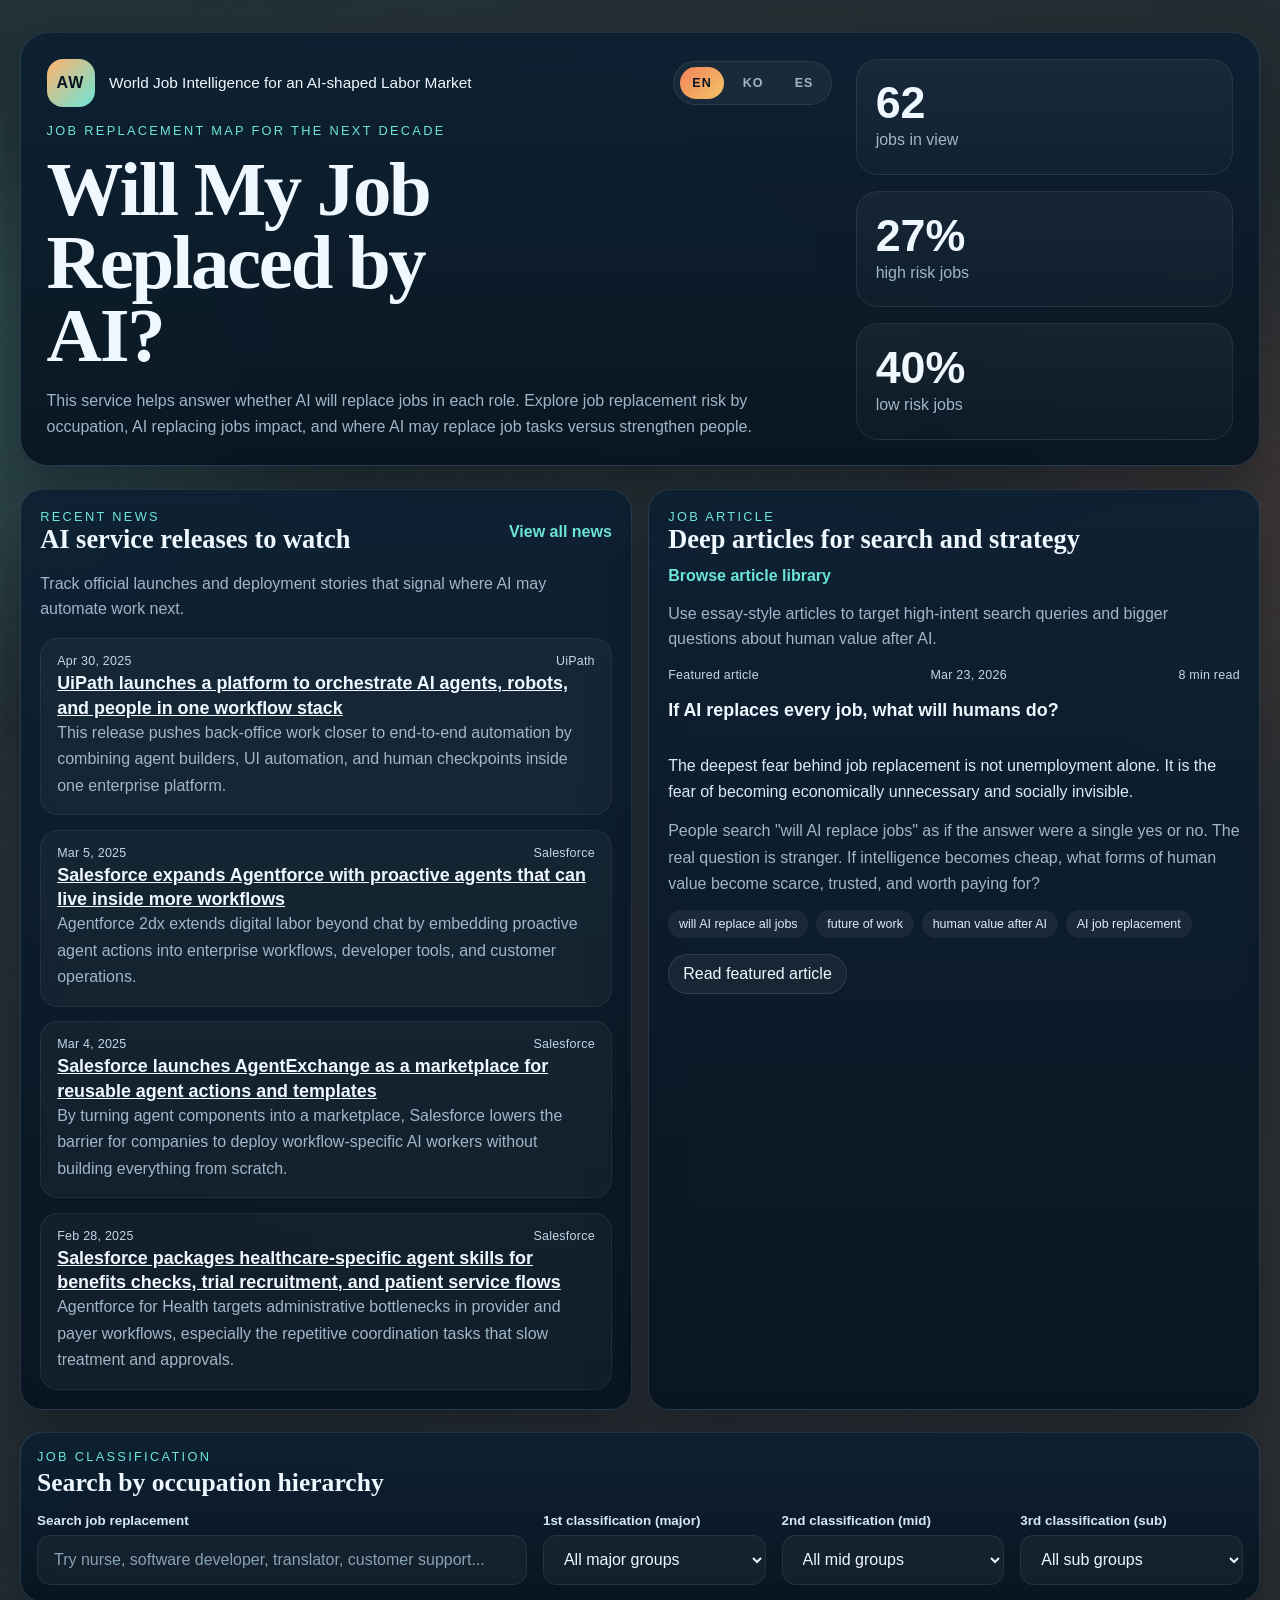
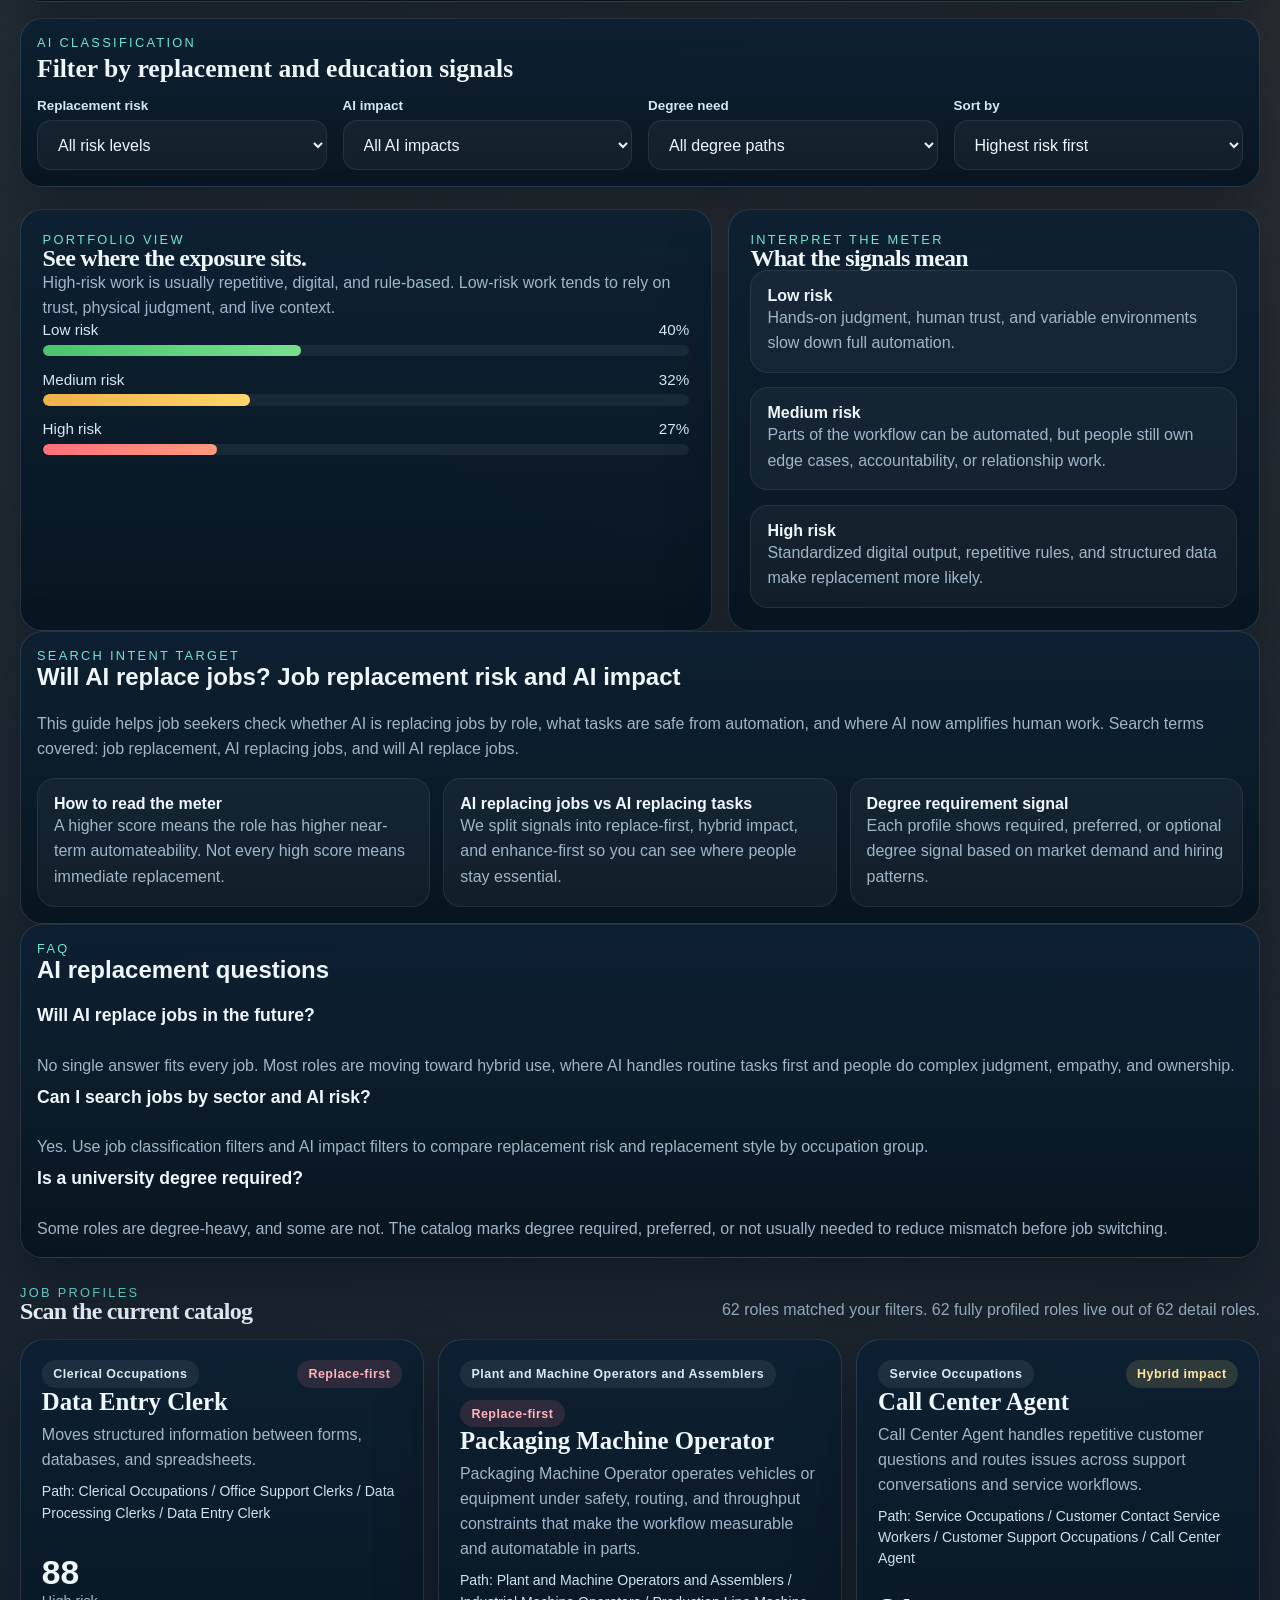
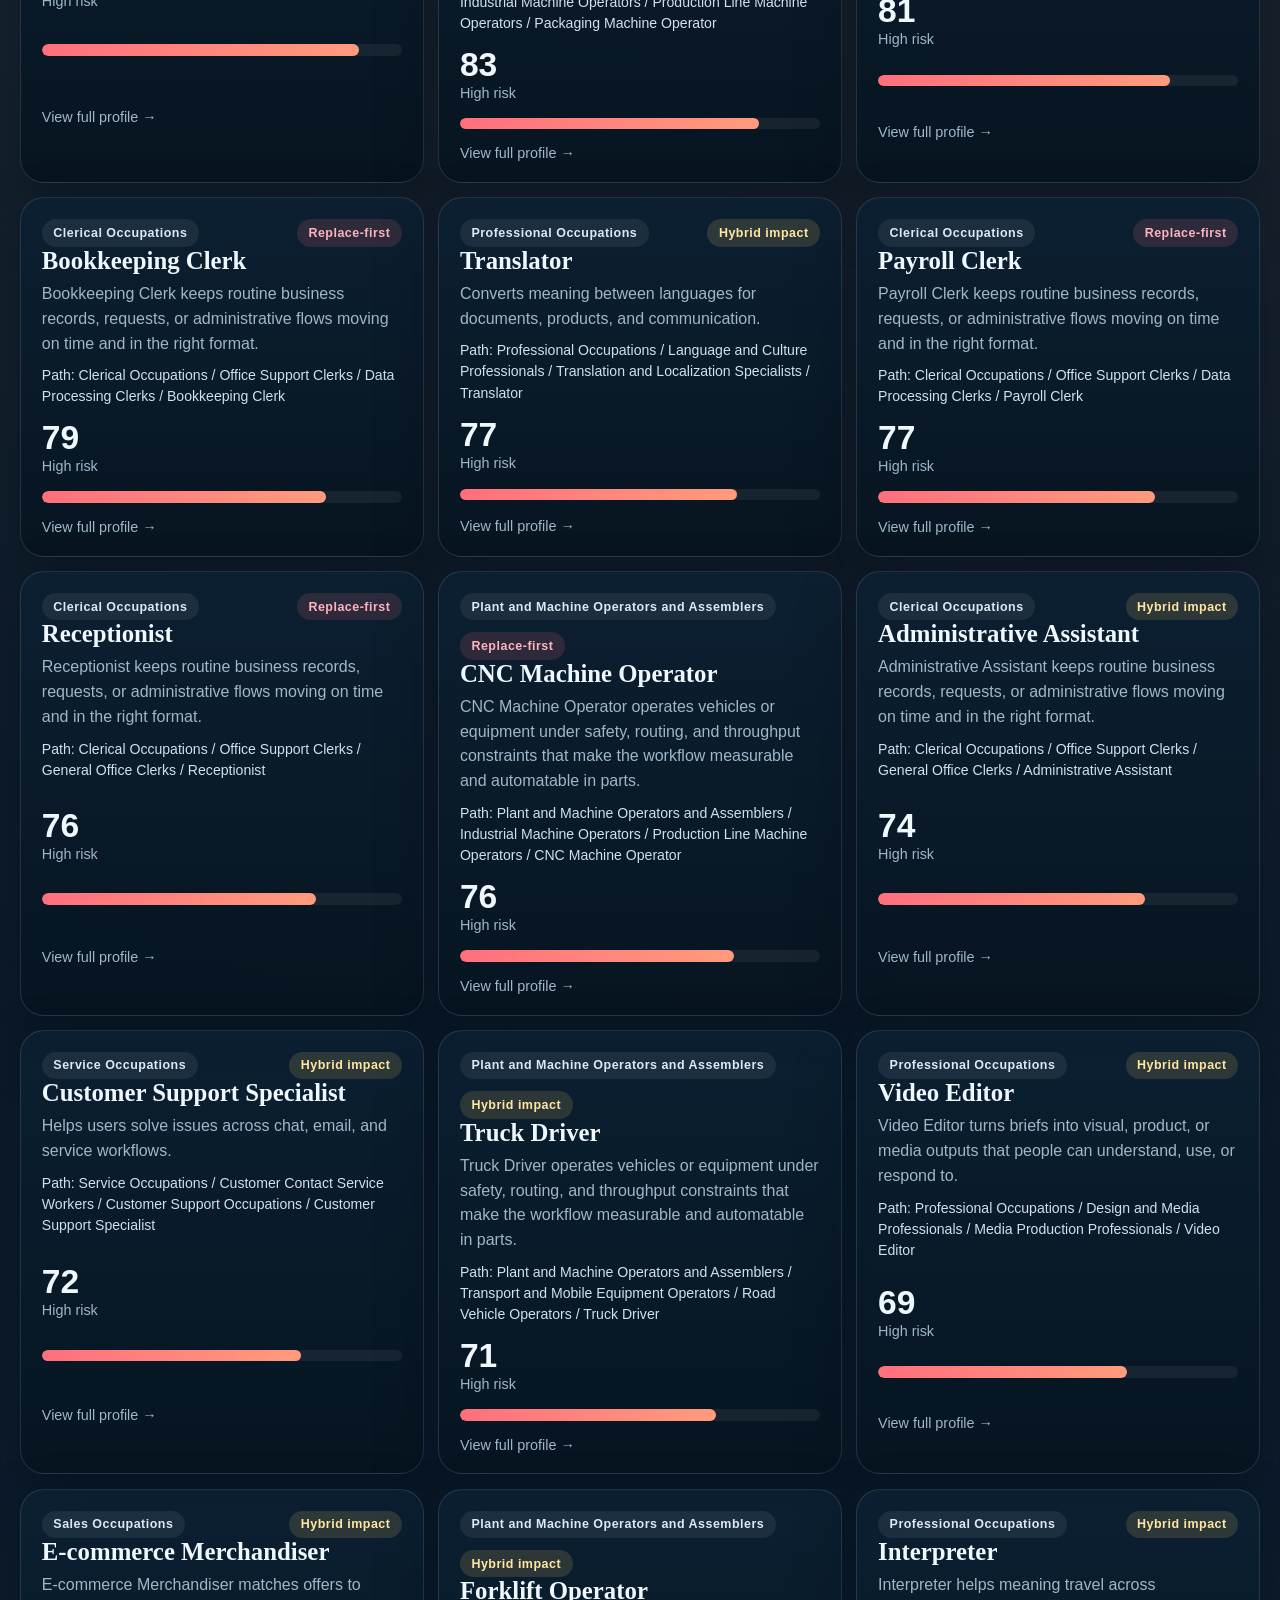
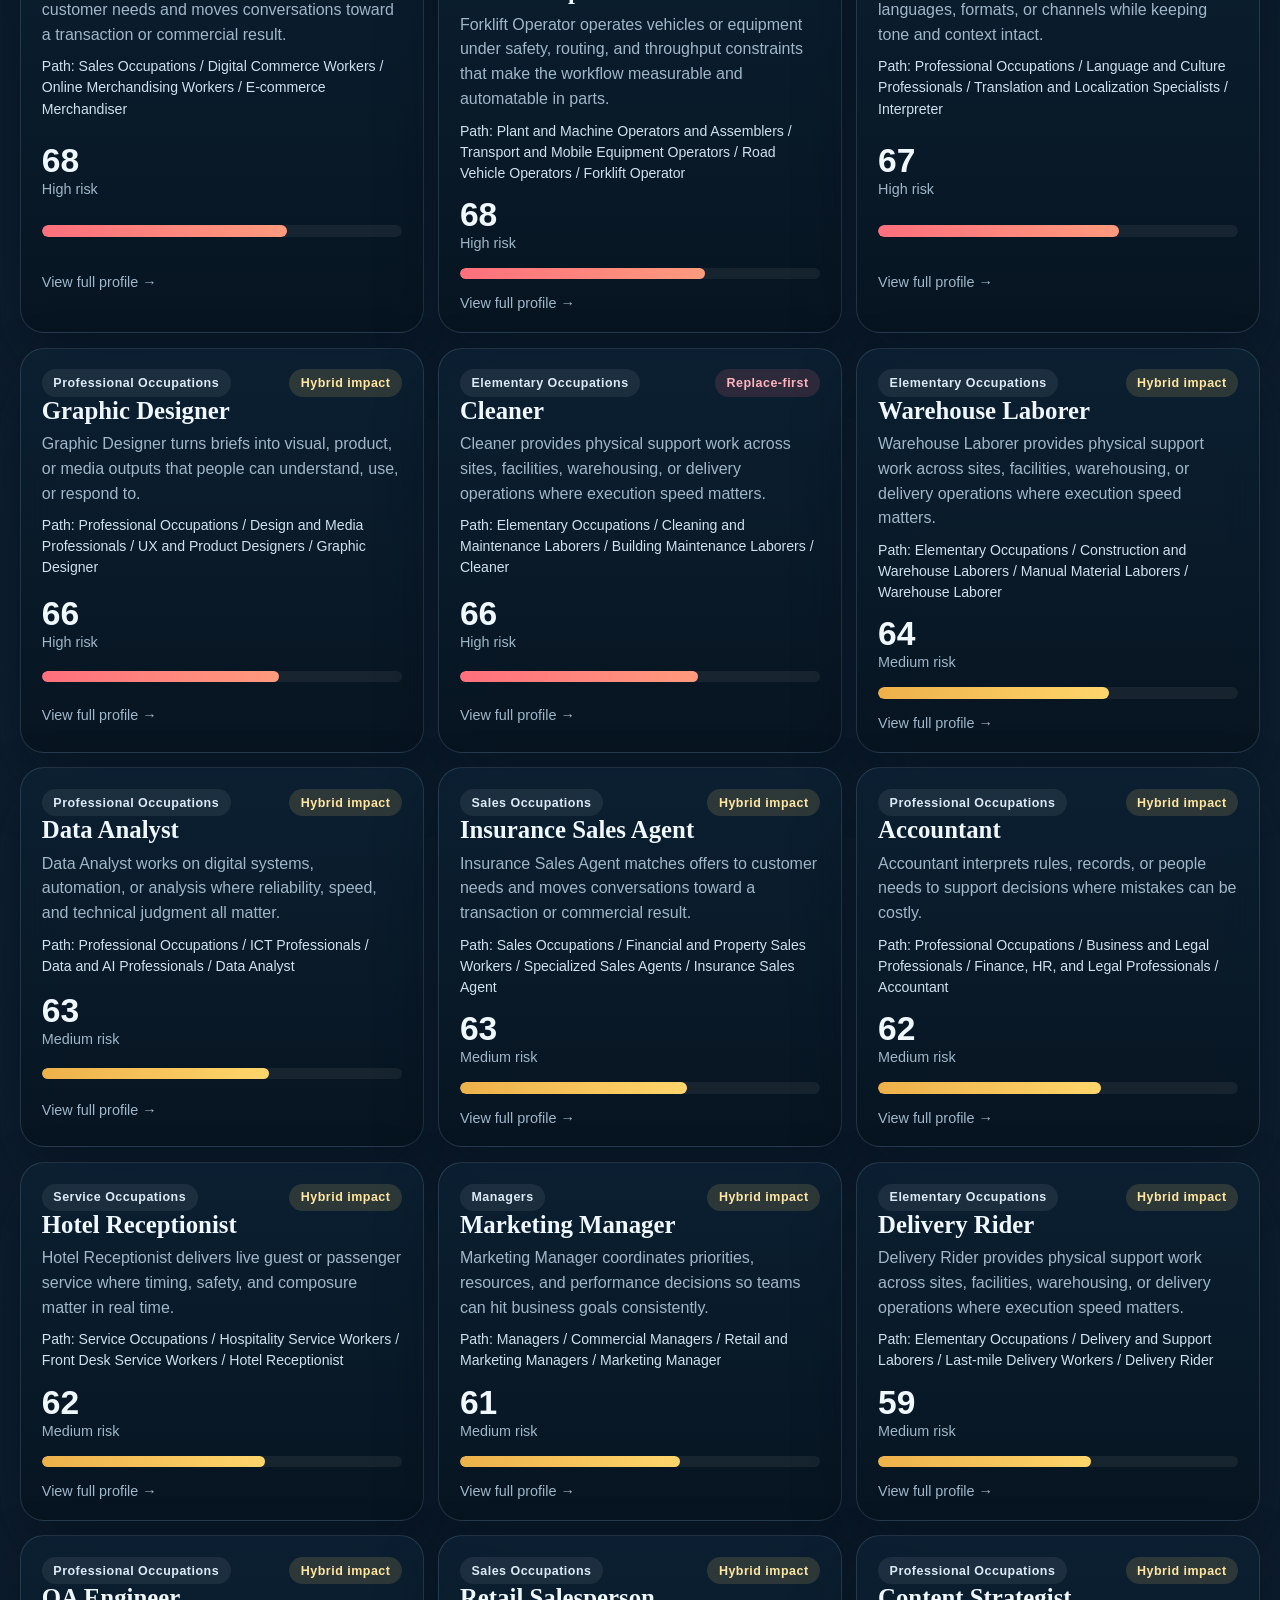
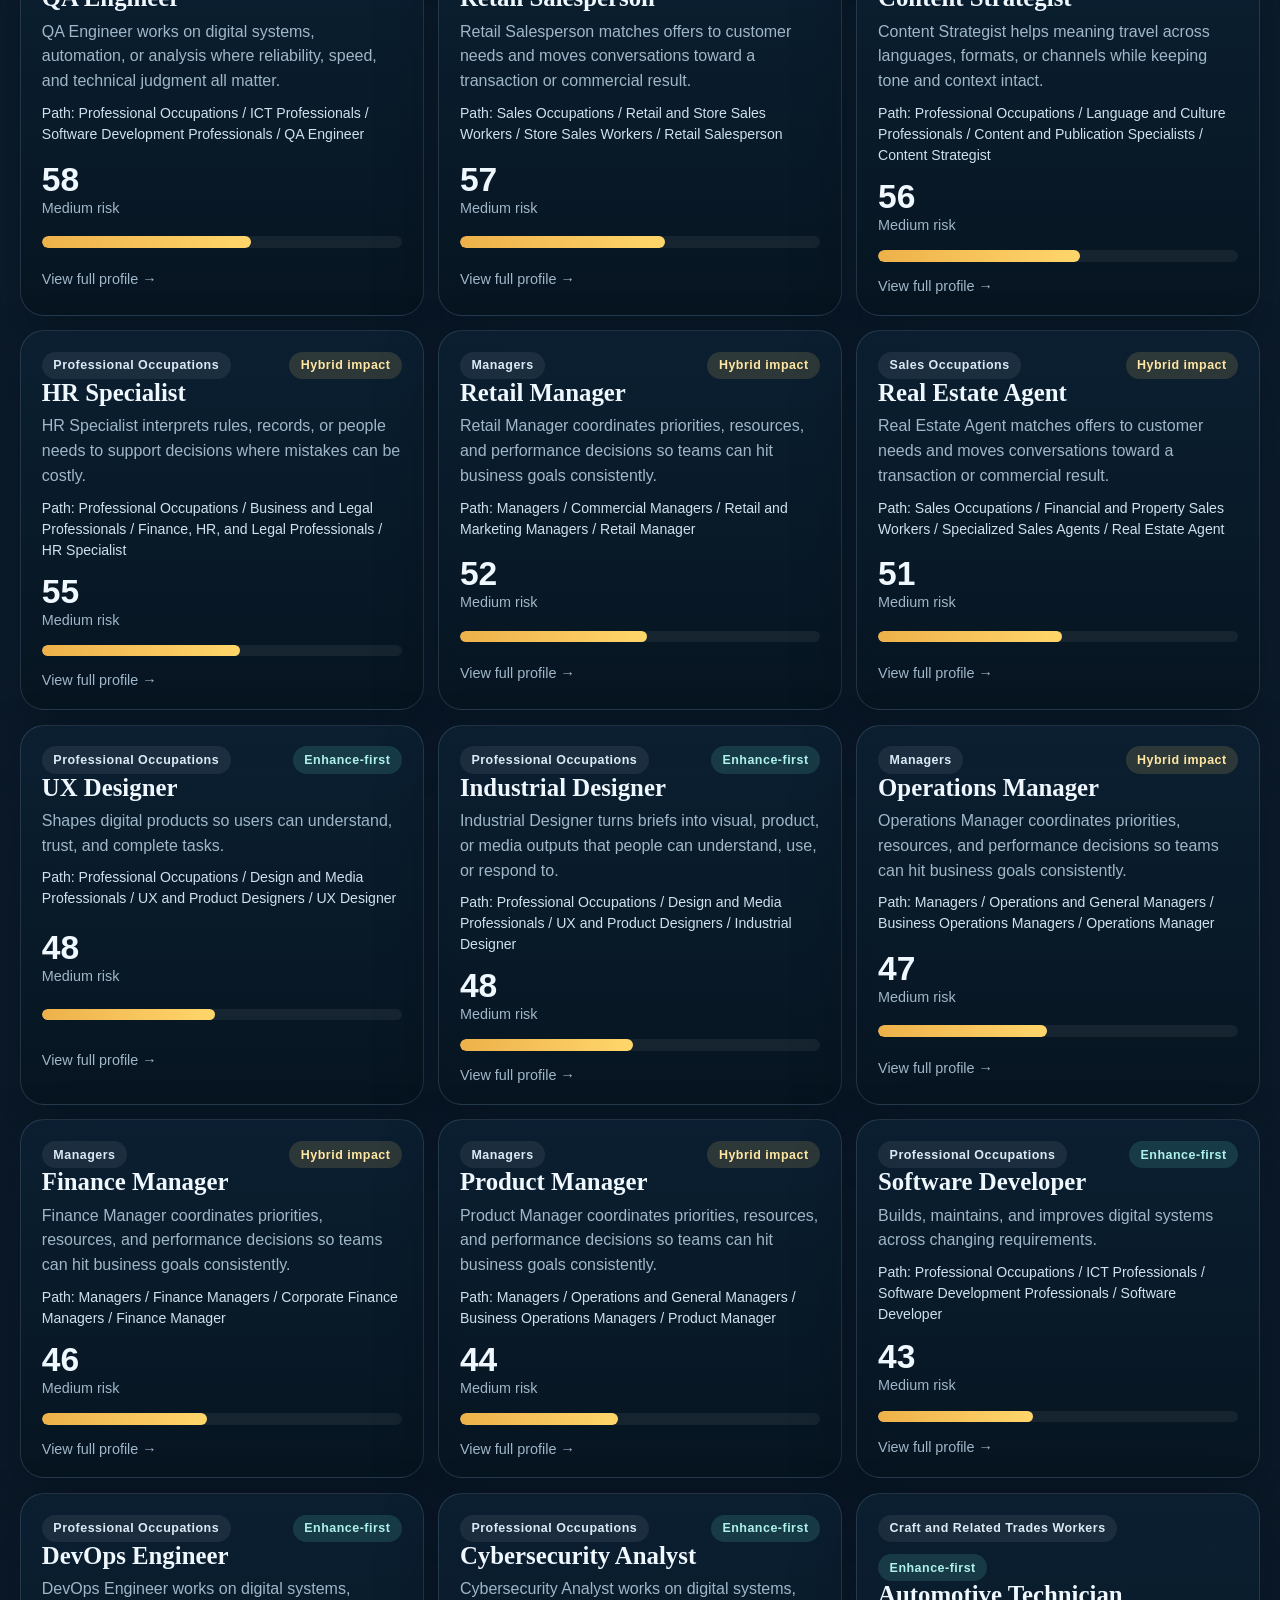
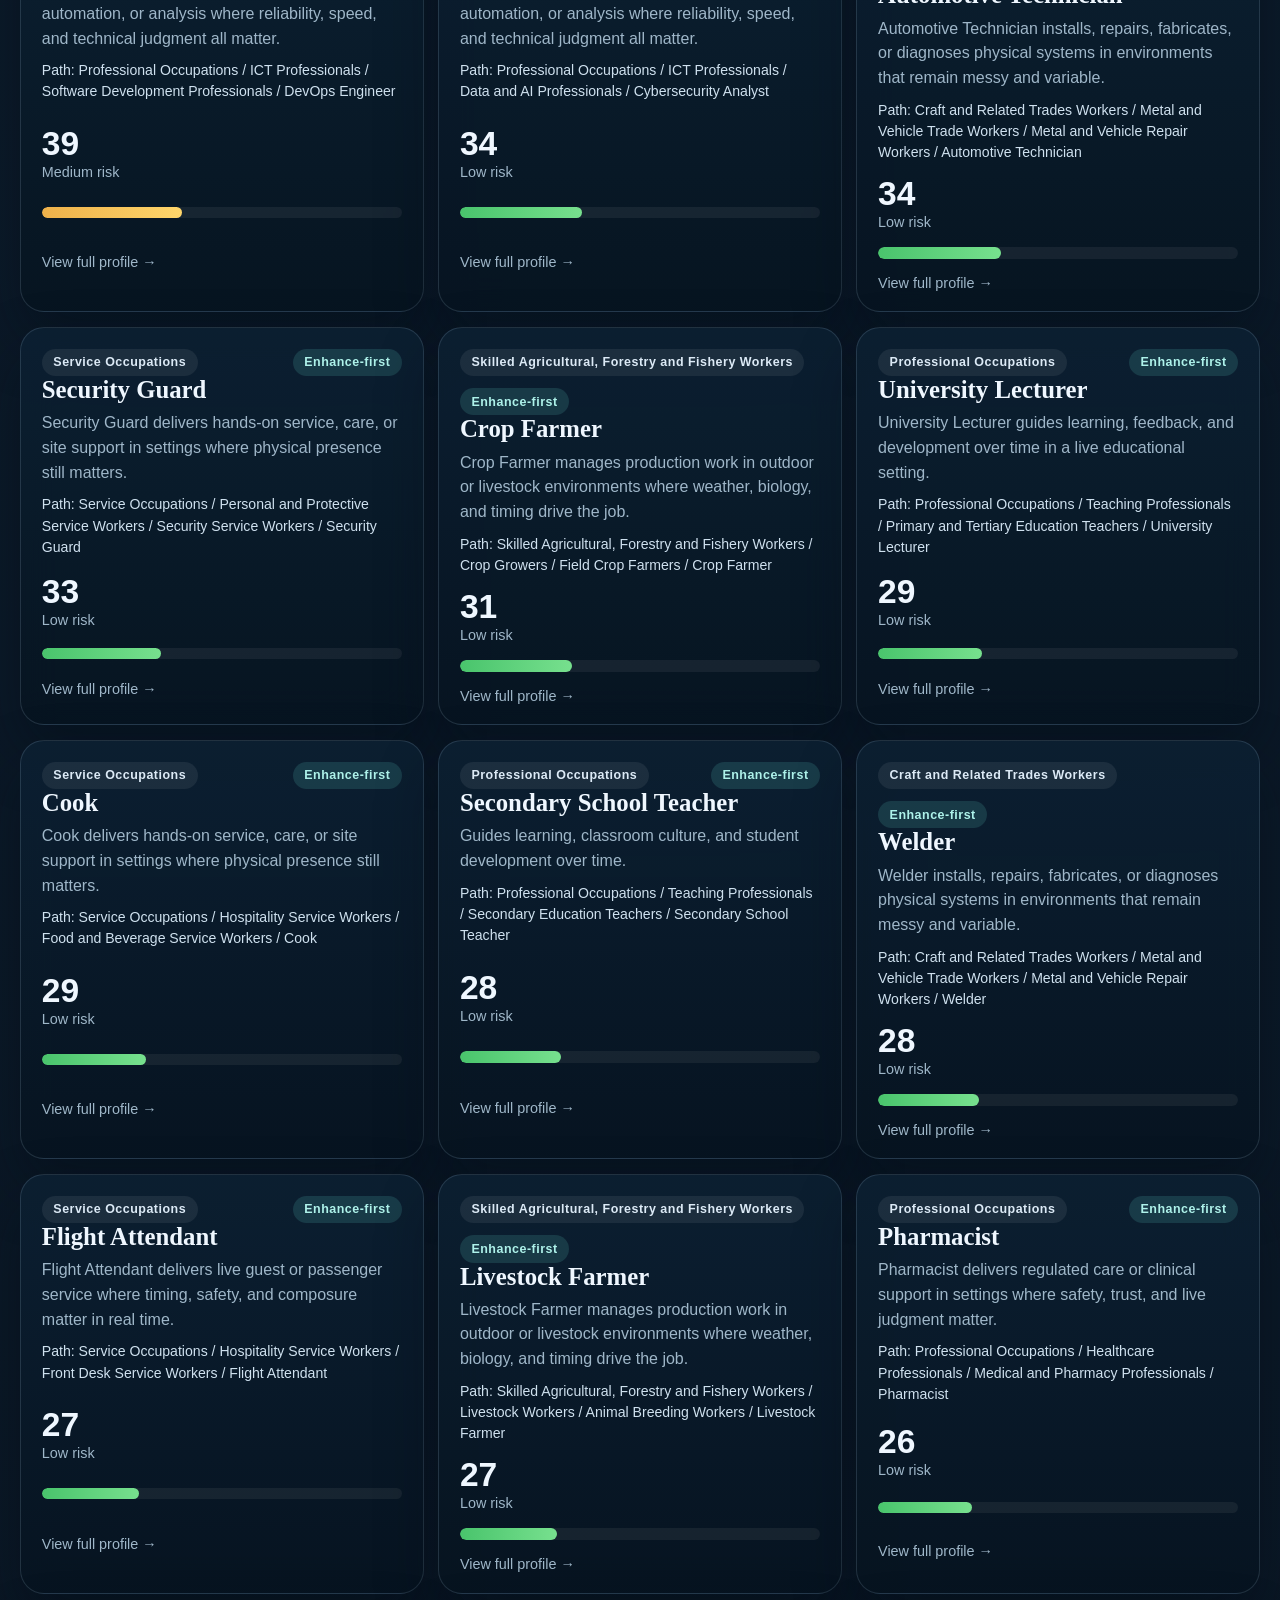
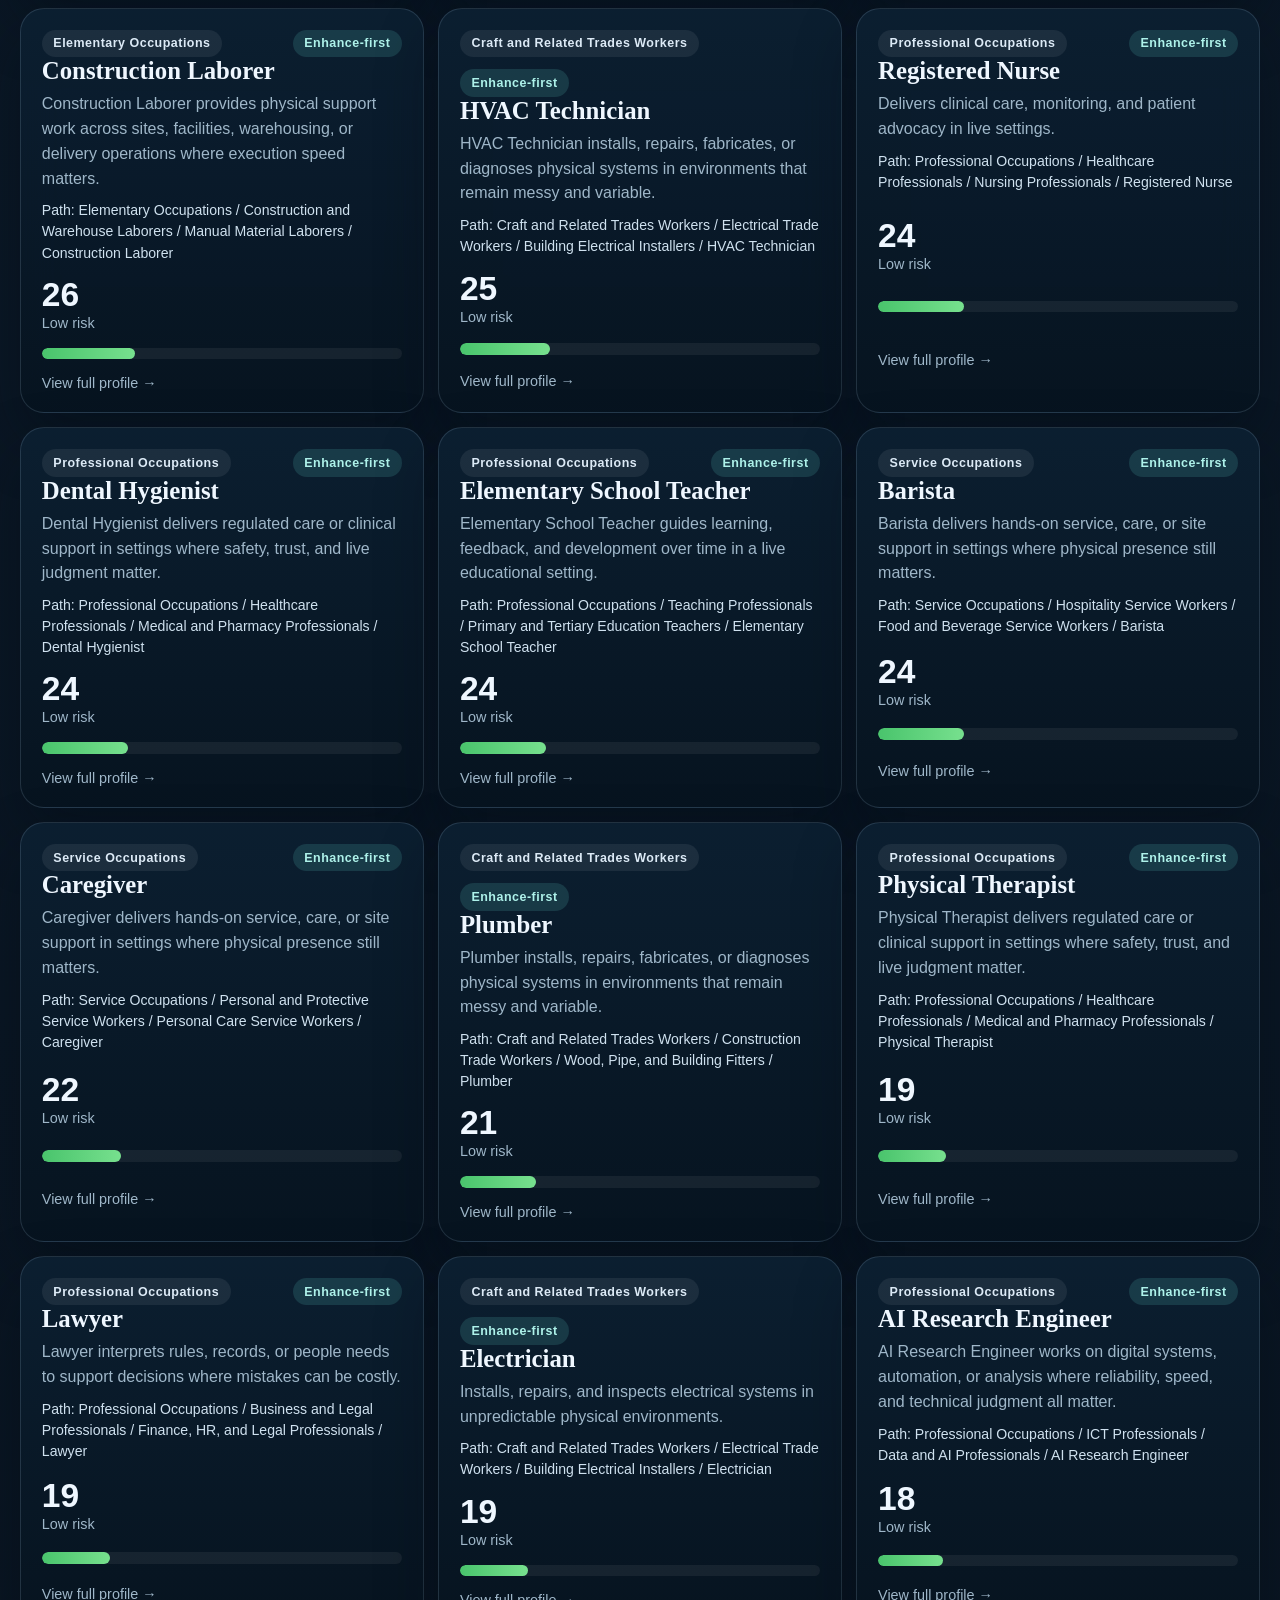
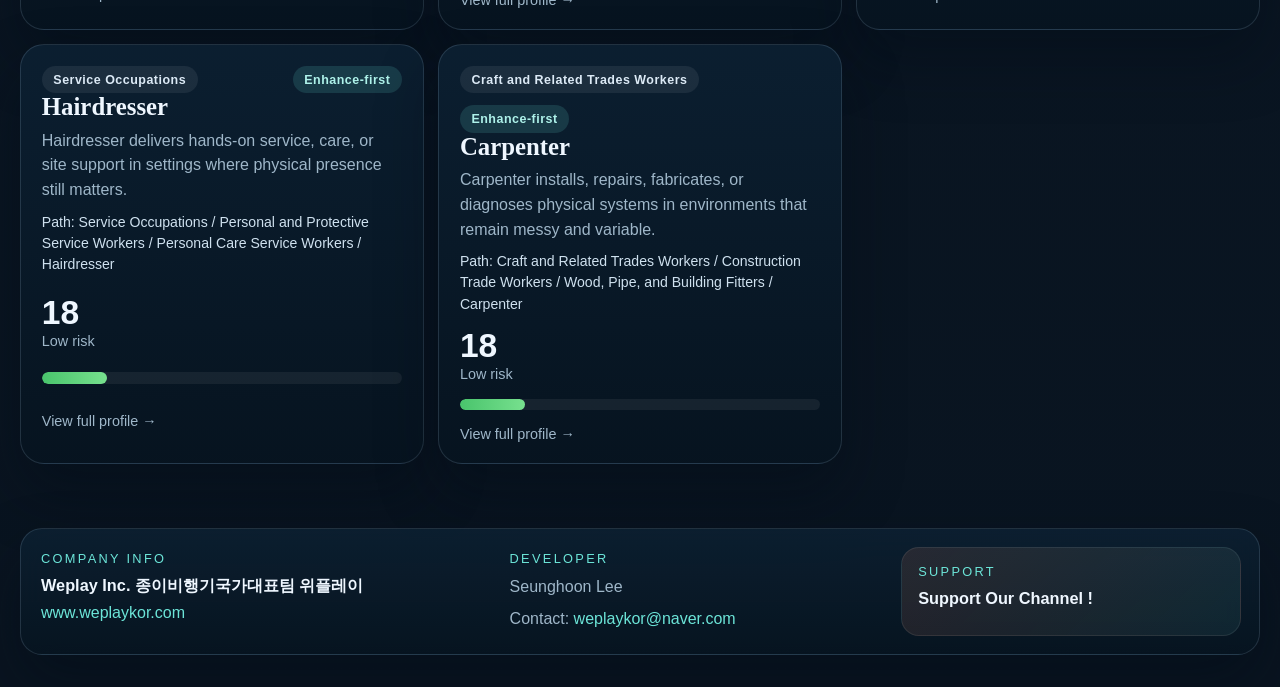
==== index.html @ 62cbd692 "Remove KSCO wording from site and data" ====
<!DOCTYPE html>
<html lang="en">
<head>
  <meta charset="UTF-8">
  <meta name="viewport" content="width=device-width, initial-scale=1.0">
  <title>Will AI Replace Jobs? Job Replacement Risk | Will My Job Replaced by AI?</title>
  <meta name="description" content="Explore AI replacement risk by job and see whether AI will replace jobs across industries. Compare replacement risk, AI impact, degree need, core skills, learning paths, and current AI replacement tools.">
  <meta name="keywords" content="job replacement, AI replacing jobs, will ai replace jobs, AI replacing job roles, AI job risk, future of work">
  <meta name="robots" content="index,follow,max-image-preview:large,max-snippet:-1,max-video-preview:-1">
  <meta name="googlebot" content="index,follow,max-image-preview:large,max-snippet:-1,max-video-preview:-1">
  <meta name="theme-color" content="#081421">
  <link rel="canonical" href="https://www.willmyjobreplacedbyai.com/">
  <meta property="og:type" content="website">
  <meta property="og:title" content="Will AI Replace Jobs? Job Replacement Risk | Will My Job Replaced by AI?">
  <meta property="og:description" content="Explore AI replacement risk by job and see whether AI will replace jobs across industries. Compare replacement risk, AI impact, degree need, core skills, learning paths, and current AI replacement tools.">
  <meta property="og:url" content="https://www.willmyjobreplacedbyai.com/">
  <meta property="og:site_name" content="Will My Job Replaced by AI?">
  <meta property="og:image" content="https://www.willmyjobreplacedbyai.com/og-image.svg">
  <meta property="og:image:alt" content="Will My Job Replaced by AI? job risk website preview">
  <link rel="alternate" hreflang="en" href="https://www.willmyjobreplacedbyai.com/">
  <link rel="alternate" hreflang="ko" href="https://www.willmyjobreplacedbyai.com/">
  <link rel="alternate" hreflang="es" href="https://www.willmyjobreplacedbyai.com/">
  <link rel="alternate" hreflang="x-default" href="https://www.willmyjobreplacedbyai.com/">
  <meta name="twitter:card" content="summary_large_image">
  <meta name="twitter:title" content="Will AI Replace Jobs? Job Replacement Risk | Will My Job Replaced by AI?">
  <meta name="twitter:description" content="Explore AI replacement risk by job and see whether AI will replace jobs across industries. Compare replacement risk, AI impact, degree need, core skills, learning paths, and current AI replacement tools.">
  <meta name="twitter:image" content="https://www.willmyjobreplacedbyai.com/og-image.svg">
  <script type="application/ld+json">
    {
      "@context": "https://schema.org",
      "@graph": [
        {
          "@type": "WebSite",
          "@id": "https://www.willmyjobreplacedbyai.com/#website",
          "url": "https://www.willmyjobreplacedbyai.com/",
          "name": "Will My Job Replaced by AI?",
          "alternateName": "World Job Intelligence for an AI-shaped Labor Market",
          "description": "Explore AI replacement risk for jobs worldwide. Compare replacement risk, AI impact, degree need, core skills, learning paths, and current AI replacement tools.",
          "inLanguage": ["en", "ko", "es"]
        },
        {
          "@type": "CollectionPage",
          "@id": "https://www.willmyjobreplacedbyai.com/#collection",
          "url": "https://www.willmyjobreplacedbyai.com/",
          "name": "AI job replacement risk catalog",
          "description": "A multilingual job intelligence website for checking AI replacement risk by job and whether AI is replacing jobs in a role now or in the near future.",
          "isPartOf": {
            "@id": "https://www.willmyjobreplacedbyai.com/#website"
          },
          "inLanguage": ["en", "ko", "es"]
        },
        {
          "@type": "WebPage",
          "@id": "https://www.willmyjobreplacedbyai.com/#webpage",
          "url": "https://www.willmyjobreplacedbyai.com/",
          "name": "Will My Job Replaced by AI?",
          "description": "Explore AI replacement risk and why AI could replace jobs or amplify workers.",
          "inLanguage": ["en", "ko", "es"],
          "potentialAction": {
            "@type": "SearchAction",
            "target": "https://www.willmyjobreplacedbyai.com/?search={search_term_string}",
            "query-input": "required name=search_term_string"
          }
        },
        {
          "@type": "FAQPage",
          "@id": "https://www.willmyjobreplacedbyai.com/#faq",
          "mainEntity": [
            {
              "@type": "Question",
              "name": "Will AI replace jobs in my occupation?",
              "acceptedAnswer": {
                "@type": "Answer",
                "text": "The site classifies occupations by AI replacement risk and AI impact so you can see which roles are mostly replaceable, hybrid, or enhanced first."
              }
            },
            {
              "@type": "Question",
              "name": "How is AI replacing jobs by occupation?",
              "acceptedAnswer": {
                "@type": "Answer",
                "text": "Each role is scored from 0 to 100 using practical tasks, risk bands, and evidence so users can identify where AI can automate today and where humans remain essential."
              }
            }
          ]
        }
      ]
    }
  </script>
  <link rel="stylesheet" href="styles.css?v=2026-03-23-3">
</head>
<body>
  <div class="ambient ambient-left"></div>
  <div class="ambient ambient-right"></div>

  <main class="page-shell">
    <header class="hero">
      <div class="hero-copy">
        <div class="topbar">
          <div class="brand-block">
            <span class="brand-mark">AW</span>
            <div>
              <p class="brand-subtitle" id="brandSubtitle">World Job Intelligence for an AI-shaped Labor Market</p>
            </div>
          </div>

          <div class="language-switch" id="languageSwitch" aria-label="Language selector">
            <button class="lang-button" data-lang="en" type="button">EN</button>
            <button class="lang-button" data-lang="ko" type="button">KO</button>
            <button class="lang-button" data-lang="es" type="button">ES</button>
          </div>
        </div>

        <p class="eyebrow" id="heroEyebrow">Career map for the next decade</p>
        <h1 id="heroTitle">Will My Job Replaced by AI?</h1>
        <p class="hero-lead" id="heroLead">This service provides multi-layer job intelligence to measure the risk of future jobs. It consists of risk meter, core skills, learning paths, etc to measure whether AI is more likely to automate the work or make the worker stronger in the future.</p>
      </div>

      <aside class="hero-panel">
        <div class="stat-card">
          <p class="stat-value" id="statJobsValue">08</p>
          <p class="stat-label" id="statJobsLabel">jobs in view</p>
        </div>
        <div class="stat-card">
          <p class="stat-value" id="statRiskValue">38%</p>
          <p class="stat-label" id="statRiskLabel">high risk jobs</p>
        </div>
        <div class="stat-card">
          <p class="stat-value" id="statLowRiskValue">38%</p>
          <p class="stat-label" id="statLowRiskLabel">low risk jobs</p>
        </div>
      </aside>
    </header>

    <section class="editorial-grid">
      <article class="editorial-card">
        <div class="editorial-card-header">
          <div>
            <p class="section-kicker" id="newsKicker">Recent News</p>
            <h2 id="newsTitle">AI service releases to watch</h2>
          </div>
          <a class="editorial-link" id="newsMoreLink" href="news.html">View all news</a>
        </div>
        <p class="section-copy" id="newsLead">Track official launches and deployment stories that signal where AI may automate work next.</p>
        <div class="news-preview-list" id="newsPreviewList">
          <p class="editorial-empty">News tracker is loading.</p>
        </div>
      </article>

      <article class="editorial-card article-card">
        <div class="editorial-card-header">
          <div>
            <p class="section-kicker" id="articleKicker">Job Article</p>
            <h2 id="articleTitle">Deep articles for search and strategy</h2>
          </div>
          <a class="editorial-link" id="articleMoreLink" href="articles.html">Browse article library</a>
        </div>
        <p class="section-copy" id="articleLead">Use essay-style articles to target high-intent search queries and bigger questions about human value after AI.</p>
        <div id="articlePreview">
          <p class="editorial-empty">Article library is loading.</p>
        </div>
        <div class="section-actions">
          <a class="editorial-button" id="articleReadLink" href="articles.html">Read featured article</a>
        </div>
      </article>
    </section>

    <section class="filter-stack">
      <article class="filter-card">
        <div class="filter-header">
          <p class="section-kicker" id="jobFilterKicker">Job Classification</p>
          <h2 id="jobFilterTitle">Search by occupation hierarchy</h2>
        </div>

        <div class="control-panel job-control-panel">
          <div class="field search-field">
            <label for="searchInput" id="searchLabel"></label>
            <input id="searchInput" type="search">
          </div>
          <div class="field">
            <label for="majorSelect" id="majorLabel"></label>
            <select id="majorSelect"></select>
          </div>
          <div class="field">
            <label for="midSelect" id="midLabel"></label>
            <select id="midSelect"></select>
          </div>
          <div class="field">
            <label for="subSelect" id="subLabel"></label>
            <select id="subSelect"></select>
          </div>
        </div>
      </article>

      <article class="filter-card">
        <div class="filter-header">
          <p class="section-kicker" id="aiFilterKicker">AI Classification</p>
          <h2 id="aiFilterTitle">Filter by replacement and education signals</h2>
        </div>

        <div class="control-panel ai-control-panel">
          <div class="field">
            <label for="riskSelect" id="riskLabel"></label>
            <select id="riskSelect"></select>
          </div>
          <div class="field">
            <label for="roleSelect" id="roleLabel"></label>
            <select id="roleSelect"></select>
          </div>
          <div class="field">
            <label for="degreeSelect" id="degreeLabel"></label>
            <select id="degreeSelect"></select>
          </div>
          <div class="field">
            <label for="sortSelect" id="sortLabel"></label>
            <select id="sortSelect"></select>
          </div>
        </div>
      </article>
    </section>

    <section class="insight-grid">
      <article class="insight-card">
        <p class="section-kicker" id="insightKicker">Portfolio view</p>
        <h2 id="insightTitle">See where the exposure sits.</h2>
        <p class="section-copy" id="insightLead">High-risk work is usually repetitive, digital, and rule-based. Low-risk work tends to rely on trust, physical judgment, and live context.</p>
        <div class="risk-bars" id="riskBars"></div>
      </article>

      <article class="insight-card guide-card">
        <p class="section-kicker" id="guideKicker">Interpret the meter</p>
        <h2 id="guideTitle">What the signals mean</h2>
        <div class="guide-list" id="guideList"></div>
      </article>
    </section>

    <section class="filter-card seo-card">
      <p class="section-kicker">Search intent target</p>
      <h2>Will AI replace jobs? Job replacement risk and AI impact</h2>
      <p class="section-copy">This guide helps job seekers check whether AI is replacing jobs by role, what tasks are safe from automation, and where AI now amplifies human work. Search terms covered: job replacement, AI replacing jobs, and will AI replace jobs.</p>
      <div class="seo-grid">
        <article class="guide-item">
          <strong>How to read the meter</strong>
          <p class="detail-copy">A higher score means the role has higher near-term automateability. Not every high score means immediate replacement.</p>
        </article>
        <article class="guide-item">
          <strong>AI replacing jobs vs AI replacing tasks</strong>
          <p class="detail-copy">We split signals into replace-first, hybrid impact, and enhance-first so you can see where people stay essential.</p>
        </article>
        <article class="guide-item">
          <strong>Degree requirement signal</strong>
          <p class="detail-copy">Each profile shows required, preferred, or optional degree signal based on market demand and hiring patterns.</p>
        </article>
      </div>
    </section>

    <section class="filter-card seo-card">
      <p class="section-kicker">FAQ</p>
      <h2>AI replacement questions</h2>
      <div class="faq-list">
        <h3>Will AI replace jobs in the future?</h3>
        <p class="section-copy">No single answer fits every job. Most roles are moving toward hybrid use, where AI handles routine tasks first and people do complex judgment, empathy, and ownership.</p>
        <h3>Can I search jobs by sector and AI risk?</h3>
        <p class="section-copy">Yes. Use job classification filters and AI impact filters to compare replacement risk and replacement style by occupation group.</p>
        <h3>Is a university degree required?</h3>
        <p class="section-copy">Some roles are degree-heavy, and some are not. The catalog marks degree required, preferred, or not usually needed to reduce mismatch before job switching.</p>
      </div>
    </section>

    <section class="results-block">
      <div class="results-meta">
        <div>
          <p class="section-kicker" id="resultsKicker">Job profiles</p>
          <h2 id="resultsTitle">Scan the current catalog</h2>
        </div>
        <p class="results-copy" id="resultsSummary">8 roles matched your filters.</p>
      </div>

      <div class="job-grid" id="jobGrid">
        <article class="job-card">
          <div class="detail-copy">
            <h3 class="job-title">Featured roles</h3>
            <p class="job-summary">Explore AI replacement risk for data entry clerk, customer support specialist, registered nurse, electrician, UX designer, software developer, secondary school teacher, and translator.</p>
          </div>
        </article>
      </div>
    </section>

  </main>

  <footer class="site-footer">
    <div class="footer-shell">
      <section class="footer-block">
        <p class="section-kicker">Company info</p>
        <p class="footer-title">Weplay Inc. 종이비행기국가대표팀 위플레이</p>
        <a class="footer-link" href="https://www.weplaykor.com" target="_blank" rel="noreferrer noopener">www.weplaykor.com</a>
      </section>

      <section class="footer-block">
        <p class="section-kicker">Developer</p>
        <p class="footer-copy">Seunghoon Lee</p>
        <p class="footer-copy">Contact: <a class="footer-link" href="mailto:weplaykor@naver.com">weplaykor@naver.com</a></p>
      </section>

      <section class="footer-block footer-highlight">
        <p class="section-kicker">Support</p>
        <p class="footer-title">Support Our Channel !</p>
      </section>
    </div>
  </footer>

  <div class="job-modal-overlay" id="jobModal" aria-hidden="true" role="dialog" aria-labelledby="jobModalTitle">
    <div class="job-modal-panel" role="document">
      <div class="job-modal-header">
        <h2 id="jobModalTitle"></h2>
        <button class="job-modal-close" id="jobModalClose" type="button" aria-label="Close job details">✕</button>
      </div>
      <div class="job-modal-body" id="jobModalBody"></div>
    </div>
  </div>

  <script src="app.js?v=2026-03-23-3"></script>
</body>
</html>
---- styles.css ----
:root {
  --bg: #081421;
  --bg-soft: #12263b;
  --panel: rgba(7, 24, 37, 0.8);
  --panel-strong: rgba(10, 30, 48, 0.92);
  --line: rgba(171, 205, 230, 0.16);
  --text: #eff7ff;
  --muted: #9fb7c9;
  --accent: #ff875c;
  --accent-soft: rgba(255, 135, 92, 0.18);
  --teal: #6ce5d8;
  --yellow: #ffd66b;
  --red: #ff6f7d;
  --green: #77e08e;
  --shadow: 0 28px 60px rgba(1, 11, 20, 0.38);
  --radius-xl: 28px;
  --radius-lg: 22px;
  --radius-md: 16px;
  --max-width: 1240px;
}

* {
  box-sizing: border-box;
}

html {
  scroll-behavior: smooth;
}

body {
  margin: 0;
  min-height: 100vh;
  font-family: "Avenir Next", "Segoe UI", "Helvetica Neue", sans-serif;
  background:
    radial-gradient(circle at top left, rgba(108, 229, 216, 0.12), transparent 35%),
    radial-gradient(circle at 90% 10%, rgba(255, 135, 92, 0.14), transparent 30%),
    linear-gradient(180deg, #07111c 0%, #0d1e2f 46%, #091420 100%);
  color: var(--text);
  overflow-x: hidden;
}

body.no-scroll {
  overflow: hidden;
}

body::before {
  content: "";
  position: fixed;
  inset: 0;
  background-image:
    linear-gradient(rgba(255, 255, 255, 0.025) 1px, transparent 1px),
    linear-gradient(90deg, rgba(255, 255, 255, 0.025) 1px, transparent 1px);
  background-size: 42px 42px;
  mask-image: linear-gradient(180deg, transparent 0%, rgba(0, 0, 0, 0.8) 12%, rgba(0, 0, 0, 0.85) 100%);
  pointer-events: none;
}

.ambient {
  position: fixed;
  width: 28rem;
  height: 28rem;
  border-radius: 999px;
  filter: blur(80px);
  opacity: 0.28;
  pointer-events: none;
}

.ambient-left {
  top: 10rem;
  left: -12rem;
  background: rgba(108, 229, 216, 0.42);
}

.ambient-right {
  top: 18rem;
  right: -12rem;
  background: rgba(255, 135, 92, 0.32);
}

.page-shell {
  position: relative;
  width: min(var(--max-width), calc(100% - 2rem));
  margin: 0 auto;
  padding: 2rem 0 4rem;
}

.site-footer {
  width: min(var(--max-width), calc(100% - 2rem));
  margin: 0 auto 2rem;
}

.footer-shell {
  display: grid;
  grid-template-columns: 1.2fr 1fr 0.9fr;
  gap: 1rem;
  padding: 1.15rem;
  border-radius: var(--radius-lg);
  backdrop-filter: blur(18px);
  background: linear-gradient(180deg, rgba(12, 32, 50, 0.88) 0%, rgba(7, 20, 32, 0.9) 100%);
  border: 1px solid var(--line);
  box-shadow: var(--shadow);
}

.footer-block {
  display: grid;
  gap: 0.45rem;
  align-content: start;
  padding: 0.25rem 0.1rem;
}

.footer-title,
.footer-copy {
  margin: 0;
}

.footer-title {
  font-size: 1.02rem;
  font-weight: 700;
  line-height: 1.45;
  color: var(--text);
}

.footer-copy {
  color: var(--muted);
  line-height: 1.6;
}

.footer-link {
  width: fit-content;
  color: var(--teal);
  text-decoration: none;
  text-underline-offset: 0.16rem;
}

.footer-link:hover {
  color: var(--text);
}

.footer-highlight {
  padding: 1rem;
  border-radius: 18px;
  background: linear-gradient(135deg, rgba(255, 135, 92, 0.12) 0%, rgba(108, 229, 216, 0.08) 100%);
  border: 1px solid rgba(255, 255, 255, 0.08);
}

.hero,
.filter-card,
.editorial-card,
.insight-card,
.subpage-hero,
.article-toc-card,
.news-feed-item,
.article-longform,
.job-card {
  backdrop-filter: blur(18px);
  background: linear-gradient(180deg, rgba(12, 32, 50, 0.92) 0%, rgba(7, 20, 32, 0.92) 100%);
  border: 1px solid var(--line);
  box-shadow: var(--shadow);
}

.hero {
  display: grid;
  grid-template-columns: minmax(0, 1.5fr) minmax(260px, 0.72fr);
  gap: 1.5rem;
  padding: 1.6rem;
  border-radius: var(--radius-xl);
  animation: rise 0.7s ease both;
}

.hero-copy {
  display: flex;
  flex-direction: column;
  gap: 1rem;
}

.topbar {
  display: flex;
  justify-content: space-between;
  gap: 1rem;
  align-items: center;
}

.brand-block {
  display: flex;
  align-items: center;
  gap: 0.9rem;
}

.brand-mark {
  width: 3rem;
  height: 3rem;
  display: grid;
  place-items: center;
  border-radius: 1rem;
  color: #081421;
  font-weight: 800;
  letter-spacing: 0.08em;
  background: linear-gradient(135deg, #ffb26b 0%, #6ce5d8 100%);
}

.brand-label,
.brand-subtitle {
  margin: 0;
}

.brand-label {
  font-size: 0.78rem;
  letter-spacing: 0.16em;
  text-transform: uppercase;
  color: var(--muted);
}

.brand-subtitle {
  font-size: 0.96rem;
  color: var(--text);
}

.language-switch {
  display: inline-flex;
  gap: 0.35rem;
  padding: 0.32rem;
  border-radius: 999px;
  background: rgba(255, 255, 255, 0.05);
  border: 1px solid rgba(255, 255, 255, 0.08);
}

.lang-button {
  border: 0;
  border-radius: 999px;
  padding: 0.56rem 0.8rem;
  font: inherit;
  font-size: 0.78rem;
  font-weight: 700;
  letter-spacing: 0.08em;
  background: transparent;
  color: var(--muted);
  cursor: pointer;
  transition: all 0.2s ease;
}

.lang-button[aria-pressed="true"] {
  background: linear-gradient(135deg, rgba(255, 135, 92, 0.95) 0%, rgba(255, 205, 107, 0.95) 100%);
  color: #091420;
}

.eyebrow,
.section-kicker {
  margin: 0;
  font-size: 0.8rem;
  text-transform: uppercase;
  letter-spacing: 0.18em;
  color: var(--teal);
}

#heroTitle,
.insight-card h2,
#resultsTitle {
  margin: 0;
  font-family: "Iowan Old Style", "Palatino Linotype", "Book Antiqua", Georgia, serif;
  line-height: 0.95;
  letter-spacing: -0.03em;
}

#heroTitle {
  font-size: clamp(3.15rem, 6vw, 5.8rem);
  max-width: 11ch;
}

.hero-lead,
.section-copy,
.results-copy,
.disclaimer,
.detail-copy {
  margin: 0;
  color: var(--muted);
  line-height: 1.6;
}

.hero-notes {
  display: grid;
  gap: 0.8rem;
  max-width: 50rem;
}

.pill {
  display: inline-flex;
  align-items: center;
  width: fit-content;
  padding: 0.5rem 0.8rem;
  border-radius: 999px;
  background: var(--accent-soft);
  color: #ffc2af;
  font-size: 0.86rem;
  font-weight: 700;
}

.hero-panel {
  display: grid;
  gap: 1rem;
}

.stat-card {
  border-radius: var(--radius-lg);
  padding: 1.1rem 1.15rem;
  background: linear-gradient(180deg, rgba(255, 255, 255, 0.045) 0%, rgba(255, 255, 255, 0.02) 100%);
  border: 1px solid rgba(255, 255, 255, 0.08);
}

.stat-value {
  margin: 0;
  font-size: clamp(2rem, 4vw, 2.8rem);
  font-weight: 800;
}

.stat-label {
  margin: 0.2rem 0 0;
  color: var(--muted);
}

.filter-stack {
  margin-top: 1.4rem;
  display: grid;
  gap: 1rem;
}

.editorial-grid {
  margin-top: 1.4rem;
  display: grid;
  grid-template-columns: repeat(2, minmax(0, 1fr));
  gap: 1rem;
}

.editorial-card,
.subpage-hero,
.article-toc-card,
.news-feed-item,
.article-longform {
  padding: 1.2rem;
  border-radius: var(--radius-lg);
  animation: rise 0.85s ease both;
}

.editorial-card {
  display: grid;
  gap: 1rem;
  align-content: start;
}

.editorial-card-header,
.section-actions,
.news-feed-meta,
.news-preview-meta {
  display: flex;
  justify-content: space-between;
  gap: 0.75rem;
  flex-wrap: wrap;
  align-items: center;
}

.editorial-card h2,
.subpage-hero h1,
.article-toc-card h2,
.news-feed-item h2,
.article-longform h2 {
  margin: 0;
  font-size: 1.65rem;
  font-family: "Iowan Old Style", "Palatino Linotype", "Book Antiqua", Georgia, serif;
}

.editorial-link,
.editorial-button,
.news-source-link,
.back-link,
.toc-link,
.pagination-link {
  text-decoration: none;
}

.editorial-link,
.news-source-link,
.back-link {
  color: var(--teal);
  font-weight: 700;
  text-underline-offset: 0.16rem;
}

.editorial-button,
.pagination-link,
.toc-link {
  border: 1px solid rgba(255, 255, 255, 0.1);
  border-radius: 999px;
  padding: 0.62rem 0.88rem;
  background: rgba(255, 255, 255, 0.05);
  color: var(--text);
  transition: border-color 0.18s ease, transform 0.18s ease;
}

.editorial-button:hover,
.pagination-link:hover,
.toc-link:hover,
.editorial-link:hover,
.news-source-link:hover,
.back-link:hover {
  border-color: rgba(255, 255, 255, 0.24);
  color: var(--text);
}

.news-preview-list,
.news-feed,
.article-index,
.article-toc {
  display: grid;
  gap: 0.9rem;
}

.news-preview-item {
  padding: 0.95rem 1rem;
  border-radius: 18px;
  background: rgba(255, 255, 255, 0.035);
  border: 1px solid rgba(255, 255, 255, 0.07);
}

.news-preview-meta,
.news-feed-meta {
  color: #c3d8e7;
  font-size: 0.78rem;
  letter-spacing: 0.02em;
}

.news-preview-title,
.article-preview-title {
  color: var(--text);
  display: inline-block;
  margin-top: 0.2rem;
  font-size: 1.12rem;
  font-weight: 700;
  line-height: 1.35;
}

.news-preview-summary,
.article-preview-hook,
.article-preview-summary,
.editorial-empty,
.news-impact,
.subpage-summary,
.article-section p {
  margin: 0;
  color: var(--muted);
  line-height: 1.65;
}

.article-preview-card,
.article-longform-header {
  display: grid;
  gap: 0.8rem;
}

.article-preview-hook {
  color: #dbeaf6;
}

.keyword-list {
  display: flex;
  flex-wrap: wrap;
  gap: 0.5rem;
}

.keyword-chip,
.meta-pill {
  display: inline-flex;
  align-items: center;
  padding: 0.42rem 0.68rem;
  border-radius: 999px;
  font-size: 0.78rem;
  color: #dcecf9;
  background: rgba(255, 255, 255, 0.06);
}

.keyword-chip-strong {
  background: rgba(255, 135, 92, 0.16);
  color: #ffd0bd;
}

.subpage-hero {
  display: grid;
  gap: 0.85rem;
}

.news-feed {
  margin-top: 1.2rem;
}

.news-feed-item,
.article-longform {
  display: grid;
  gap: 0.9rem;
}

.article-toc-card {
  margin-top: 1.2rem;
  display: grid;
  gap: 1rem;
}

.article-toc {
  grid-template-columns: repeat(auto-fit, minmax(240px, 1fr));
}

.toc-link {
  display: flex;
  justify-content: space-between;
  gap: 0.75rem;
  align-items: center;
}

.article-index {
  margin-top: 1.2rem;
}

.article-section {
  display: grid;
  gap: 0.8rem;
}

.article-section h3 {
  margin: 0;
  font-size: 1.08rem;
  color: var(--text);
}

.pagination {
  margin-top: 1.1rem;
  display: flex;
  flex-wrap: wrap;
  gap: 0.55rem;
}

.pagination-link.is-active {
  background: linear-gradient(135deg, rgba(255, 135, 92, 0.95) 0%, rgba(255, 205, 107, 0.95) 100%);
  color: #091420;
  border-color: transparent;
}

.filter-card {
  padding: 1rem;
  border-radius: var(--radius-lg);
  animation: rise 0.85s ease both;
}

.filter-header {
  display: grid;
  gap: 0.25rem;
  margin-bottom: 0.9rem;
}

.filter-header h2 {
  margin: 0;
  font-size: 1.6rem;
  font-family: "Iowan Old Style", "Palatino Linotype", "Book Antiqua", Georgia, serif;
}

.seo-card h2,
.seo-card h3,
.faq-list h3 {
  margin-top: 0;
}

.seo-grid {
  margin-top: 1rem;
  display: grid;
  gap: 0.8rem;
  grid-template-columns: repeat(auto-fit, minmax(220px, 1fr));
}

.faq-list {
  margin-top: 1rem;
  display: grid;
  gap: 0.4rem;
}

.faq-list h3 {
  font-size: 1.1rem;
  line-height: 1.45;
}

.control-panel {
  display: grid;
  gap: 1rem;
}

.job-control-panel {
  grid-template-columns: minmax(0, 2.2fr) repeat(3, minmax(0, 1fr));
}

.ai-control-panel {
  grid-template-columns: repeat(4, minmax(0, 1fr));
}

.field {
  display: grid;
  gap: 0.45rem;
}

.field label {
  font-size: 0.84rem;
  font-weight: 700;
  color: #d6e7f5;
}

input,
select {
  width: 100%;
  border: 1px solid rgba(255, 255, 255, 0.08);
  border-radius: 14px;
  padding: 0.9rem 1rem;
  font: inherit;
  color: var(--text);
  background: rgba(255, 255, 255, 0.04);
}

input::placeholder {
  color: #89a2b4;
}

input:focus,
select:focus,
.lang-button:focus {
  outline: 2px solid rgba(108, 229, 216, 0.55);
  outline-offset: 2px;
}

.insight-grid {
  margin-top: 1.4rem;
  display: grid;
  grid-template-columns: minmax(0, 1.3fr) minmax(0, 1fr);
  gap: 1rem;
}

.insight-card {
  border-radius: var(--radius-lg);
  padding: 1.35rem;
  animation: rise 1s ease both;
}

.risk-bars,
.guide-list,
.job-grid {
  display: grid;
  gap: 0.9rem;
}

.risk-row {
  display: grid;
  gap: 0.42rem;
}

.risk-row-header {
  display: flex;
  justify-content: space-between;
  gap: 1rem;
  color: #d6e7f5;
  font-size: 0.95rem;
}

.risk-row-track,
.meter-track {
  height: 0.72rem;
  border-radius: 999px;
  overflow: hidden;
  background: rgba(255, 255, 255, 0.06);
}

.risk-row-fill,
.meter-fill {
  height: 100%;
  border-radius: inherit;
}

.risk-row-fill.low,
.meter-fill.low {
  background: linear-gradient(90deg, #49c46c 0%, #77e08e 100%);
}

.risk-row-fill.medium,
.meter-fill.medium {
  background: linear-gradient(90deg, #eeb14a 0%, #ffd66b 100%);
}

.risk-row-fill.high,
.meter-fill.high {
  background: linear-gradient(90deg, #ff6f7d 0%, #ff9b7d 100%);
}

.guide-card {
  align-content: start;
}

.guide-item {
  padding: 1rem;
  border-radius: 18px;
  background: rgba(255, 255, 255, 0.04);
  border: 1px solid rgba(255, 255, 255, 0.08);
}

.guide-item strong,
.detail-block h3 {
  color: var(--text);
}

.results-block {
  margin-top: 1.65rem;
}

.results-meta {
  display: flex;
  justify-content: space-between;
  gap: 1rem;
  align-items: end;
}

.job-grid {
  margin-top: 1rem;
  grid-template-columns: repeat(auto-fit, minmax(300px, 1fr));
}

.job-card {
  display: grid;
  gap: 1rem;
  padding: 1.3rem;
  border-radius: 24px;
  animation: rise 0.9s ease both;
  cursor: pointer;
  transition: transform 0.18s ease, border-color 0.18s ease;
}

.job-card:hover,
.job-card:focus-visible {
  transform: translateY(-2px);
  border-color: rgba(255, 255, 255, 0.24);
}

.job-open-label {
  margin: 0;
  font-size: 0.9rem;
  color: var(--muted);
}

.job-card-modal {
  margin: 0;
  cursor: default;
  animation: none;
  background: transparent;
  border: 0;
  box-shadow: none;
}

.job-modal-overlay {
  position: fixed;
  inset: 0;
  z-index: 30;
  display: none;
  align-items: center;
  justify-content: center;
  padding: 1rem;
  background: rgba(3, 10, 18, 0.72);
}

.job-modal-overlay.is-open {
  display: flex;
}

.job-modal-panel {
  width: min(980px, 100%);
  max-height: min(86vh, 960px);
  overflow: auto;
  border-radius: var(--radius-lg);
  border: 1px solid var(--line);
  background: linear-gradient(180deg, rgba(12, 32, 50, 0.98) 0%, rgba(7, 20, 32, 0.98) 100%);
  box-shadow: var(--shadow);
}

.job-modal-header {
  position: sticky;
  top: 0;
  z-index: 1;
  display: flex;
  justify-content: space-between;
  align-items: center;
  gap: 1rem;
  border-bottom: 1px solid rgba(255, 255, 255, 0.08);
  padding: 1rem 1.2rem;
  background: rgba(5, 17, 29, 0.95);
}

.job-modal-header h2 {
  margin: 0;
  font-size: 1.6rem;
  font-family: "Iowan Old Style", "Palatino Linotype", "Book Antiqua", Georgia, serif;
}

.job-modal-close {
  border: 1px solid rgba(255, 255, 255, 0.14);
  background: rgba(255, 255, 255, 0.06);
  color: #f6fcff;
  border-radius: 999px;
  width: 2rem;
  height: 2rem;
  line-height: 1;
  font-size: 1.2rem;
  cursor: pointer;
}

.job-modal-body {
  padding: 1rem 1.2rem 1.2rem;
}

.card-top,
.meta-row,
.card-tags,
.meter-meta,
.detail-lists {
  display: flex;
  gap: 0.75rem;
  justify-content: space-between;
  align-items: start;
  flex-wrap: wrap;
}

.job-title {
  margin: 0;
  font-size: 1.55rem;
  font-family: "Iowan Old Style", "Palatino Linotype", "Book Antiqua", Georgia, serif;
}

.job-summary {
  margin: 0.45rem 0 0;
  color: var(--muted);
  line-height: 1.55;
}

.classification-path {
  margin: 0.55rem 0 0;
  color: #cfe1ef;
  font-size: 0.88rem;
  line-height: 1.5;
}

.tag {
  display: inline-flex;
  width: fit-content;
  align-items: center;
  padding: 0.42rem 0.72rem;
  border-radius: 999px;
  font-size: 0.78rem;
  font-weight: 700;
  letter-spacing: 0.04em;
}

.tag.neutral {
  background: rgba(255, 255, 255, 0.07);
  color: #dceaf6;
}

.tag.replace {
  background: rgba(255, 111, 125, 0.14);
  color: #ffb3bd;
}

.tag.hybrid {
  background: rgba(255, 214, 107, 0.14);
  color: #ffe6a2;
}

.tag.enhance {
  background: rgba(108, 229, 216, 0.14);
  color: #aef2ea;
}

.risk-number {
  margin: 0;
  font-size: 2.1rem;
  font-weight: 800;
}

.meter-label {
  color: var(--muted);
  font-size: 0.9rem;
}

.detail-lists {
  align-items: stretch;
}

.detail-block {
  flex: 1 1 220px;
  padding: 0.95rem 1rem;
  border-radius: 18px;
  background: rgba(255, 255, 255, 0.035);
  border: 1px solid rgba(255, 255, 255, 0.07);
}

.detail-block h3 {
  margin: 0 0 0.75rem;
  font-size: 1rem;
}

.detail-block ul {
  margin: 0;
  padding-left: 1.1rem;
  color: var(--muted);
  display: grid;
  gap: 0.5rem;
}

.detail-copy {
  display: grid;
  gap: 0.72rem;
}

.detail-copy p {
  margin: 0;
}

.service-list {
  display: flex;
  flex-wrap: wrap;
  gap: 0.55rem;
}

.reference-list {
  display: grid;
  gap: 0.6rem;
}

.service-pill {
  padding: 0.45rem 0.68rem;
  border-radius: 999px;
  font-size: 0.8rem;
  color: #dcedfb;
  background: rgba(255, 255, 255, 0.06);
}

.service-link {
  color: #aef2ea;
  display: inline-flex;
  width: fit-content;
  text-decoration-color: rgba(174, 242, 234, 0.6);
  text-underline-offset: 0.16rem;
  word-break: break-word;
}

.service-link:hover {
  color: var(--text);
}

.service-link-none {
  color: var(--muted);
  text-decoration: none;
}

.empty-state {
  padding: 2rem;
  border-radius: 24px;
  text-align: center;
  background: rgba(255, 255, 255, 0.04);
  border: 1px dashed rgba(255, 255, 255, 0.12);
  color: var(--muted);
}

@keyframes rise {
  from {
    opacity: 0;
    transform: translateY(18px);
  }
  to {
    opacity: 1;
    transform: translateY(0);
  }
}

@media (max-width: 980px) {
  .hero,
  .editorial-grid,
  .footer-shell,
  .insight-grid,
  .job-control-panel,
  .ai-control-panel {
    grid-template-columns: 1fr;
  }

  .results-meta {
    align-items: start;
    flex-direction: column;
  }
}

@media (max-width: 720px) {
  .page-shell {
    width: min(calc(100% - 1rem), var(--max-width));
    padding-top: 0.75rem;
  }

  .hero,
  .editorial-card,
  .subpage-hero,
  .article-toc-card,
  .news-feed-item,
  .article-longform,
  .insight-card,
  .filter-card,
  .job-card {
    padding: 1rem;
  }

  .topbar {
    flex-direction: column;
    align-items: start;
  }

  #heroTitle {
    max-width: 100%;
    font-size: clamp(2.5rem, 14vw, 4rem);
  }
}
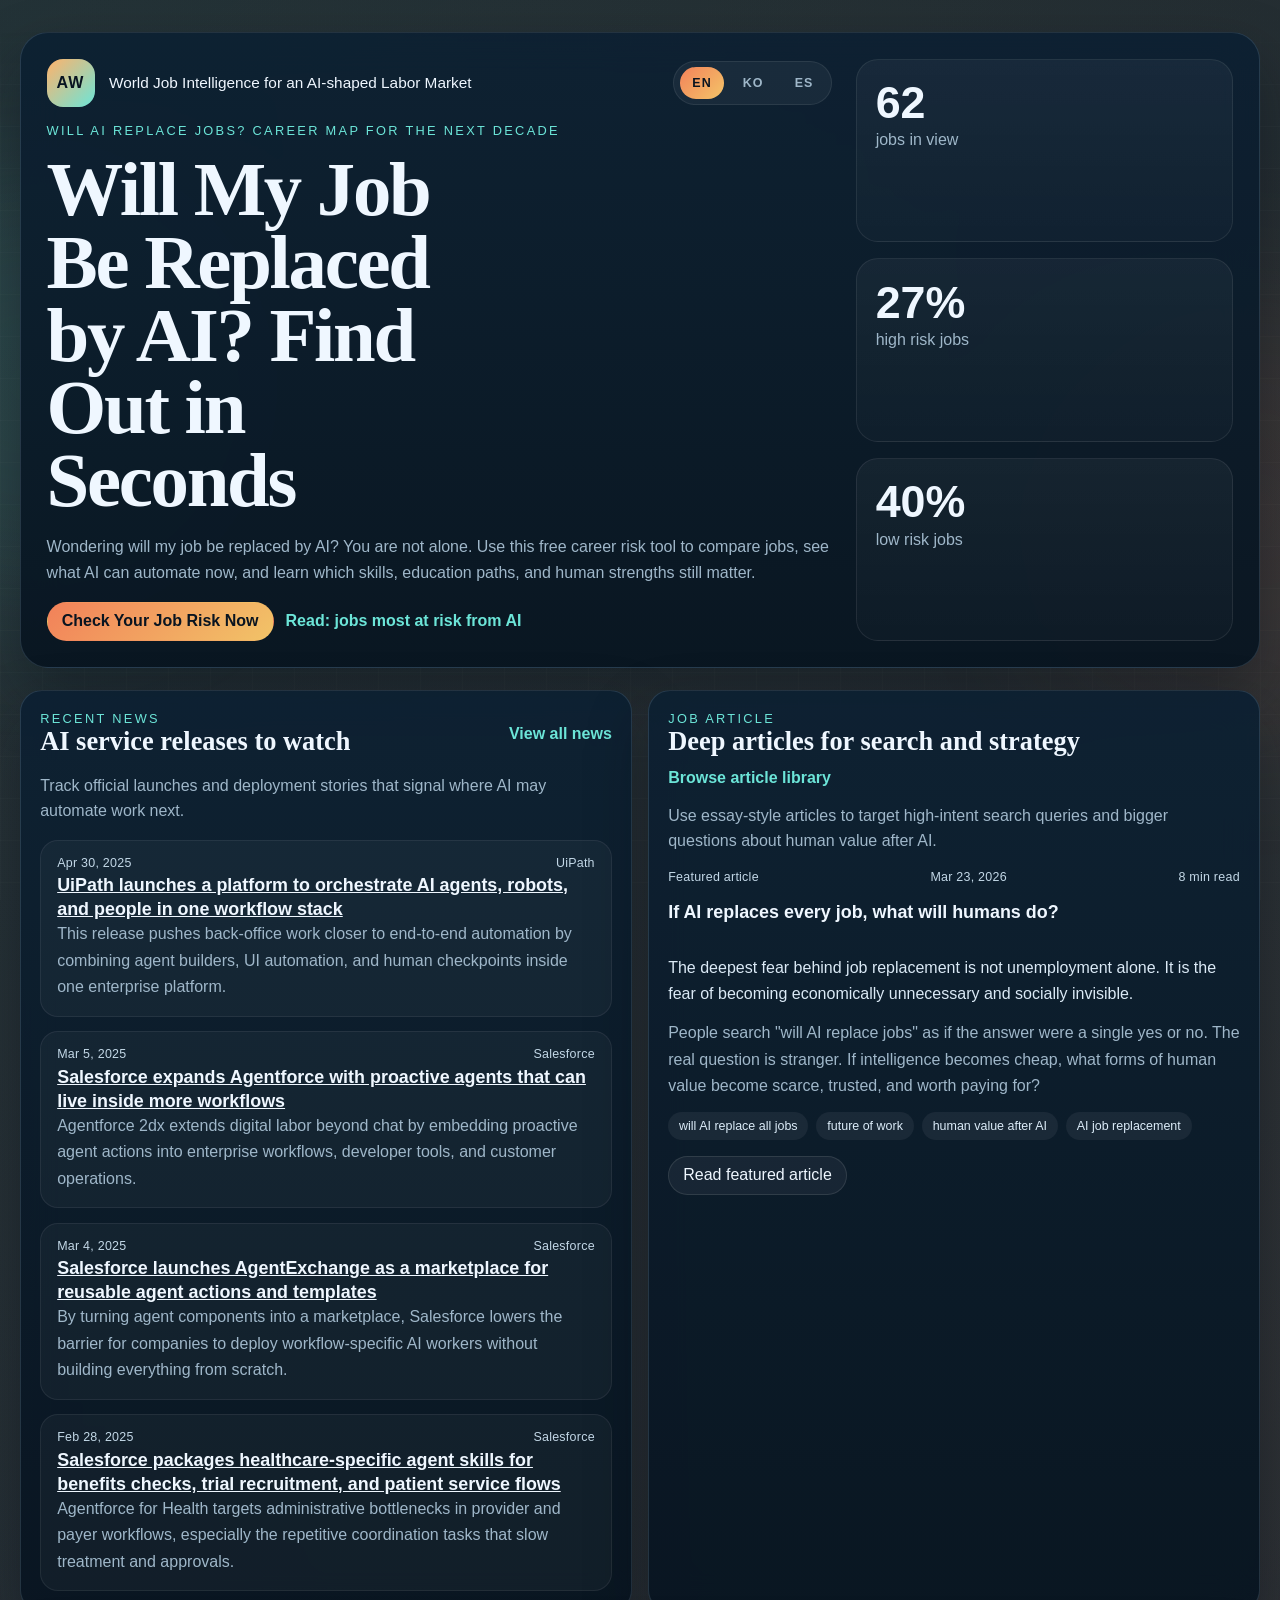
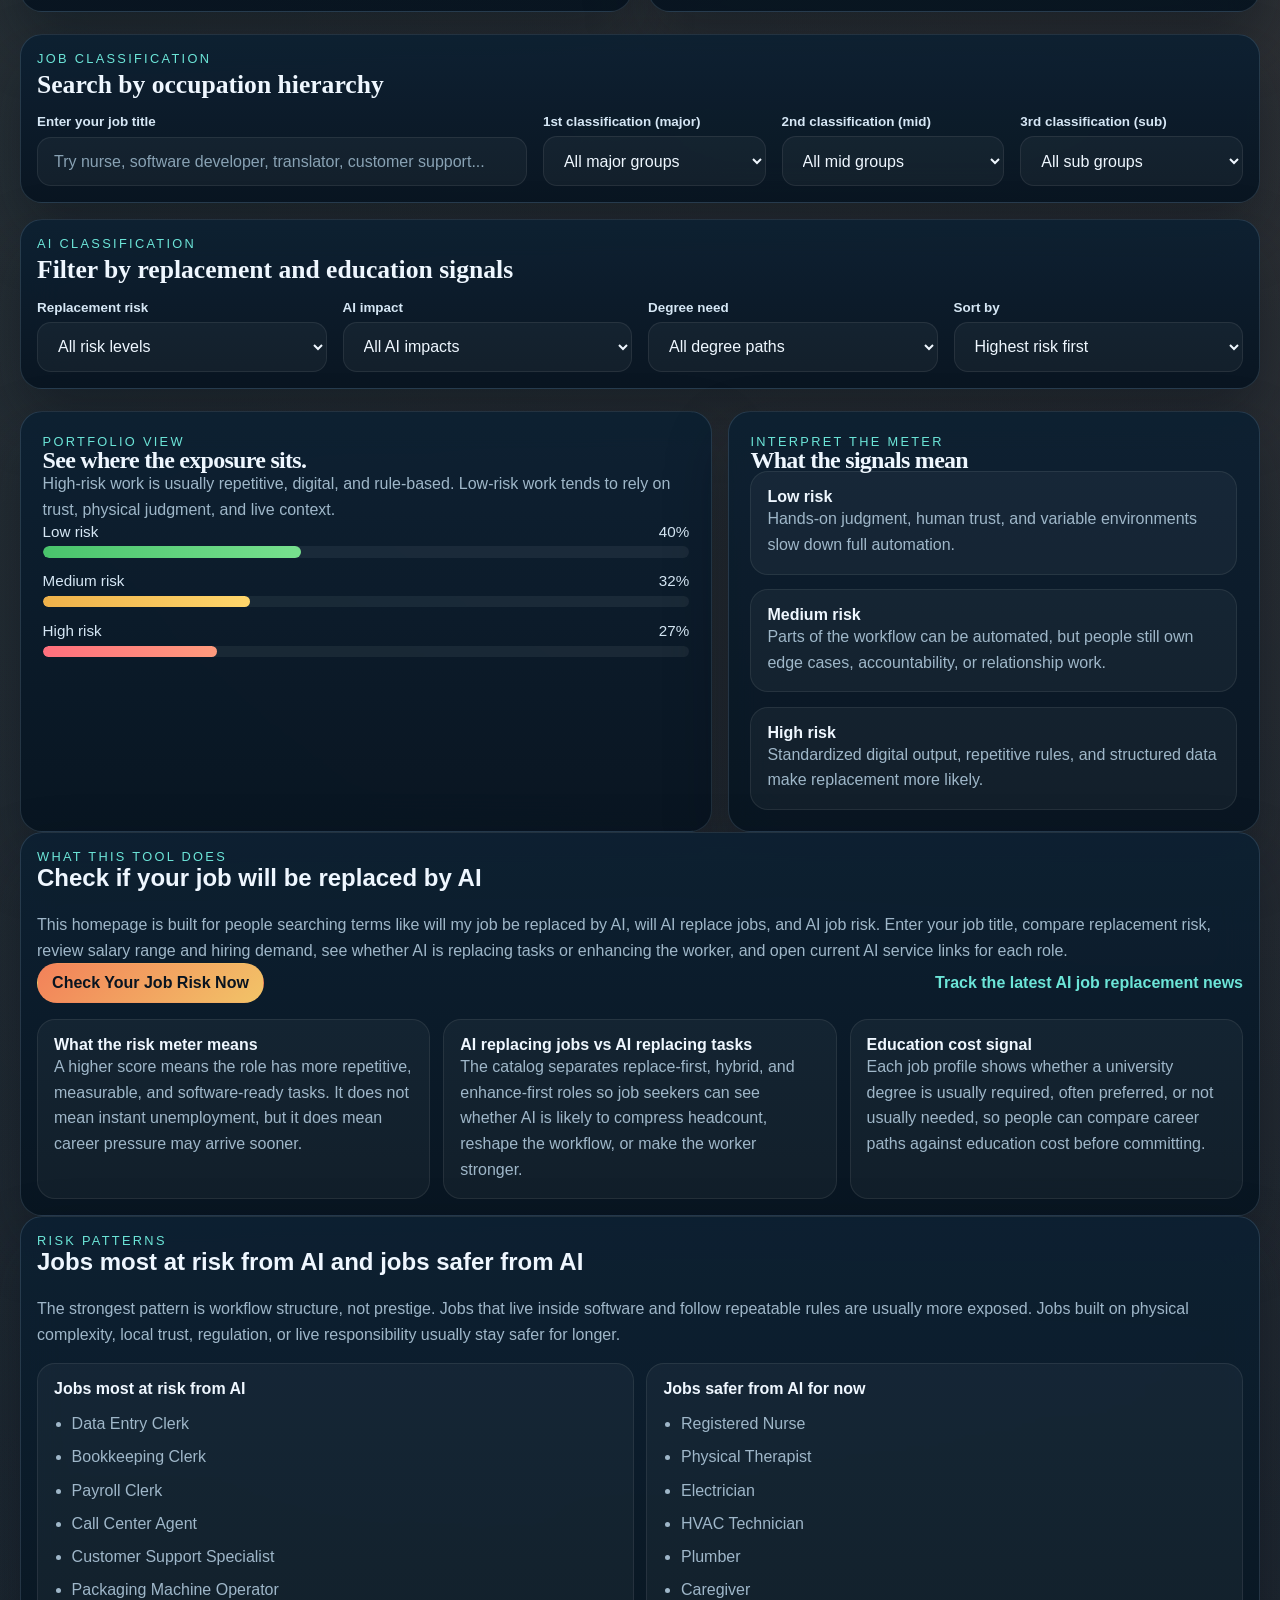
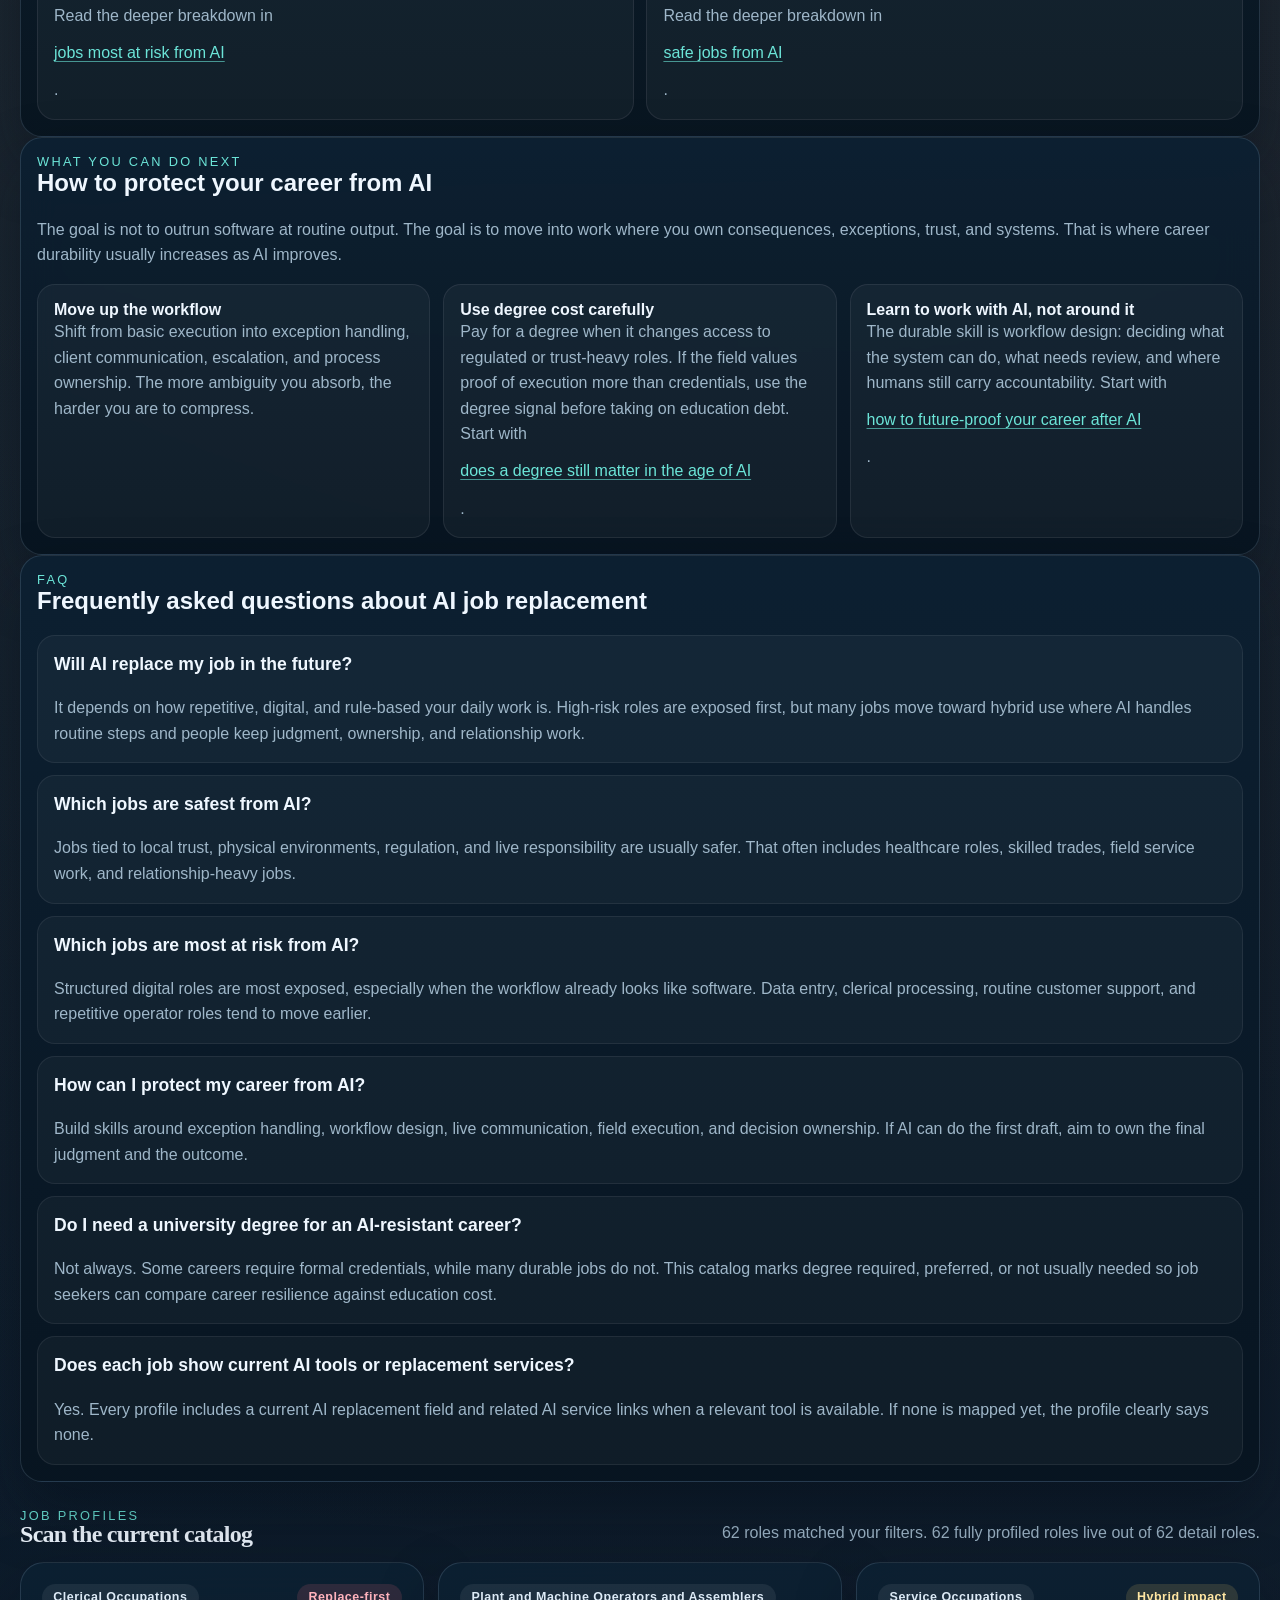
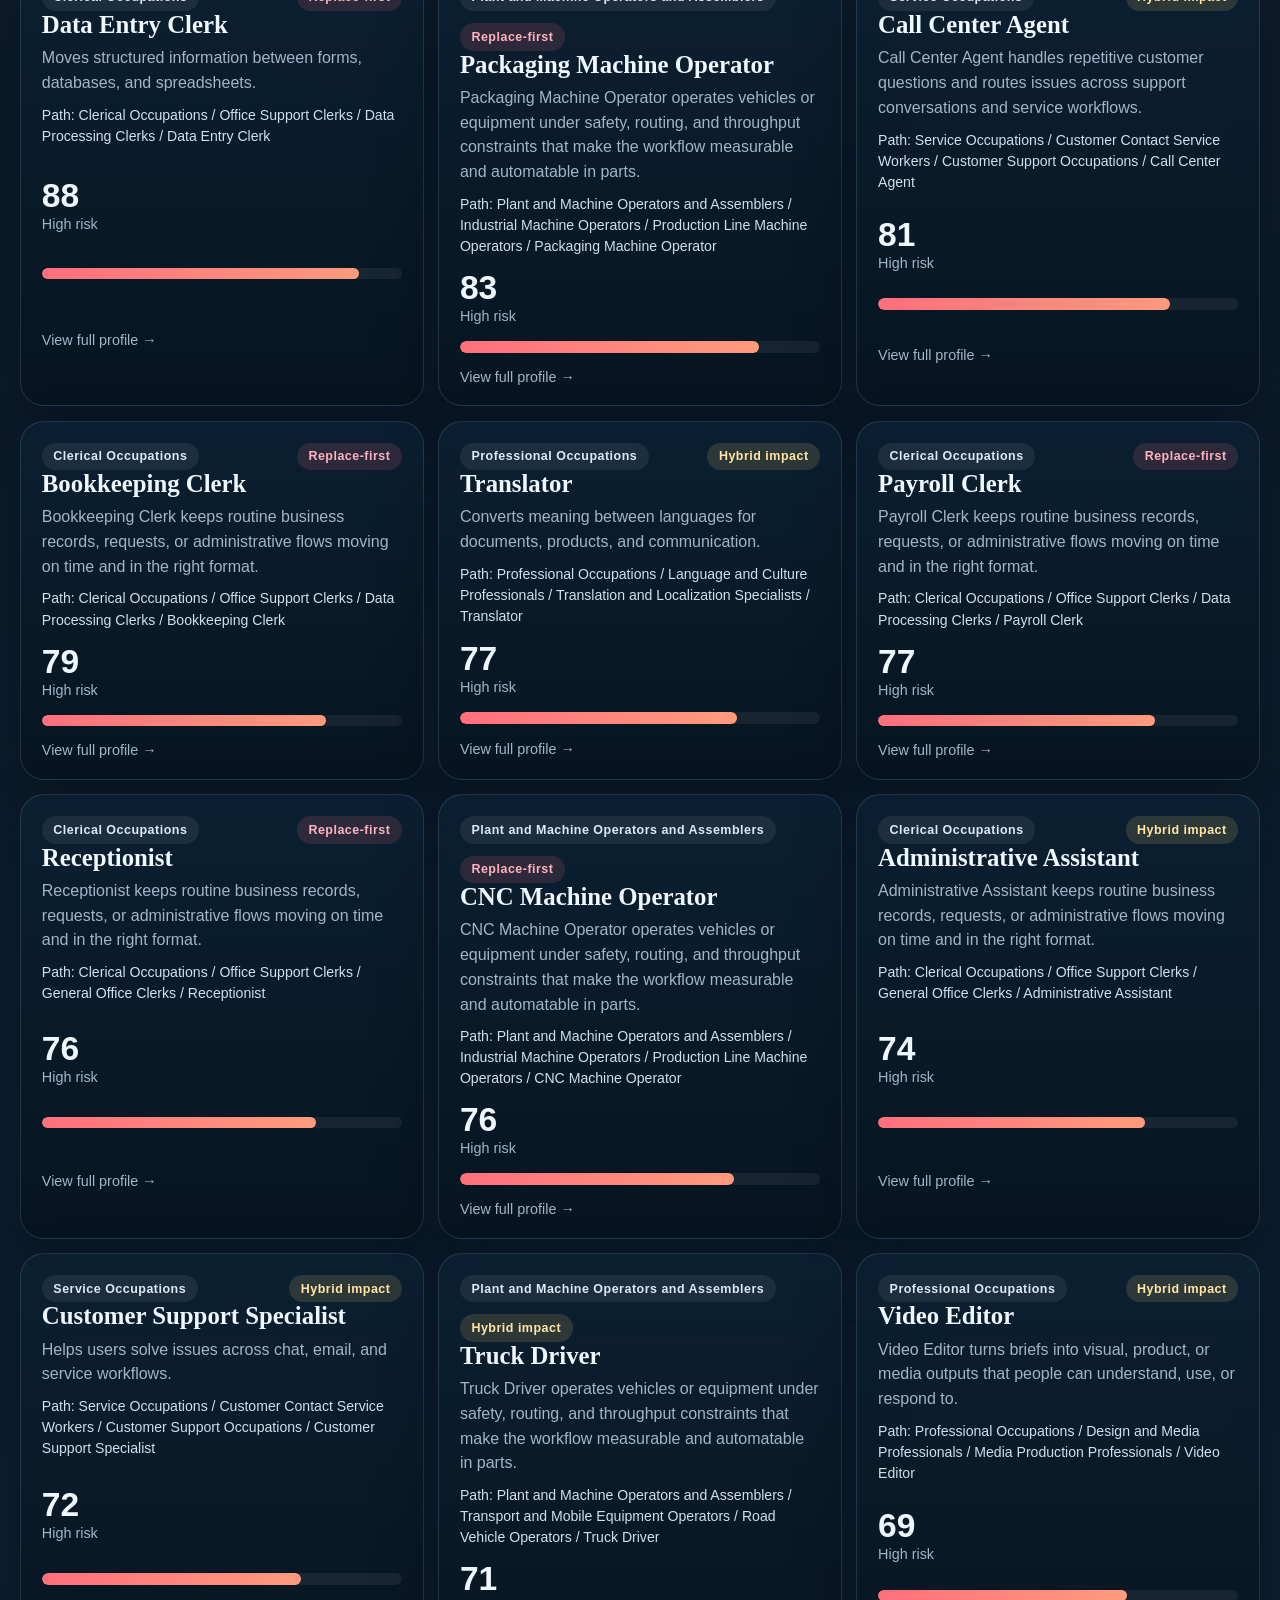
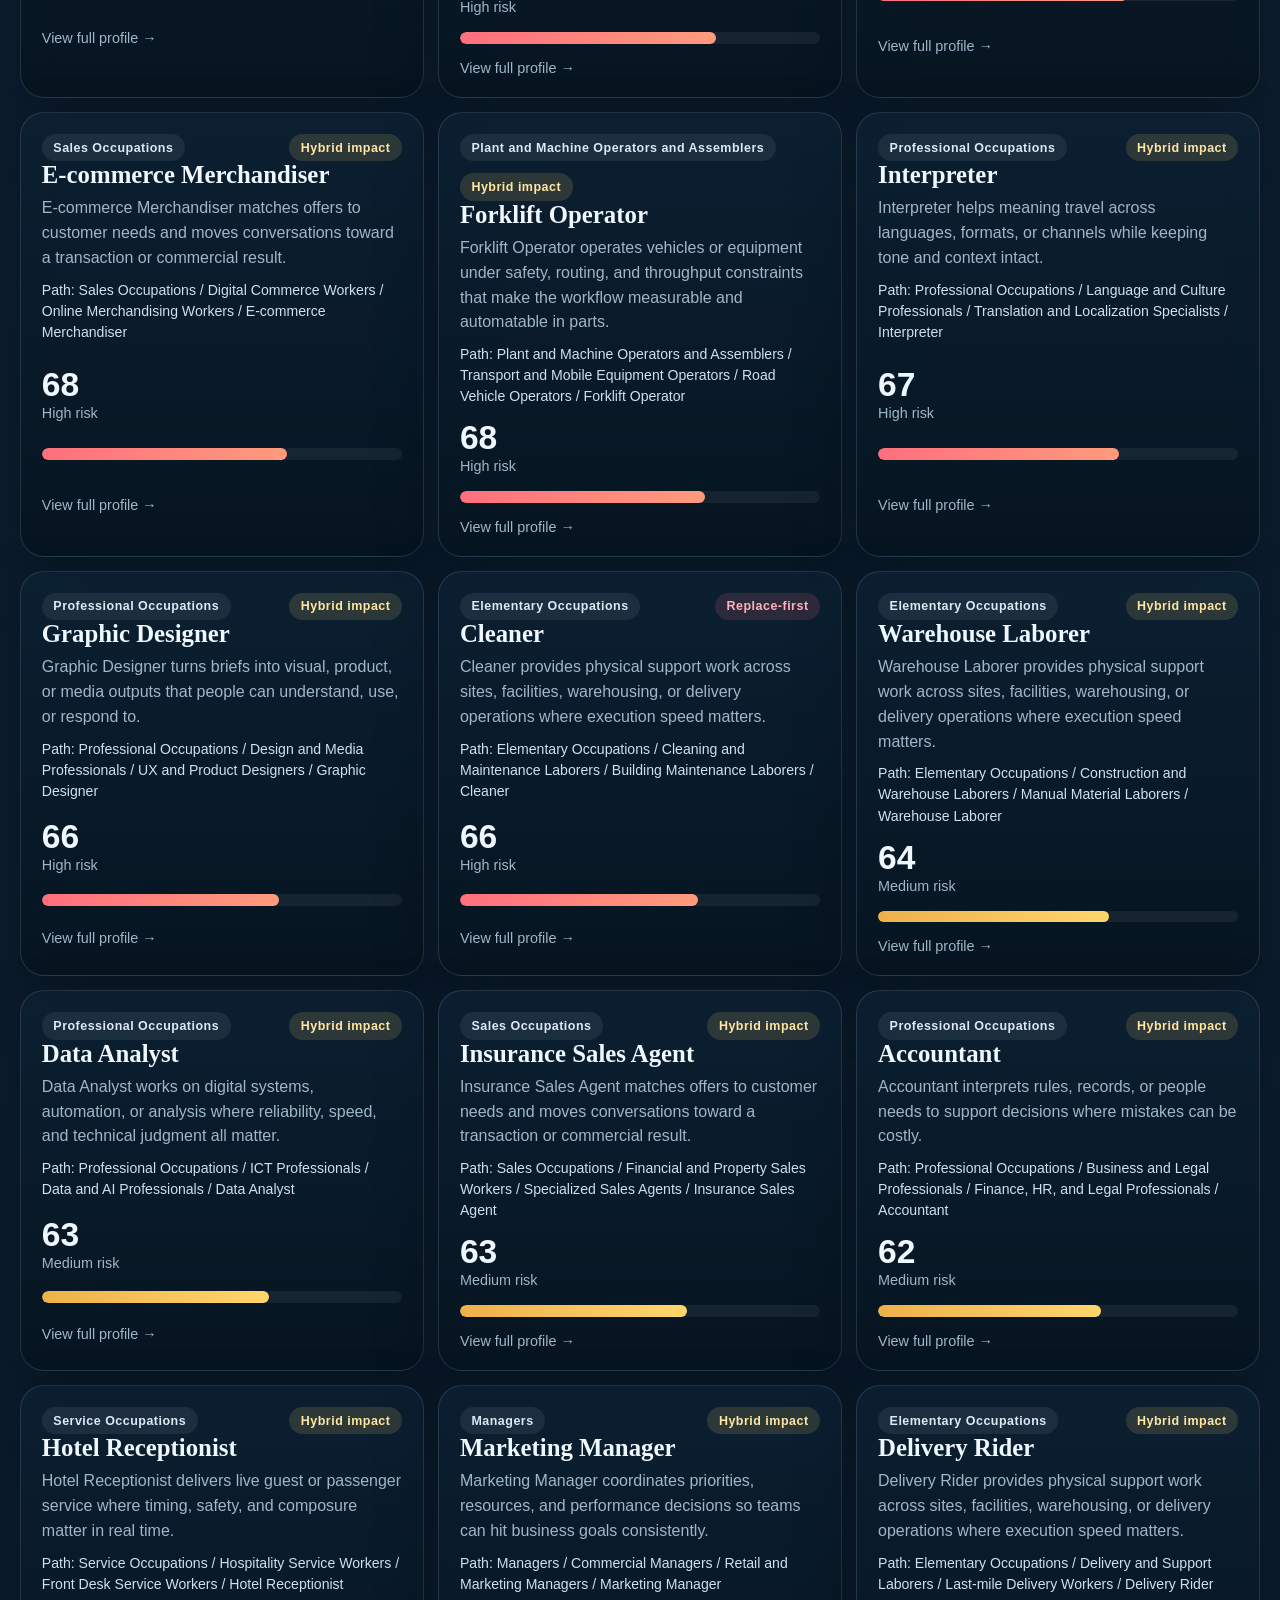
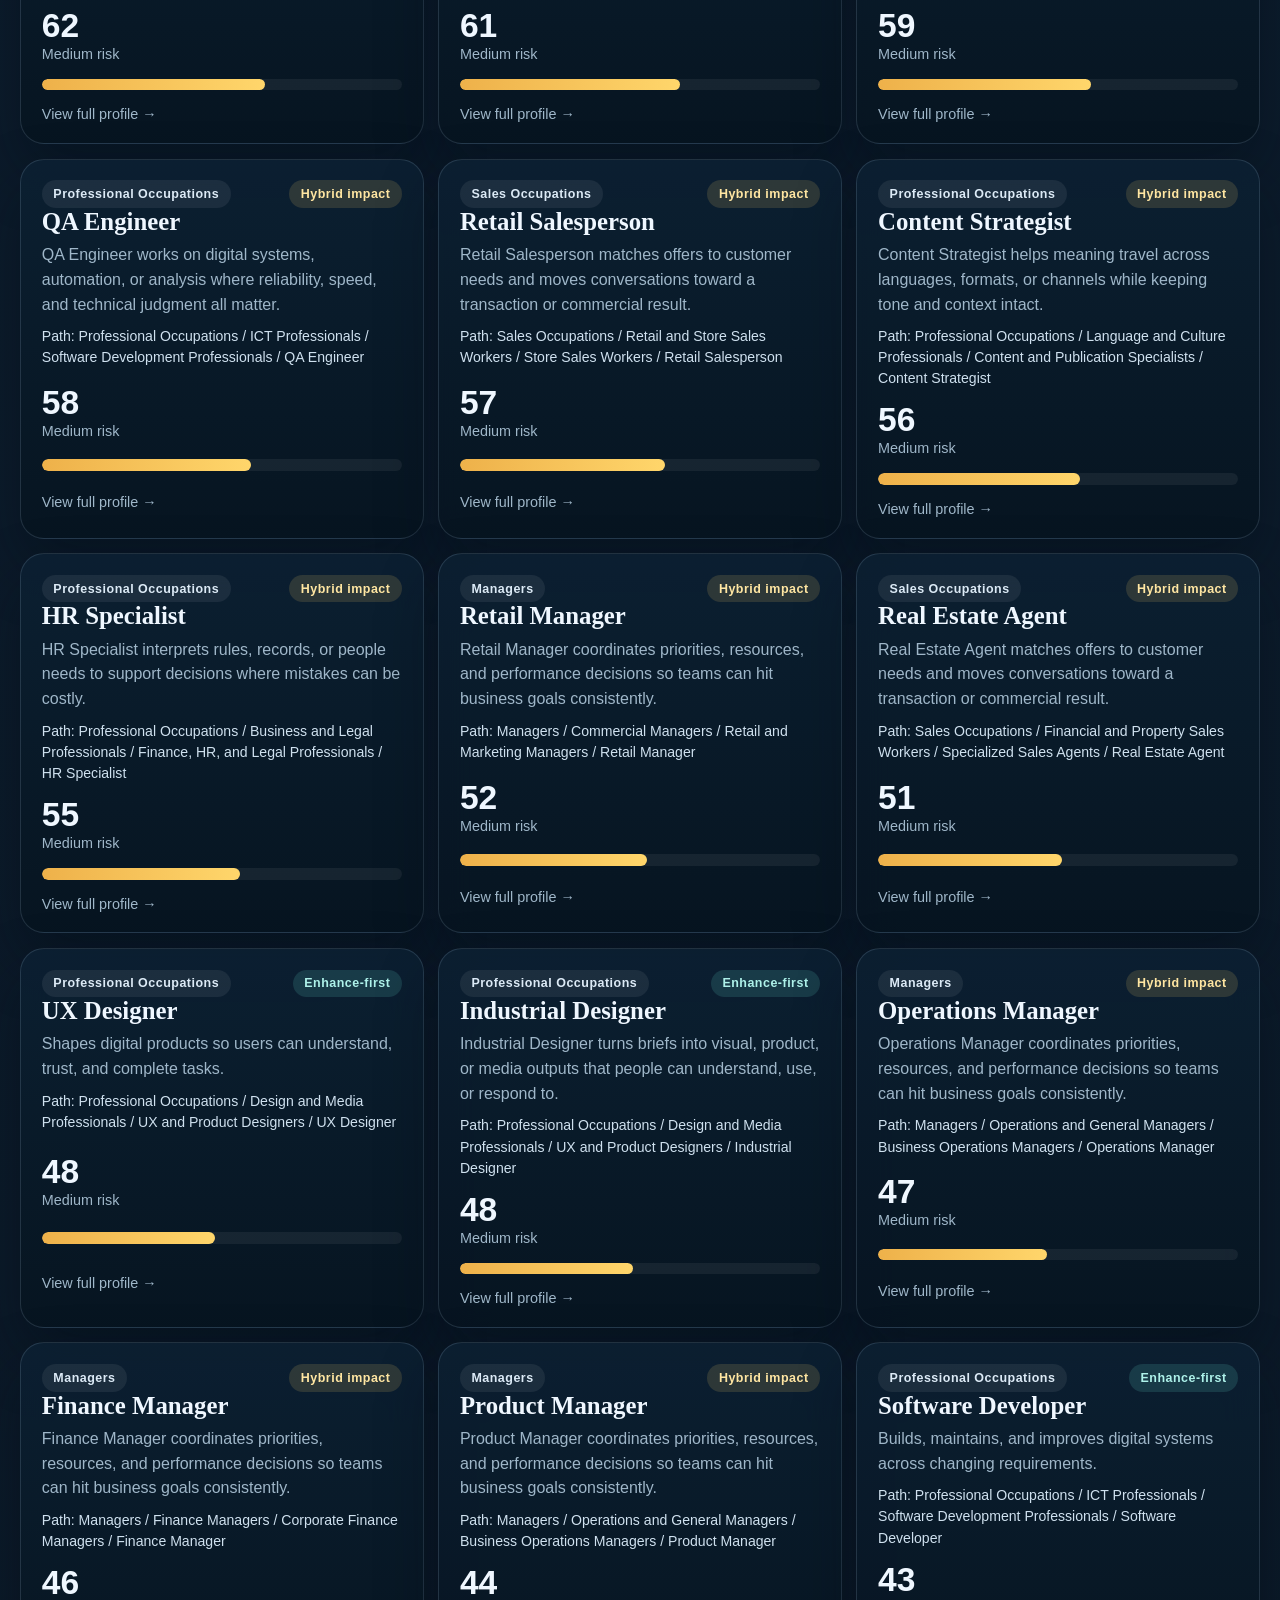
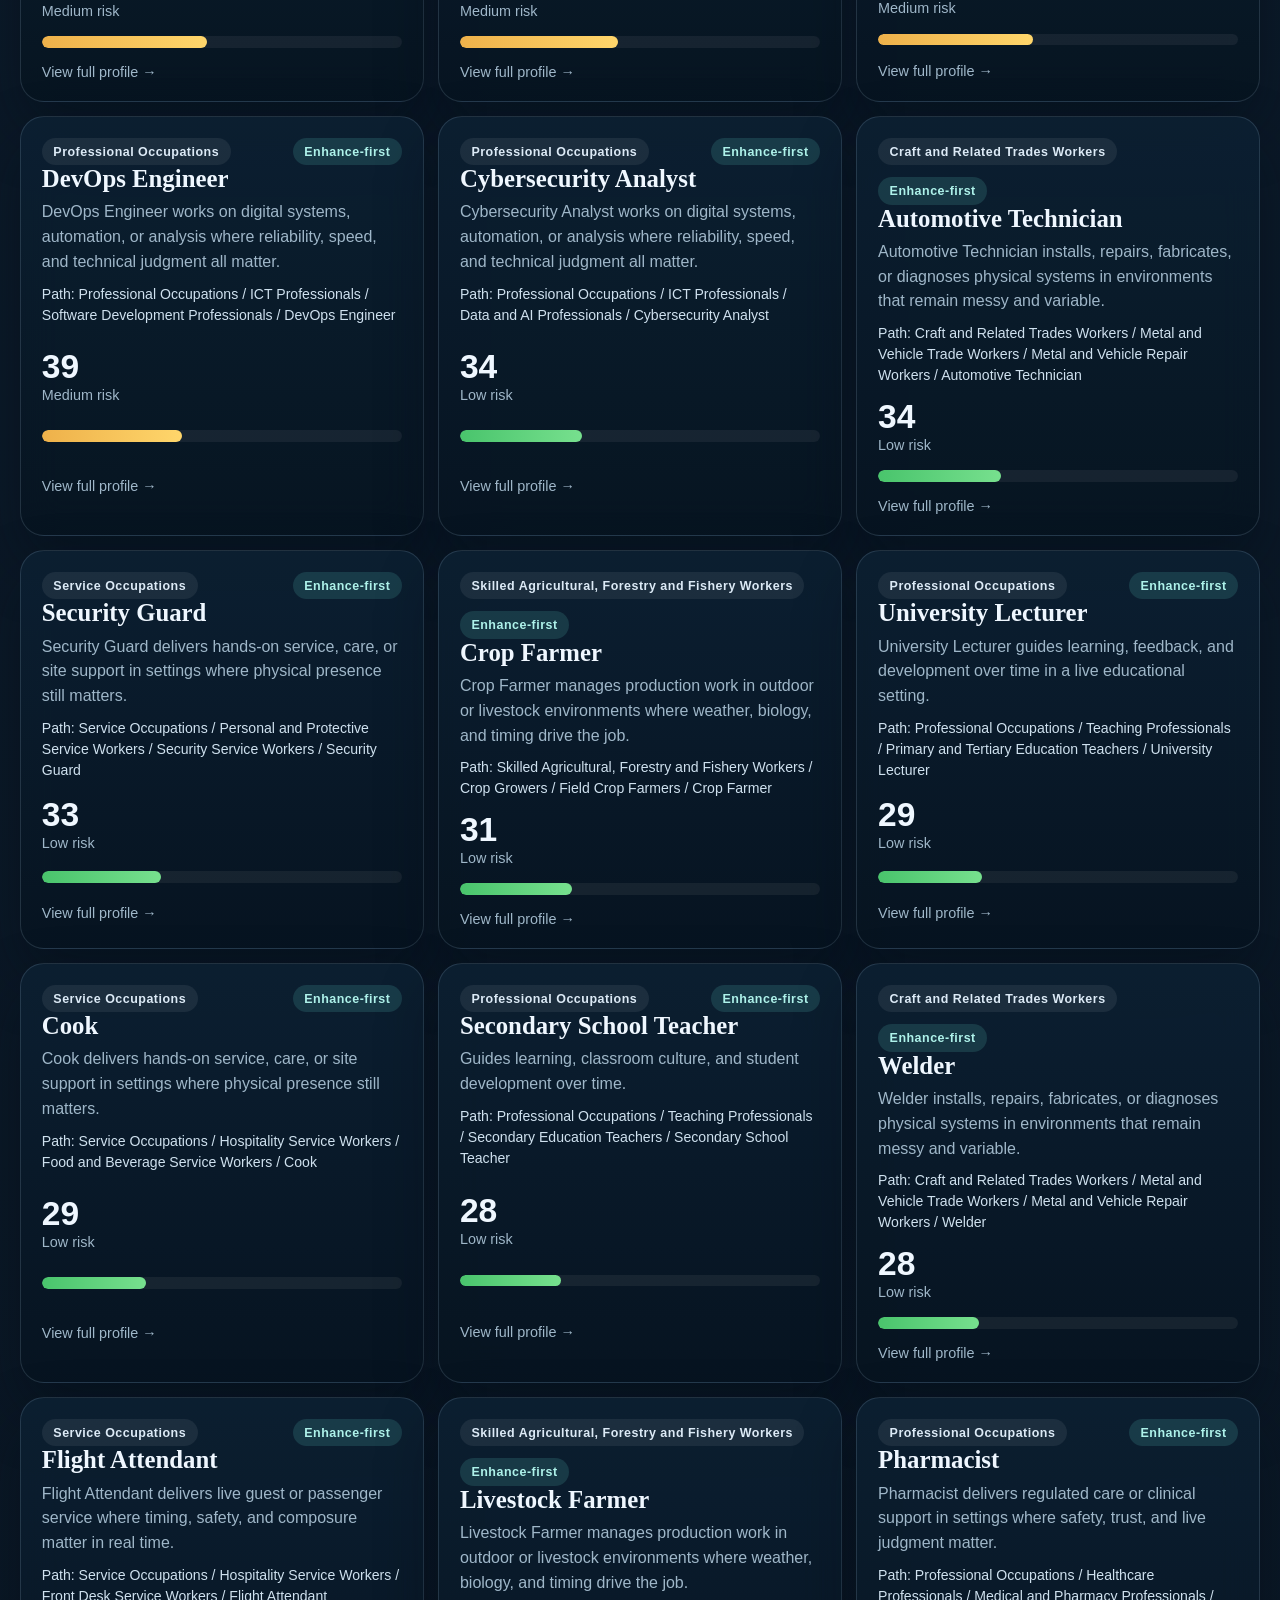
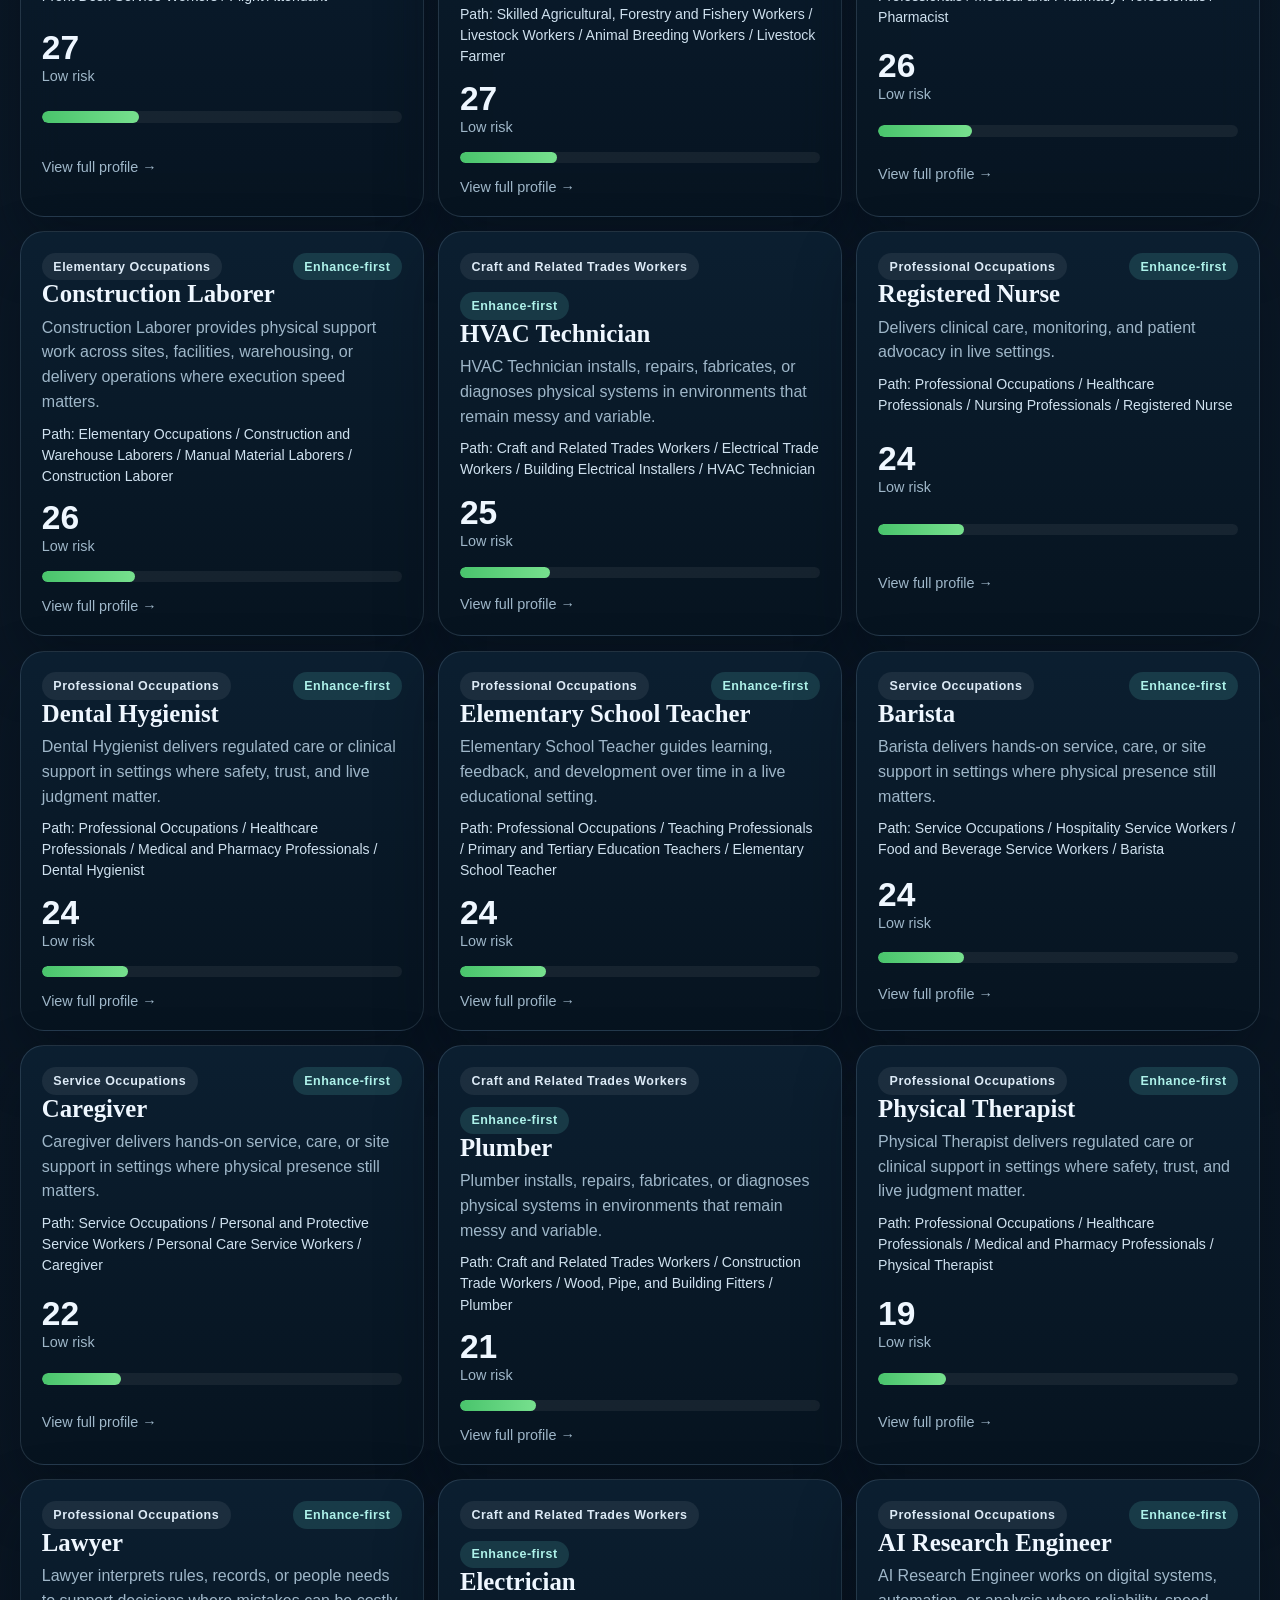
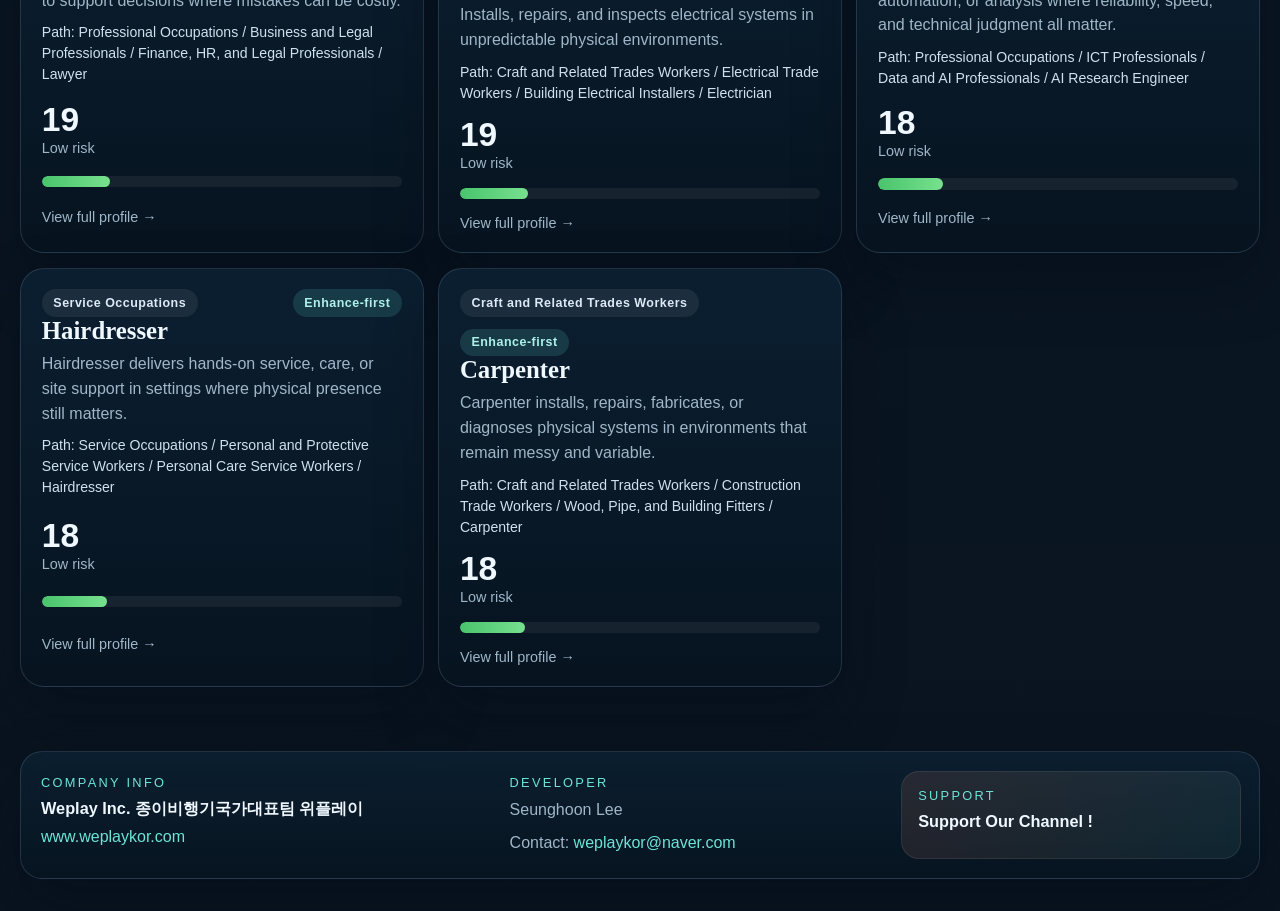
==== commit af40e042: "Improve homepage SEO content and metadata" ====
--- a/index.html
+++ b/index.html
@@ -3,47 +3,61 @@
 <head>
   <meta charset="UTF-8">
   <meta name="viewport" content="width=device-width, initial-scale=1.0">
-  <title>Will AI Replace Jobs? Job Replacement Risk | Will My Job Replaced by AI?</title>
-  <meta name="description" content="Explore AI replacement risk by job and see whether AI will replace jobs across industries. Compare replacement risk, AI impact, degree need, core skills, learning paths, and current AI replacement tools.">
-  <meta name="keywords" content="job replacement, AI replacing jobs, will ai replace jobs, AI replacing job roles, AI job risk, future of work">
+  <title>Will My Job Be Replaced by AI? Free Career Risk Tool</title>
+  <meta name="description" content="Find out if your job will be replaced by AI. Use our free career risk tool to compare job replacement risk, AI impact, degree need, salary range, hiring demand, and AI service links.">
+  <meta name="keywords" content="will my job be replaced by ai, will ai replace jobs, jobs most at risk from AI, safe jobs from AI, AI job risk, future of work">
   <meta name="robots" content="index,follow,max-image-preview:large,max-snippet:-1,max-video-preview:-1">
   <meta name="googlebot" content="index,follow,max-image-preview:large,max-snippet:-1,max-video-preview:-1">
   <meta name="theme-color" content="#081421">
   <link rel="canonical" href="https://www.willmyjobreplacedbyai.com/">
   <meta property="og:type" content="website">
-  <meta property="og:title" content="Will AI Replace Jobs? Job Replacement Risk | Will My Job Replaced by AI?">
-  <meta property="og:description" content="Explore AI replacement risk by job and see whether AI will replace jobs across industries. Compare replacement risk, AI impact, degree need, core skills, learning paths, and current AI replacement tools.">
+  <meta property="og:title" content="Will My Job Be Replaced by AI? Free Career Risk Tool">
+  <meta property="og:description" content="Find out if your job will be replaced by AI. Compare job risk, AI impact, degree need, salary range, hiring demand, and current AI service links.">
   <meta property="og:url" content="https://www.willmyjobreplacedbyai.com/">
-  <meta property="og:site_name" content="Will My Job Replaced by AI?">
+  <meta property="og:site_name" content="Will My Job Be Replaced by AI?">
   <meta property="og:image" content="https://www.willmyjobreplacedbyai.com/og-image.svg">
-  <meta property="og:image:alt" content="Will My Job Replaced by AI? job risk website preview">
+  <meta property="og:image:alt" content="Will My Job Be Replaced by AI? job risk website preview">
   <link rel="alternate" hreflang="en" href="https://www.willmyjobreplacedbyai.com/">
   <link rel="alternate" hreflang="ko" href="https://www.willmyjobreplacedbyai.com/">
   <link rel="alternate" hreflang="es" href="https://www.willmyjobreplacedbyai.com/">
   <link rel="alternate" hreflang="x-default" href="https://www.willmyjobreplacedbyai.com/">
   <meta name="twitter:card" content="summary_large_image">
-  <meta name="twitter:title" content="Will AI Replace Jobs? Job Replacement Risk | Will My Job Replaced by AI?">
-  <meta name="twitter:description" content="Explore AI replacement risk by job and see whether AI will replace jobs across industries. Compare replacement risk, AI impact, degree need, core skills, learning paths, and current AI replacement tools.">
+  <meta name="twitter:title" content="Will My Job Be Replaced by AI? Free Career Risk Tool">
+  <meta name="twitter:description" content="Find out if your job will be replaced by AI. Compare job risk, AI impact, degree need, salary range, hiring demand, and current AI service links.">
   <meta name="twitter:image" content="https://www.willmyjobreplacedbyai.com/og-image.svg">
   <script type="application/ld+json">
     {
       "@context": "https://schema.org",
       "@graph": [
         {
+          "@type": "Organization",
+          "@id": "https://www.willmyjobreplacedbyai.com/#organization",
+          "name": "Weplay Inc. 종이비행기국가대표팀 위플레이",
+          "url": "https://www.weplaykor.com",
+          "email": "mailto:weplaykor@naver.com",
+          "founder": {
+            "@type": "Person",
+            "name": "Seunghoon Lee"
+          }
+        },
+        {
           "@type": "WebSite",
           "@id": "https://www.willmyjobreplacedbyai.com/#website",
           "url": "https://www.willmyjobreplacedbyai.com/",
-          "name": "Will My Job Replaced by AI?",
-          "alternateName": "World Job Intelligence for an AI-shaped Labor Market",
-          "description": "Explore AI replacement risk for jobs worldwide. Compare replacement risk, AI impact, degree need, core skills, learning paths, and current AI replacement tools.",
+          "name": "Will My Job Be Replaced by AI?",
+          "alternateName": "Will My Job Replaced by AI?",
+          "description": "Find out if your job will be replaced by AI. Compare job replacement risk, AI impact, degree need, salary range, hiring demand, and current AI replacement tools.",
+          "publisher": {
+            "@id": "https://www.willmyjobreplacedbyai.com/#organization"
+          },
           "inLanguage": ["en", "ko", "es"]
         },
         {
           "@type": "CollectionPage",
           "@id": "https://www.willmyjobreplacedbyai.com/#collection",
           "url": "https://www.willmyjobreplacedbyai.com/",
-          "name": "AI job replacement risk catalog",
-          "description": "A multilingual job intelligence website for checking AI replacement risk by job and whether AI is replacing jobs in a role now or in the near future.",
+          "name": "Will My Job Be Replaced by AI? career risk catalog",
+          "description": "A multilingual career risk catalog for checking whether AI will replace jobs, which jobs are most at risk from AI, and which jobs are safer from AI for now.",
           "isPartOf": {
             "@id": "https://www.willmyjobreplacedbyai.com/#website"
           },
@@ -53,8 +67,8 @@
           "@type": "WebPage",
           "@id": "https://www.willmyjobreplacedbyai.com/#webpage",
           "url": "https://www.willmyjobreplacedbyai.com/",
-          "name": "Will My Job Replaced by AI?",
-          "description": "Explore AI replacement risk and why AI could replace jobs or amplify workers.",
+          "name": "Will My Job Be Replaced by AI? Find Out in Seconds",
+          "description": "Wondering whether AI will replace your job? Use this free tool to compare job replacement risk, safer careers, degree need, and AI service links.",
           "inLanguage": ["en", "ko", "es"],
           "potentialAction": {
             "@type": "SearchAction",
@@ -68,18 +82,58 @@
           "mainEntity": [
             {
               "@type": "Question",
-              "name": "Will AI replace jobs in my occupation?",
-              "acceptedAnswer": {
-                "@type": "Answer",
-                "text": "The site classifies occupations by AI replacement risk and AI impact so you can see which roles are mostly replaceable, hybrid, or enhanced first."
-              }
-            },
-            {
-              "@type": "Question",
-              "name": "How is AI replacing jobs by occupation?",
-              "acceptedAnswer": {
-                "@type": "Answer",
-                "text": "Each role is scored from 0 to 100 using practical tasks, risk bands, and evidence so users can identify where AI can automate today and where humans remain essential."
+              "name": "Will AI replace my job in the future?",
+              "acceptedAnswer": {
+                "@type": "Answer",
+                "text": "It depends on how repetitive, digital, and rule-based your daily workflow is. Roles with structured software tasks are exposed first, while jobs built on judgment, trust, physical work, or live context usually change more slowly."
+              }
+            },
+            {
+              "@type": "Question",
+              "name": "Which jobs are most at risk from AI?",
+              "acceptedAnswer": {
+                "@type": "Answer",
+                "text": "Jobs with repetitive digital steps are usually the most exposed, including data entry clerks, bookkeeping clerks, payroll clerks, call center agents, and customer support roles with standard workflows."
+              }
+            },
+            {
+              "@type": "Question",
+              "name": "Which jobs are safest from AI for now?",
+              "acceptedAnswer": {
+                "@type": "Answer",
+                "text": "Jobs tied to physical complexity, local trust, regulation, and live responsibility usually stay safer for longer. Examples include registered nurse, electrician, HVAC technician, plumber, and caregiver roles."
+              }
+            },
+            {
+              "@type": "Question",
+              "name": "How can I protect my career from AI?",
+              "acceptedAnswer": {
+                "@type": "Answer",
+                "text": "Move toward exception handling, client ownership, workflow design, field execution, and judgment-heavy work. Use AI as a tool, but avoid building your value around routine output that software can standardize."
+              }
+            },
+            {
+              "@type": "Question",
+              "name": "Do I need a university degree to get an AI-resistant job?",
+              "acceptedAnswer": {
+                "@type": "Answer",
+                "text": "Not always. Some durable careers require formal credentials, especially in healthcare, law, and regulated fields, while many resilient trade and operator roles can be reached without paying for a full university degree."
+              }
+            },
+            {
+              "@type": "Question",
+              "name": "Does this site show current AI services for each job?",
+              "acceptedAnswer": {
+                "@type": "Answer",
+                "text": "Yes. Each job profile includes a current AI replacement field and service links when a relevant AI tool exists. If no reliable service is mapped yet, the profile shows none."
+              }
+            },
+            {
+              "@type": "Question",
+              "name": "How accurate is the AI job replacement score?",
+              "acceptedAnswer": {
+                "@type": "Answer",
+                "text": "The score is a directional career signal, not a guarantee. It is most useful when combined with the task breakdown, AI impact label, human edge notes, and the market context shown on each profile."
               }
             }
           ]
@@ -87,7 +141,7 @@
       ]
     }
   </script>
-  <link rel="stylesheet" href="styles.css?v=2026-03-23-3">
+  <link rel="stylesheet" href="styles.css?v=2026-03-23-4">
 </head>
 <body>
   <div class="ambient ambient-left"></div>
@@ -111,9 +165,13 @@
           </div>
         </div>
 
-        <p class="eyebrow" id="heroEyebrow">Career map for the next decade</p>
-        <h1 id="heroTitle">Will My Job Replaced by AI?</h1>
-        <p class="hero-lead" id="heroLead">This service provides multi-layer job intelligence to measure the risk of future jobs. It consists of risk meter, core skills, learning paths, etc to measure whether AI is more likely to automate the work or make the worker stronger in the future.</p>
+        <p class="eyebrow" id="heroEyebrow">Will AI replace jobs? Career map for the next decade</p>
+        <h1 id="heroTitle">Will My Job Be Replaced by AI? Find Out in Seconds</h1>
+        <p class="hero-lead" id="heroLead">Wondering will my job be replaced by AI? You are not alone. Use this free career risk tool to compare jobs, see what AI can automate now, and learn which skills, education paths, and human strengths still matter.</p>
+        <div class="hero-actions">
+          <a class="editorial-button editorial-button-strong" id="heroPrimaryCta" href="#jobFilterTitle">Check Your Job Risk Now</a>
+          <a class="editorial-link" id="heroSecondaryLink" href="articles.html#jobs-most-exposed-to-ai-agents">Read: jobs most at risk from AI</a>
+        </div>
       </div>
 
       <aside class="hero-panel">
@@ -234,36 +292,110 @@
       </article>
     </section>
 
-    <section class="filter-card seo-card">
-      <p class="section-kicker">Search intent target</p>
-      <h2>Will AI replace jobs? Job replacement risk and AI impact</h2>
-      <p class="section-copy">This guide helps job seekers check whether AI is replacing jobs by role, what tasks are safe from automation, and where AI now amplifies human work. Search terms covered: job replacement, AI replacing jobs, and will AI replace jobs.</p>
+    <section class="filter-card seo-card" lang="en">
+      <p class="section-kicker">What this tool does</p>
+      <h2>Check if your job will be replaced by AI</h2>
+      <p class="section-copy">This homepage is built for people searching terms like will my job be replaced by AI, will AI replace jobs, and AI job risk. Enter your job title, compare replacement risk, review salary range and hiring demand, see whether AI is replacing tasks or enhancing the worker, and open current AI service links for each role.</p>
+      <div class="section-actions">
+        <a class="editorial-button editorial-button-strong" href="#jobFilterTitle">Check Your Job Risk Now</a>
+        <a class="editorial-link" href="news.html">Track the latest AI job replacement news</a>
+      </div>
       <div class="seo-grid">
         <article class="guide-item">
-          <strong>How to read the meter</strong>
-          <p class="detail-copy">A higher score means the role has higher near-term automateability. Not every high score means immediate replacement.</p>
+          <strong>What the risk meter means</strong>
+          <p class="detail-copy">A higher score means the role has more repetitive, measurable, and software-ready tasks. It does not mean instant unemployment, but it does mean career pressure may arrive sooner.</p>
         </article>
         <article class="guide-item">
           <strong>AI replacing jobs vs AI replacing tasks</strong>
-          <p class="detail-copy">We split signals into replace-first, hybrid impact, and enhance-first so you can see where people stay essential.</p>
-        </article>
-        <article class="guide-item">
-          <strong>Degree requirement signal</strong>
-          <p class="detail-copy">Each profile shows required, preferred, or optional degree signal based on market demand and hiring patterns.</p>
-        </article>
-      </div>
-    </section>
-
-    <section class="filter-card seo-card">
+          <p class="detail-copy">The catalog separates replace-first, hybrid, and enhance-first roles so job seekers can see whether AI is likely to compress headcount, reshape the workflow, or make the worker stronger.</p>
+        </article>
+        <article class="guide-item">
+          <strong>Education cost signal</strong>
+          <p class="detail-copy">Each job profile shows whether a university degree is usually required, often preferred, or not usually needed, so people can compare career paths against education cost before committing.</p>
+        </article>
+      </div>
+    </section>
+
+    <section class="filter-card seo-card" lang="en">
+      <p class="section-kicker">Risk patterns</p>
+      <h2>Jobs most at risk from AI and jobs safer from AI</h2>
+      <p class="section-copy">The strongest pattern is workflow structure, not prestige. Jobs that live inside software and follow repeatable rules are usually more exposed. Jobs built on physical complexity, local trust, regulation, or live responsibility usually stay safer for longer.</p>
+      <div class="seo-columns">
+        <article class="guide-item">
+          <strong>Jobs most at risk from AI</strong>
+          <ul class="seo-list">
+            <li>Data Entry Clerk</li>
+            <li>Bookkeeping Clerk</li>
+            <li>Payroll Clerk</li>
+            <li>Call Center Agent</li>
+            <li>Customer Support Specialist</li>
+            <li>Packaging Machine Operator</li>
+          </ul>
+          <p class="detail-copy">Read the deeper breakdown in <a class="seo-inline-link" href="articles.html#jobs-most-exposed-to-ai-agents">jobs most at risk from AI</a>.</p>
+        </article>
+        <article class="guide-item">
+          <strong>Jobs safer from AI for now</strong>
+          <ul class="seo-list">
+            <li>Registered Nurse</li>
+            <li>Physical Therapist</li>
+            <li>Electrician</li>
+            <li>HVAC Technician</li>
+            <li>Plumber</li>
+            <li>Caregiver</li>
+          </ul>
+          <p class="detail-copy">Read the deeper breakdown in <a class="seo-inline-link" href="articles.html#safest-jobs-from-ai-are-local-physical-and-relational">safe jobs from AI</a>.</p>
+        </article>
+      </div>
+    </section>
+
+    <section class="filter-card seo-card" lang="en">
+      <p class="section-kicker">What you can do next</p>
+      <h2>How to protect your career from AI</h2>
+      <p class="section-copy">The goal is not to outrun software at routine output. The goal is to move into work where you own consequences, exceptions, trust, and systems. That is where career durability usually increases as AI improves.</p>
+      <div class="seo-grid">
+        <article class="guide-item">
+          <strong>Move up the workflow</strong>
+          <p class="detail-copy">Shift from basic execution into exception handling, client communication, escalation, and process ownership. The more ambiguity you absorb, the harder you are to compress.</p>
+        </article>
+        <article class="guide-item">
+          <strong>Use degree cost carefully</strong>
+          <p class="detail-copy">Pay for a degree when it changes access to regulated or trust-heavy roles. If the field values proof of execution more than credentials, use the degree signal before taking on education debt. Start with <a class="seo-inline-link" href="articles.html#does-a-degree-still-matter-in-the-age-of-ai">does a degree still matter in the age of AI</a>.</p>
+        </article>
+        <article class="guide-item">
+          <strong>Learn to work with AI, not around it</strong>
+          <p class="detail-copy">The durable skill is workflow design: deciding what the system can do, what needs review, and where humans still carry accountability. Start with <a class="seo-inline-link" href="articles.html#when-ai-becomes-your-coworker-the-skill-is-workflow-design">how to future-proof your career after AI</a>.</p>
+        </article>
+      </div>
+    </section>
+
+    <section class="filter-card seo-card" lang="en">
       <p class="section-kicker">FAQ</p>
-      <h2>AI replacement questions</h2>
+      <h2>Frequently asked questions about AI job replacement</h2>
       <div class="faq-list">
-        <h3>Will AI replace jobs in the future?</h3>
-        <p class="section-copy">No single answer fits every job. Most roles are moving toward hybrid use, where AI handles routine tasks first and people do complex judgment, empathy, and ownership.</p>
-        <h3>Can I search jobs by sector and AI risk?</h3>
-        <p class="section-copy">Yes. Use job classification filters and AI impact filters to compare replacement risk and replacement style by occupation group.</p>
-        <h3>Is a university degree required?</h3>
-        <p class="section-copy">Some roles are degree-heavy, and some are not. The catalog marks degree required, preferred, or not usually needed to reduce mismatch before job switching.</p>
+        <article class="faq-item">
+          <h3>Will AI replace my job in the future?</h3>
+          <p class="section-copy">It depends on how repetitive, digital, and rule-based your daily work is. High-risk roles are exposed first, but many jobs move toward hybrid use where AI handles routine steps and people keep judgment, ownership, and relationship work.</p>
+        </article>
+        <article class="faq-item">
+          <h3>Which jobs are safest from AI?</h3>
+          <p class="section-copy">Jobs tied to local trust, physical environments, regulation, and live responsibility are usually safer. That often includes healthcare roles, skilled trades, field service work, and relationship-heavy jobs.</p>
+        </article>
+        <article class="faq-item">
+          <h3>Which jobs are most at risk from AI?</h3>
+          <p class="section-copy">Structured digital roles are most exposed, especially when the workflow already looks like software. Data entry, clerical processing, routine customer support, and repetitive operator roles tend to move earlier.</p>
+        </article>
+        <article class="faq-item">
+          <h3>How can I protect my career from AI?</h3>
+          <p class="section-copy">Build skills around exception handling, workflow design, live communication, field execution, and decision ownership. If AI can do the first draft, aim to own the final judgment and the outcome.</p>
+        </article>
+        <article class="faq-item">
+          <h3>Do I need a university degree for an AI-resistant career?</h3>
+          <p class="section-copy">Not always. Some careers require formal credentials, while many durable jobs do not. This catalog marks degree required, preferred, or not usually needed so job seekers can compare career resilience against education cost.</p>
+        </article>
+        <article class="faq-item">
+          <h3>Does each job show current AI tools or replacement services?</h3>
+          <p class="section-copy">Yes. Every profile includes a current AI replacement field and related AI service links when a relevant tool is available. If none is mapped yet, the profile clearly says none.</p>
+        </article>
       </div>
     </section>
 
@@ -319,6 +451,6 @@
     </div>
   </div>
 
-  <script src="app.js?v=2026-03-23-3"></script>
+  <script src="app.js?v=2026-03-23-4"></script>
 </body>
 </html>
--- a/styles.css
+++ b/styles.css
@@ -276,6 +276,13 @@
   line-height: 1.6;
 }
 
+.hero-actions {
+  display: flex;
+  gap: 0.75rem;
+  flex-wrap: wrap;
+  align-items: center;
+}
+
 .hero-notes {
   display: grid;
   gap: 0.8rem;
@@ -395,6 +402,18 @@
   transition: border-color 0.18s ease, transform 0.18s ease;
 }
 
+.editorial-button-strong {
+  border-color: transparent;
+  background: linear-gradient(135deg, rgba(255, 135, 92, 0.95) 0%, rgba(255, 205, 107, 0.95) 100%);
+  color: #091420;
+  font-weight: 800;
+}
+
+.editorial-button-strong:hover {
+  color: #091420;
+  border-color: transparent;
+}
+
 .editorial-button:hover,
 .pagination-link:hover,
 .toc-link:hover,
@@ -572,10 +591,43 @@
   grid-template-columns: repeat(auto-fit, minmax(220px, 1fr));
 }
 
+.seo-columns {
+  margin-top: 1rem;
+  display: grid;
+  gap: 0.8rem;
+  grid-template-columns: repeat(auto-fit, minmax(280px, 1fr));
+}
+
+.seo-list {
+  margin: 0.8rem 0 0;
+  padding-left: 1.1rem;
+  color: var(--muted);
+  display: grid;
+  gap: 0.48rem;
+  line-height: 1.6;
+}
+
+.seo-inline-link {
+  color: var(--teal);
+  text-decoration-color: rgba(108, 229, 216, 0.6);
+  text-underline-offset: 0.16rem;
+}
+
+.seo-inline-link:hover {
+  color: var(--text);
+}
+
 .faq-list {
   margin-top: 1rem;
   display: grid;
-  gap: 0.4rem;
+  gap: 0.75rem;
+}
+
+.faq-item {
+  padding: 1rem;
+  border-radius: 18px;
+  background: rgba(255, 255, 255, 0.035);
+  border: 1px solid rgba(255, 255, 255, 0.07);
 }
 
 .faq-list h3 {
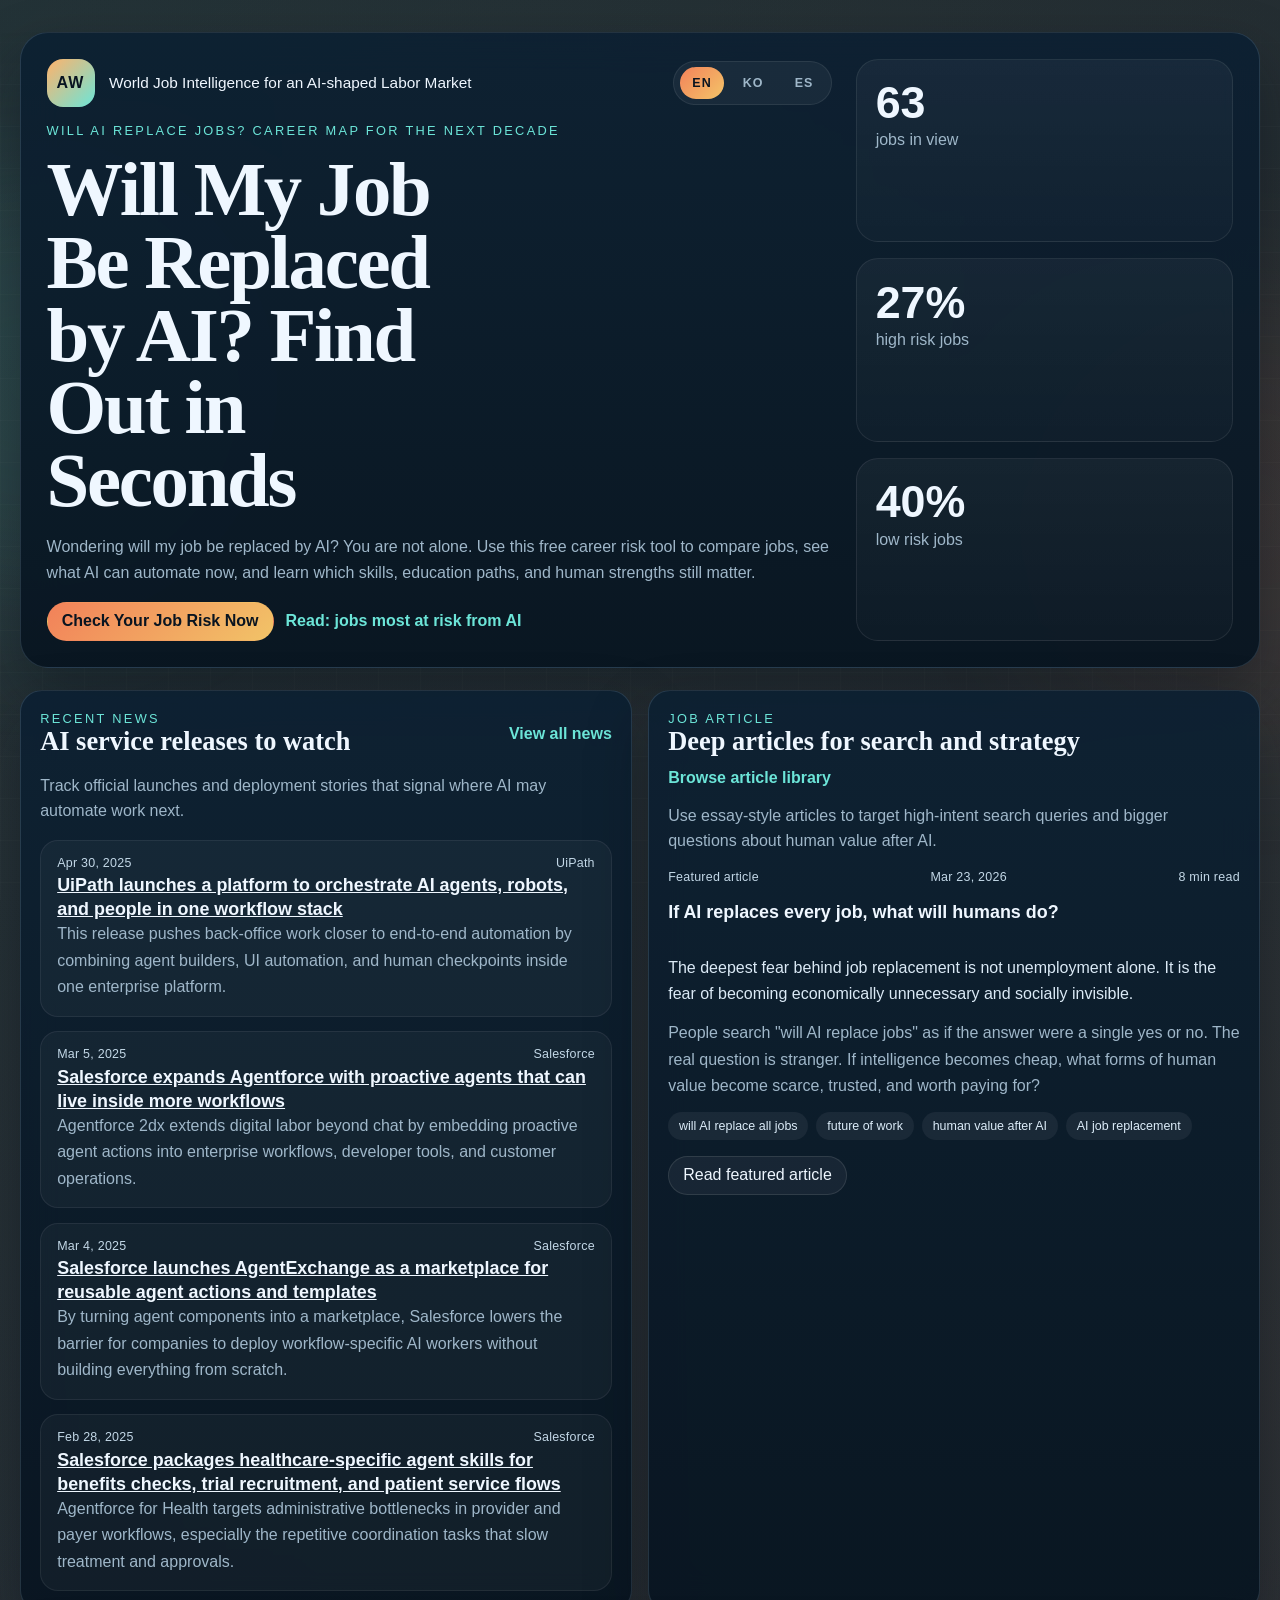
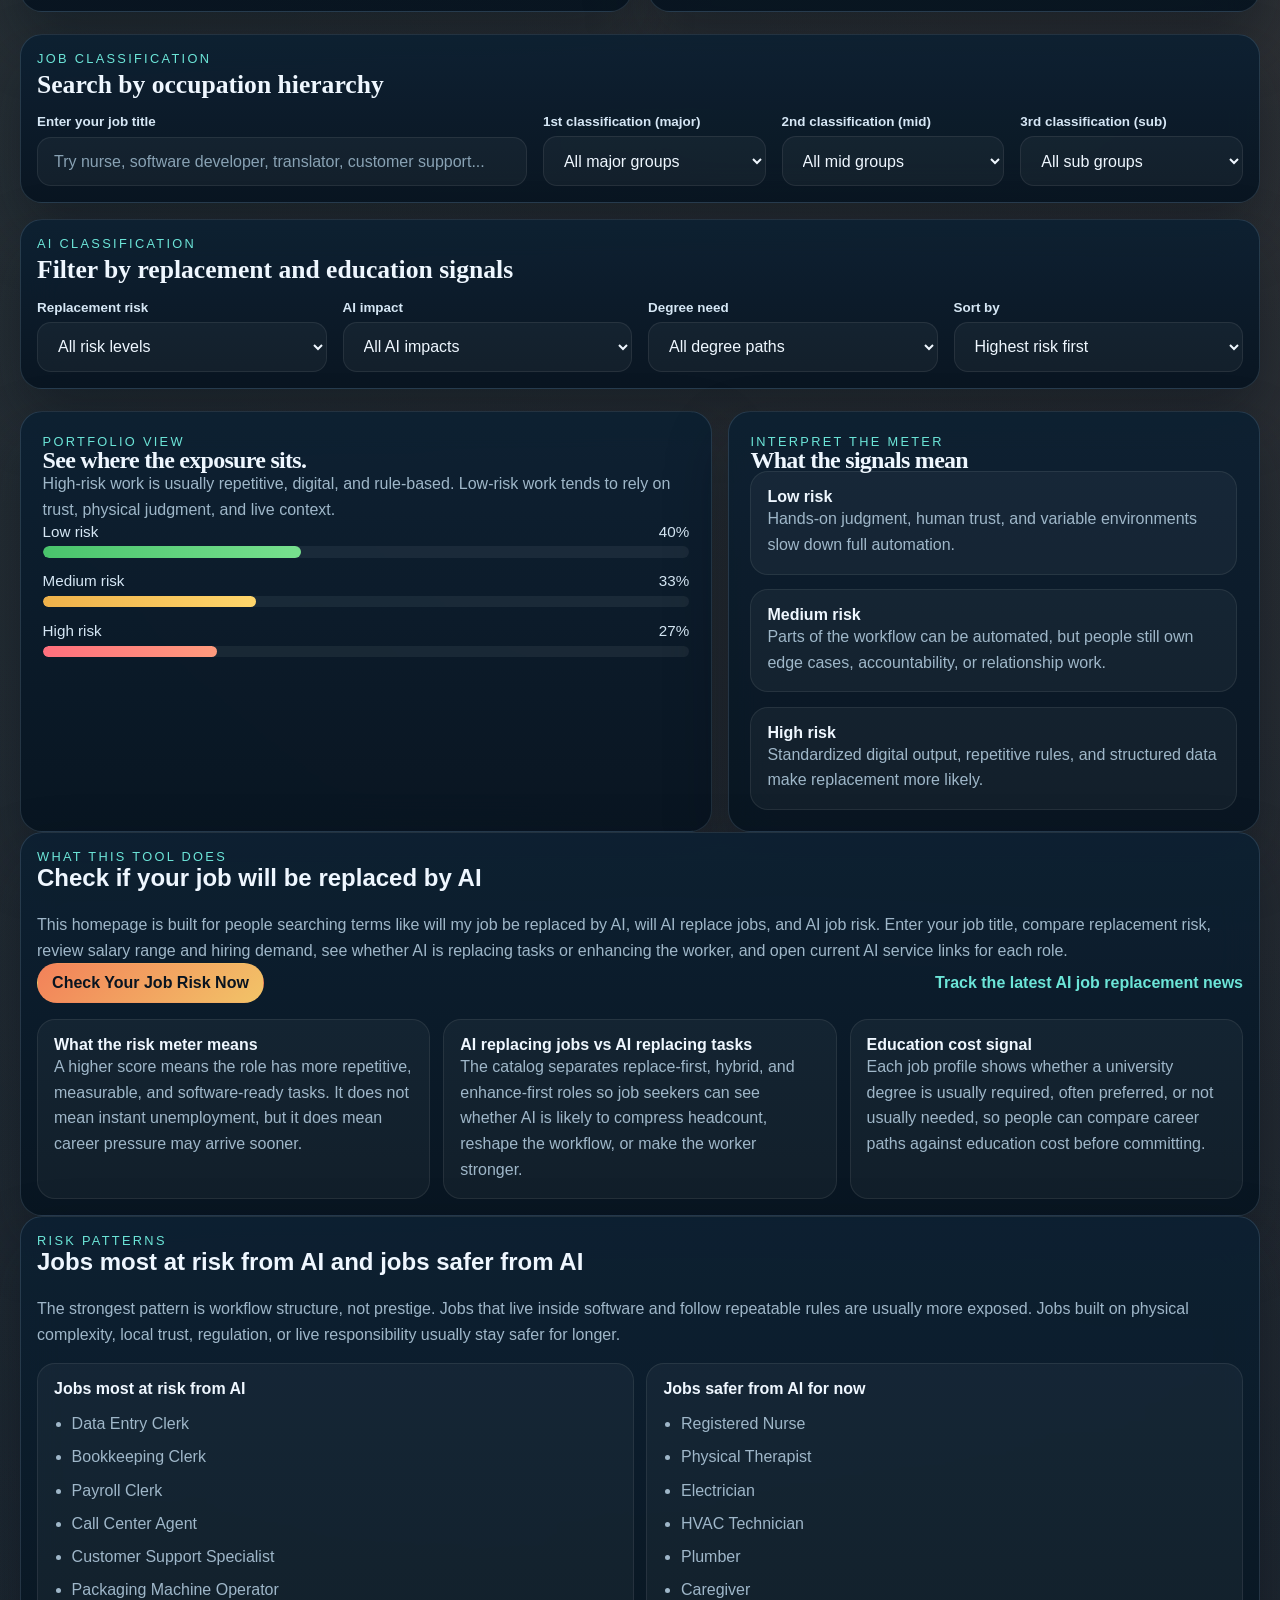
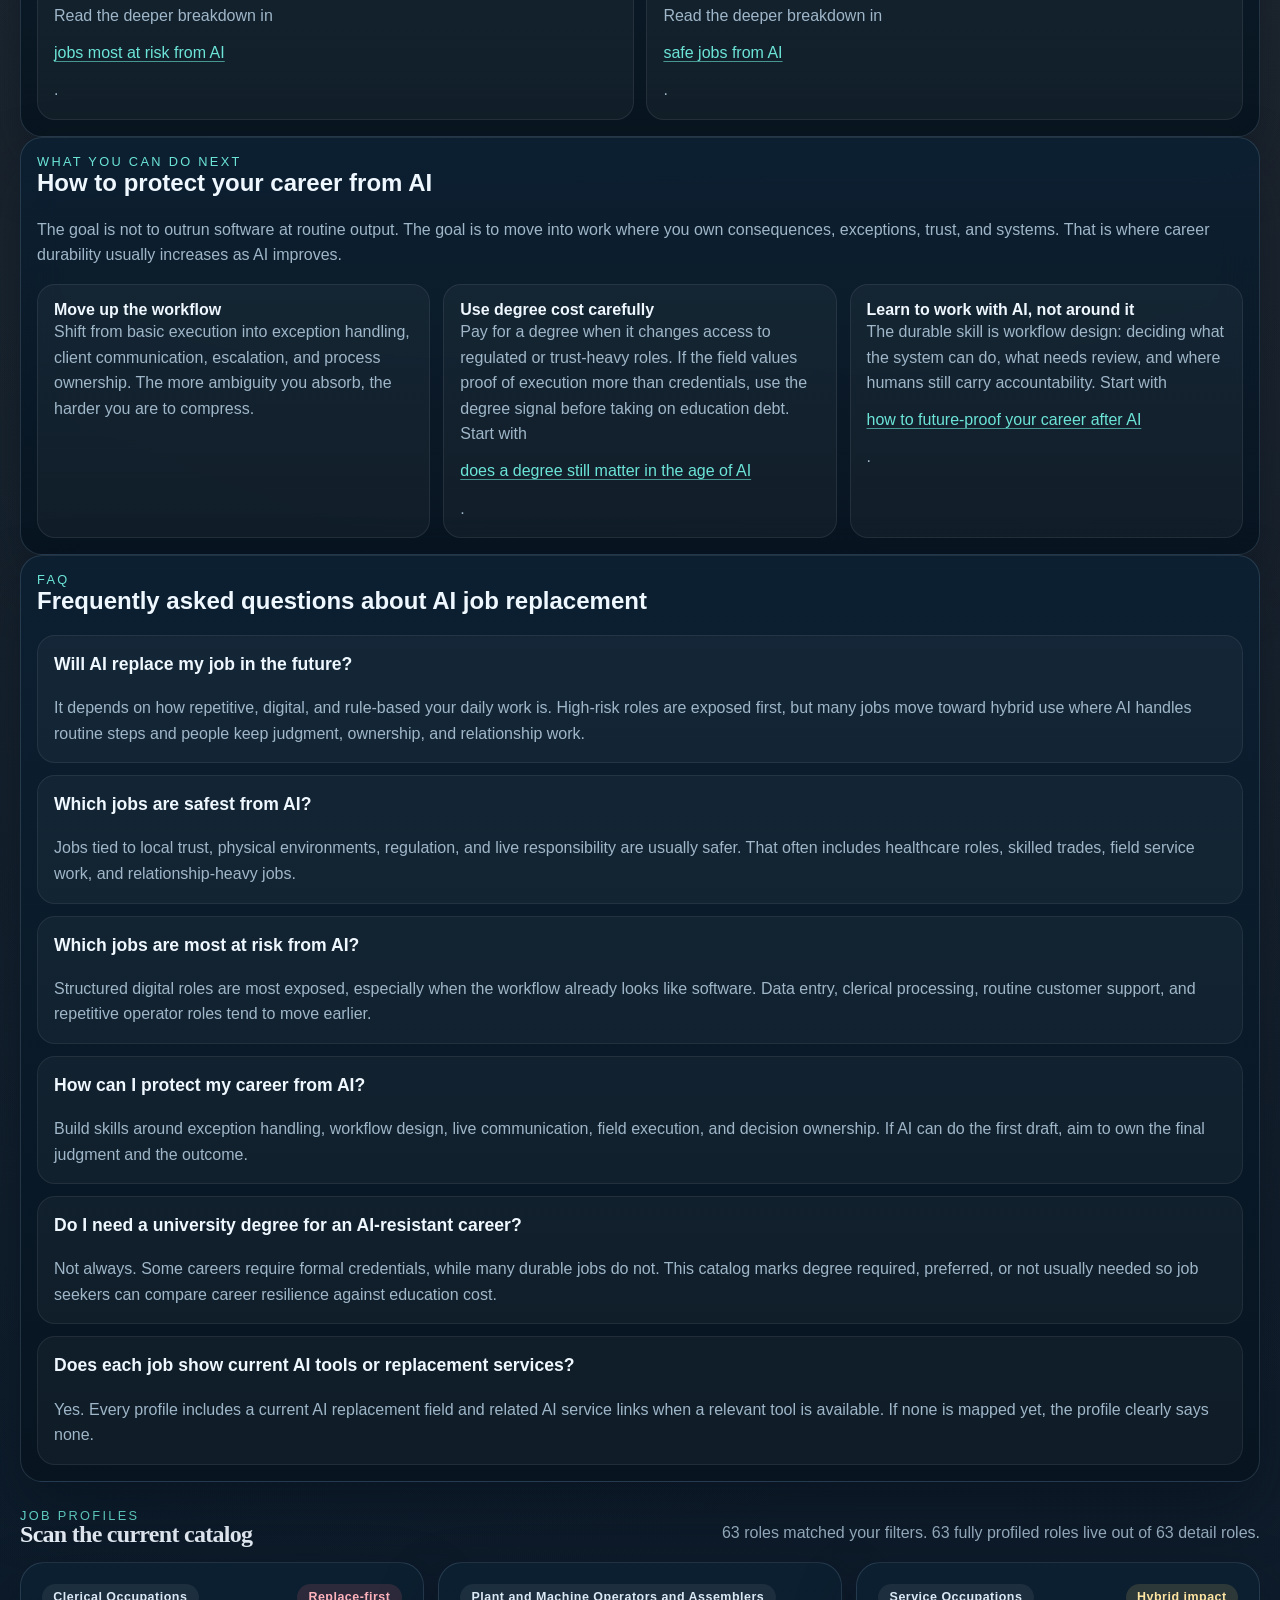
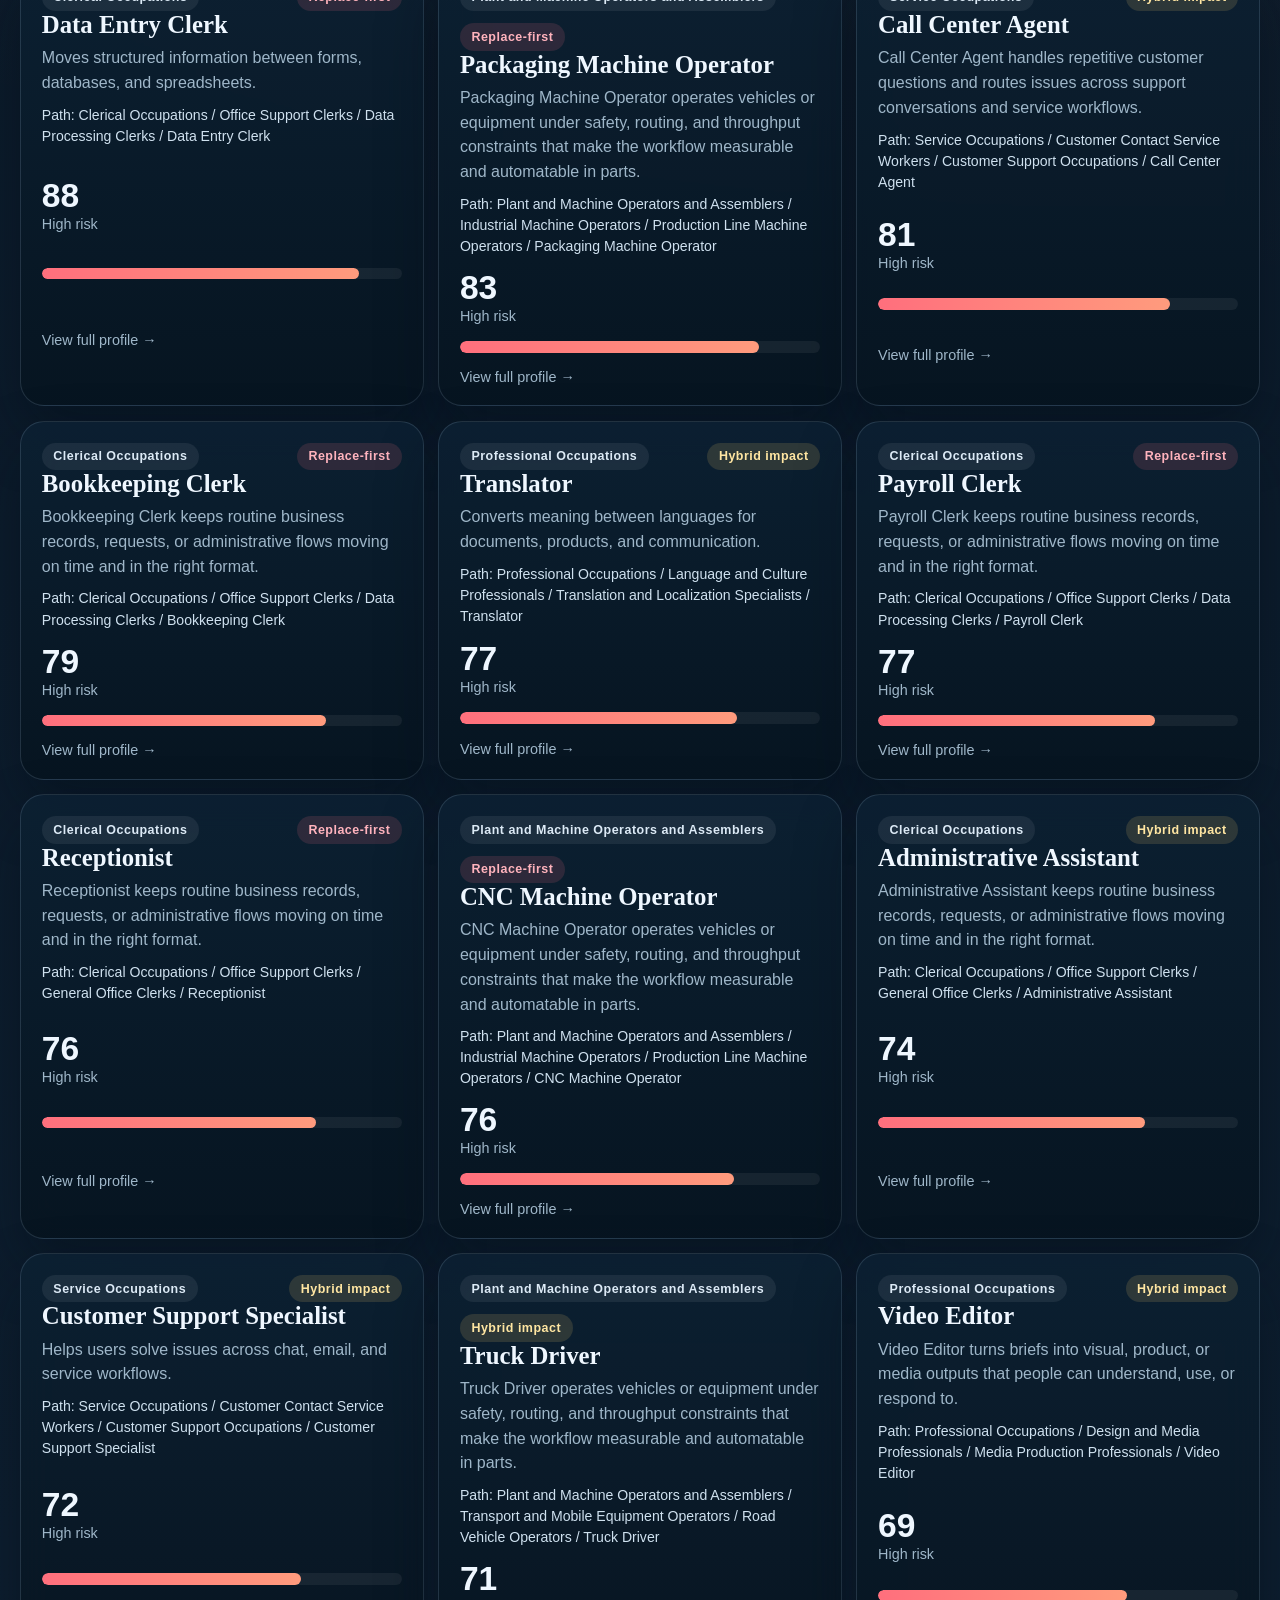
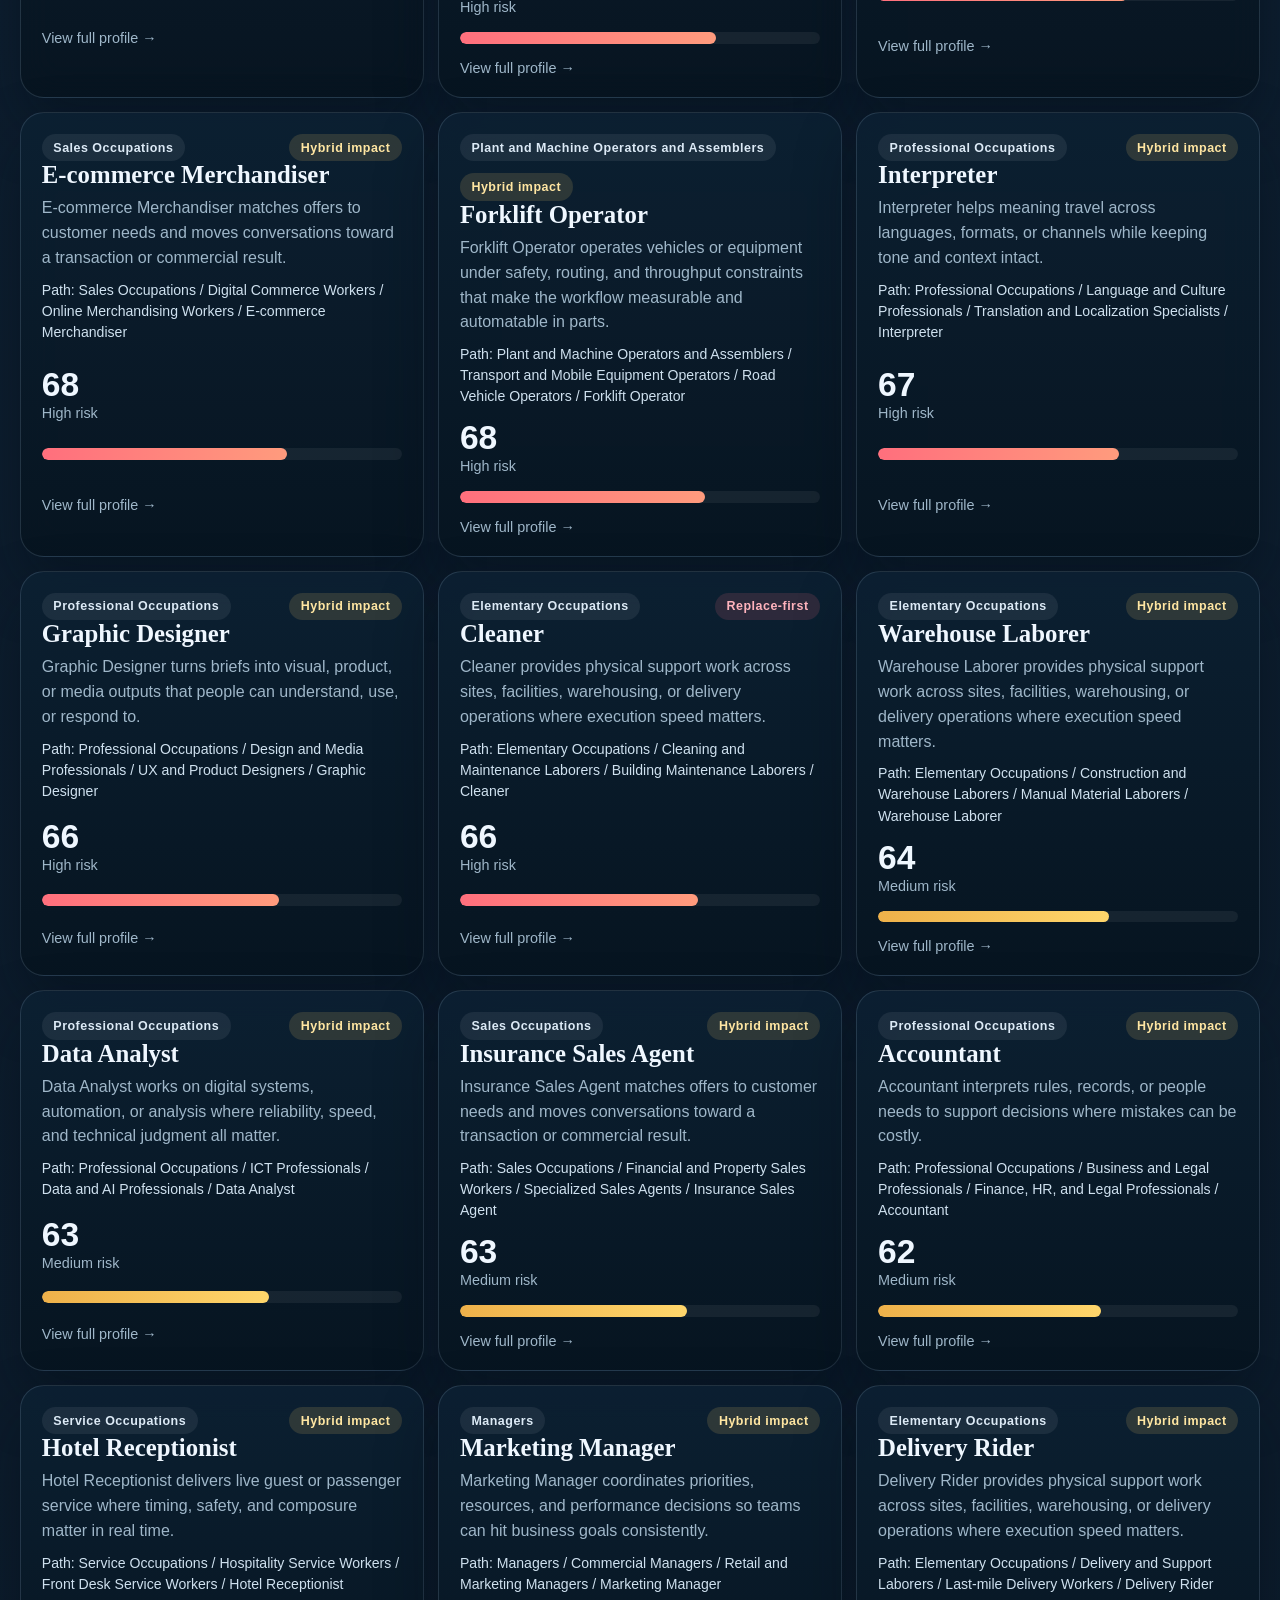
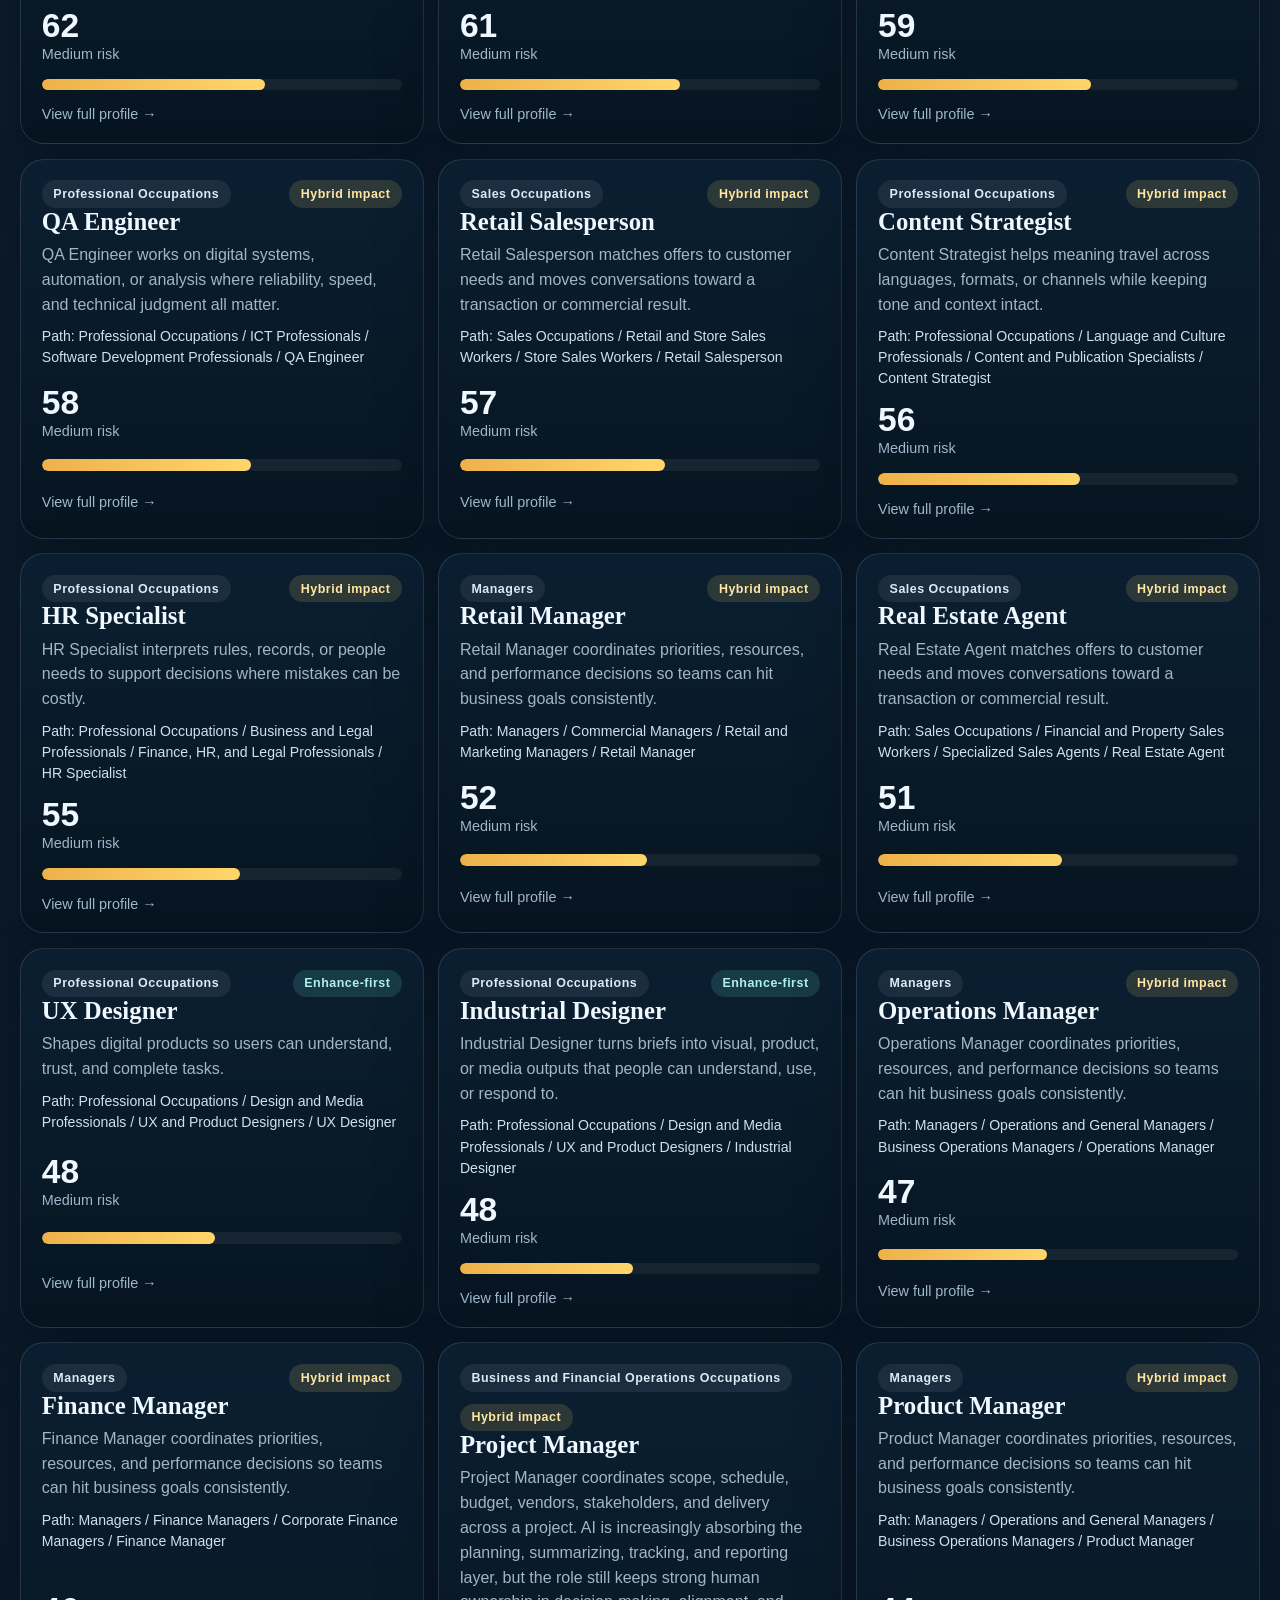
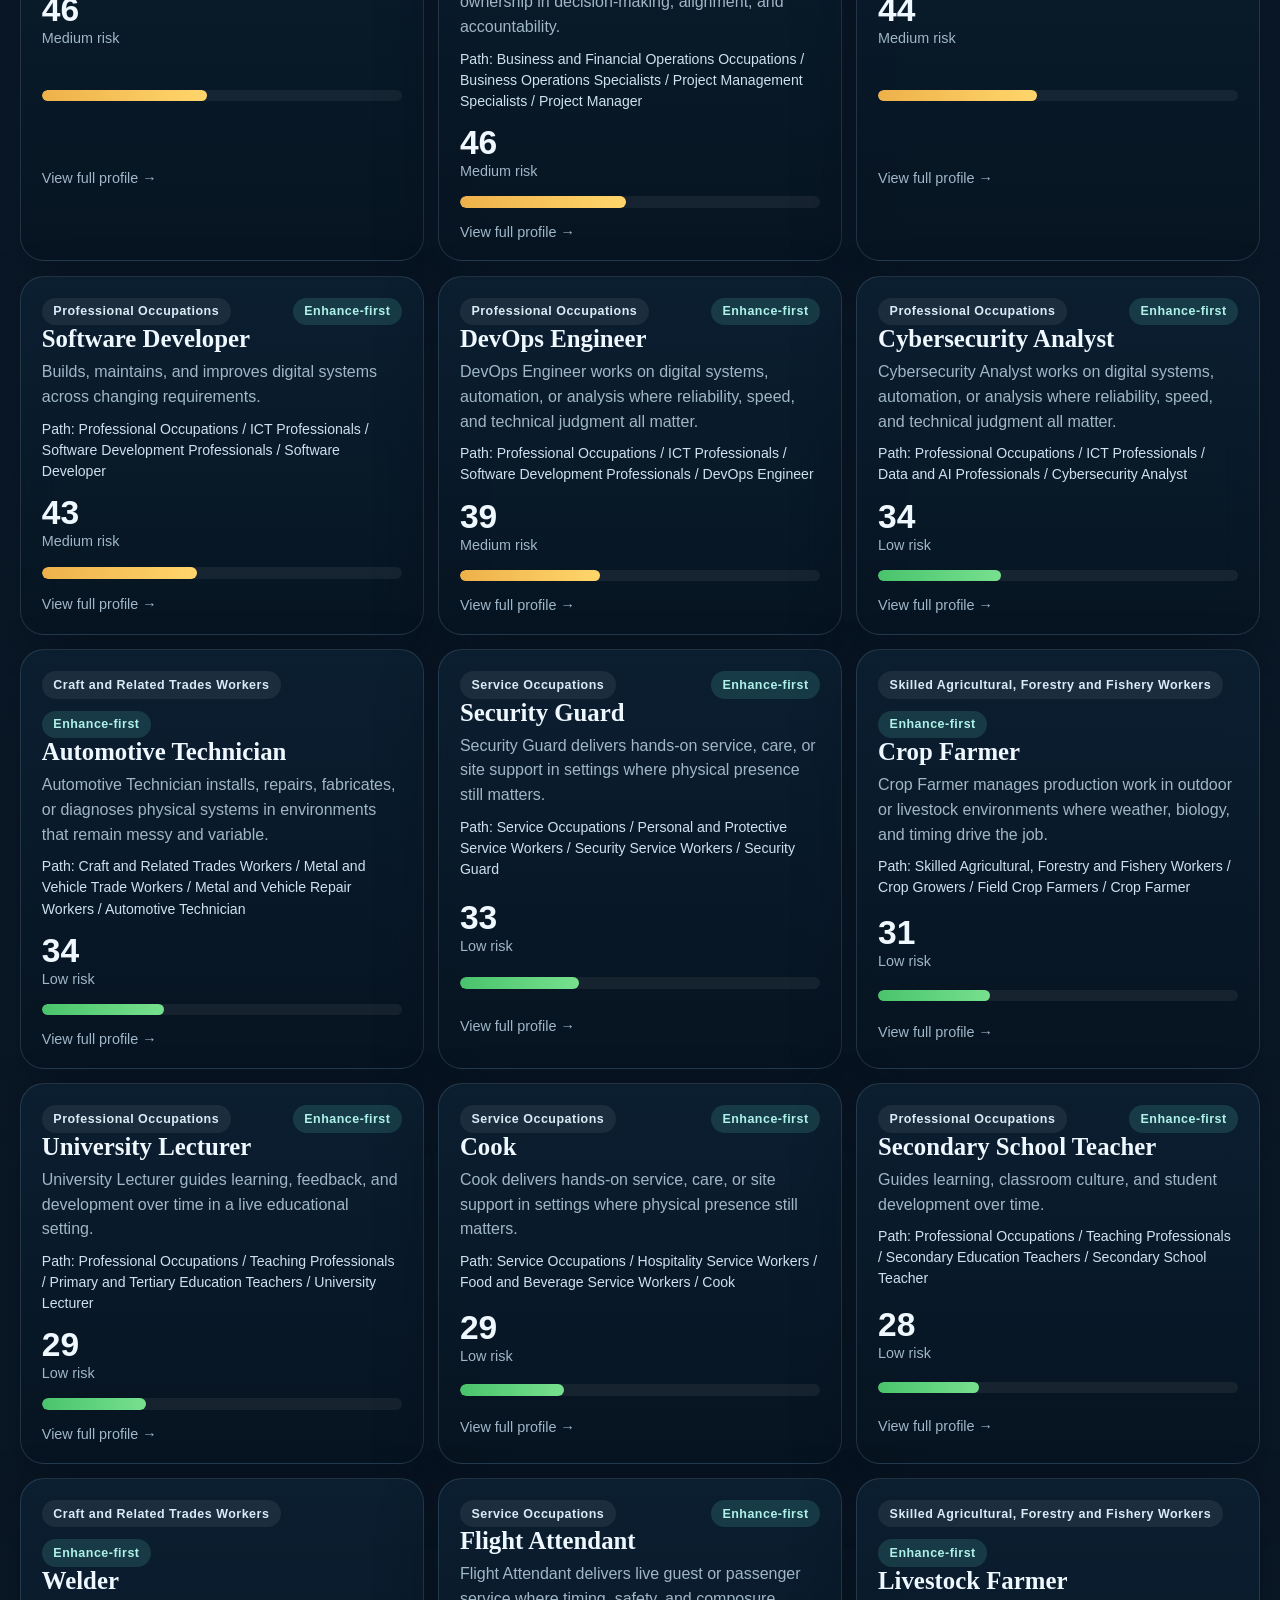
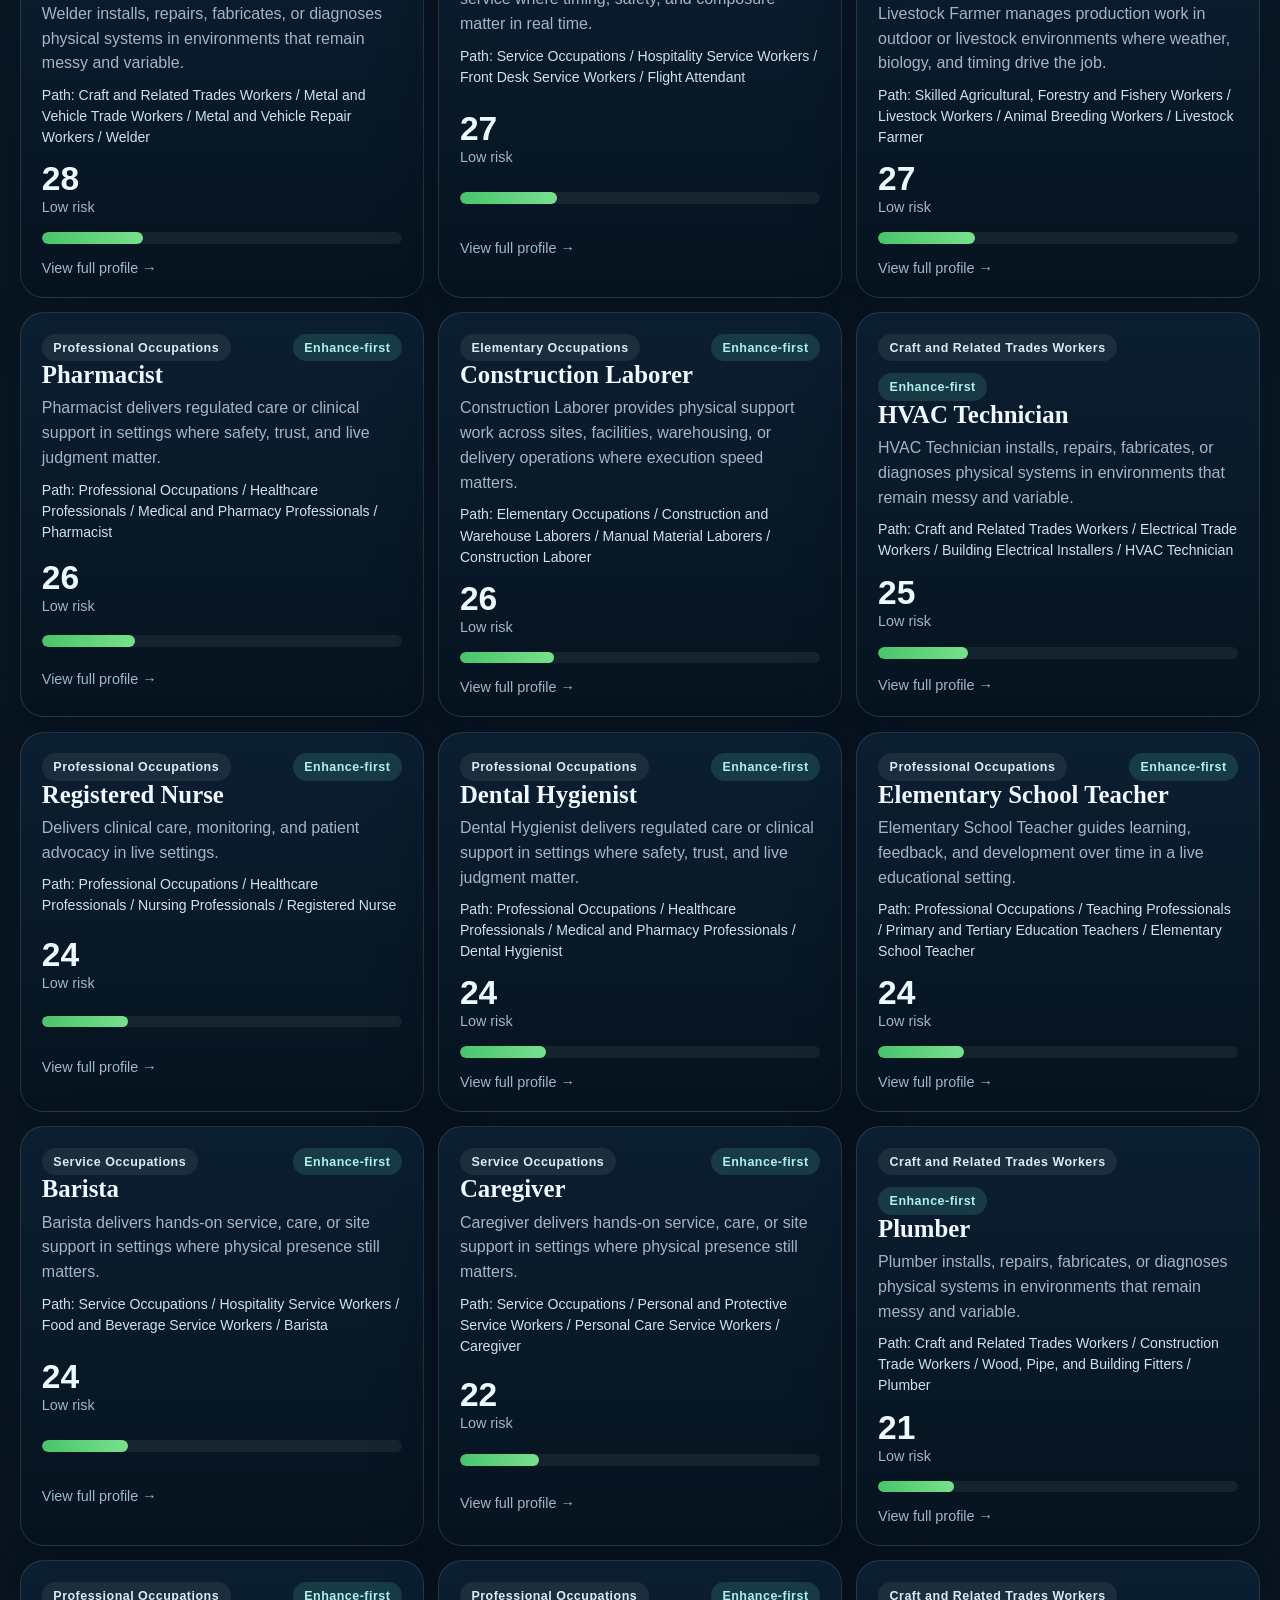
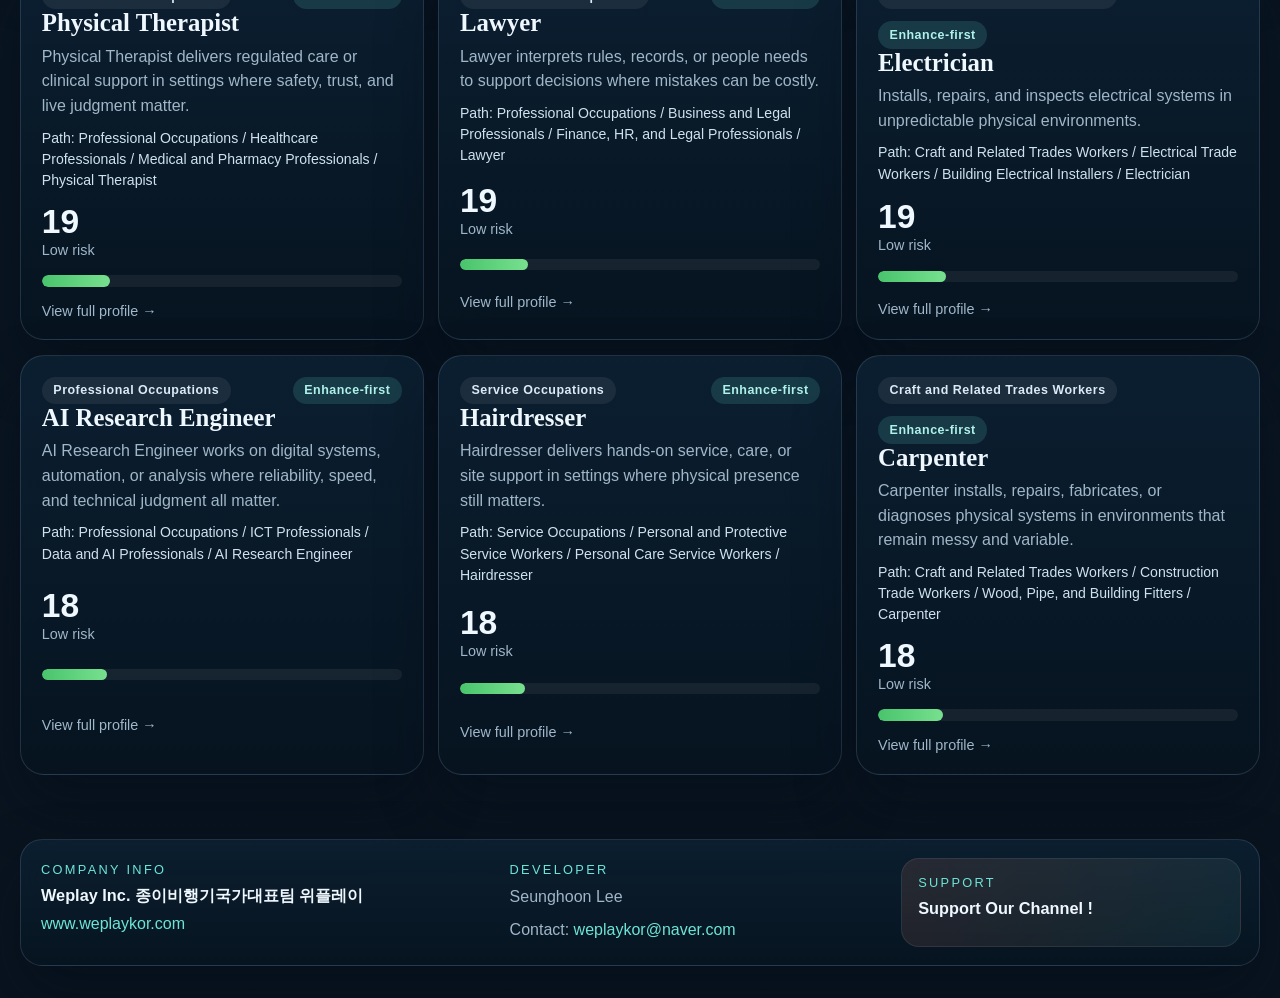
==== commit 4a97969c: "Add Project Manager occupation and taxonomy node" ====
--- a/index.html
+++ b/index.html
@@ -451,6 +451,6 @@
     </div>
   </div>
 
-  <script src="app.js?v=2026-03-23-4"></script>
+  <script src="app.js?v=2026-03-23-5"></script>
 </body>
 </html>
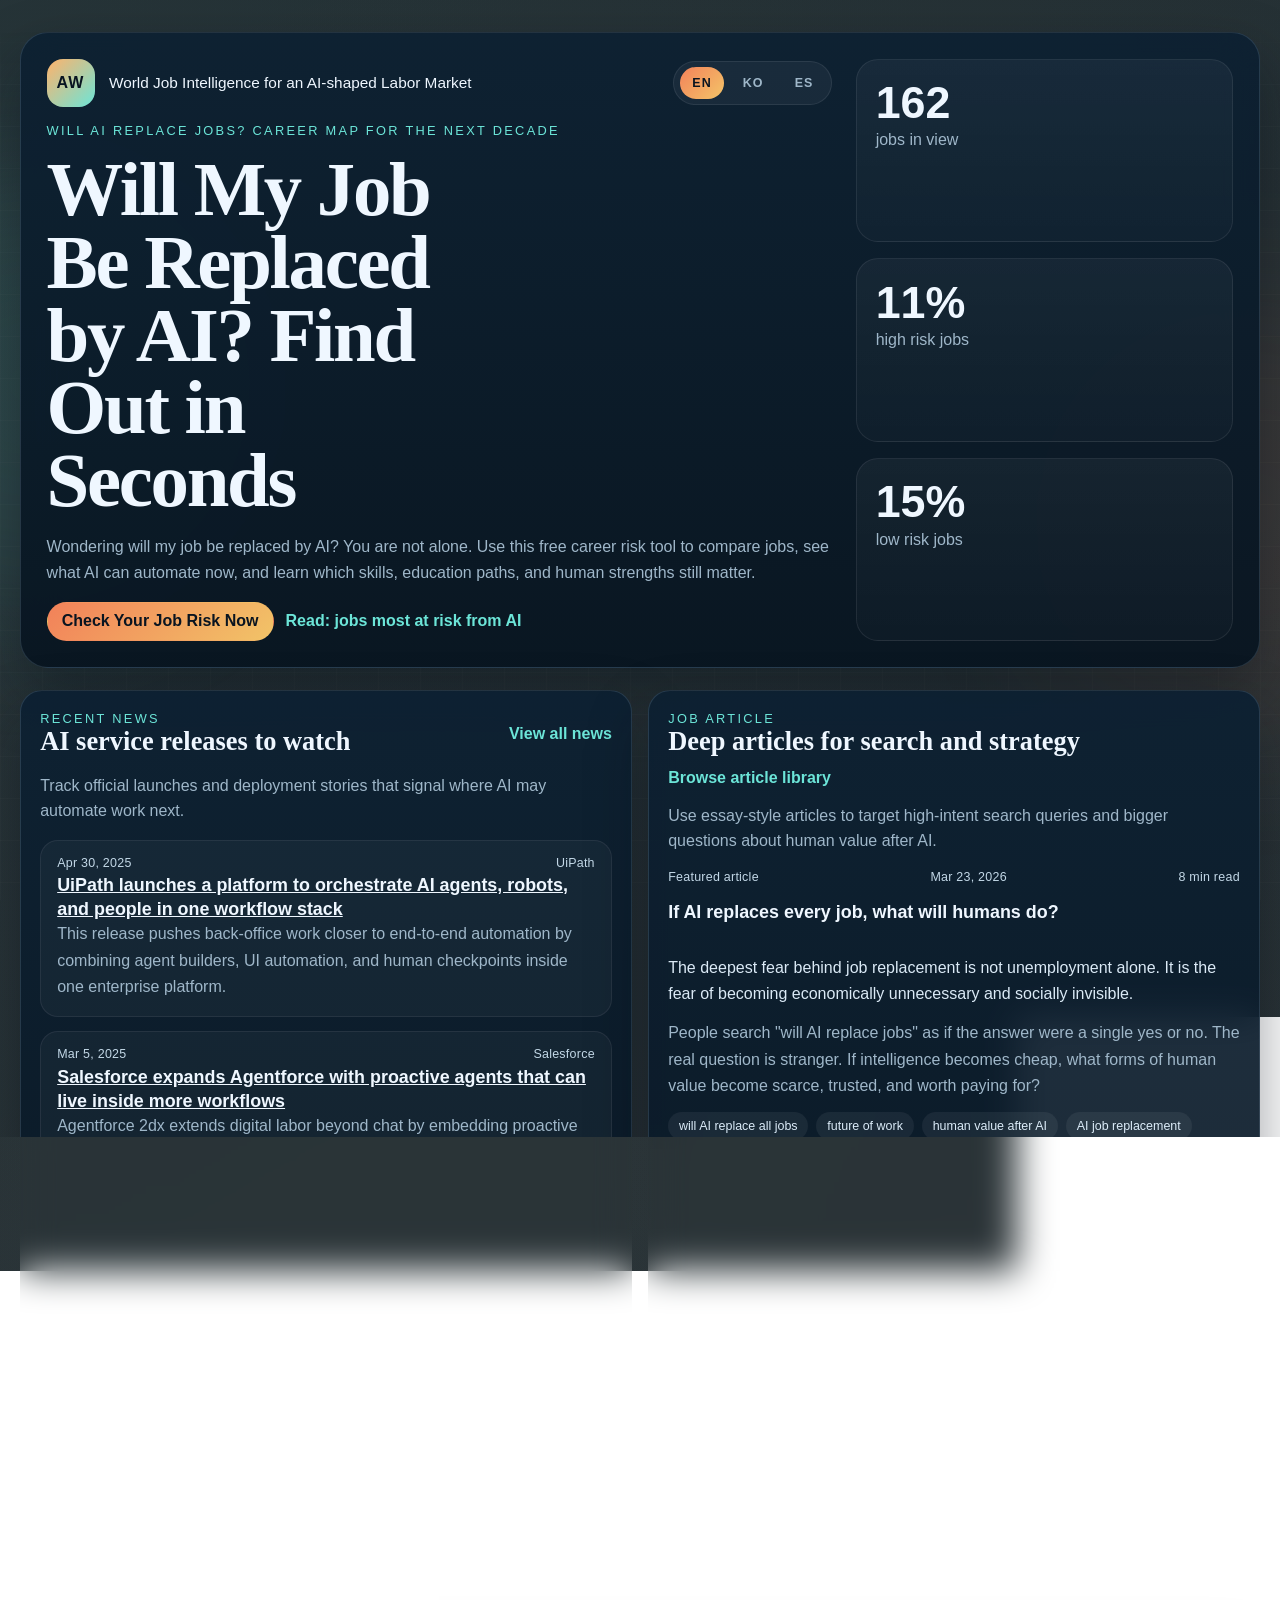
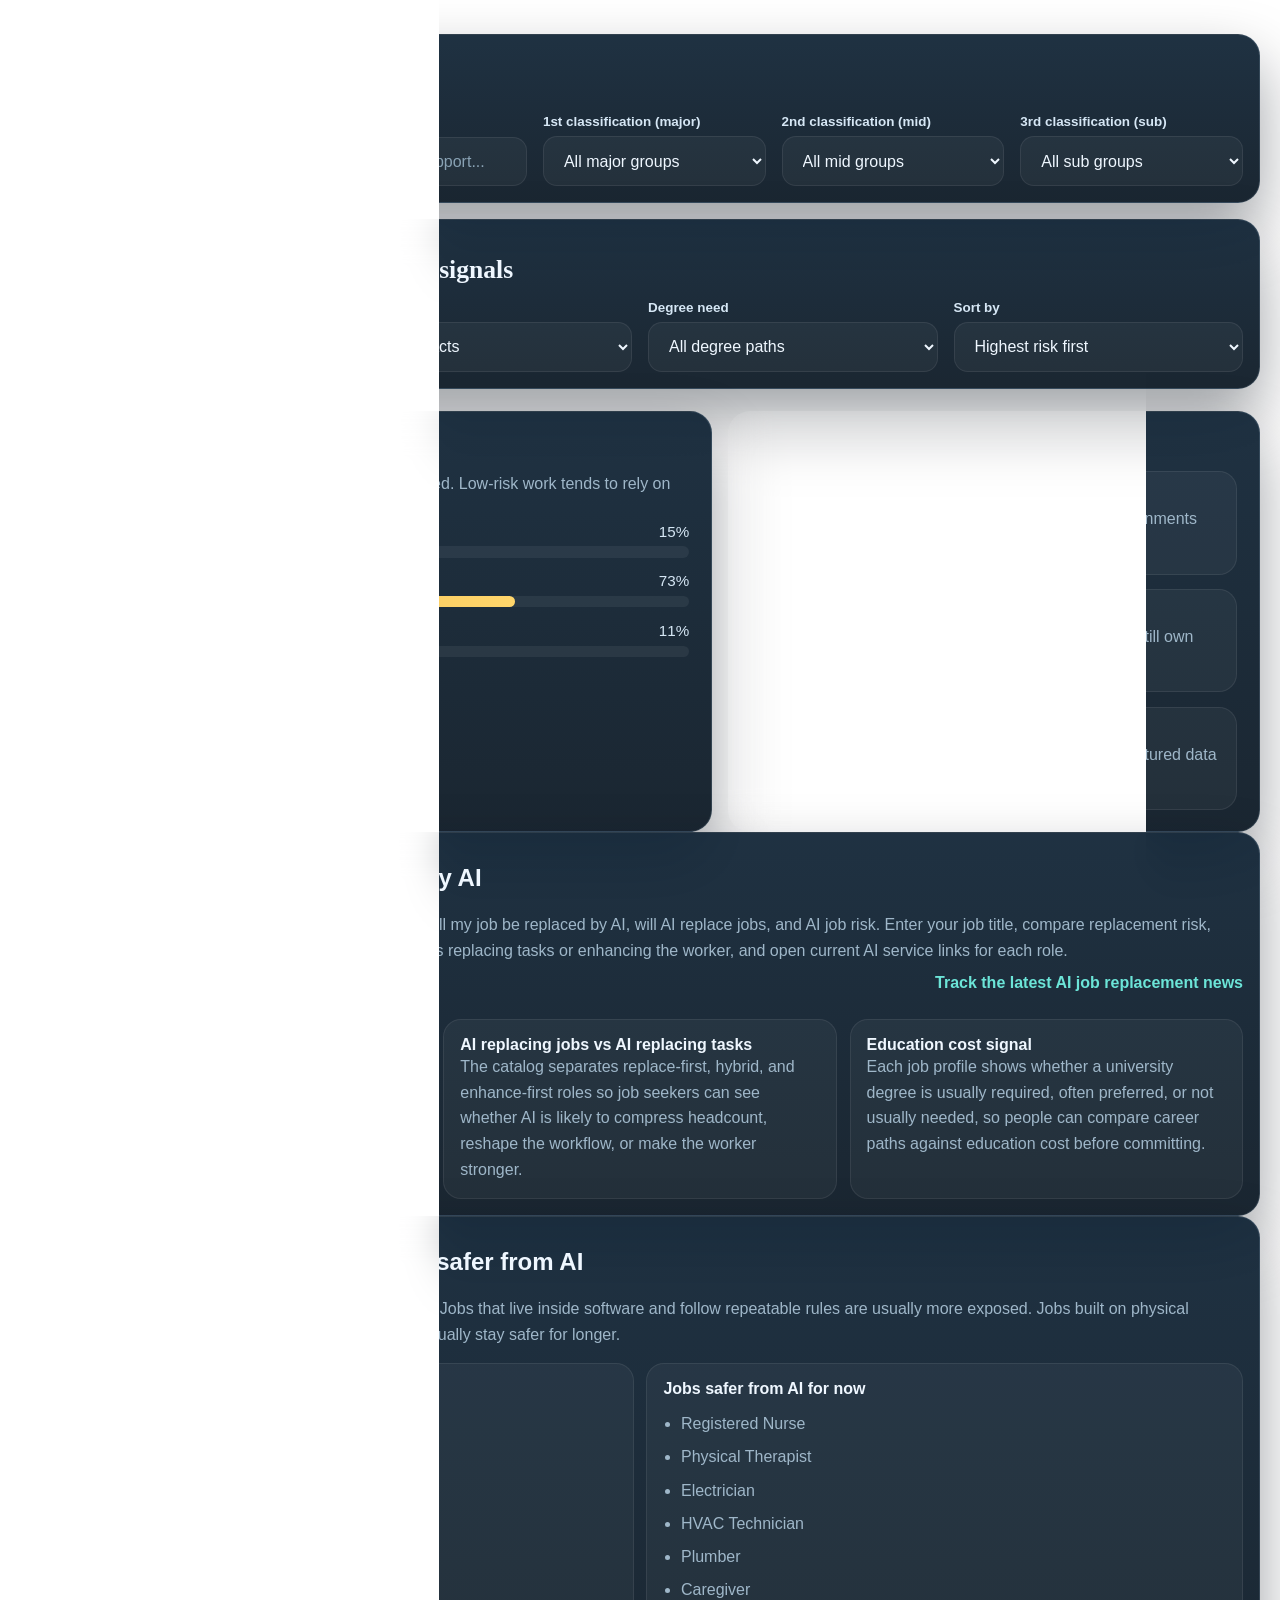
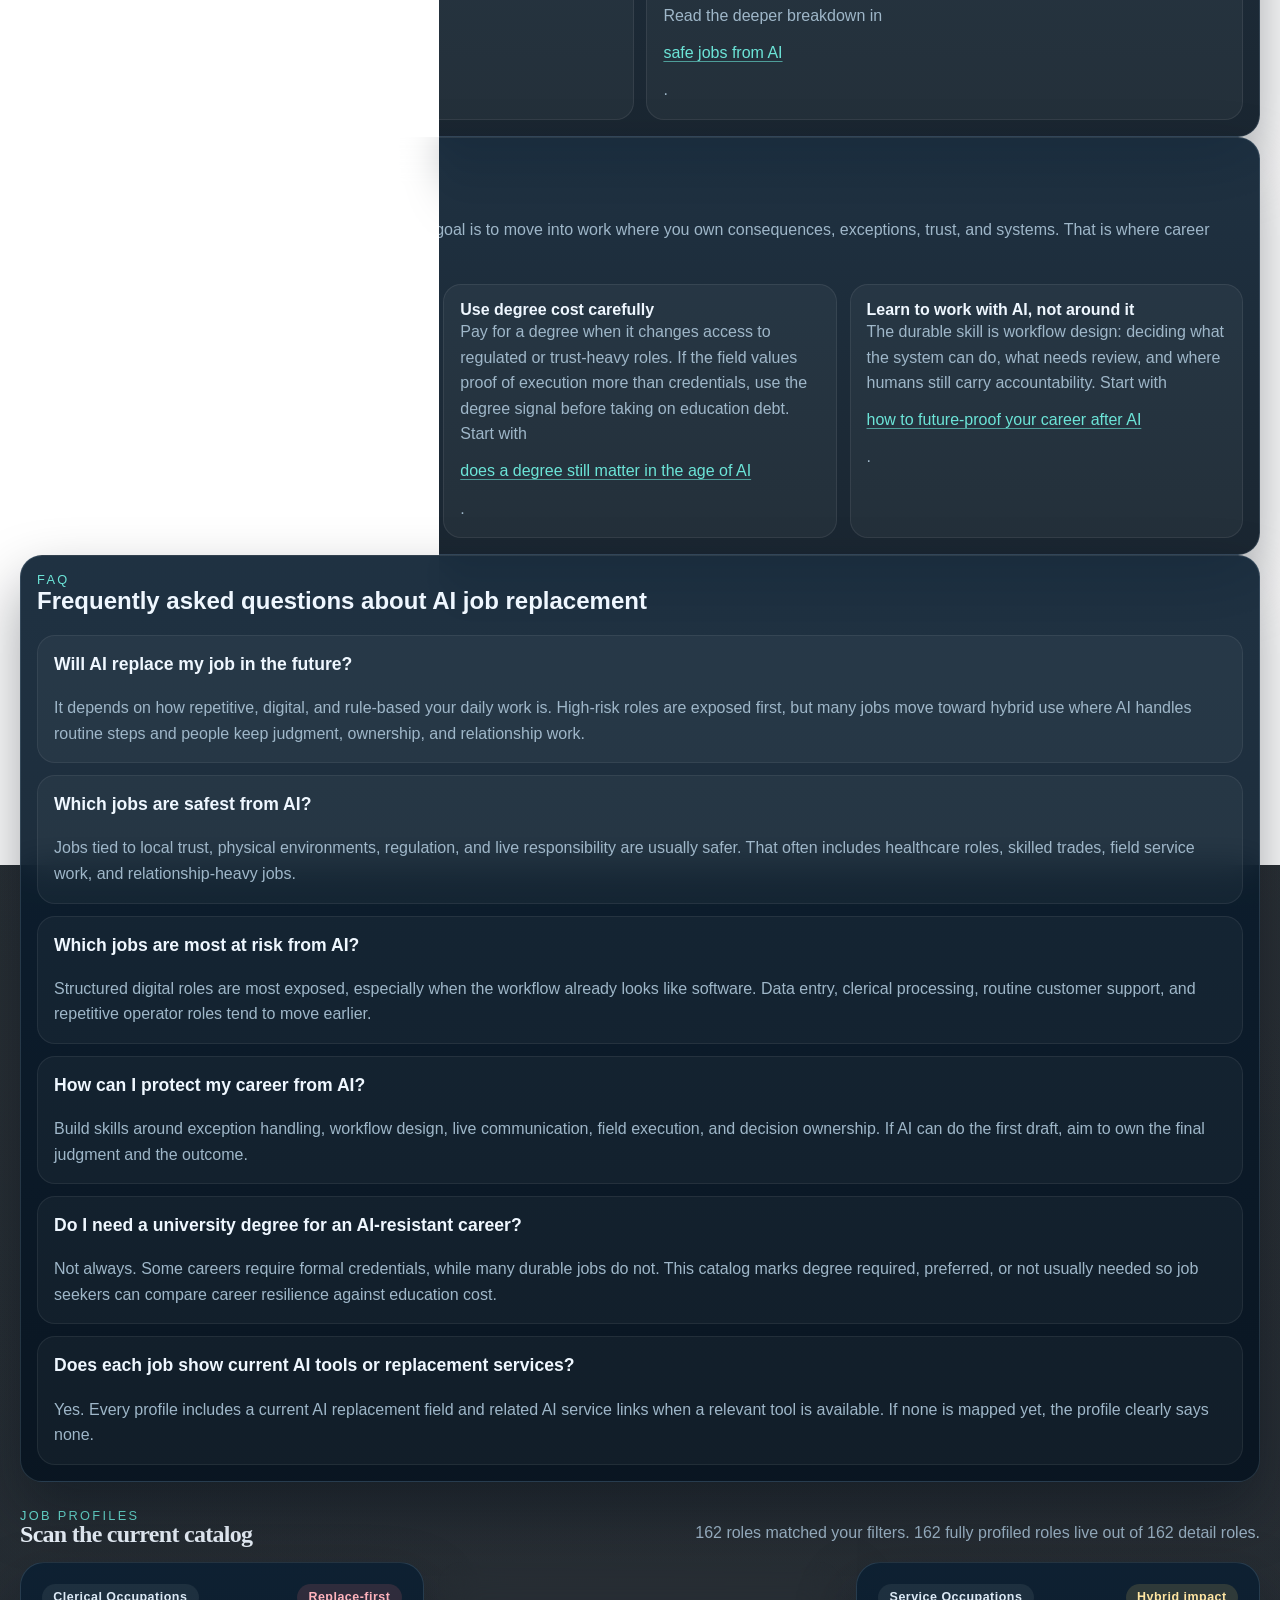
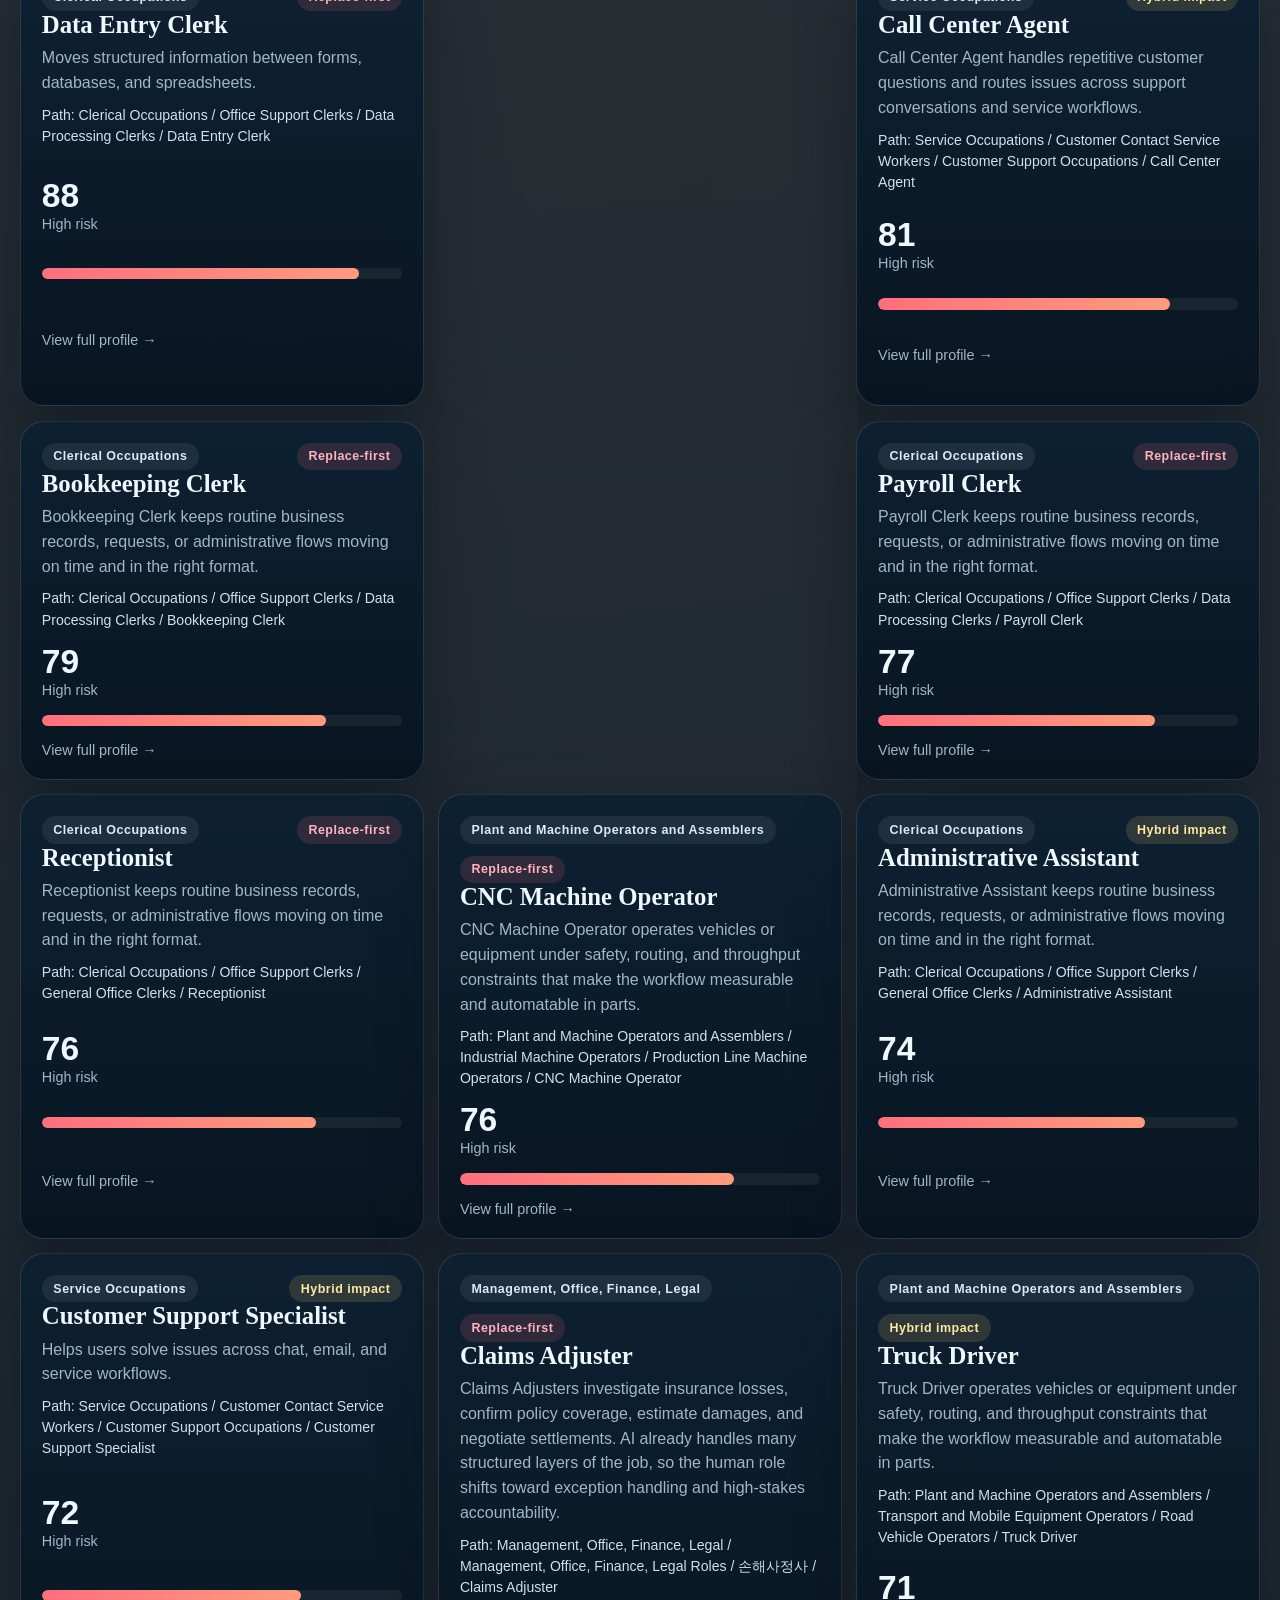
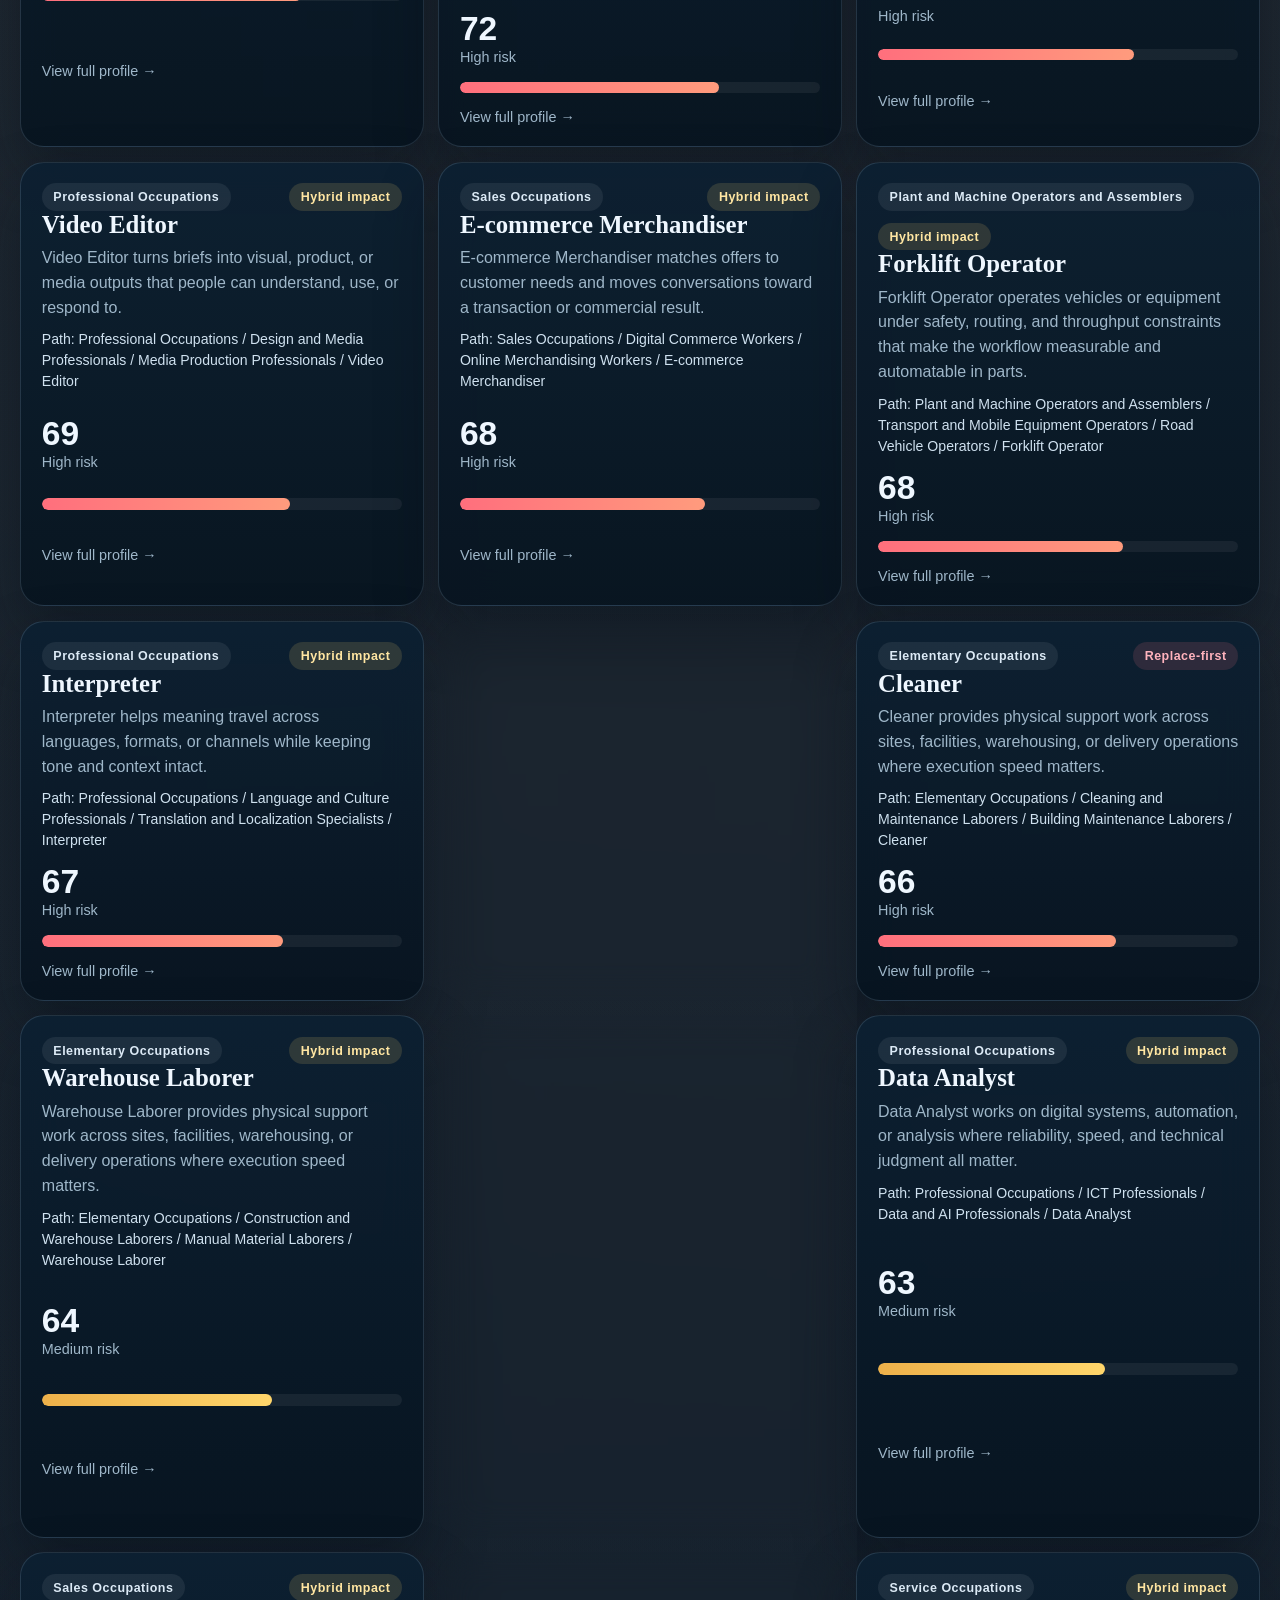
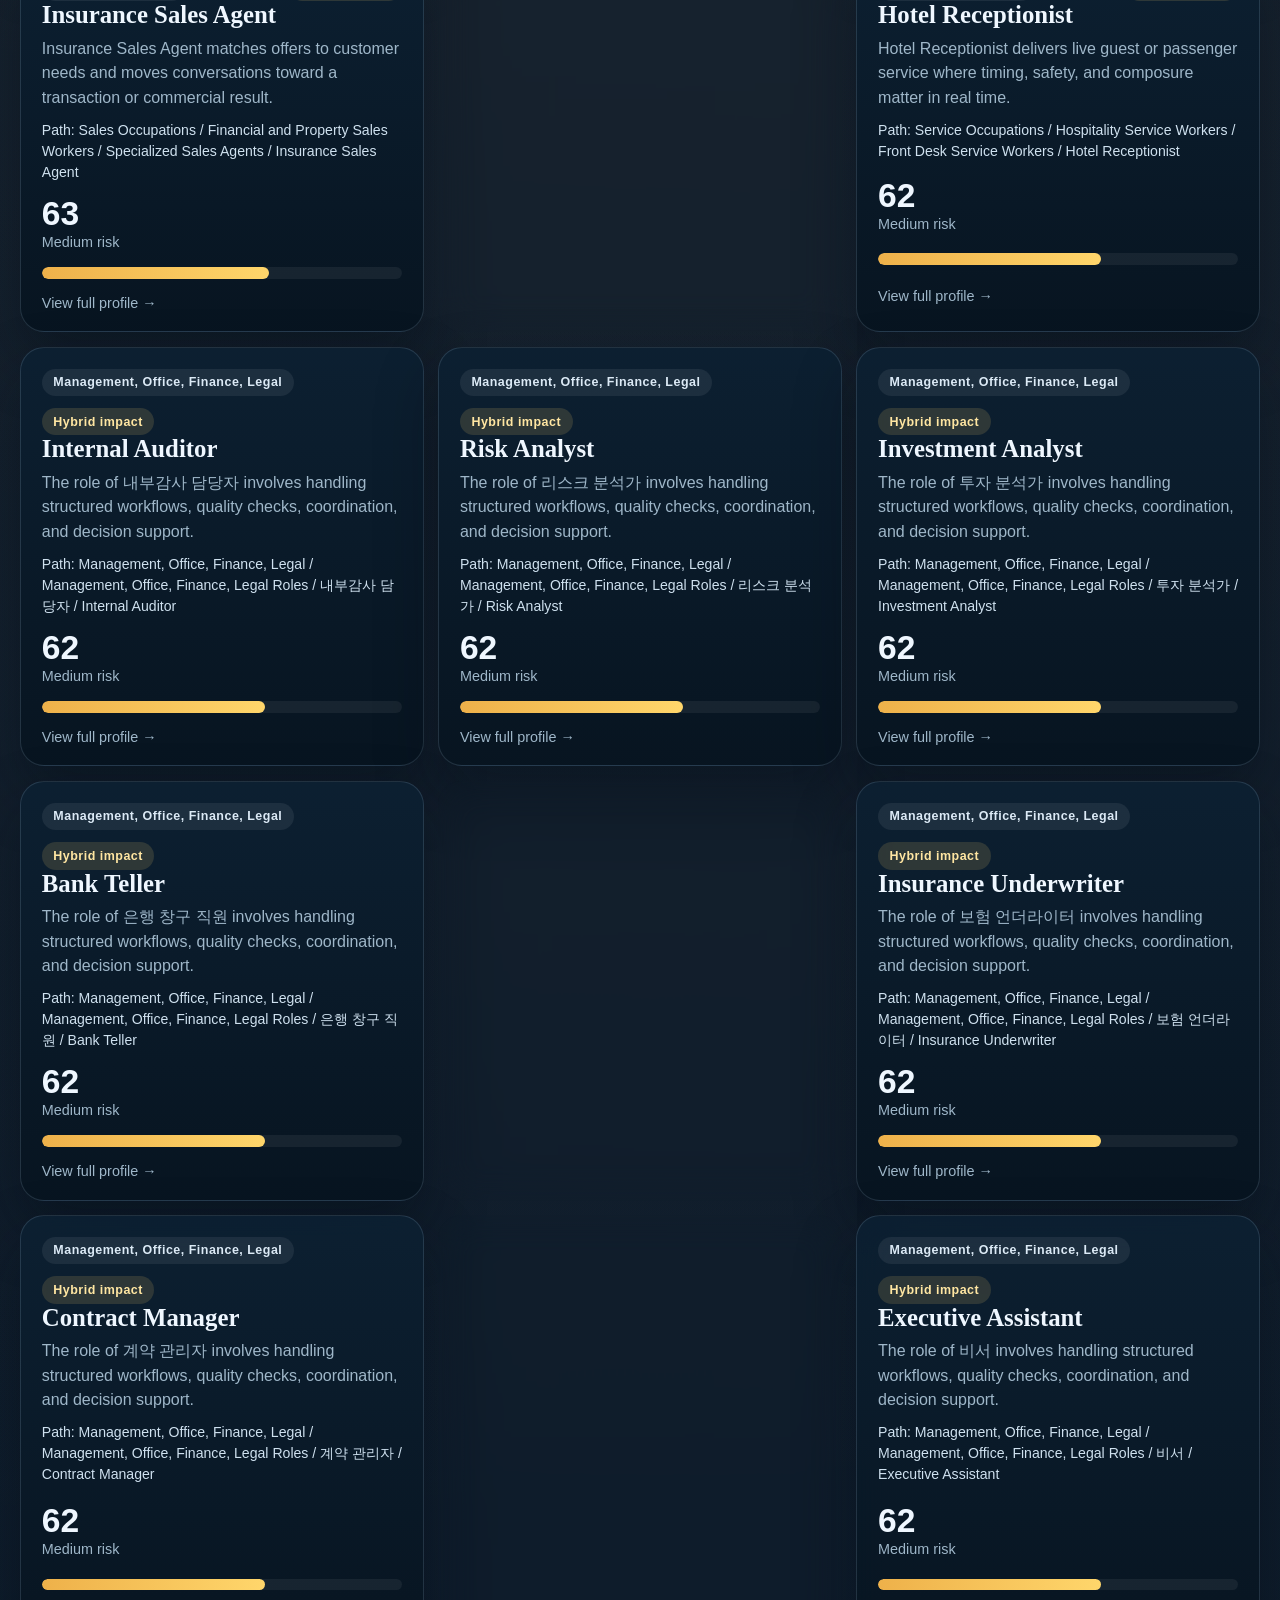
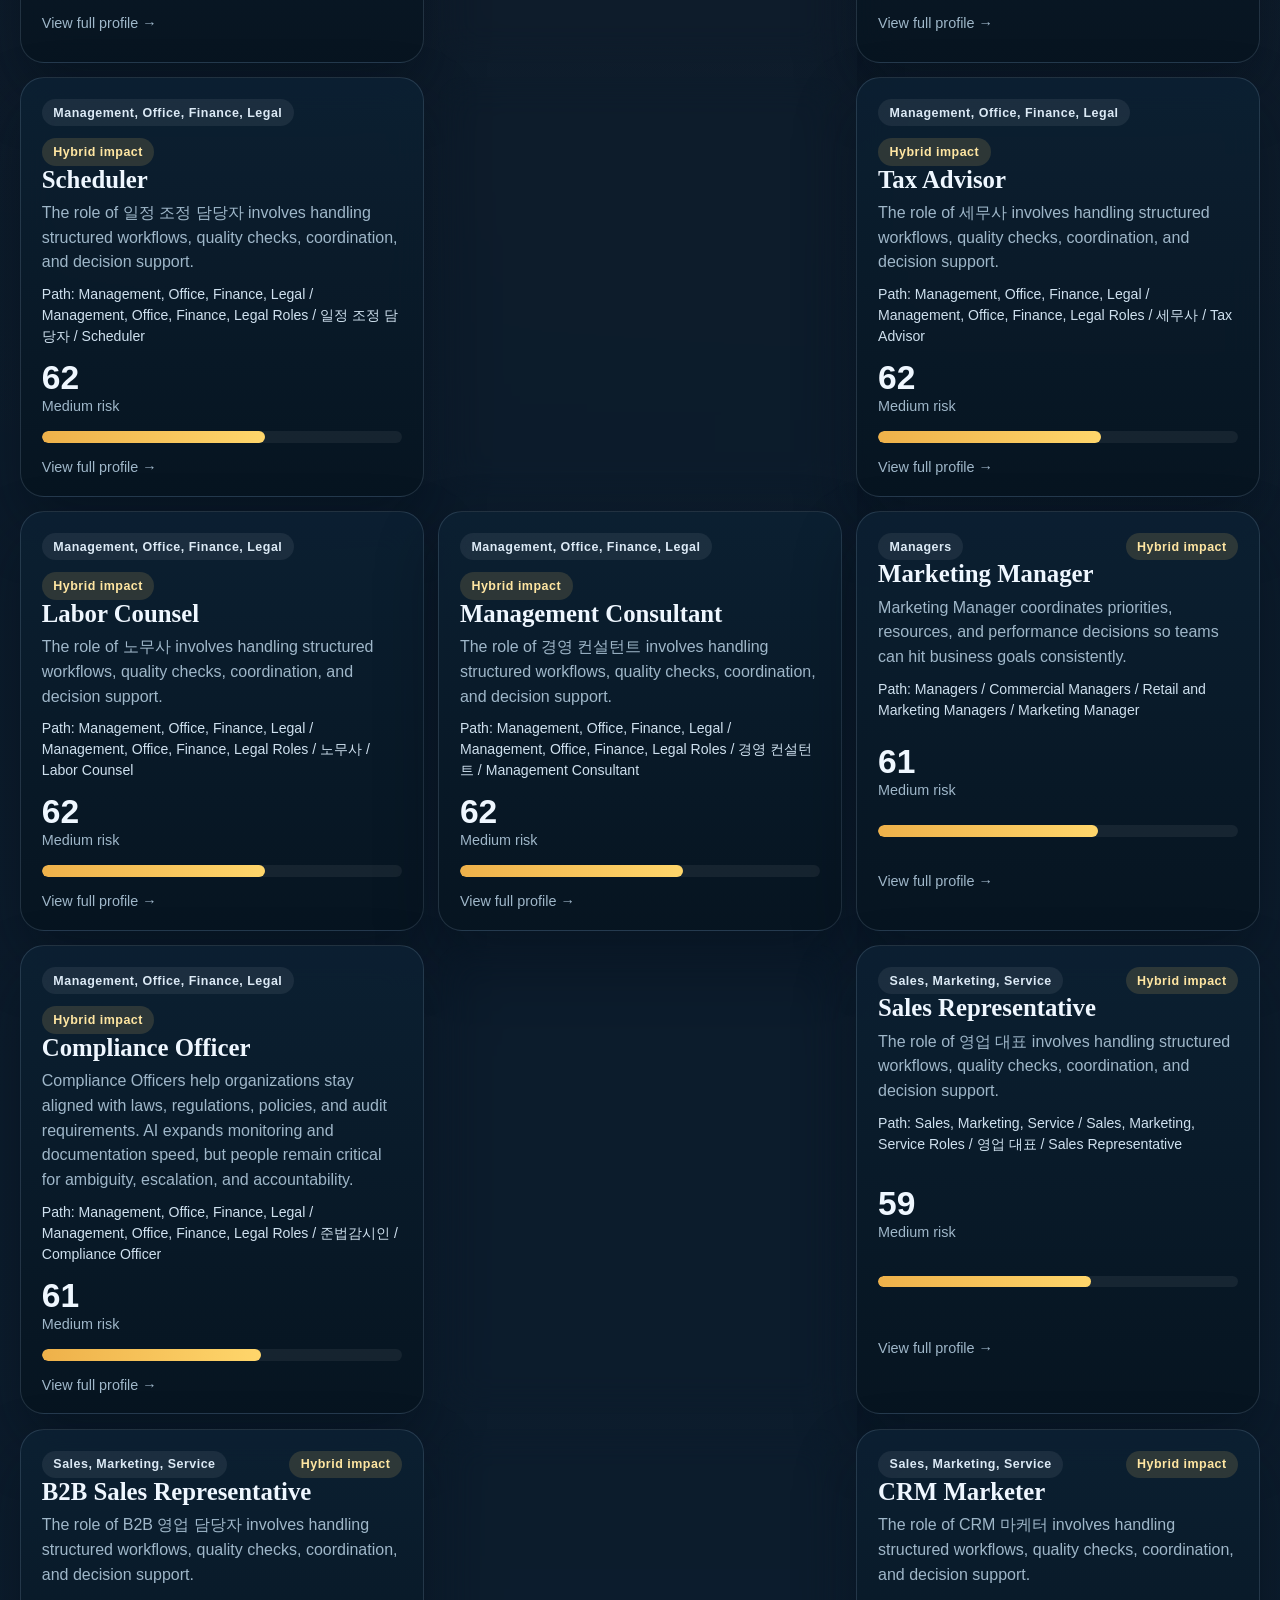
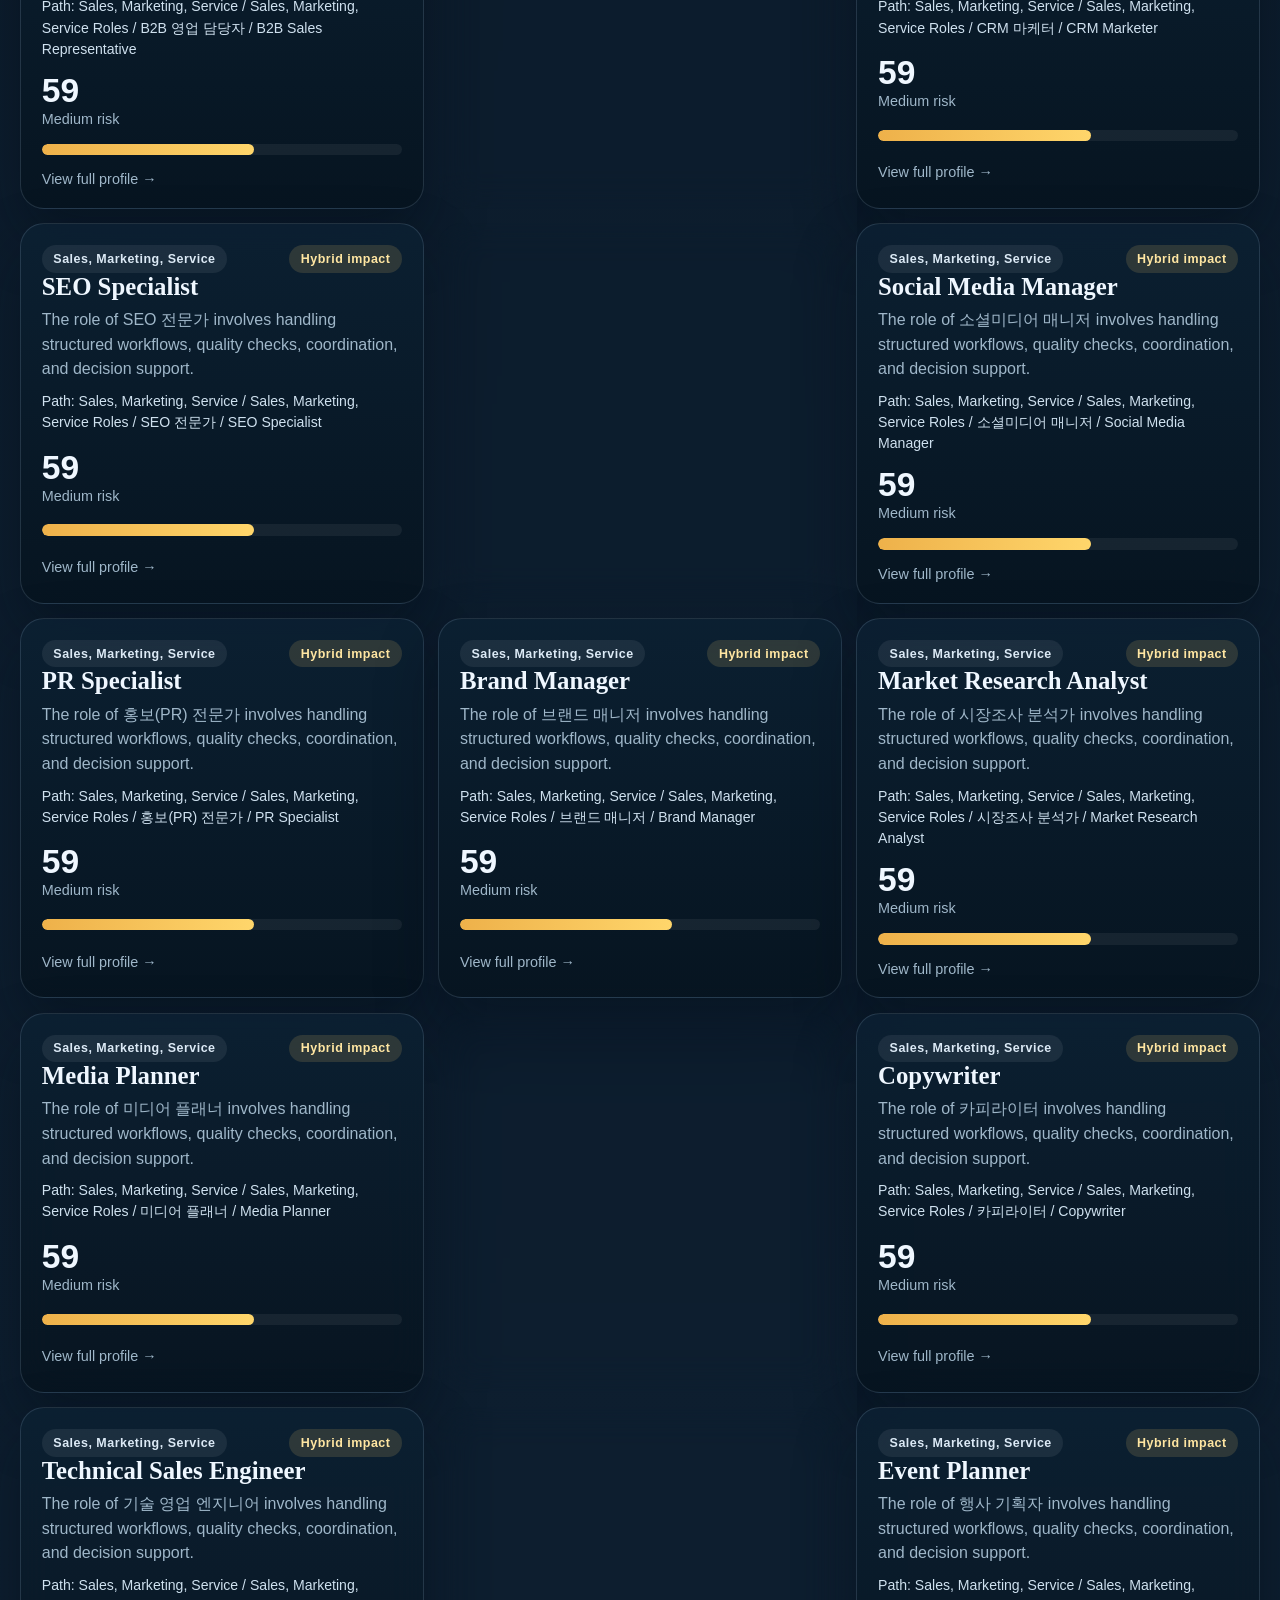
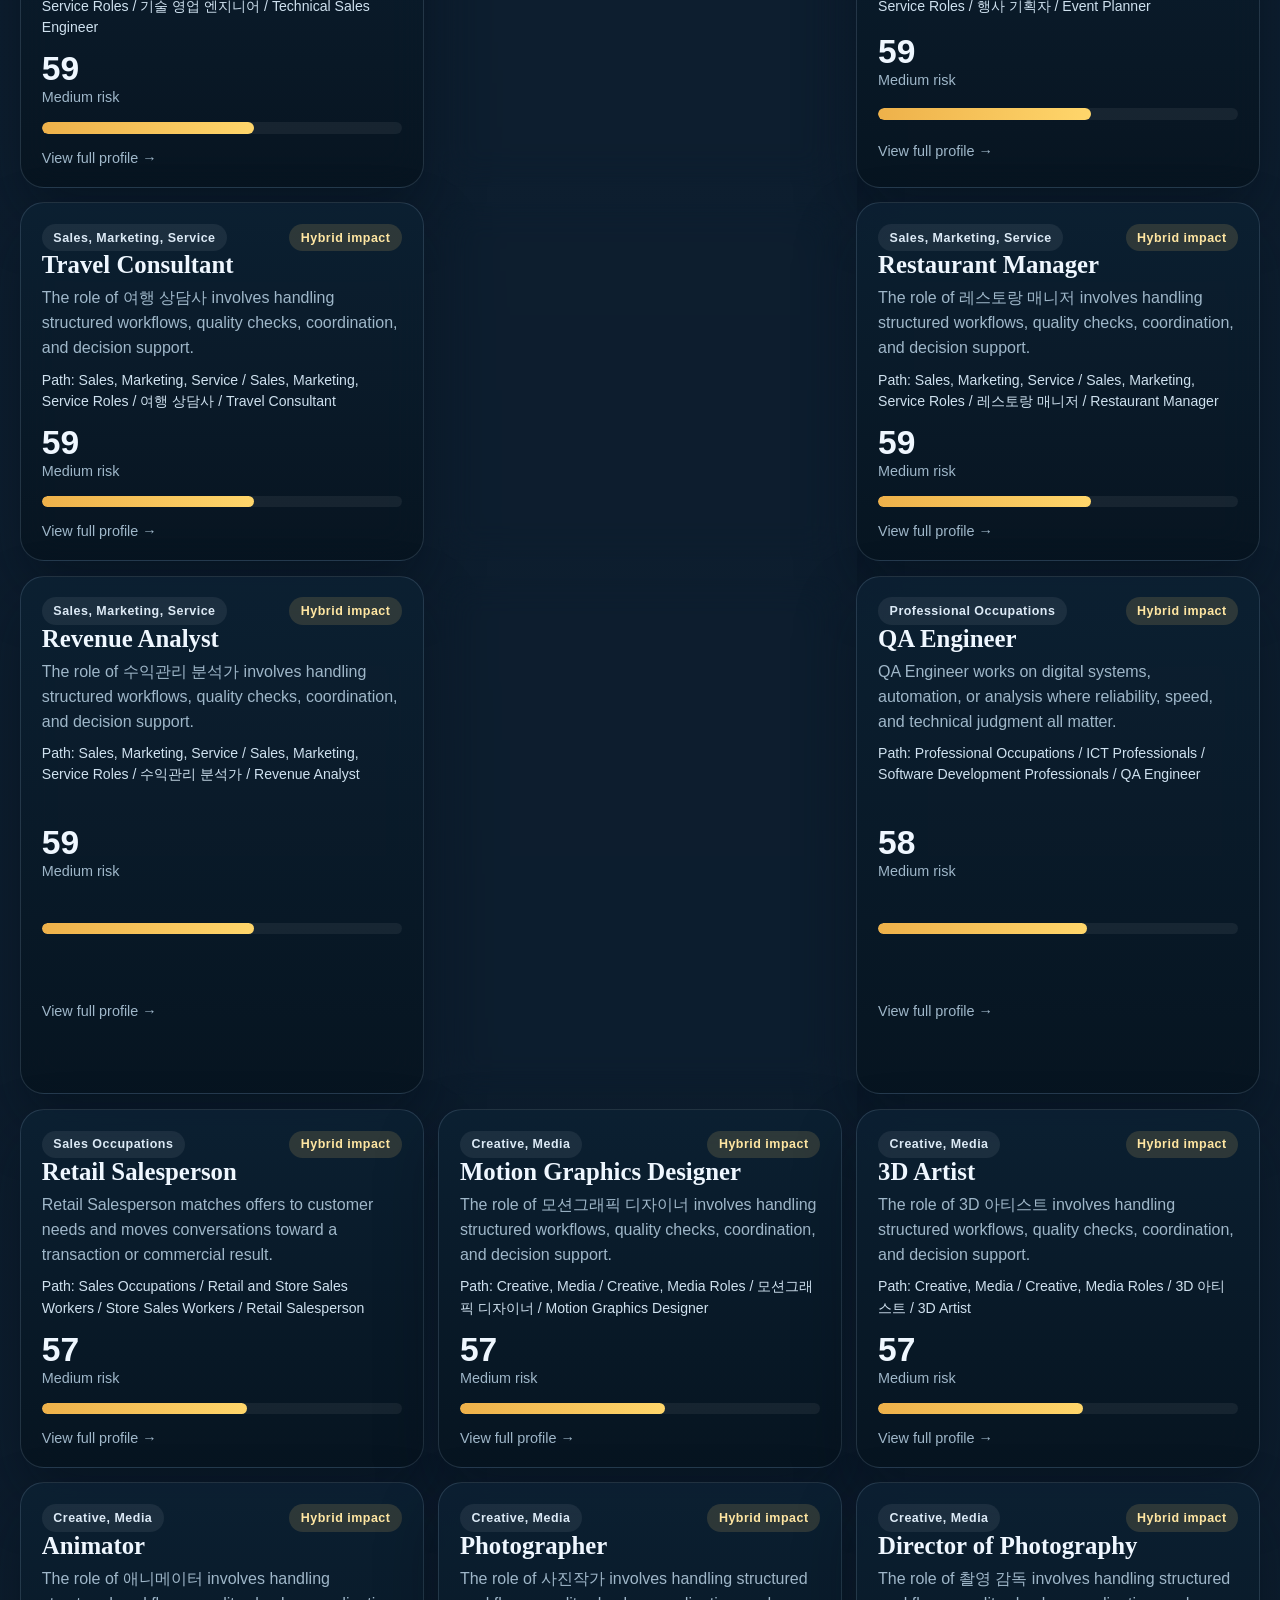
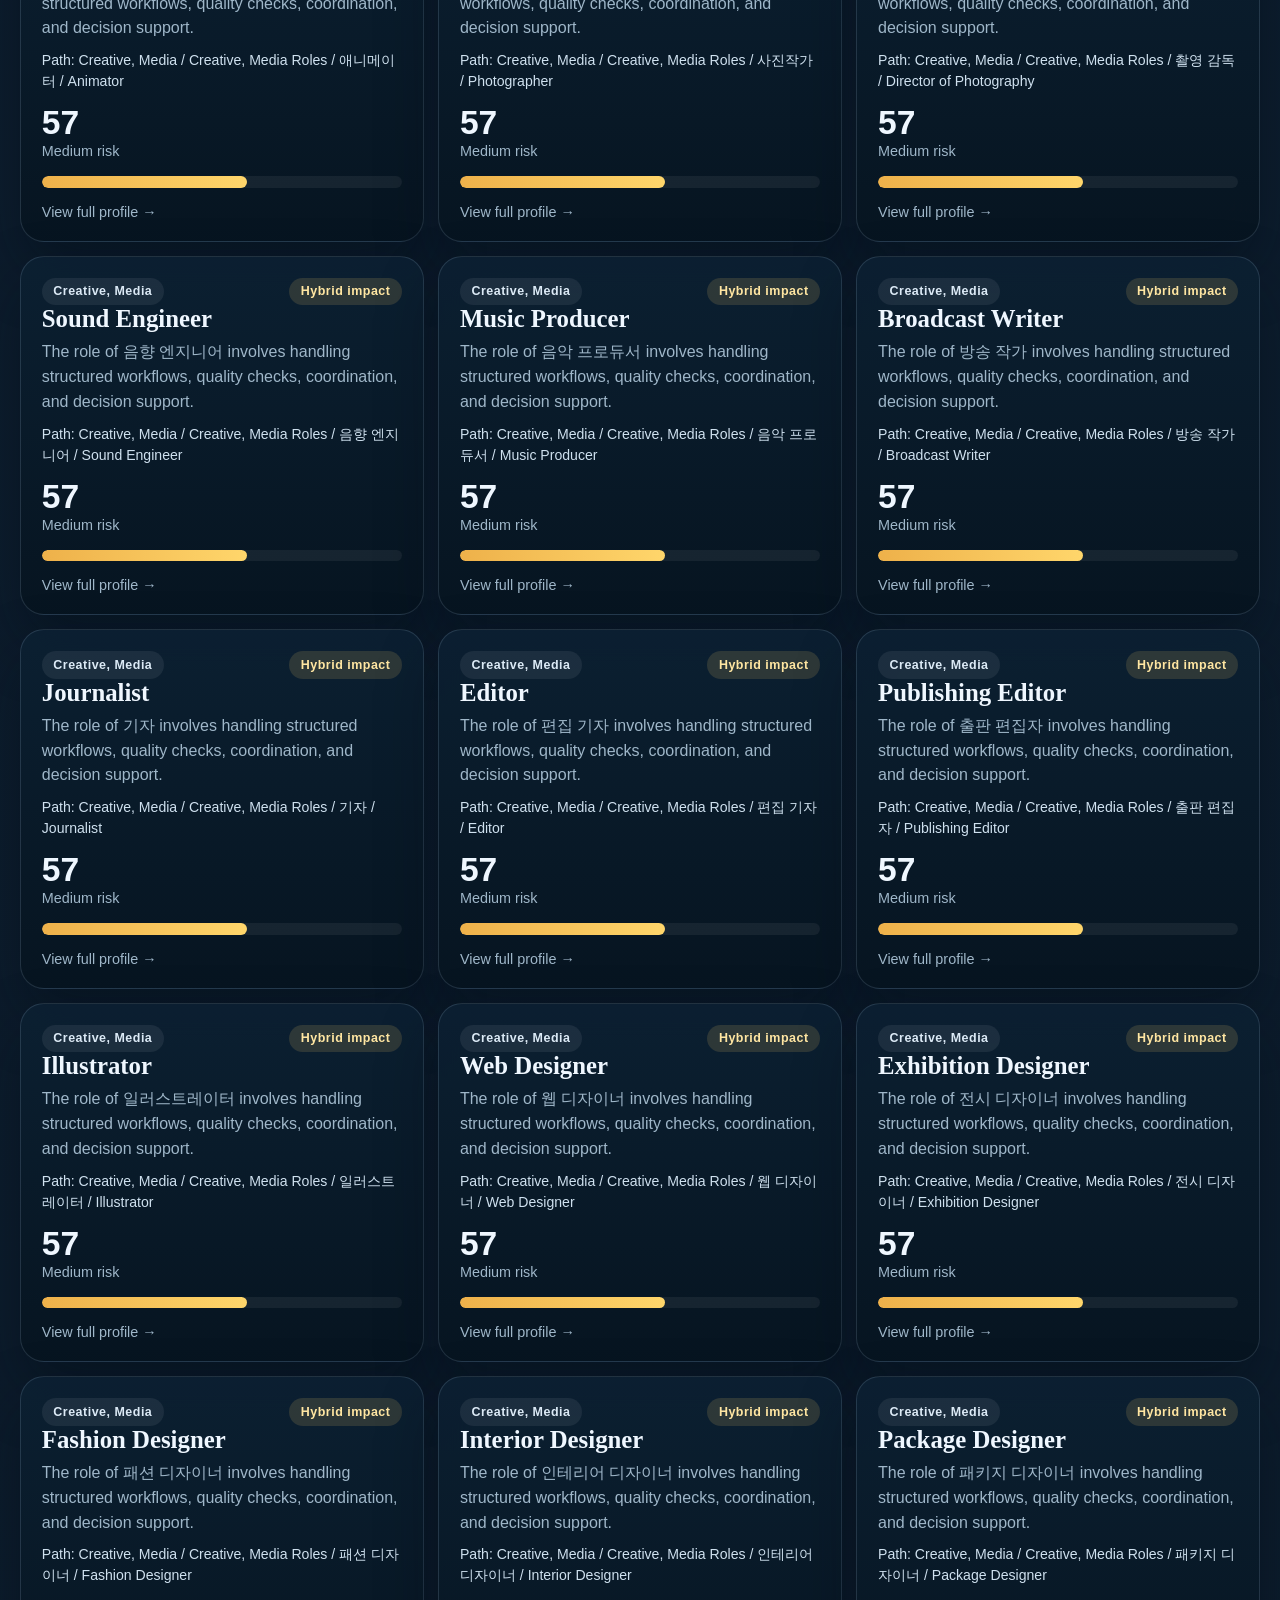
==== commit 8a21c8bc: "Add multilingual job titles and bump asset cache versions" ====
--- a/index.html
+++ b/index.html
@@ -141,7 +141,7 @@
       ]
     }
   </script>
-  <link rel="stylesheet" href="styles.css?v=2026-03-23-4">
+  <link rel="stylesheet" href="styles.css?v=2026-03-23-5">
 </head>
 <body>
   <div class="ambient ambient-left"></div>
@@ -451,6 +451,6 @@
     </div>
   </div>
 
-  <script src="app.js?v=2026-03-23-5"></script>
+  <script src="app.js?v=2026-03-23-6"></script>
 </body>
 </html>
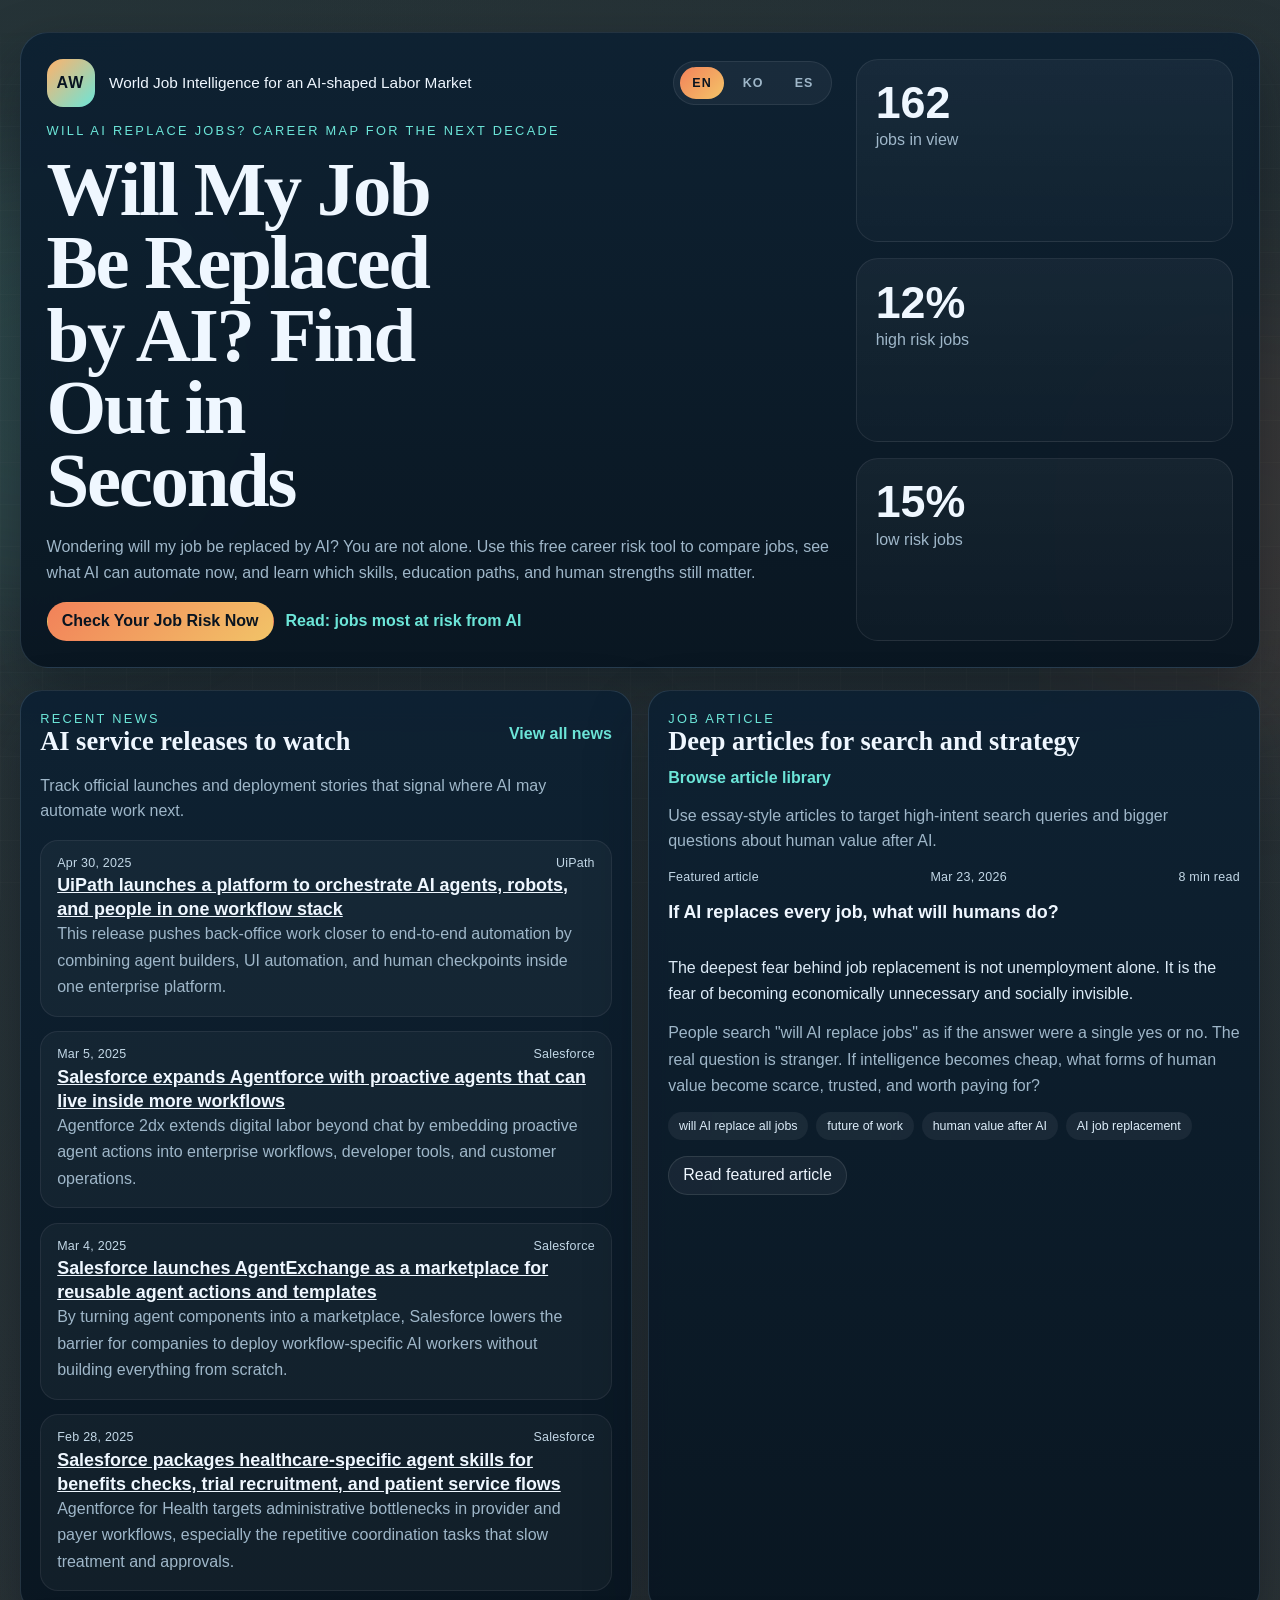
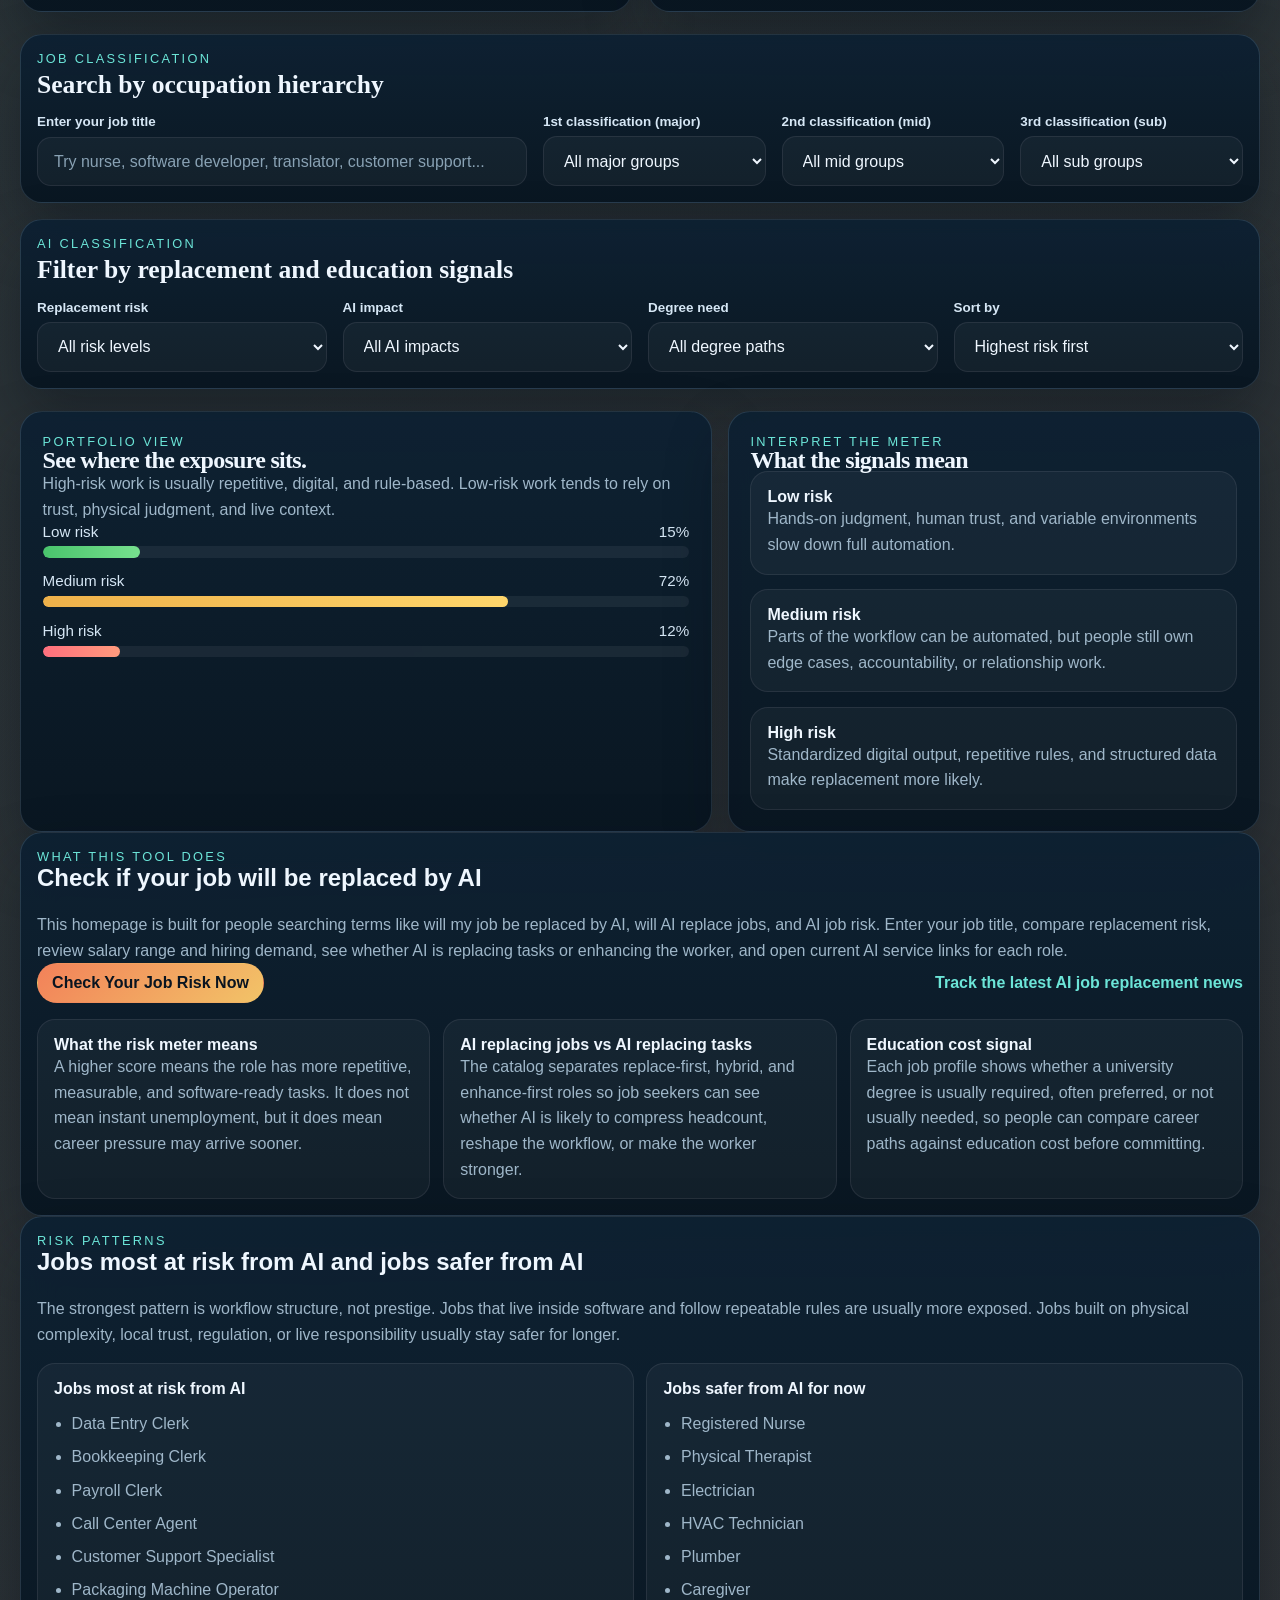
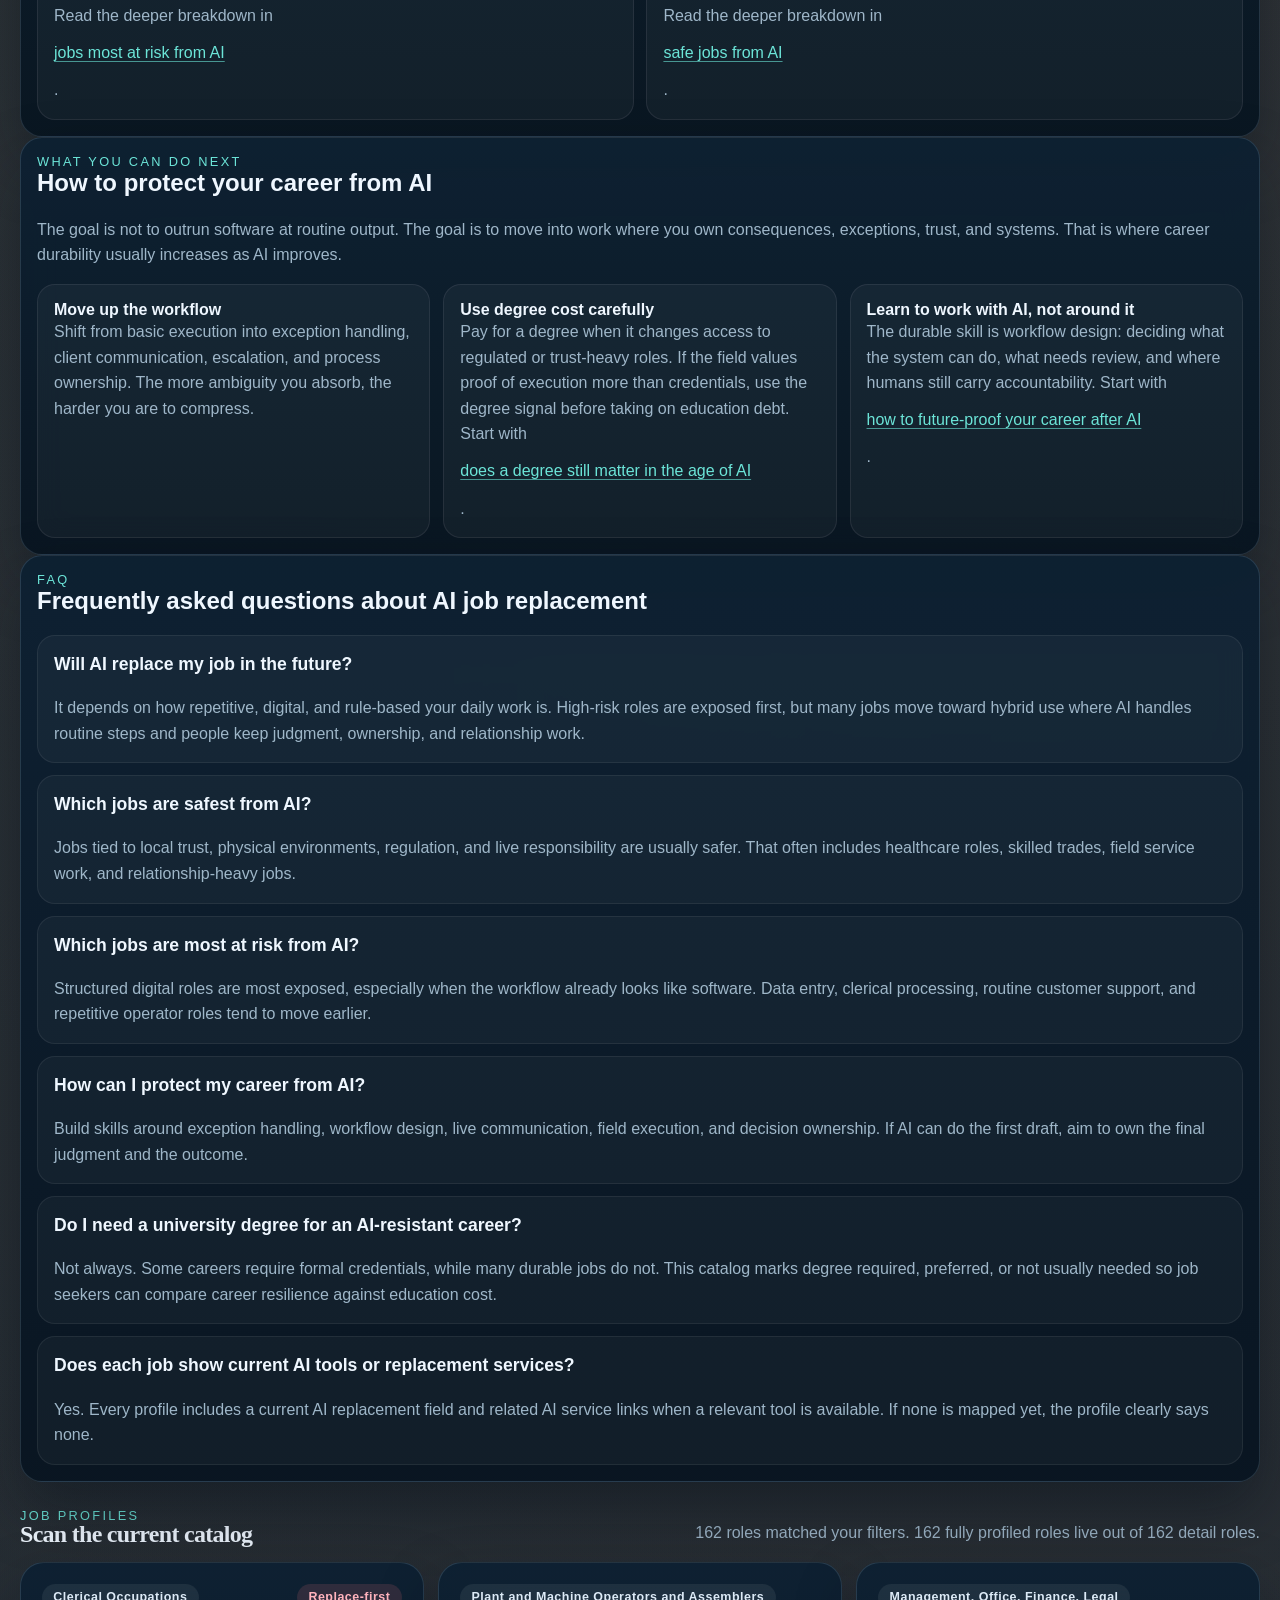
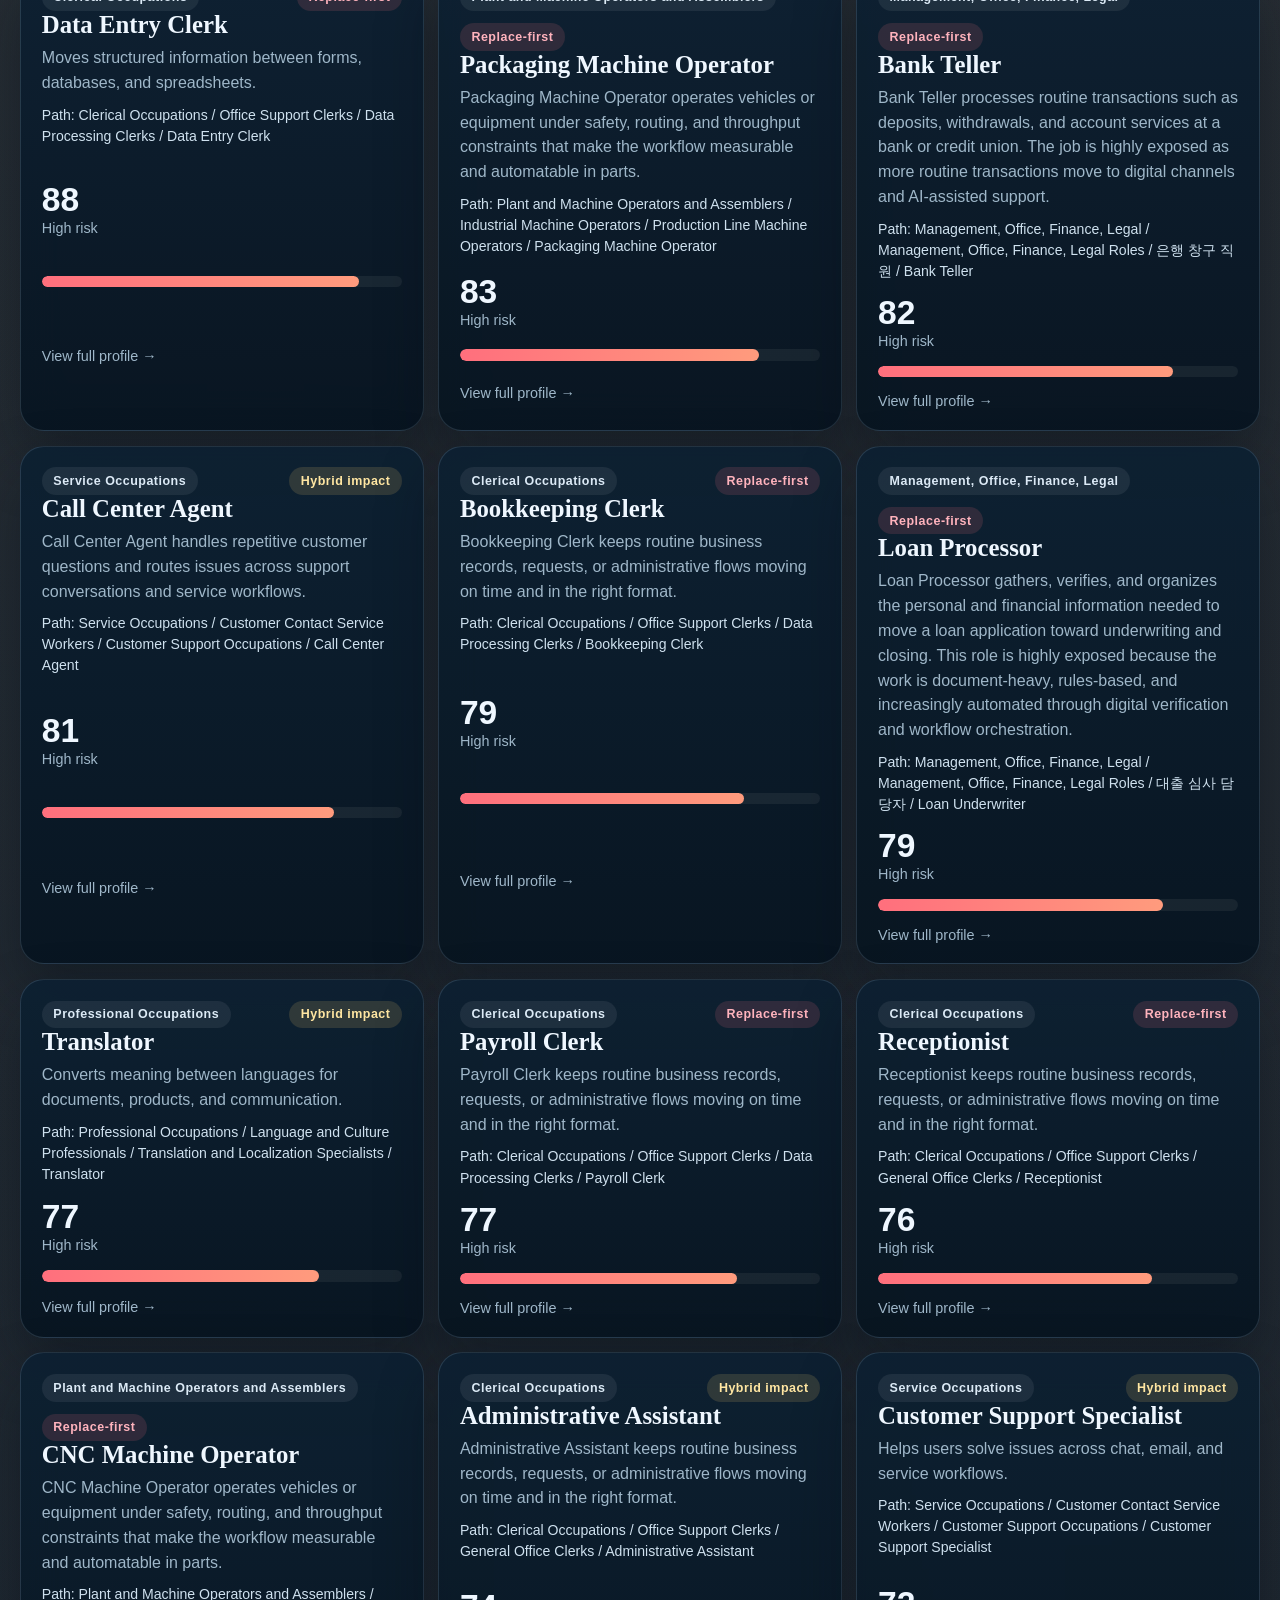
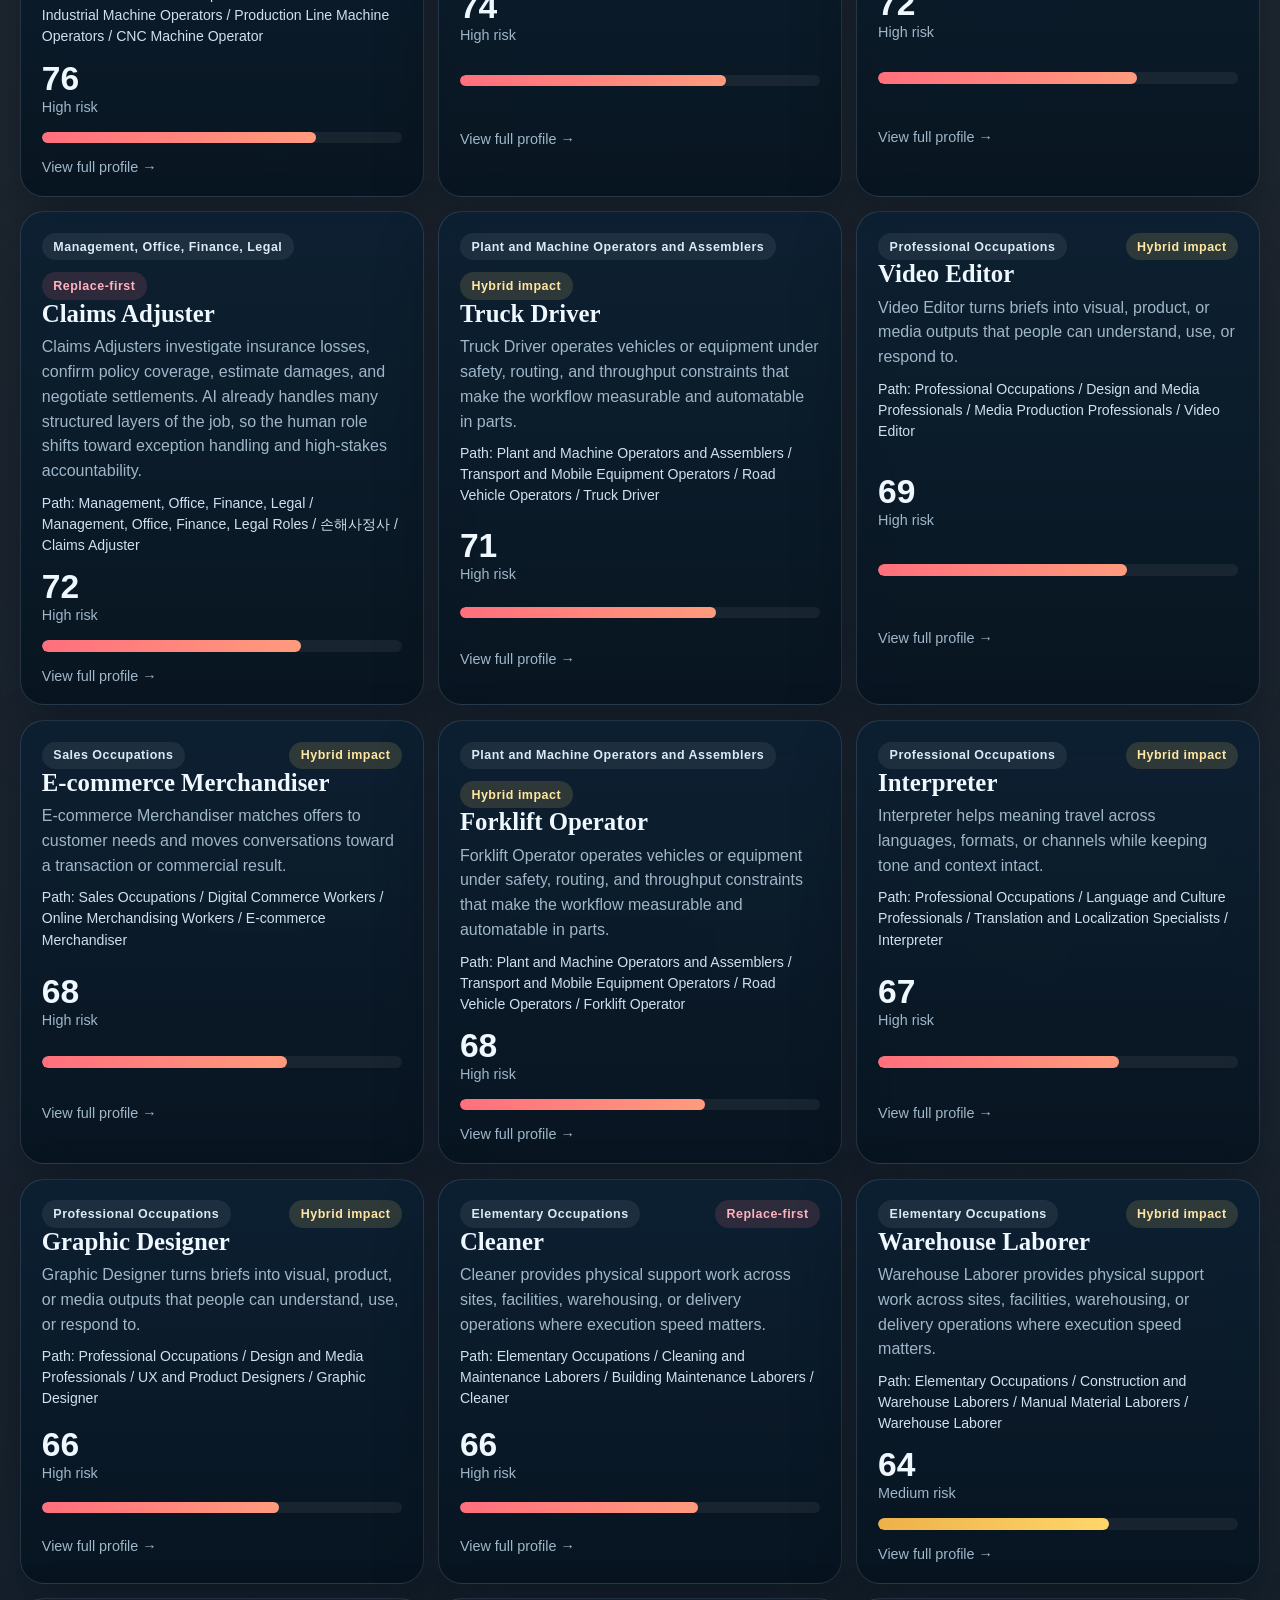
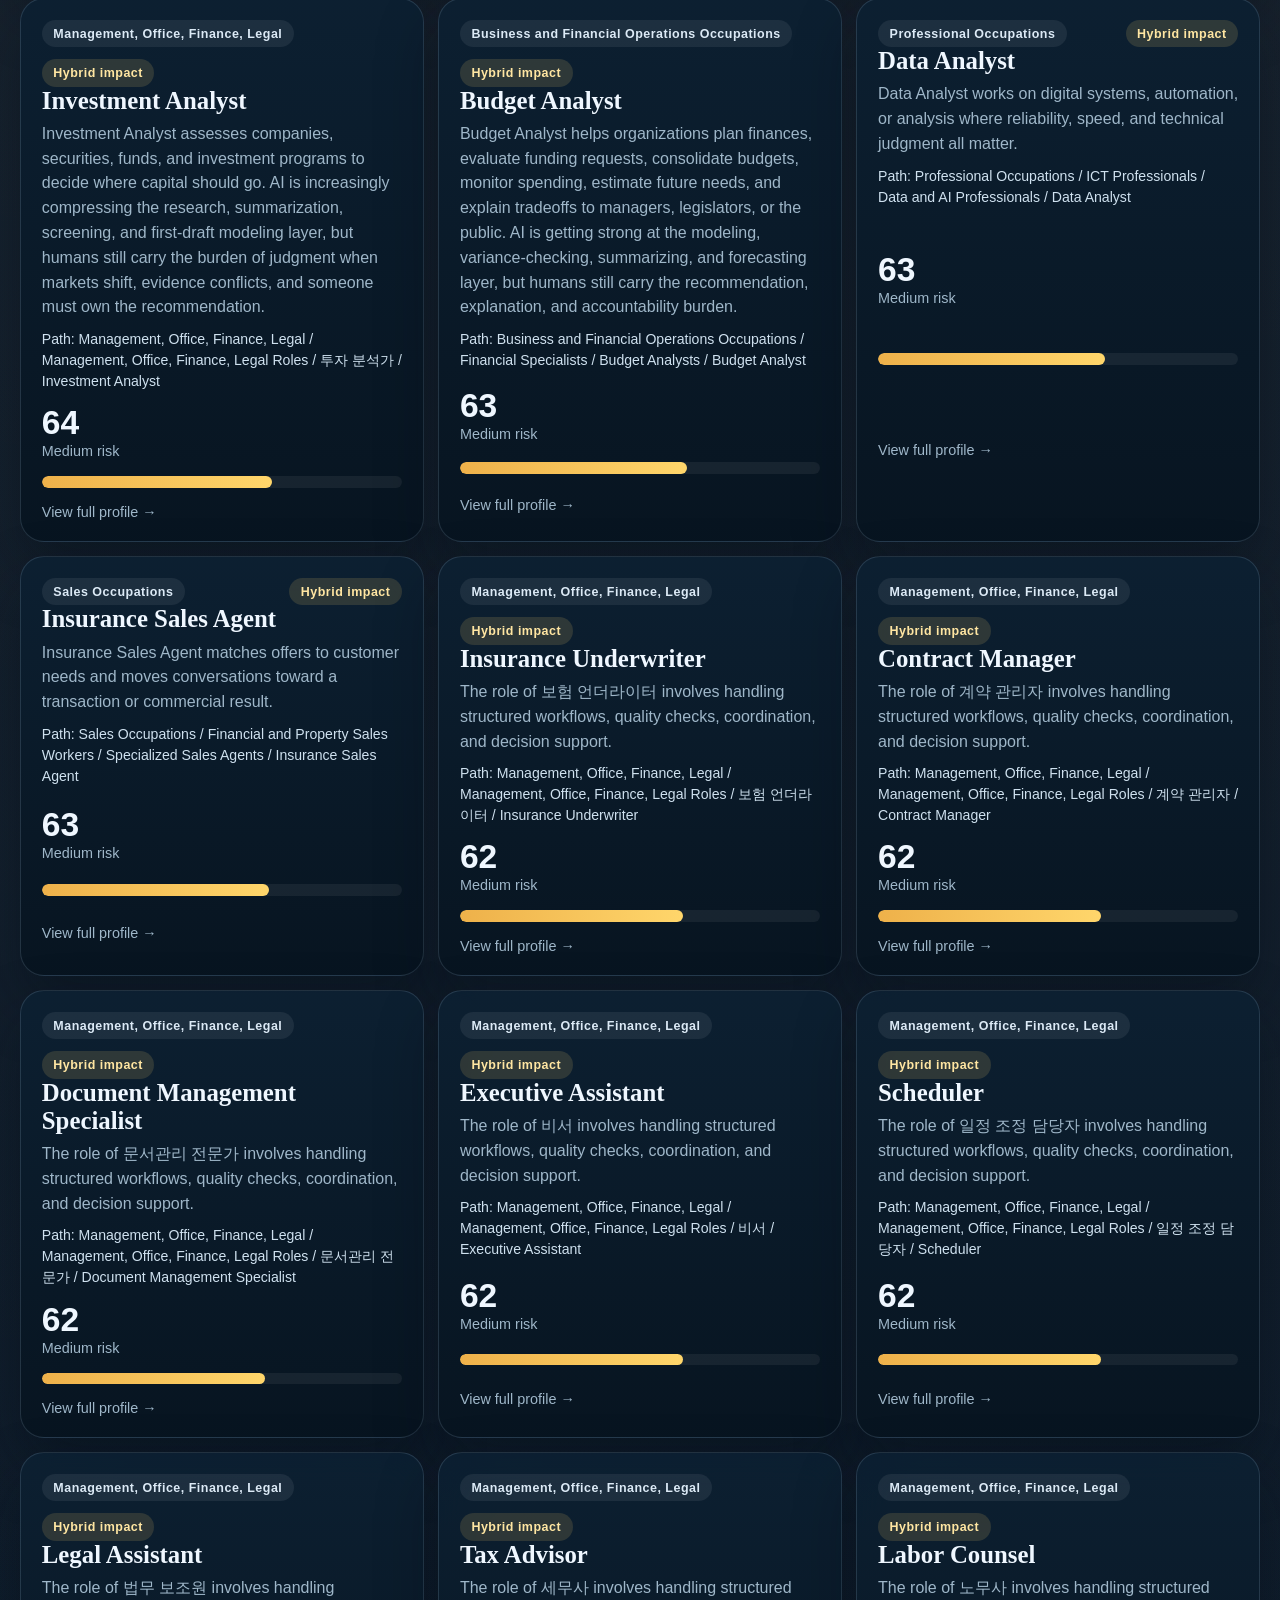
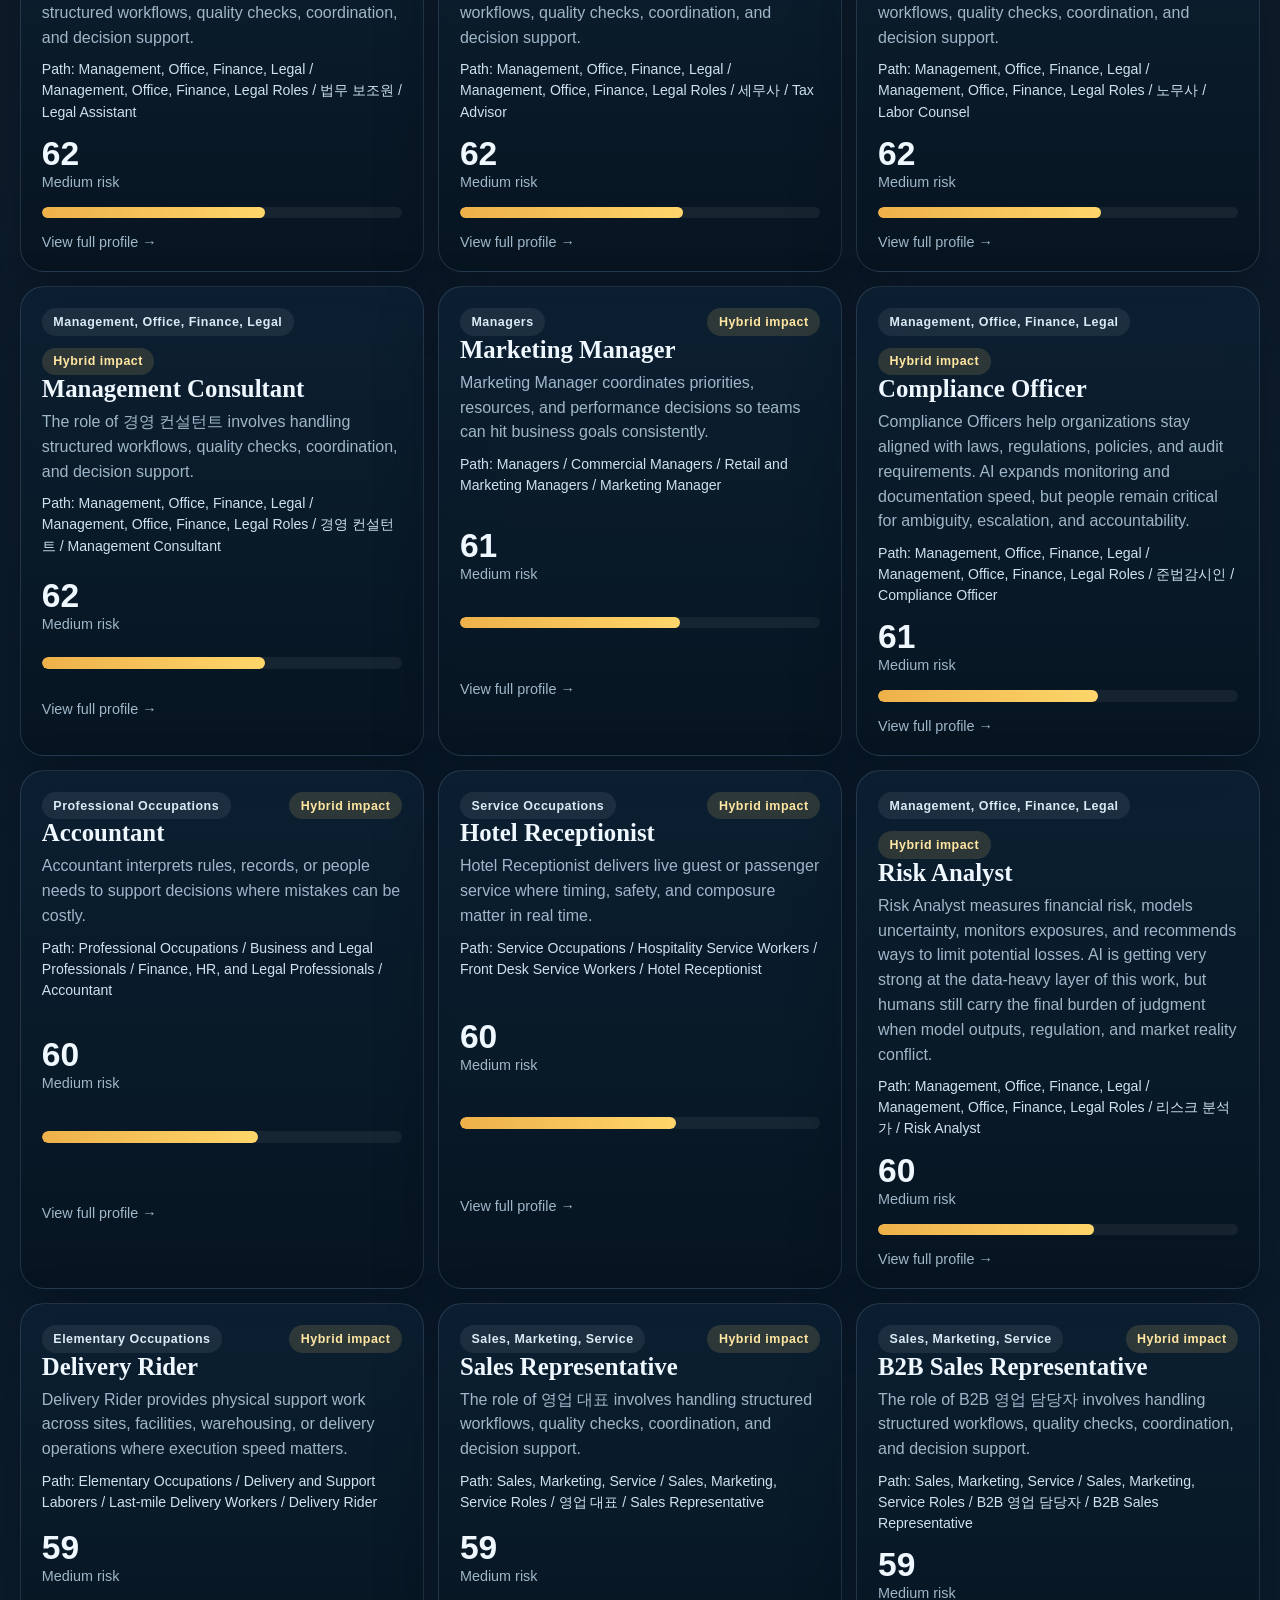
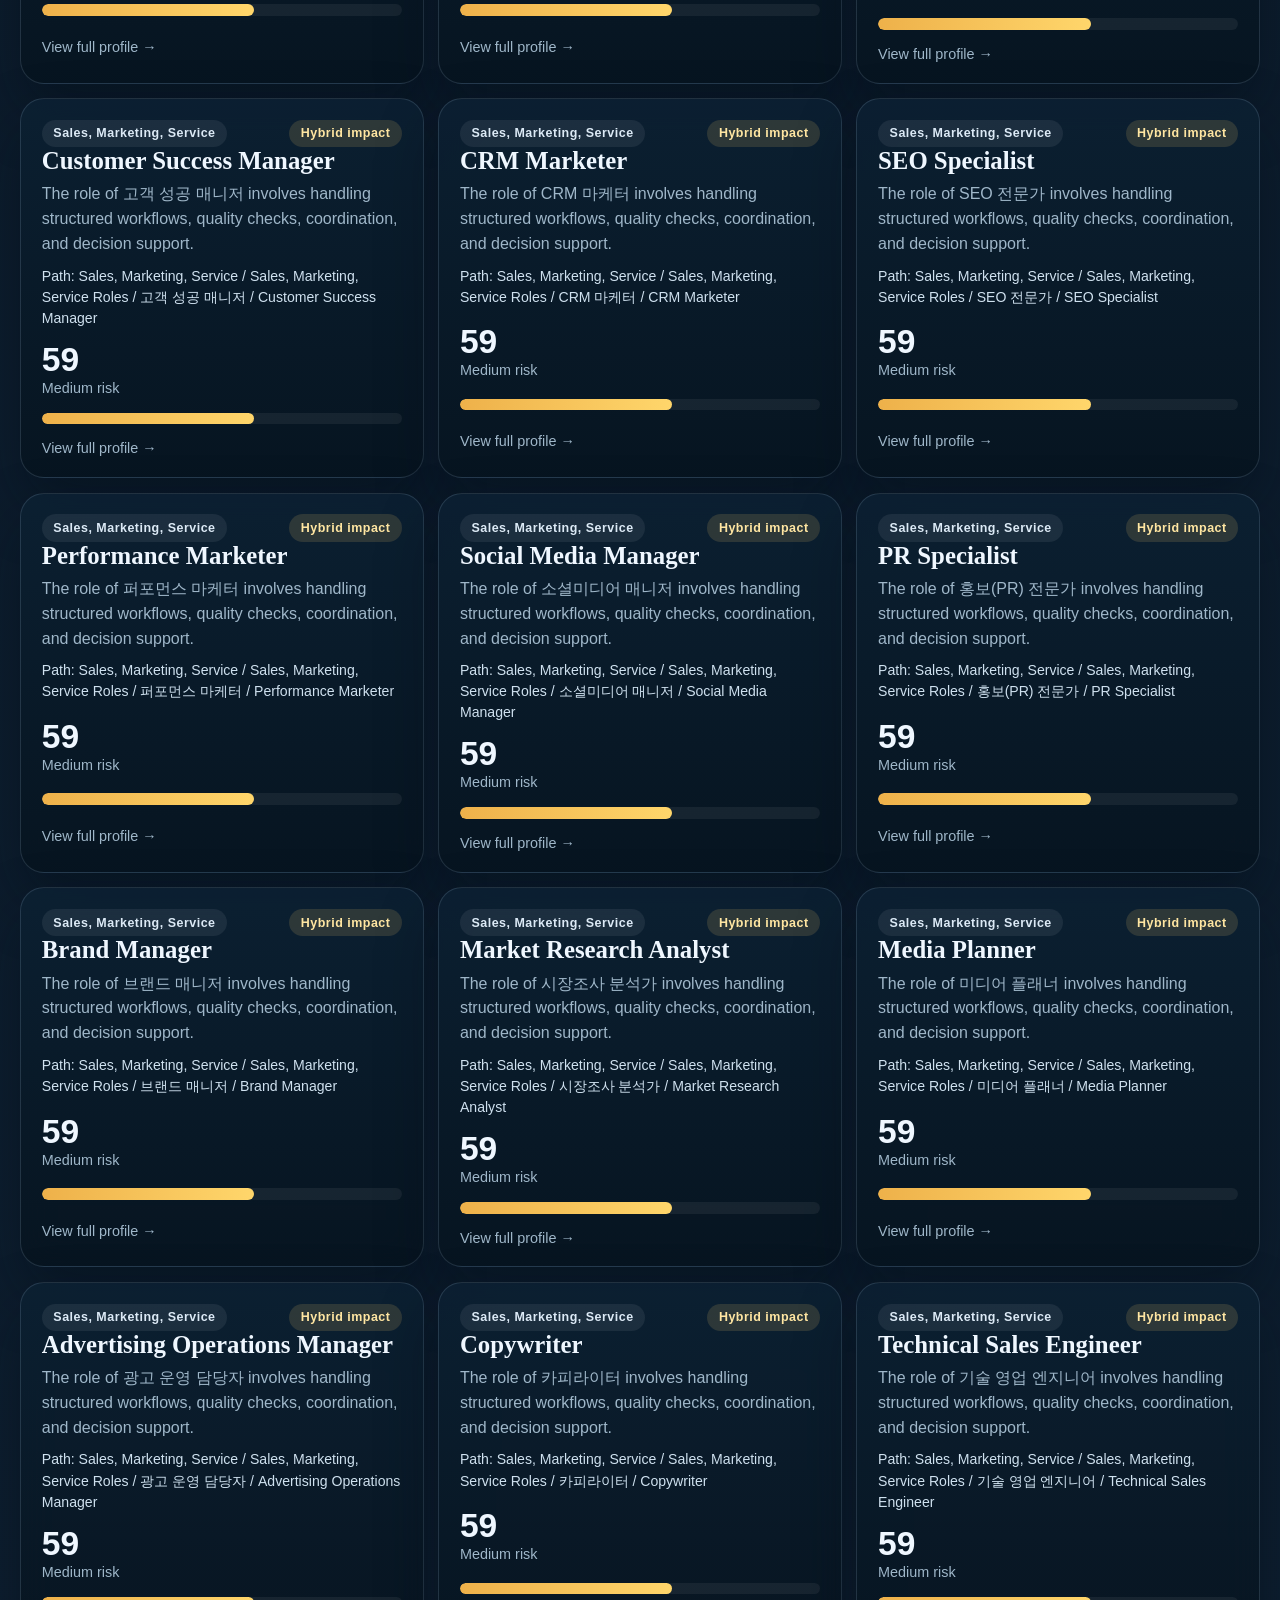
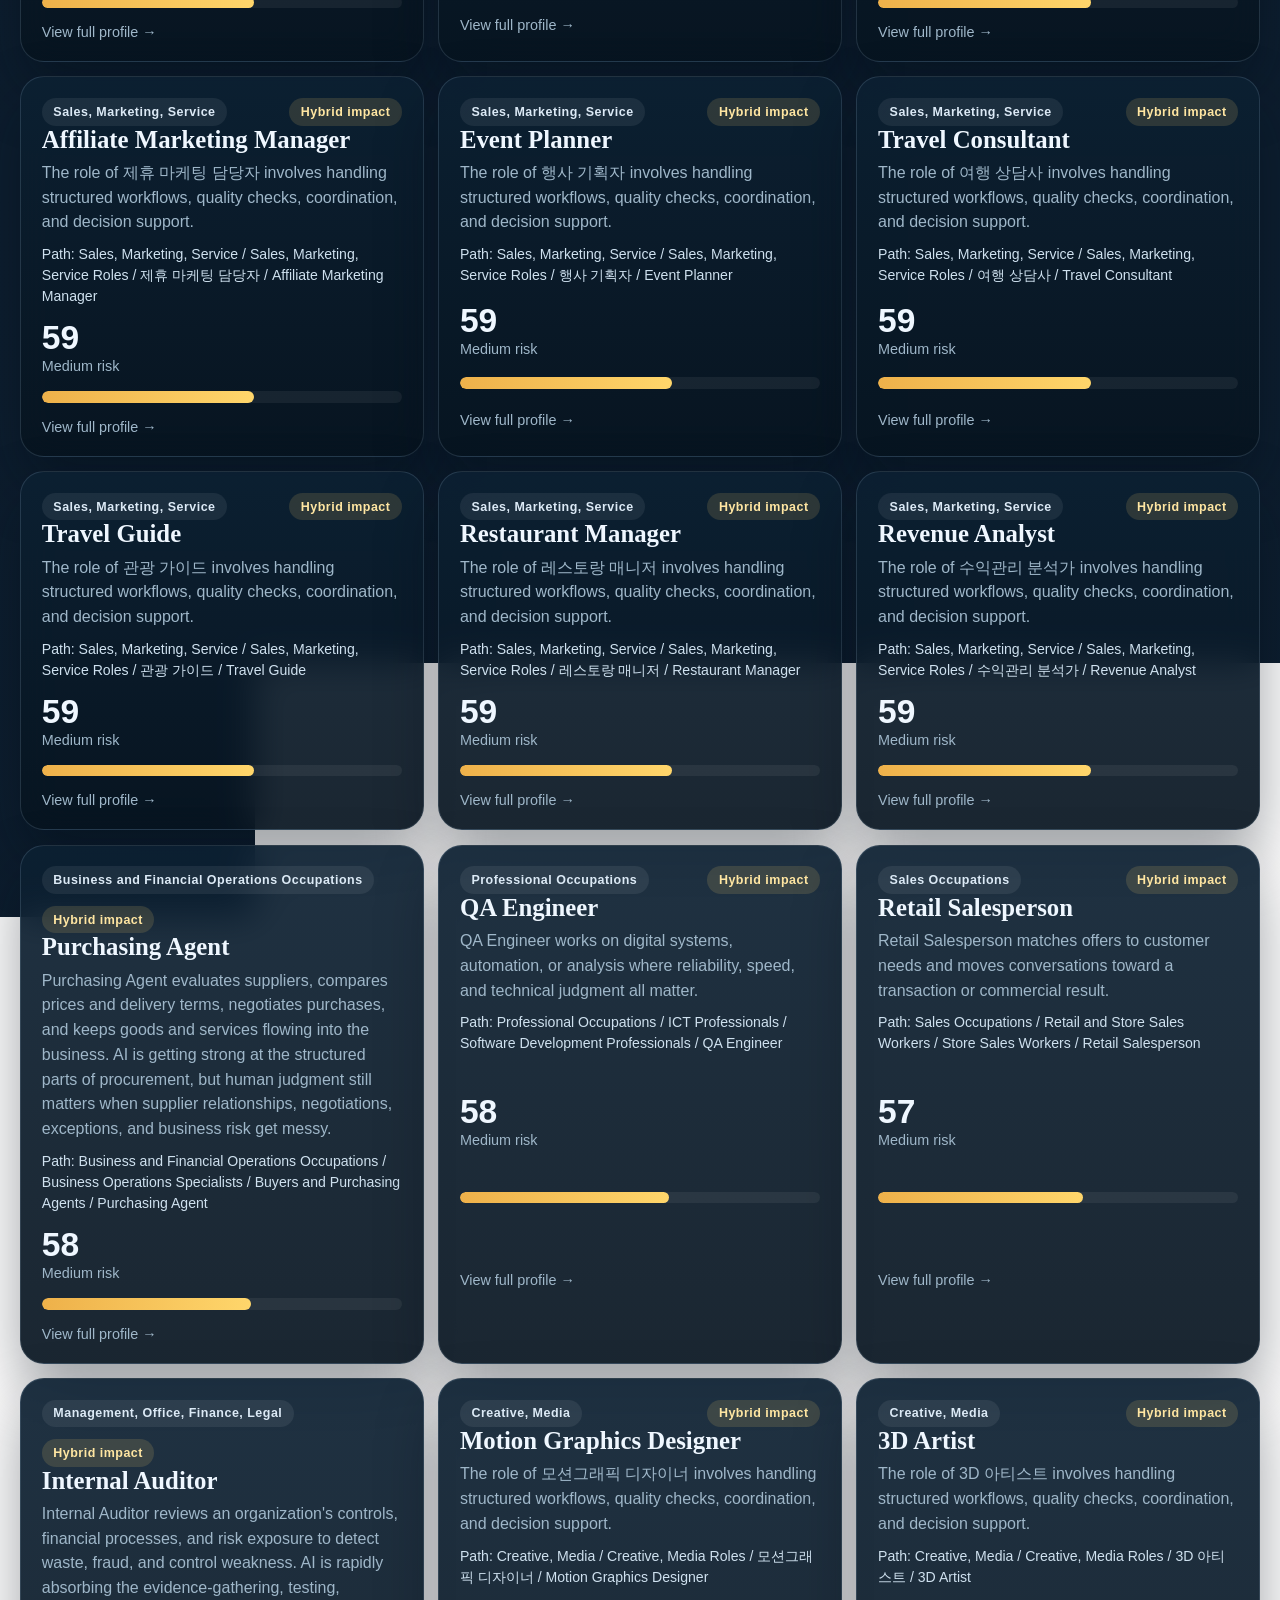
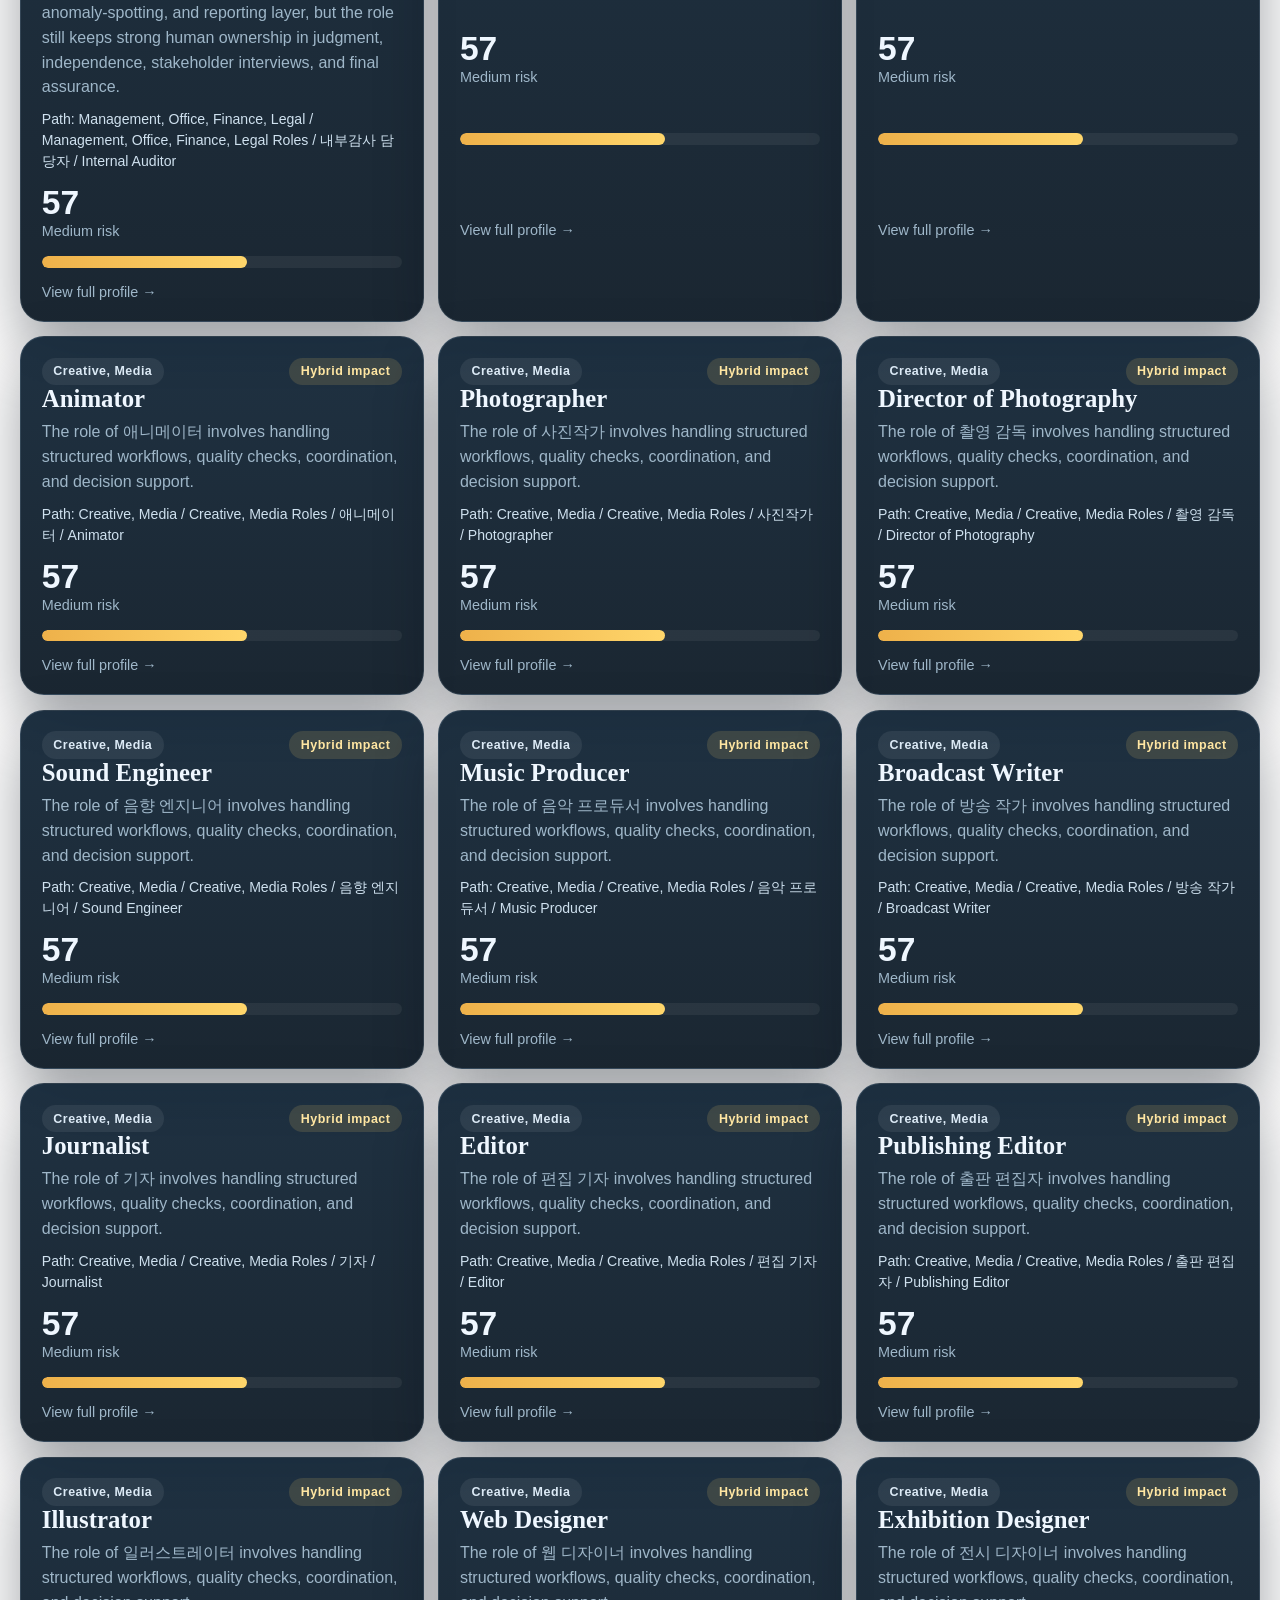
==== commit 8cfbb210: "Localize visitor counter labels" ====
--- a/index.html
+++ b/index.html
@@ -438,6 +438,12 @@
         <p class="section-kicker">Support</p>
         <p class="footer-title">Support Our Channel !</p>
       </section>
+
+      <section class="footer-block">
+        <p class="section-kicker">Visitors</p>
+        <p class="footer-copy"><span id="todayVisitorsLabel">Today</span>: <strong id="todayVisitors">-</strong></p>
+        <p class="footer-copy"><span id="totalVisitorsLabel">Total</span>: <strong id="totalVisitors">-</strong></p>
+      </section>
     </div>
   </footer>
 
@@ -451,6 +457,6 @@
     </div>
   </div>
 
-  <script src="app.js?v=2026-03-23-6"></script>
+  <script src="app.js?v=2026-03-23-9"></script>
 </body>
 </html>
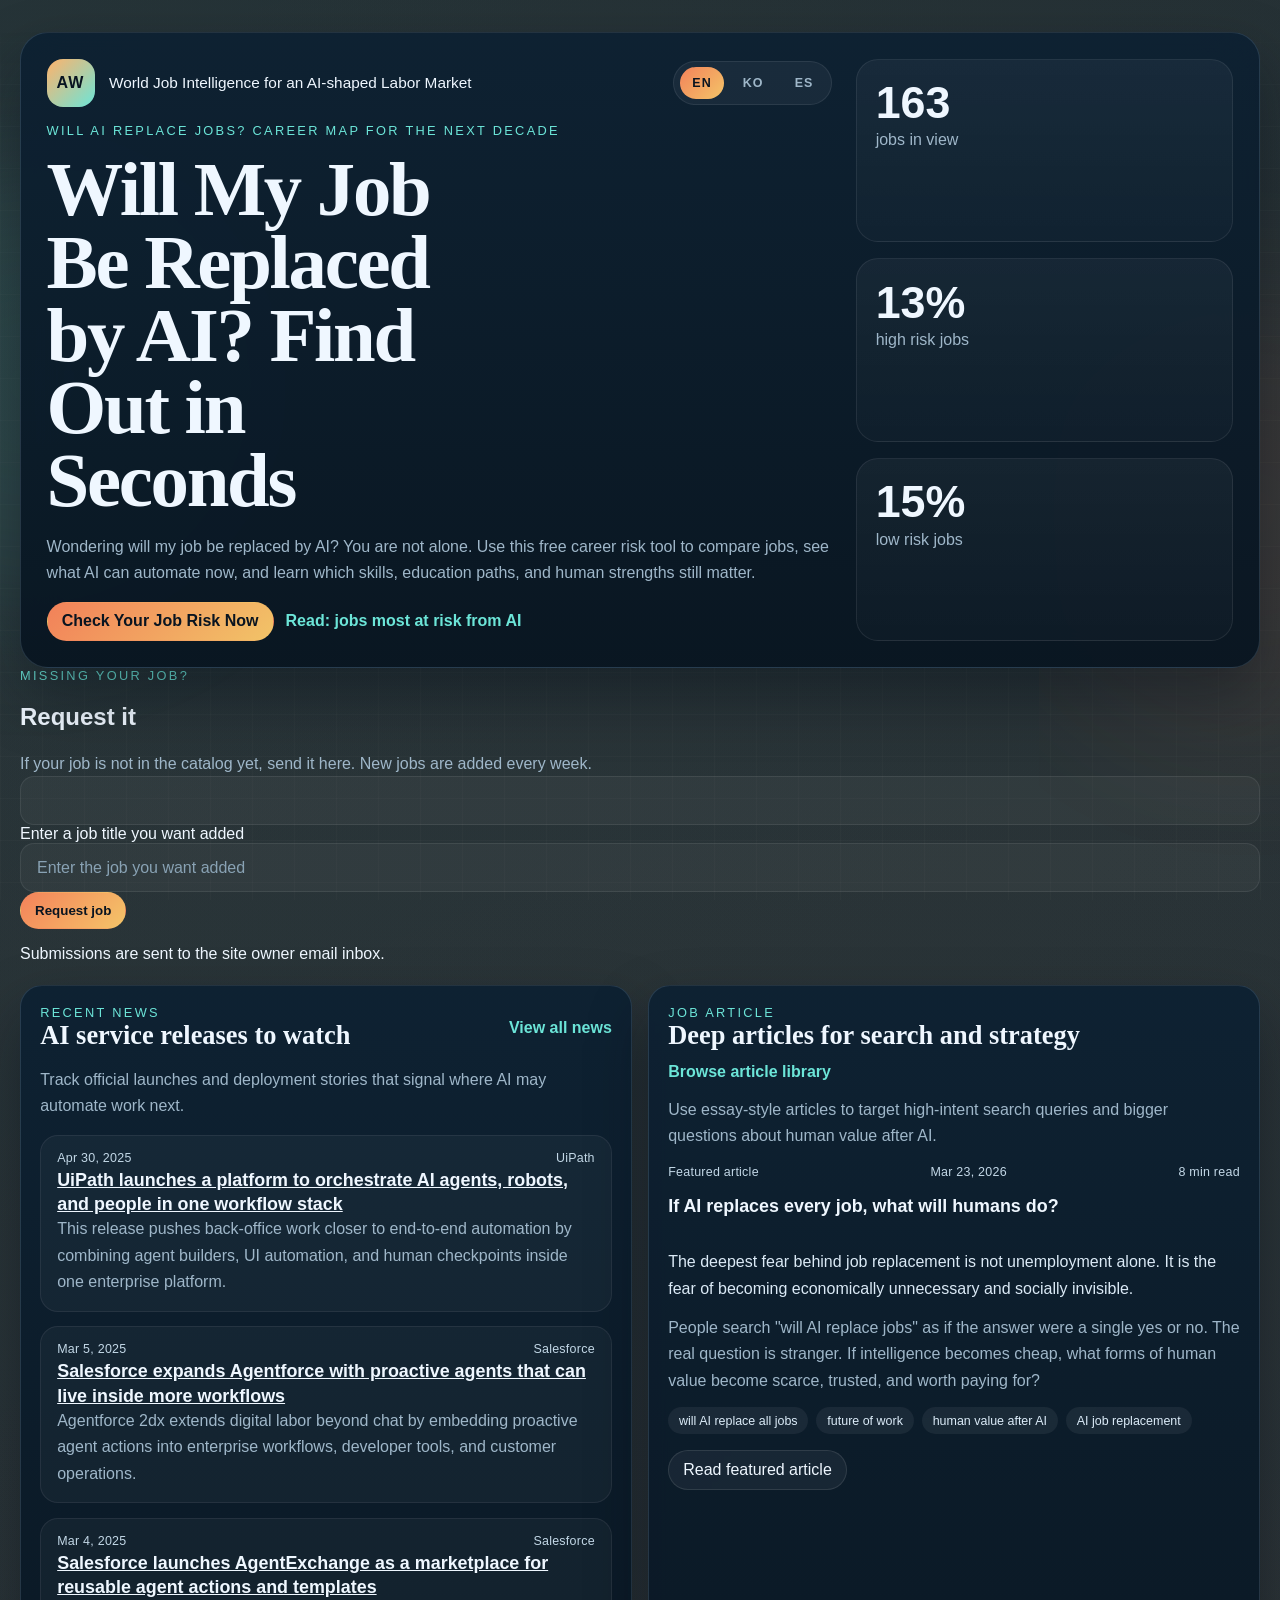
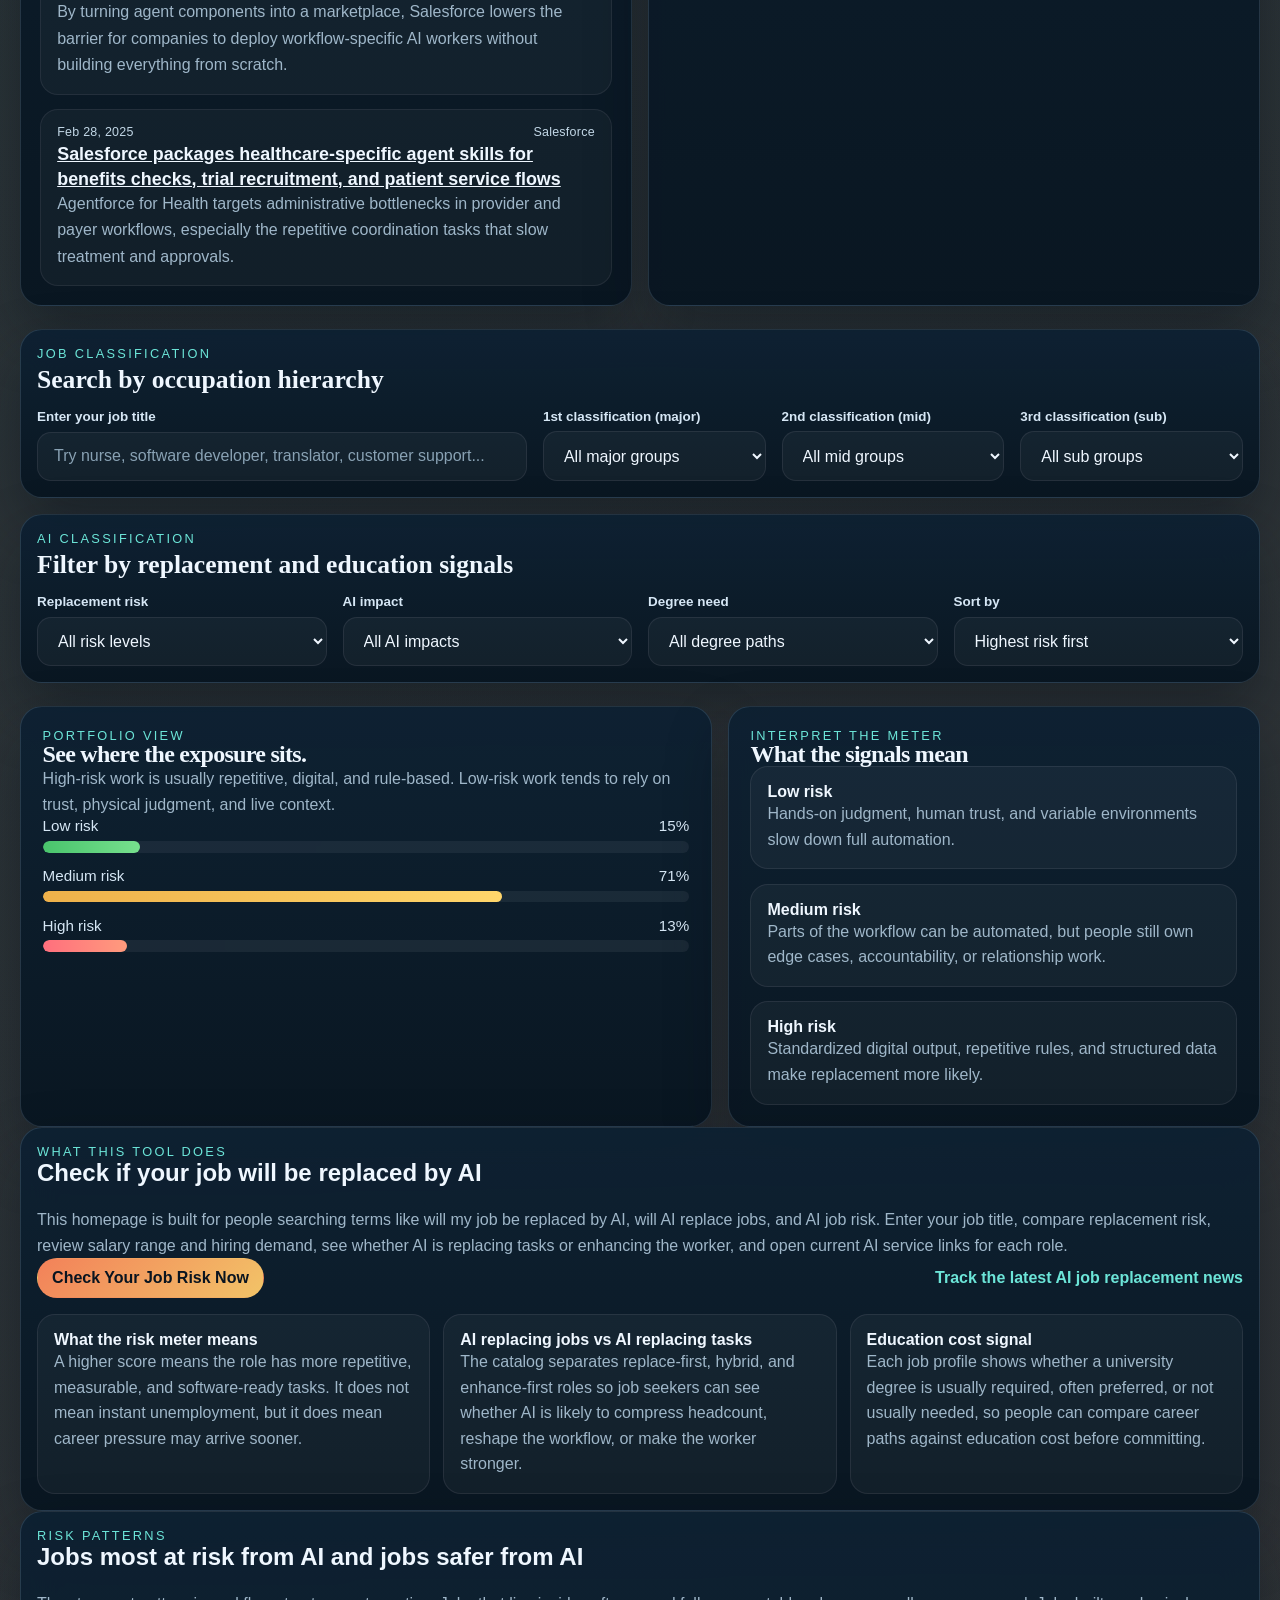
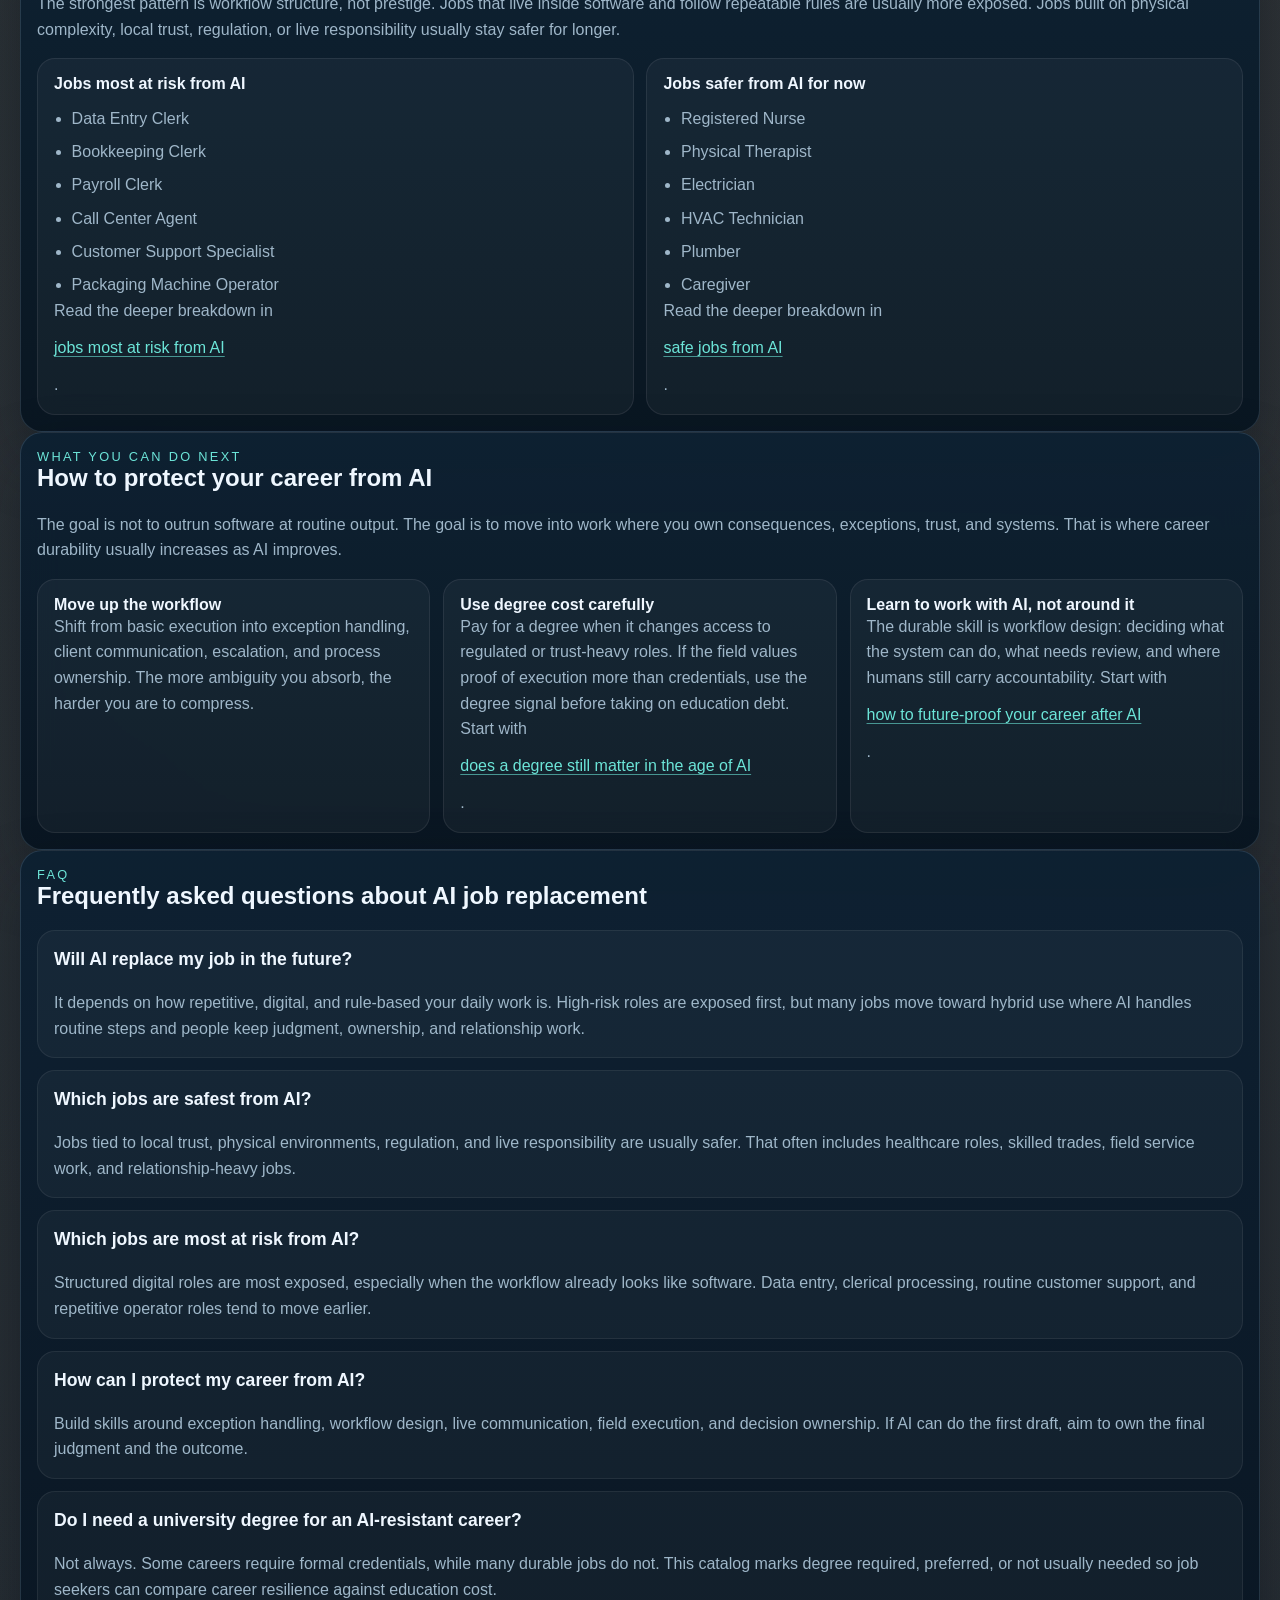
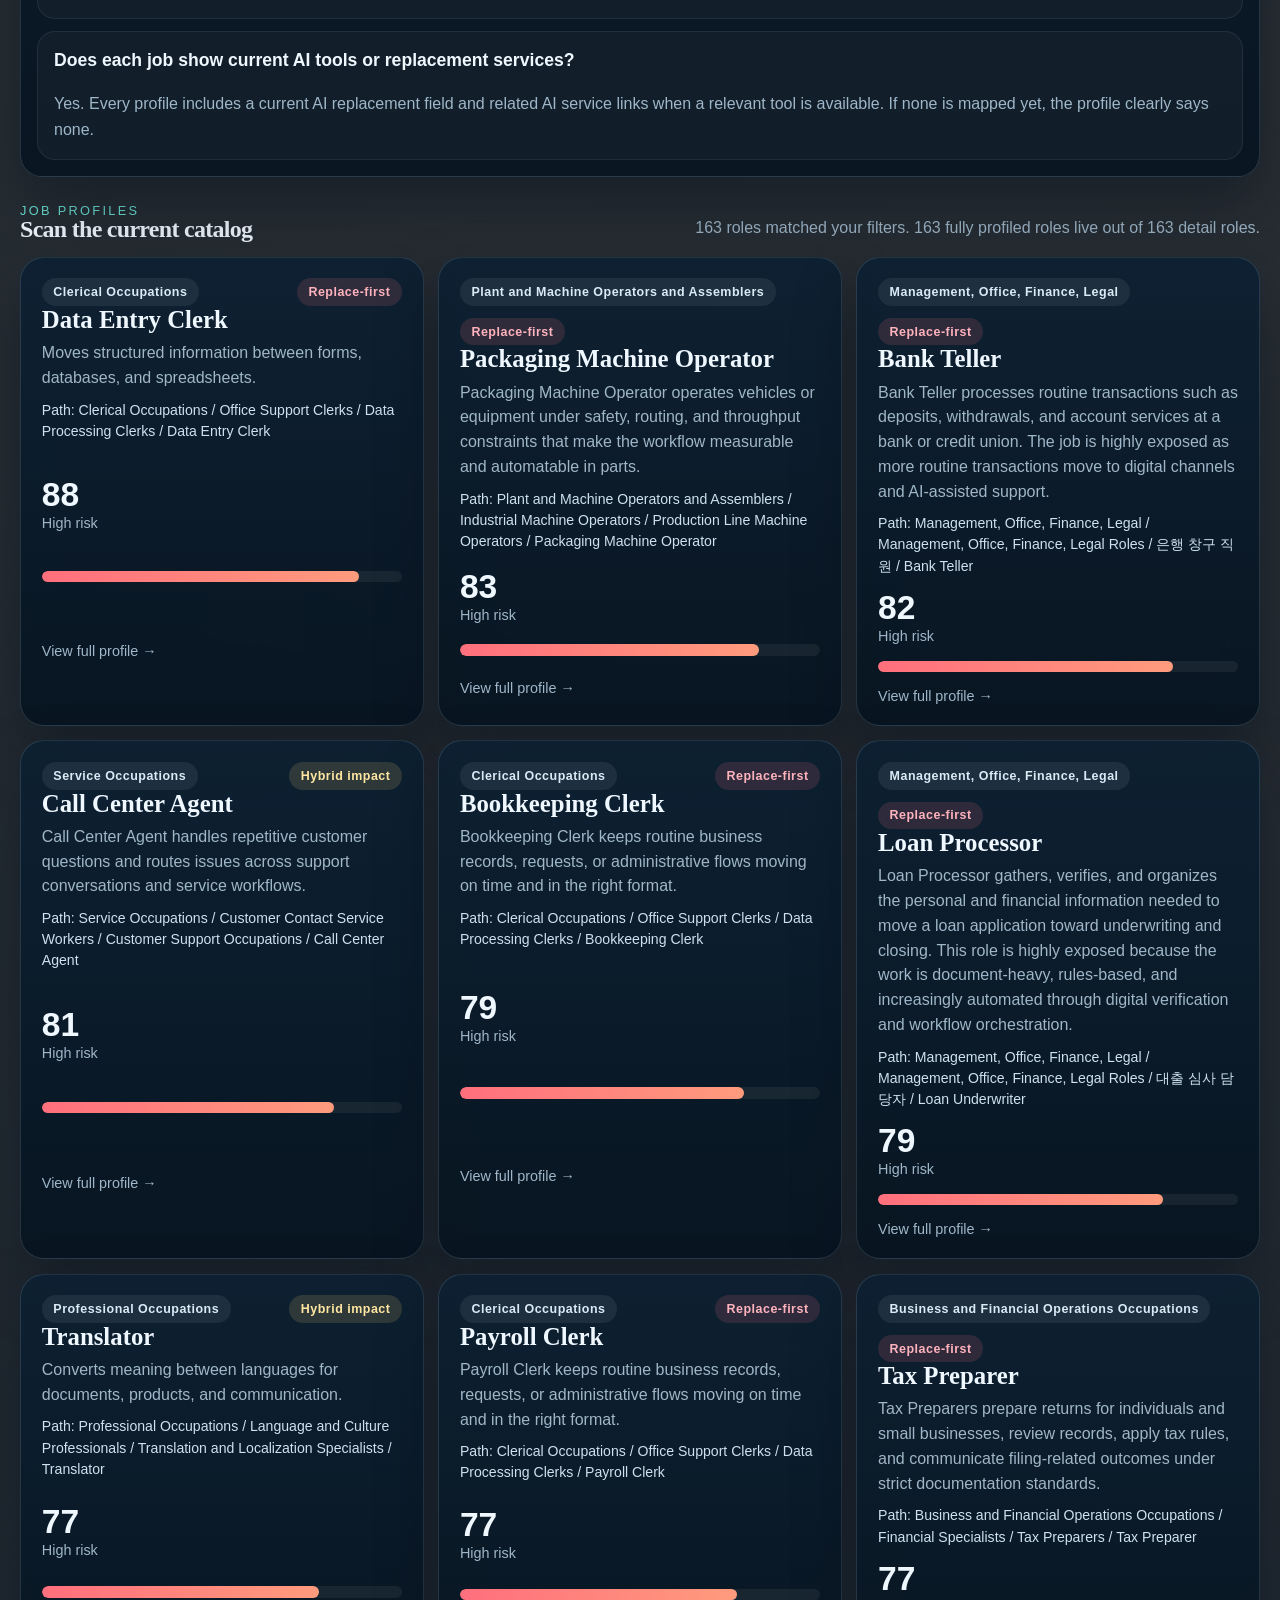
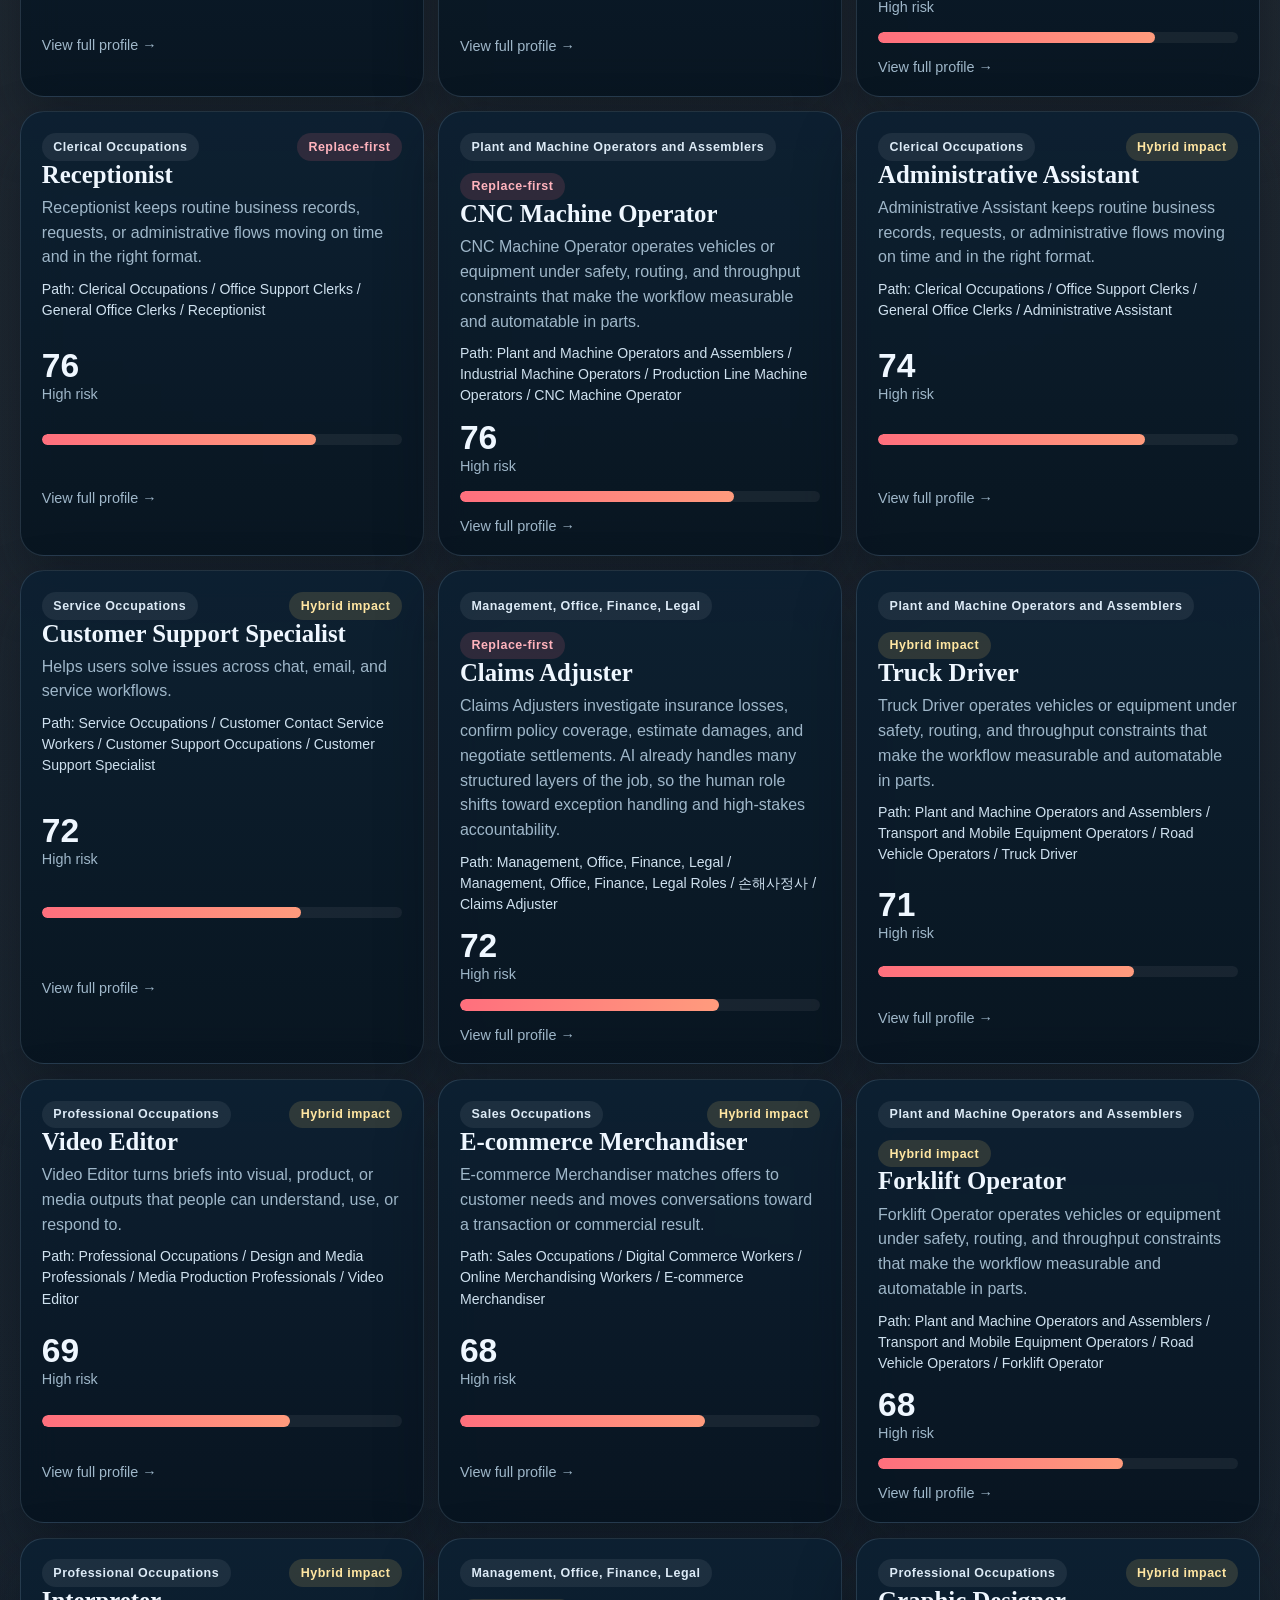
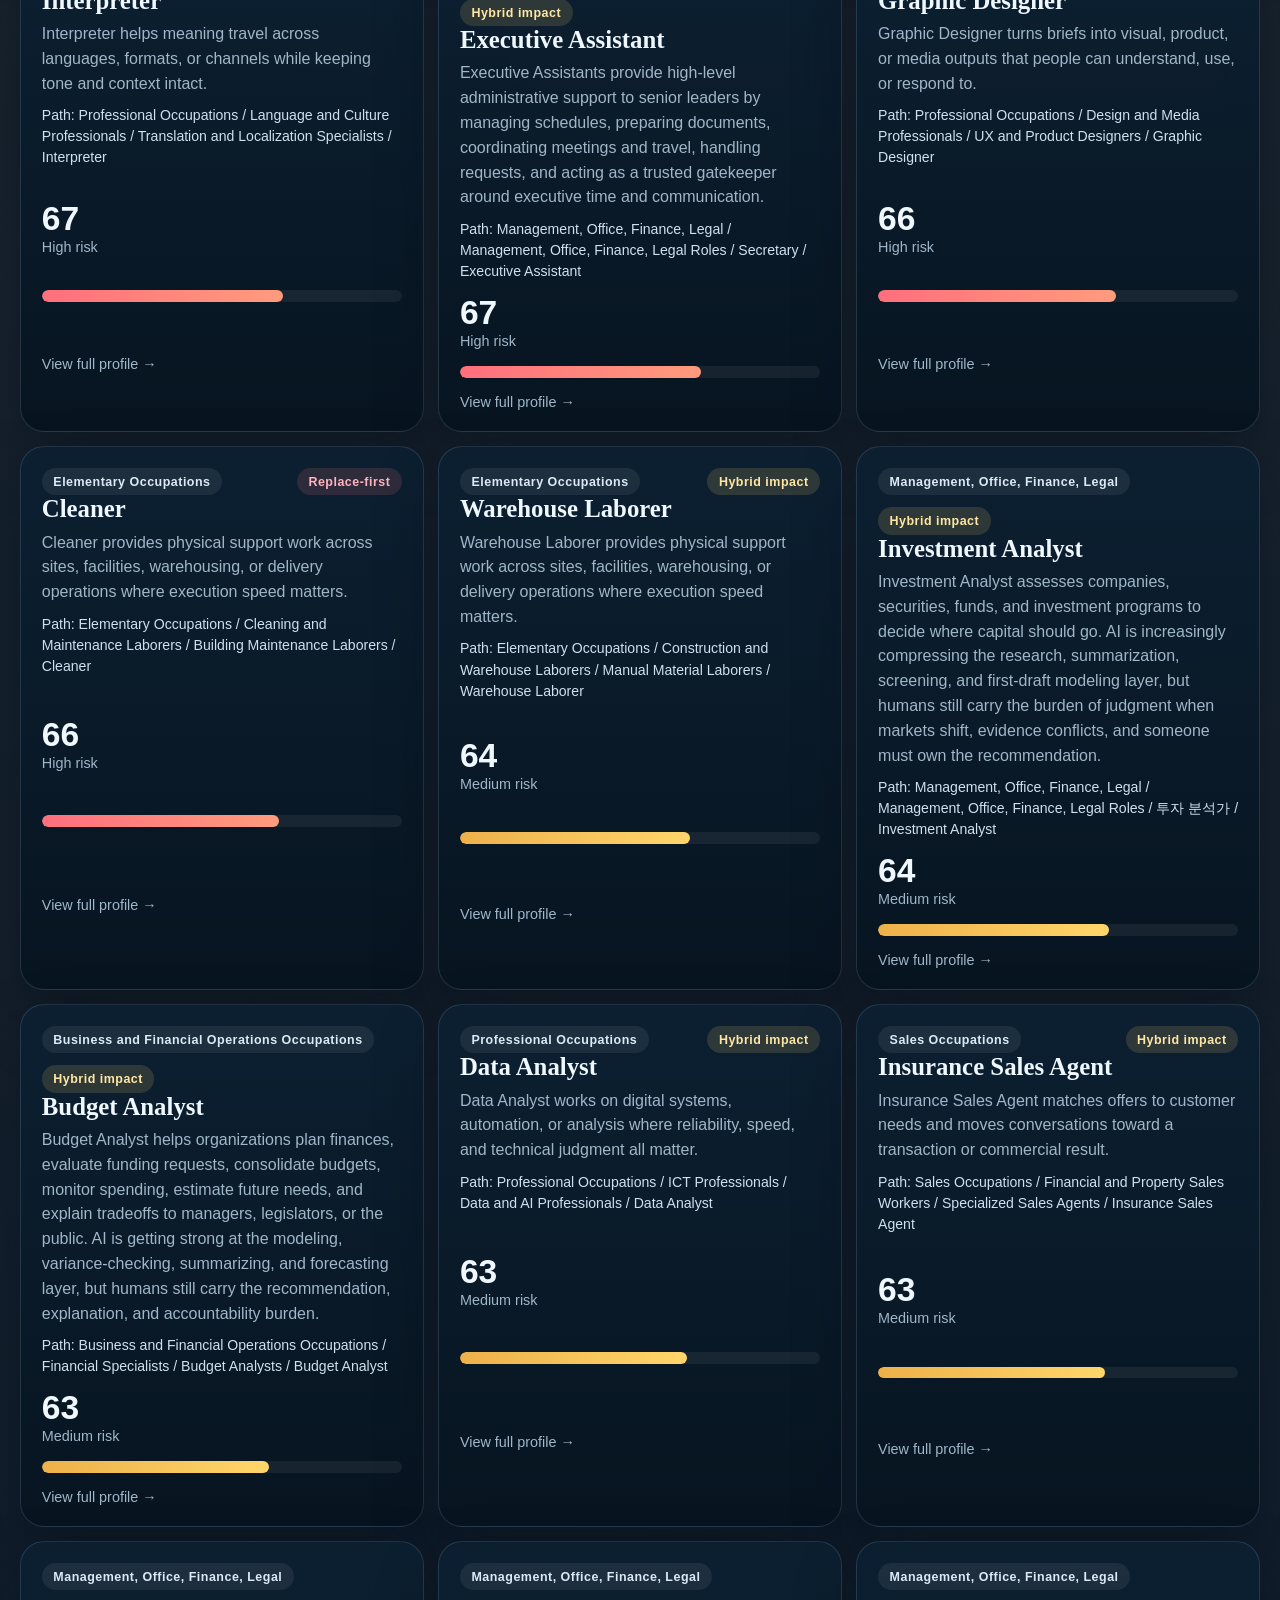
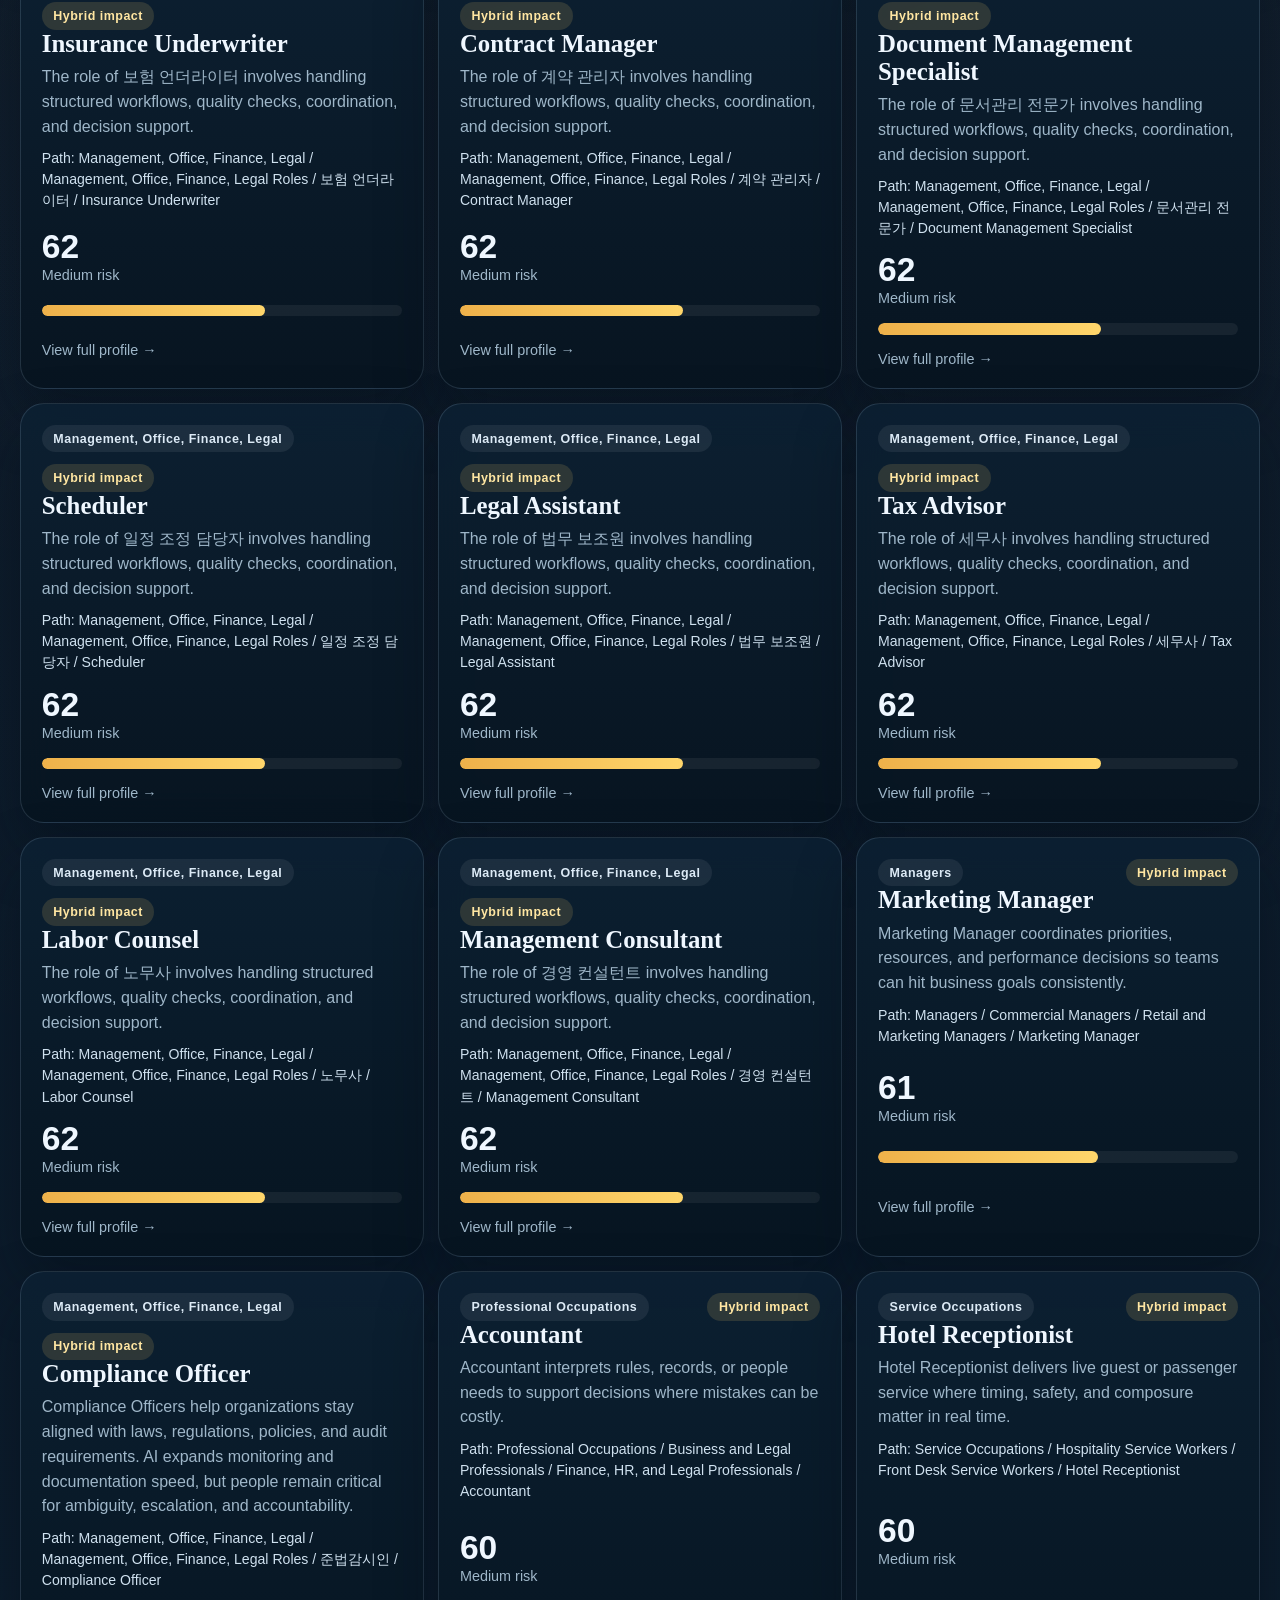
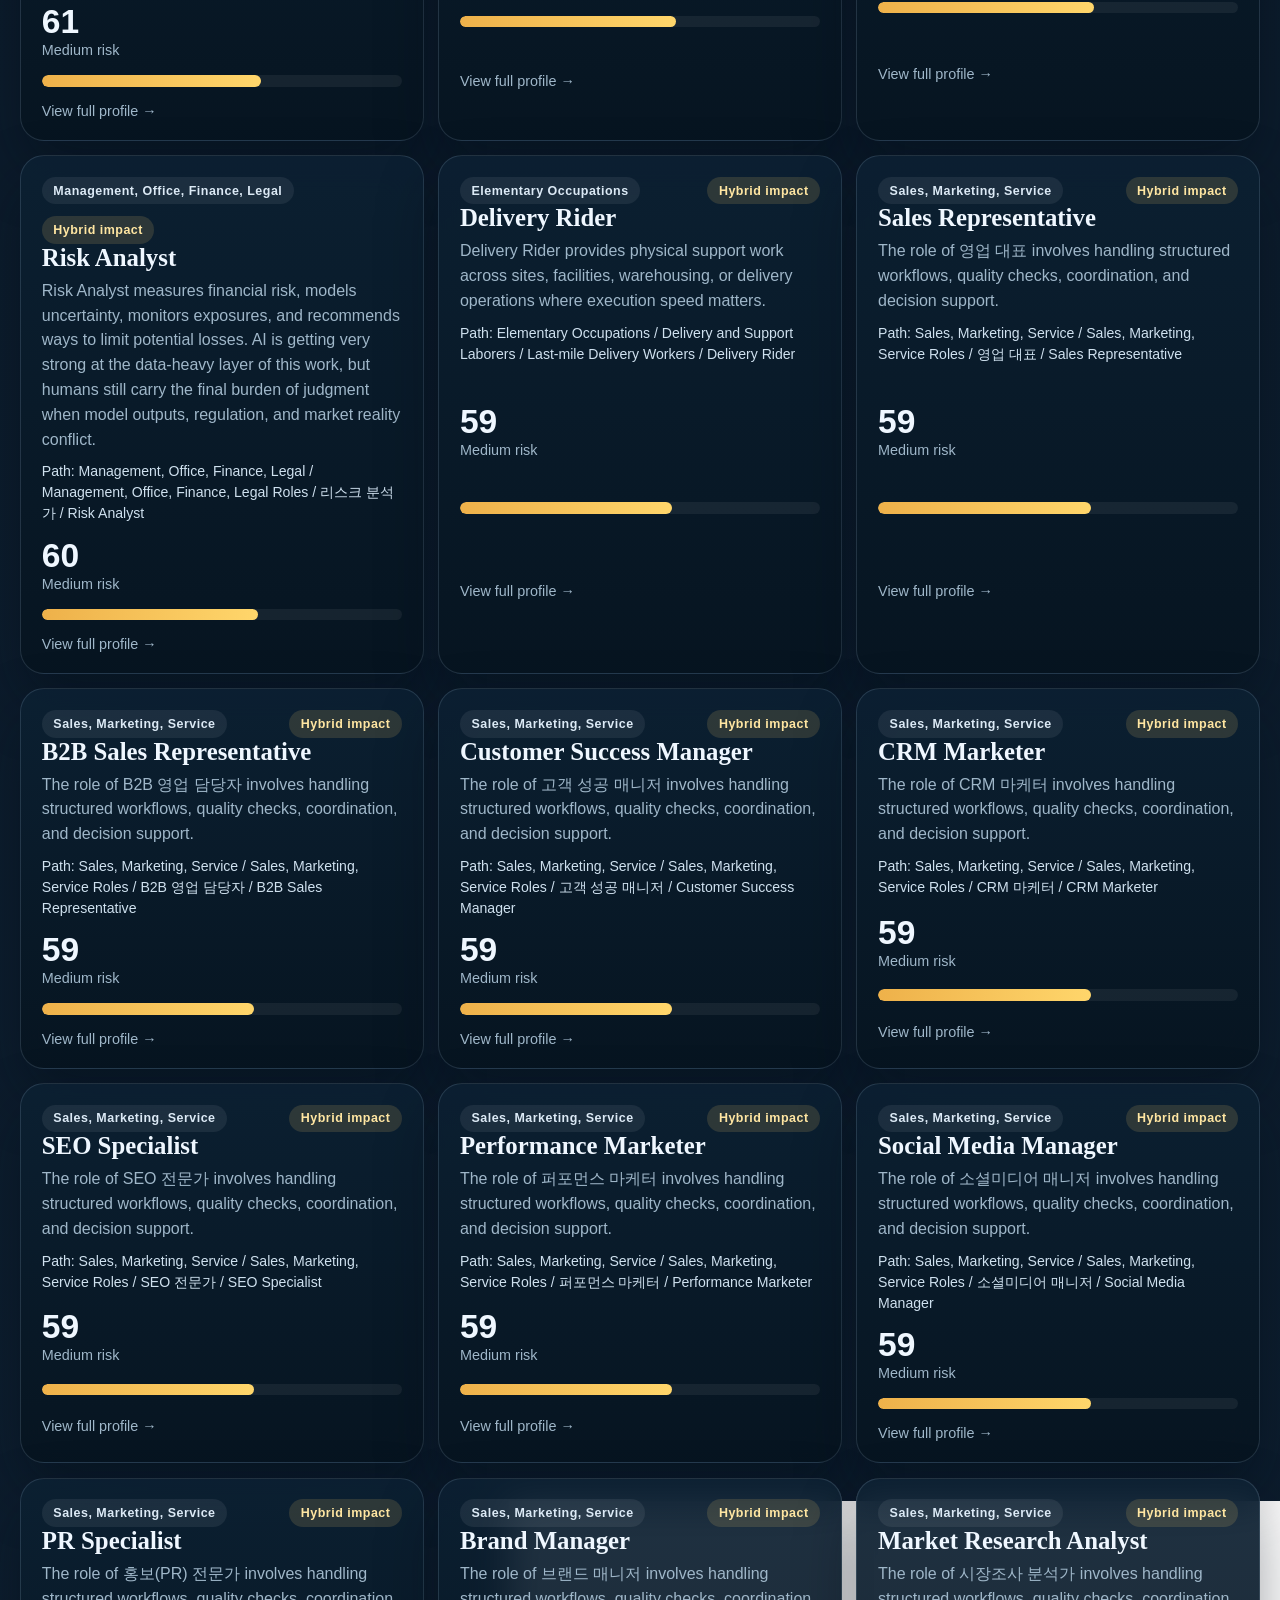
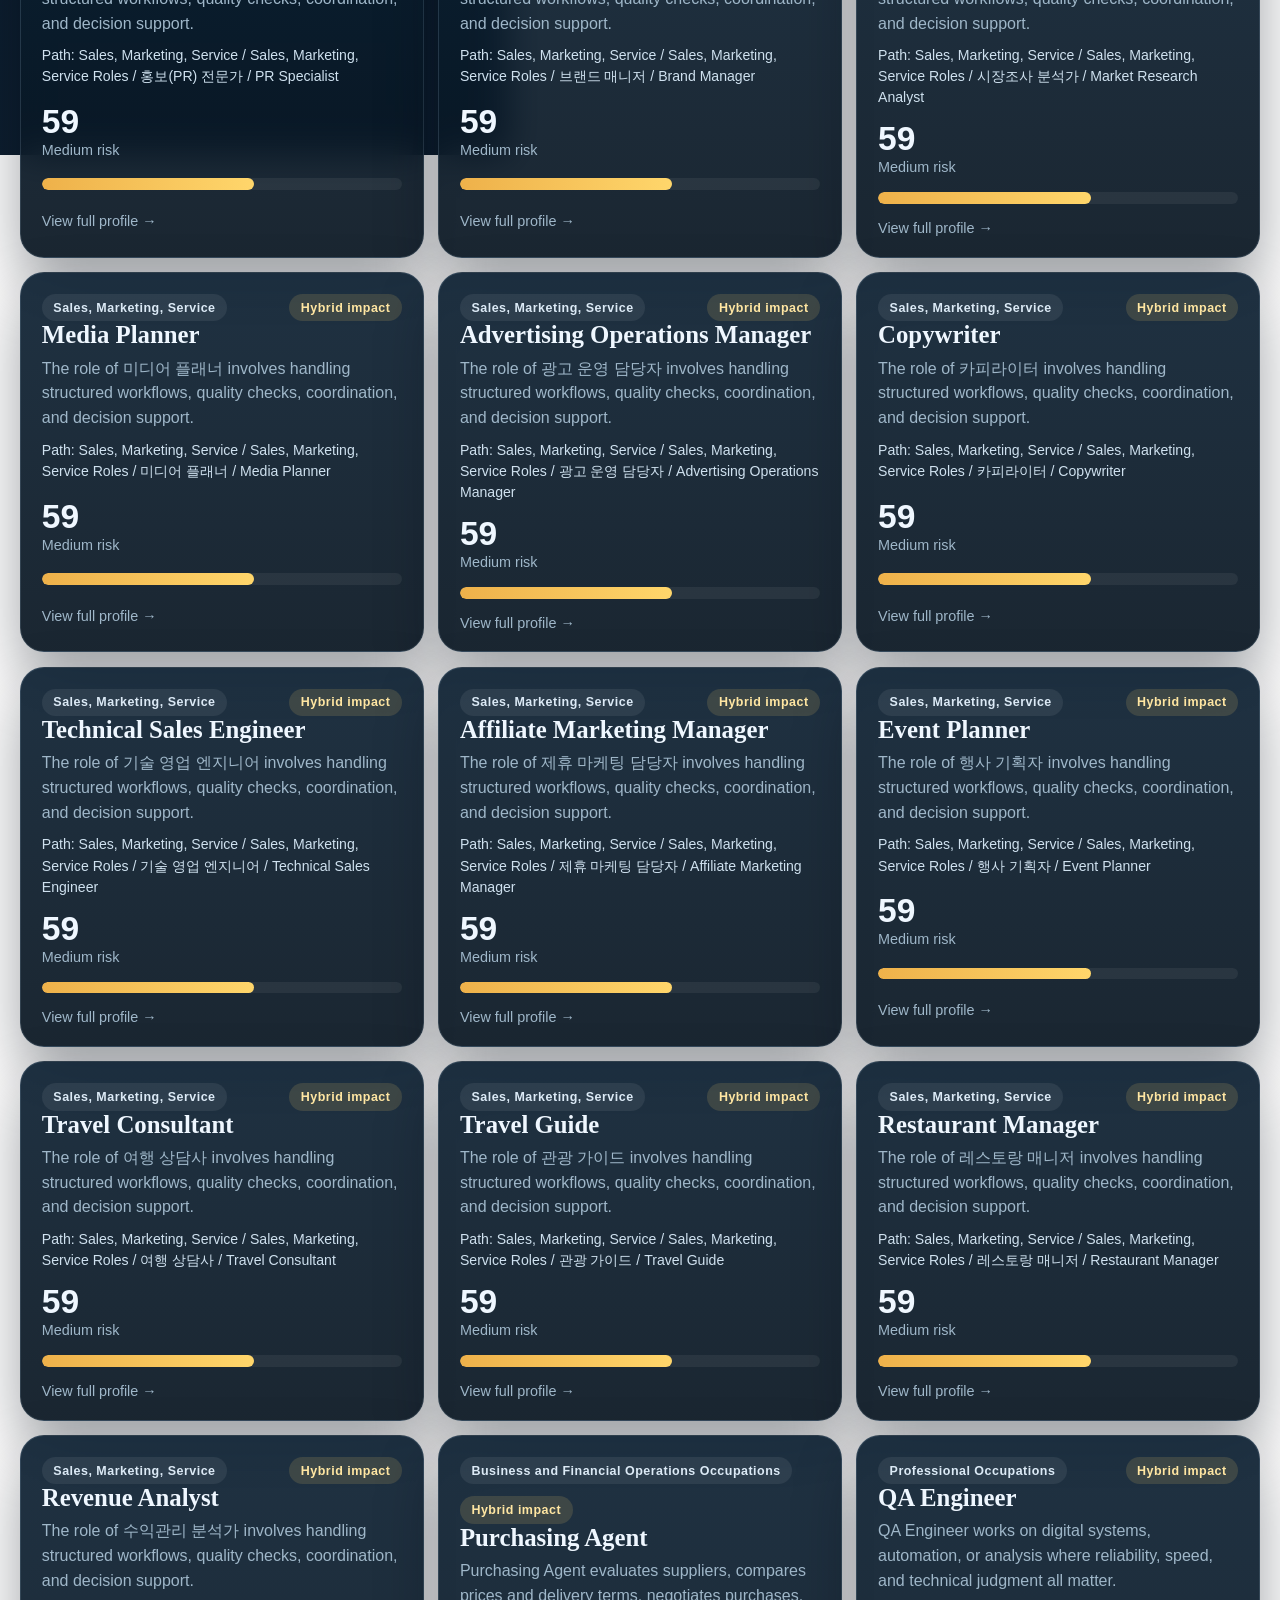
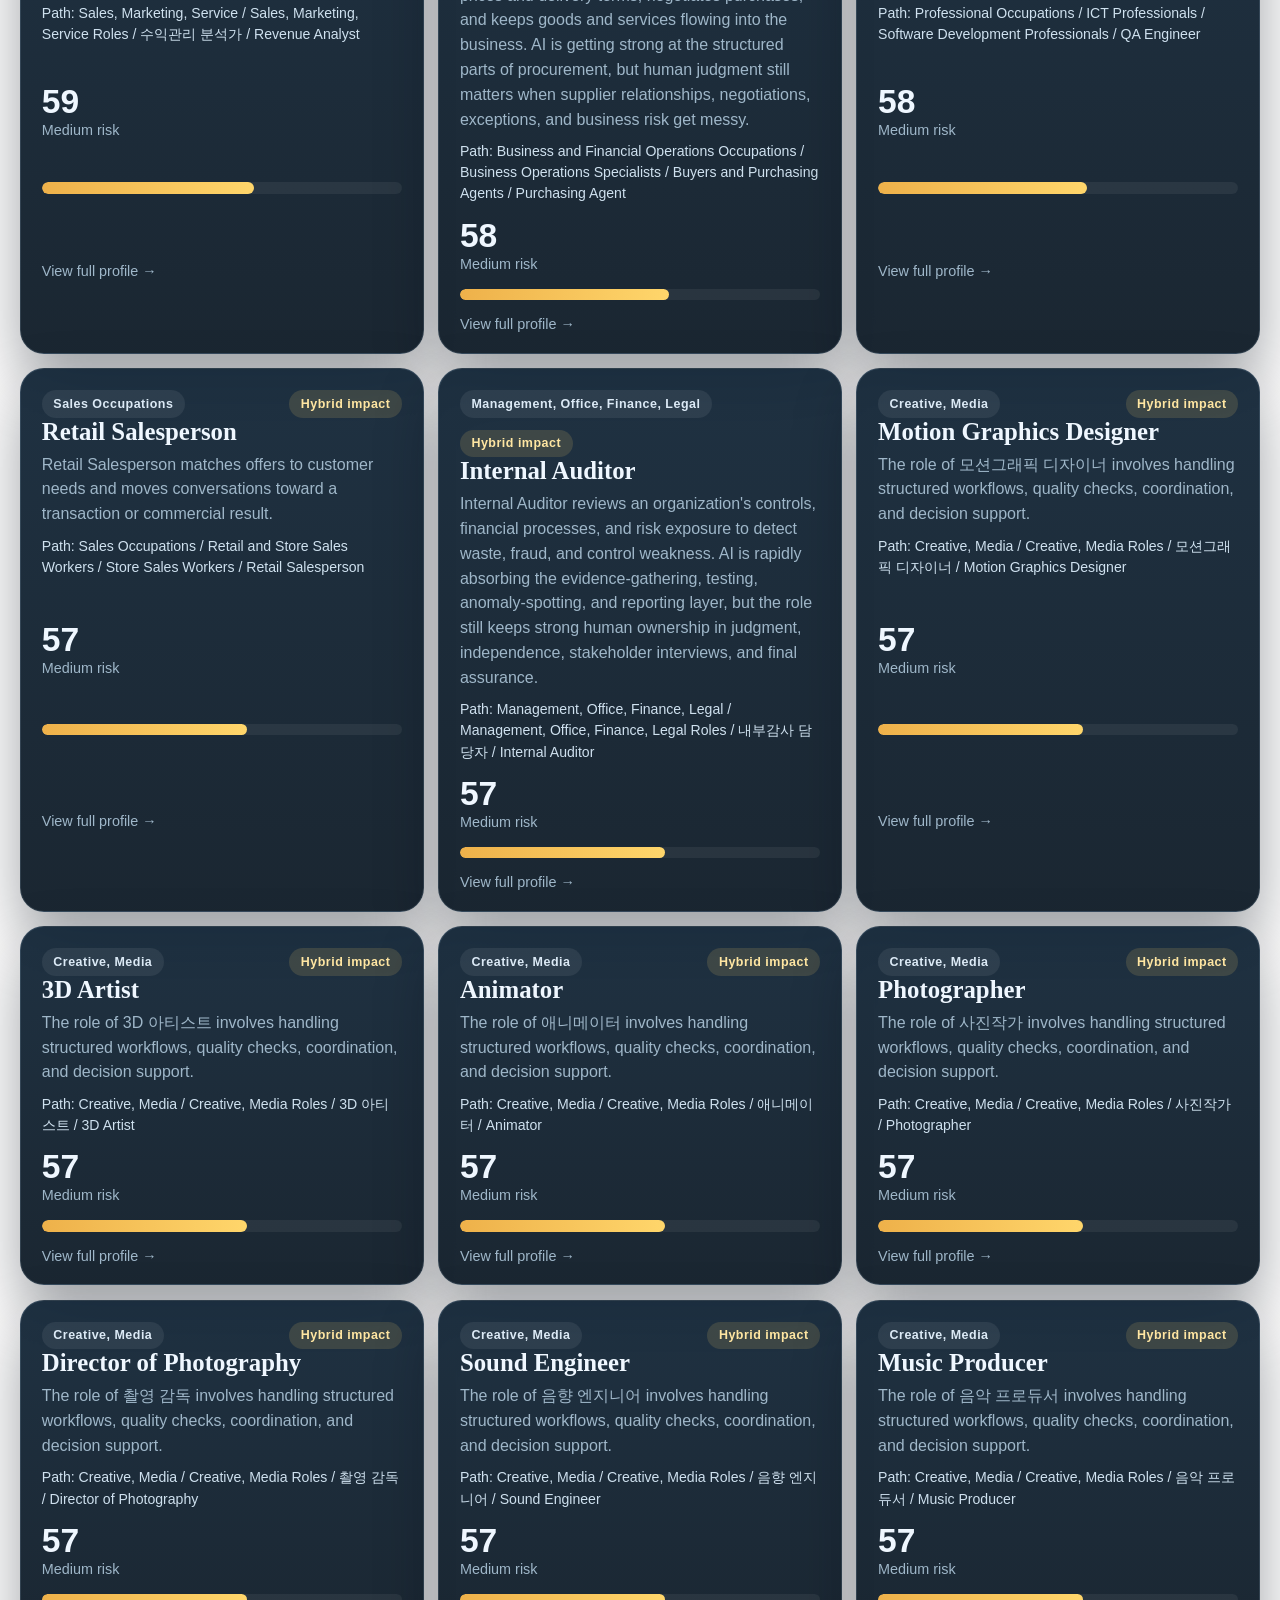
==== commit e29d812f: "Add job request form and executive assistant data" ====
--- a/index.html
+++ b/index.html
@@ -190,6 +190,44 @@
       </aside>
     </header>
 
+    <section class="request-card" aria-labelledby="requestTitle">
+      <div class="request-copy">
+        <p class="section-kicker" id="requestKicker">Missing your job?</p>
+        <h2 id="requestTitle">Request it</h2>
+        <p class="section-copy" id="requestLead">If your job is not in the catalog yet, send it here. New jobs are added every week.</p>
+      </div>
+
+      <form
+        class="request-form"
+        id="jobRequestForm"
+        action="https://formsubmit.co/weplaykor@gmail.com"
+        method="POST"
+      >
+        <input type="hidden" name="_subject" id="jobRequestSubject" value="New job request from willmyjobreplacedbyai.com">
+        <input type="hidden" name="_captcha" value="false">
+        <input type="hidden" name="_template" value="table">
+        <input type="hidden" name="_next" id="jobRequestNext" value="https://www.willmyjobreplacedbyai.com/?job-request=success">
+        <input type="hidden" name="_language" id="jobRequestLanguage" value="en">
+        <input type="text" name="_honey" class="request-honeypot" tabindex="-1" autocomplete="off">
+
+        <label class="sr-only" for="jobRequestInput" id="jobRequestInputLabel">Enter a job title you want added</label>
+        <div class="request-form-row">
+          <input
+            id="jobRequestInput"
+            name="requested_job"
+            type="text"
+            maxlength="120"
+            required
+            autocomplete="off"
+            placeholder="Enter the job you want added"
+          >
+          <button class="editorial-button editorial-button-strong" id="jobRequestButton" type="submit">Request job</button>
+        </div>
+        <p class="request-note" id="requestNote">Submissions are sent to the site owner email inbox.</p>
+        <p class="request-success" id="requestSuccess" hidden>Request received. Thank you.</p>
+      </form>
+    </section>
+
     <section class="editorial-grid">
       <article class="editorial-card">
         <div class="editorial-card-header">
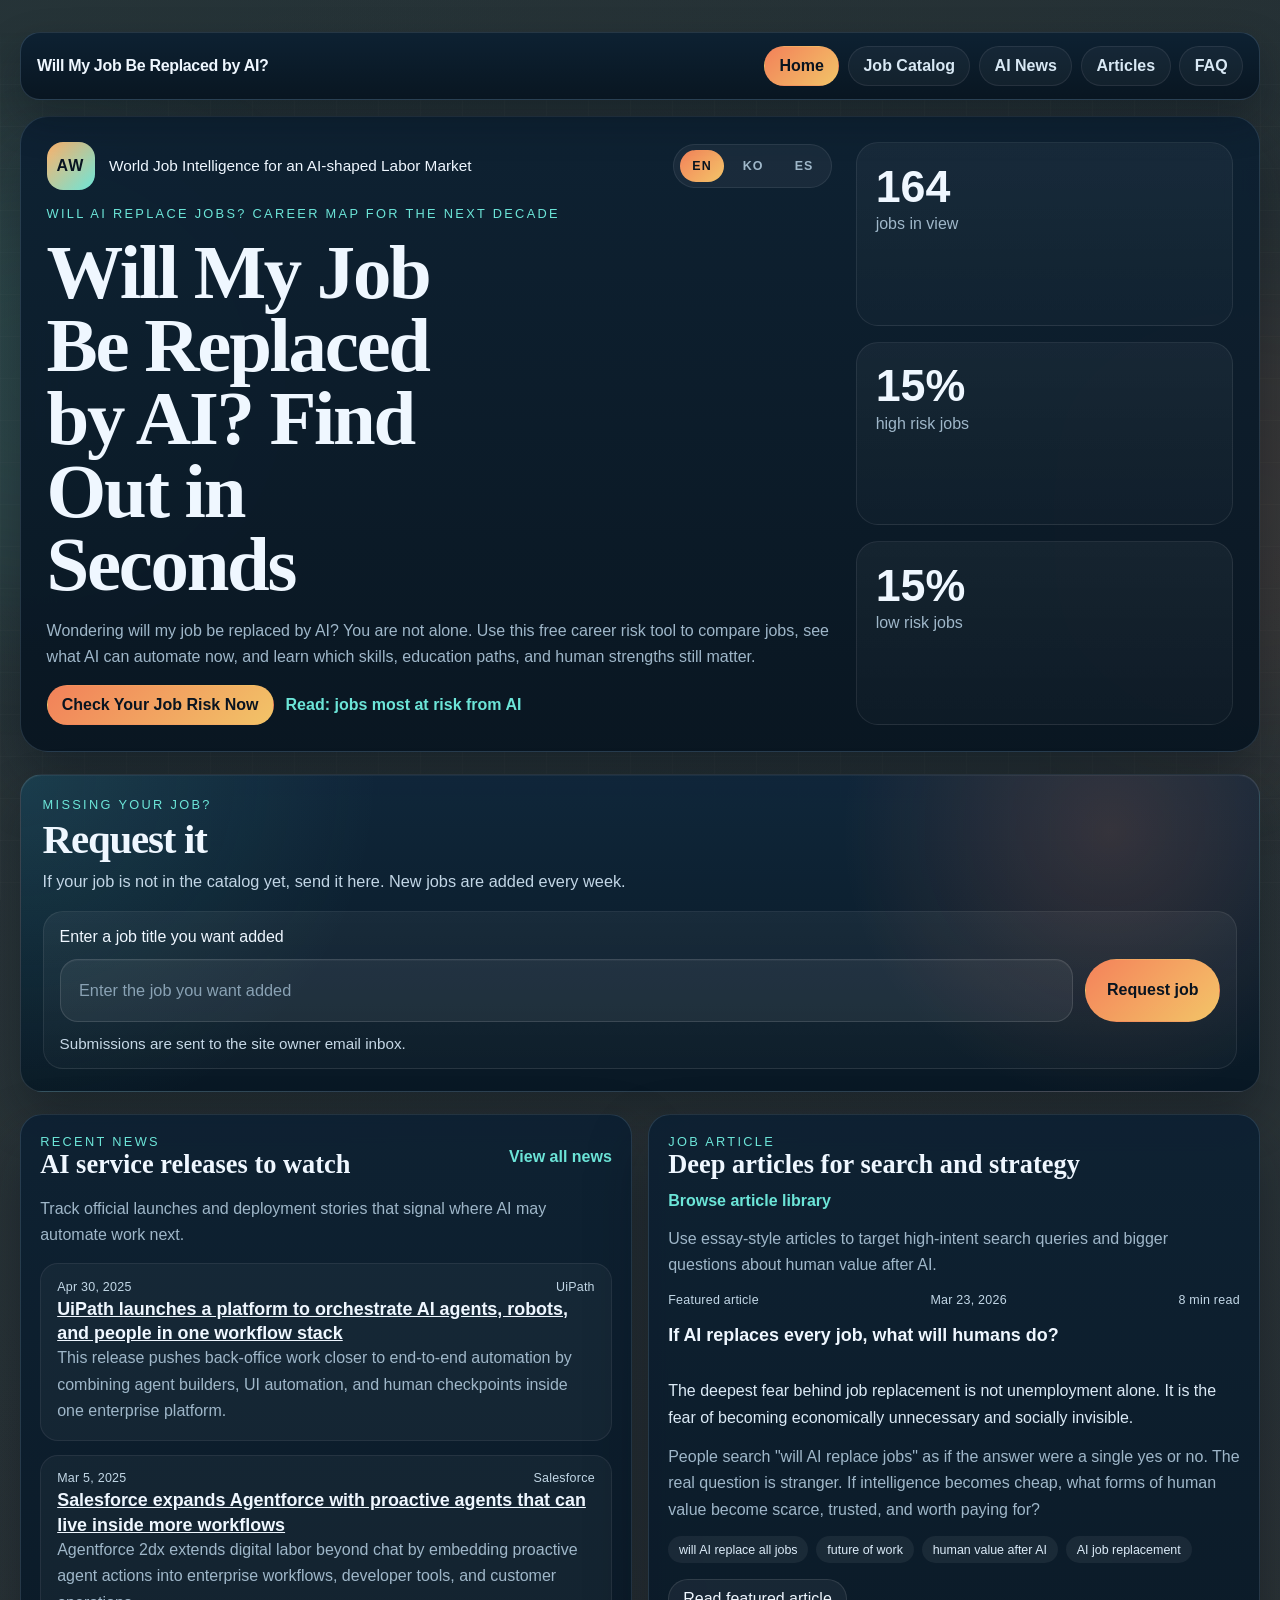
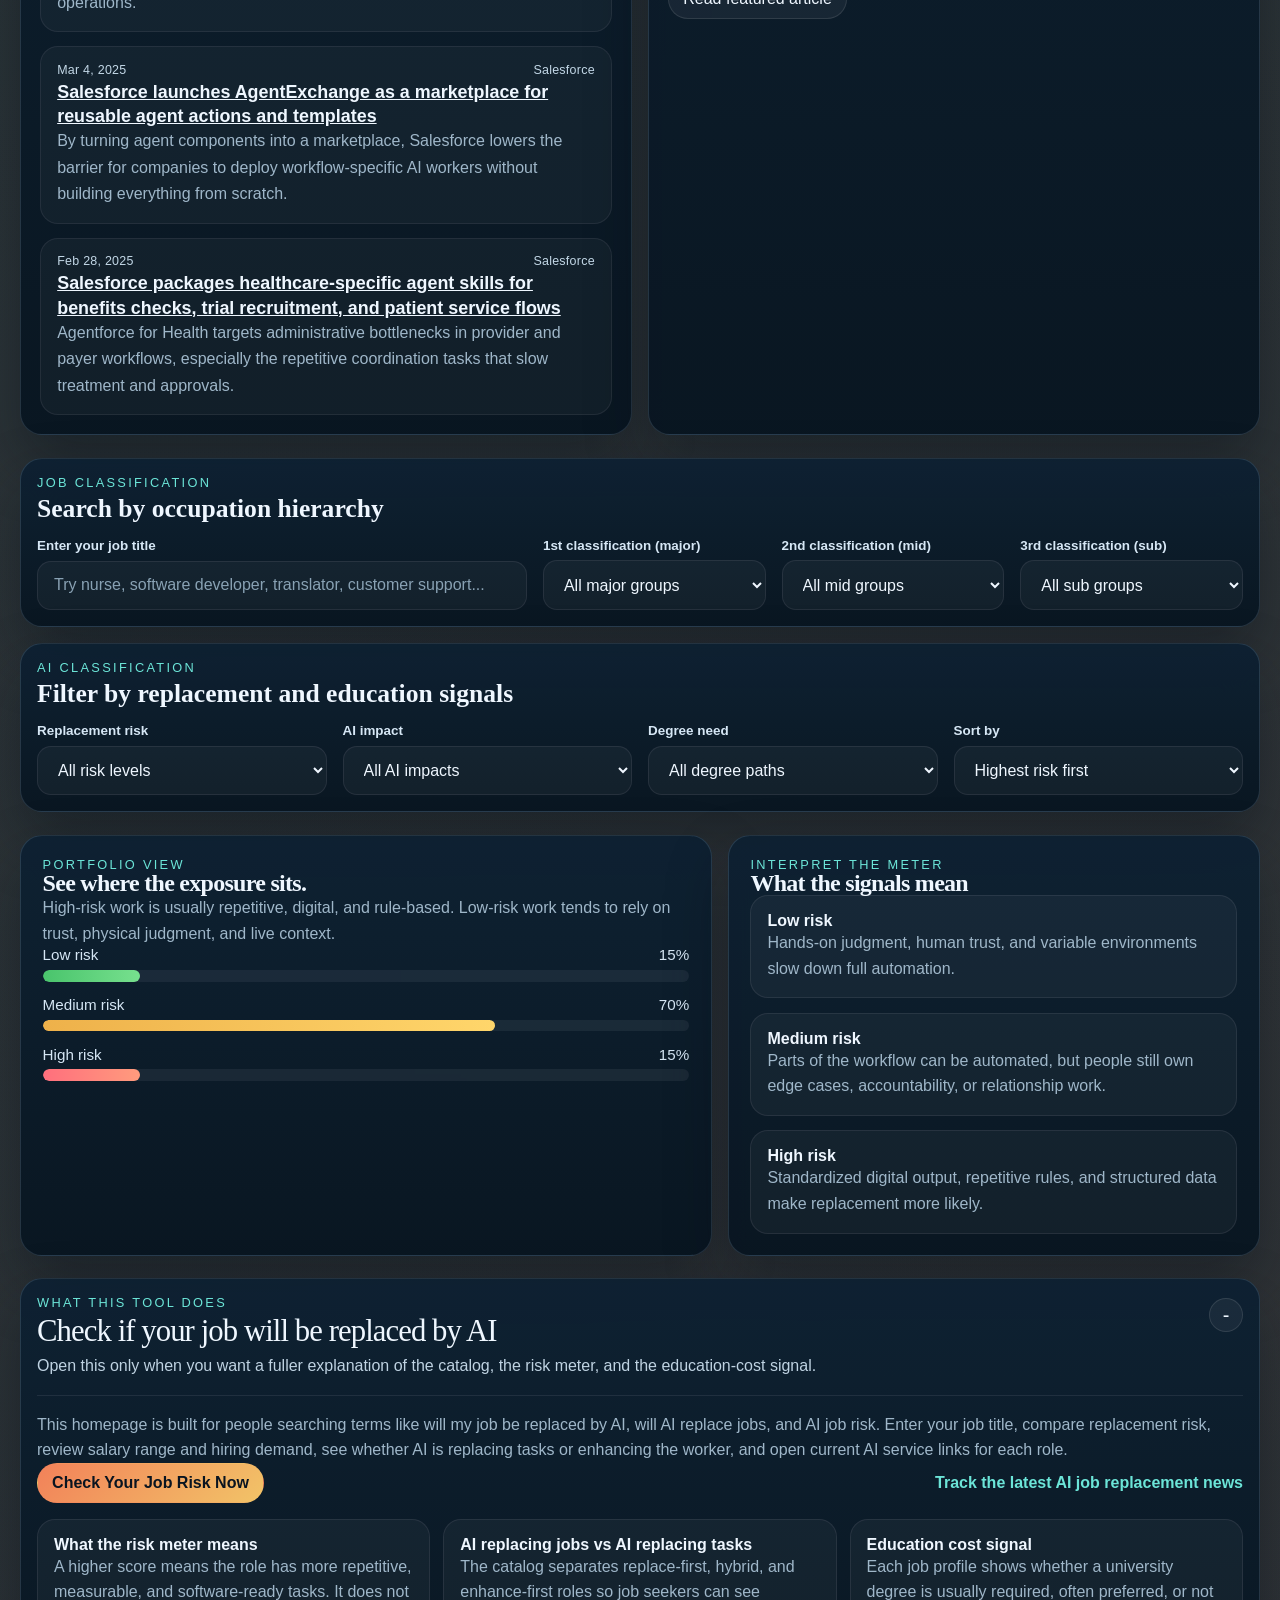
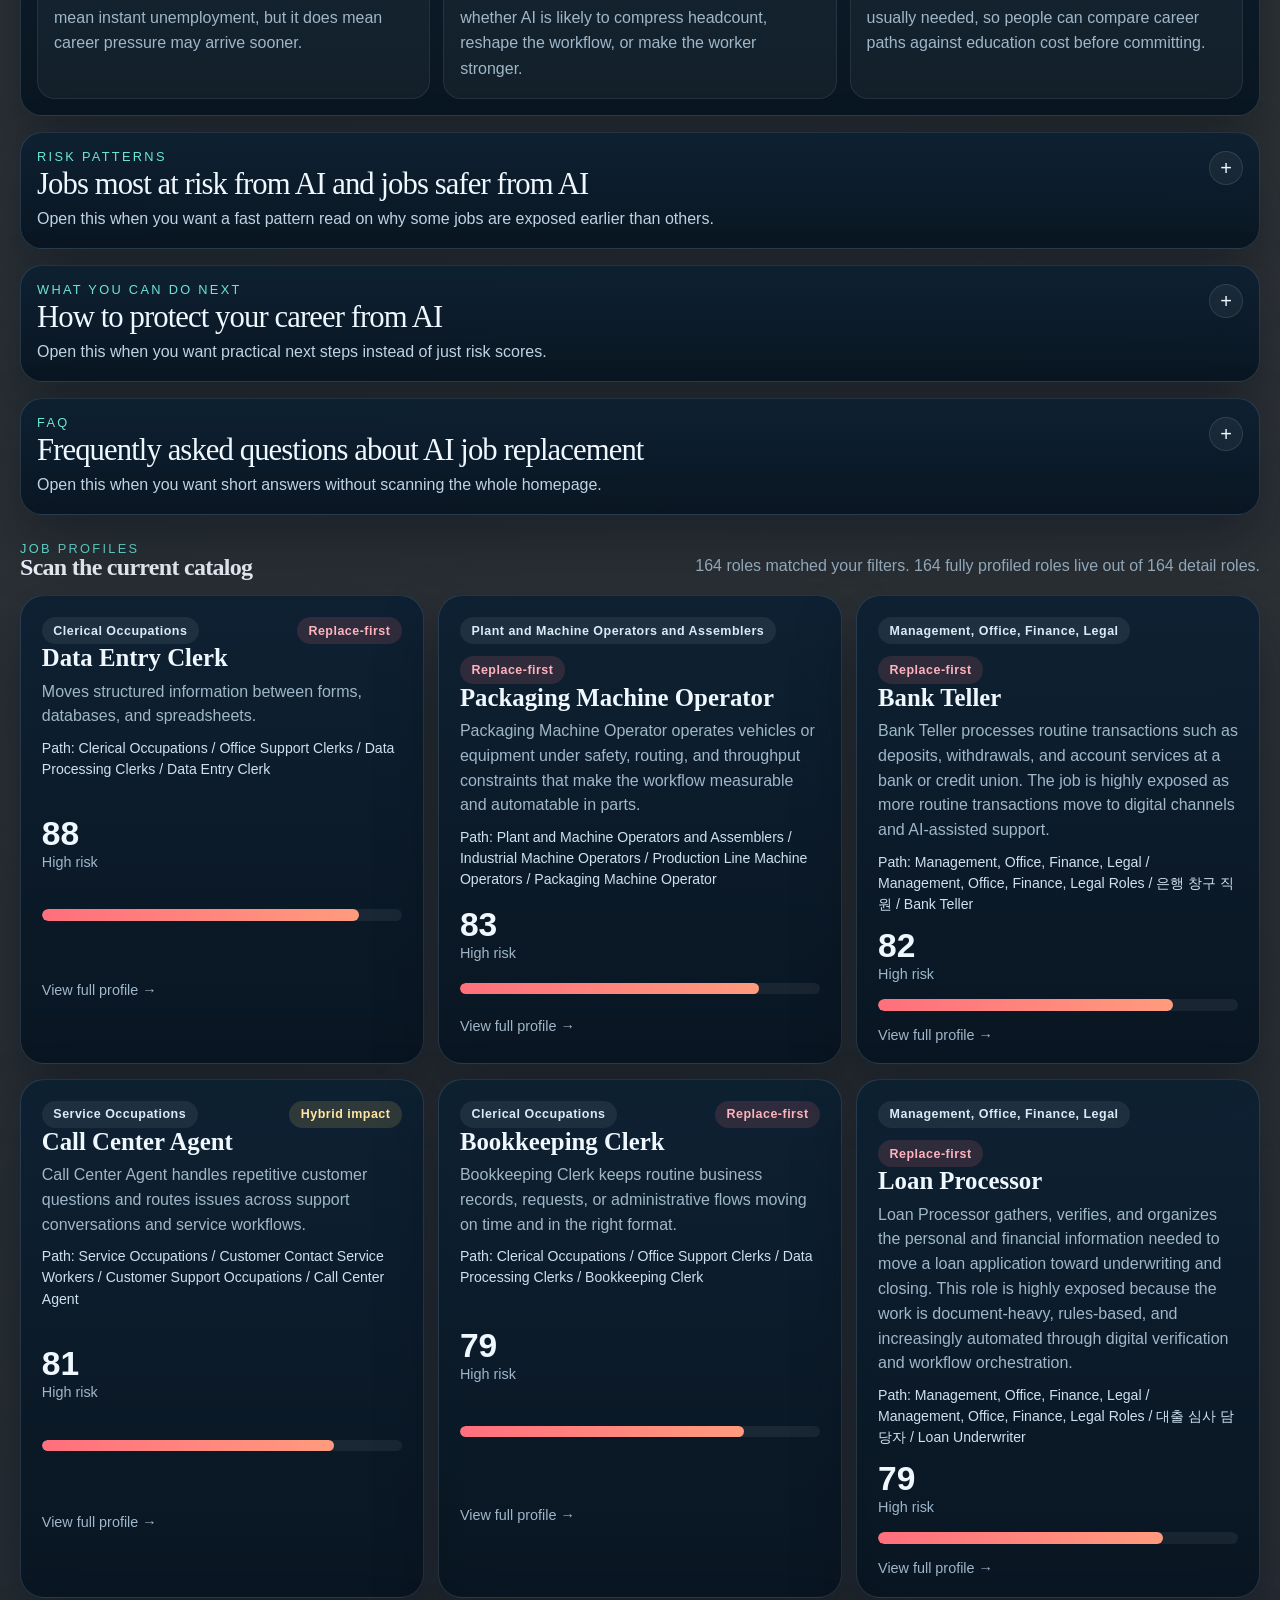
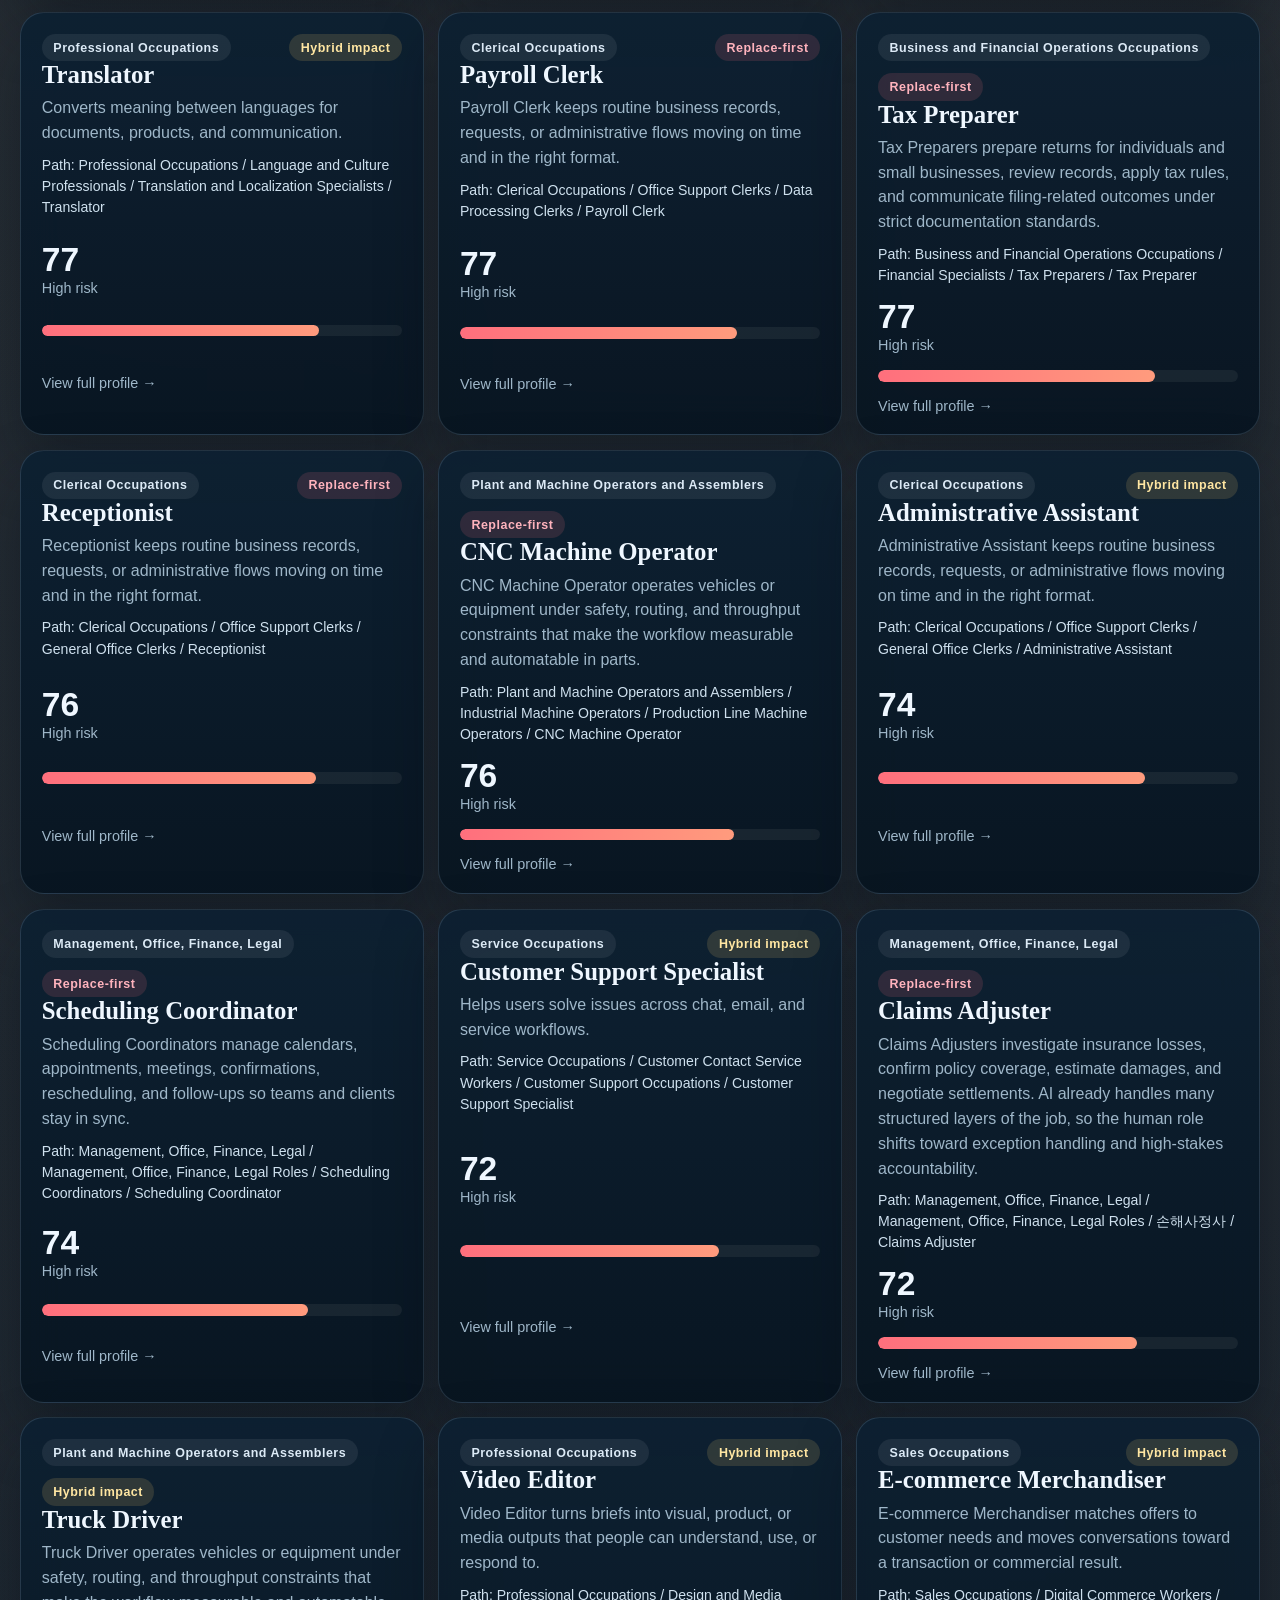
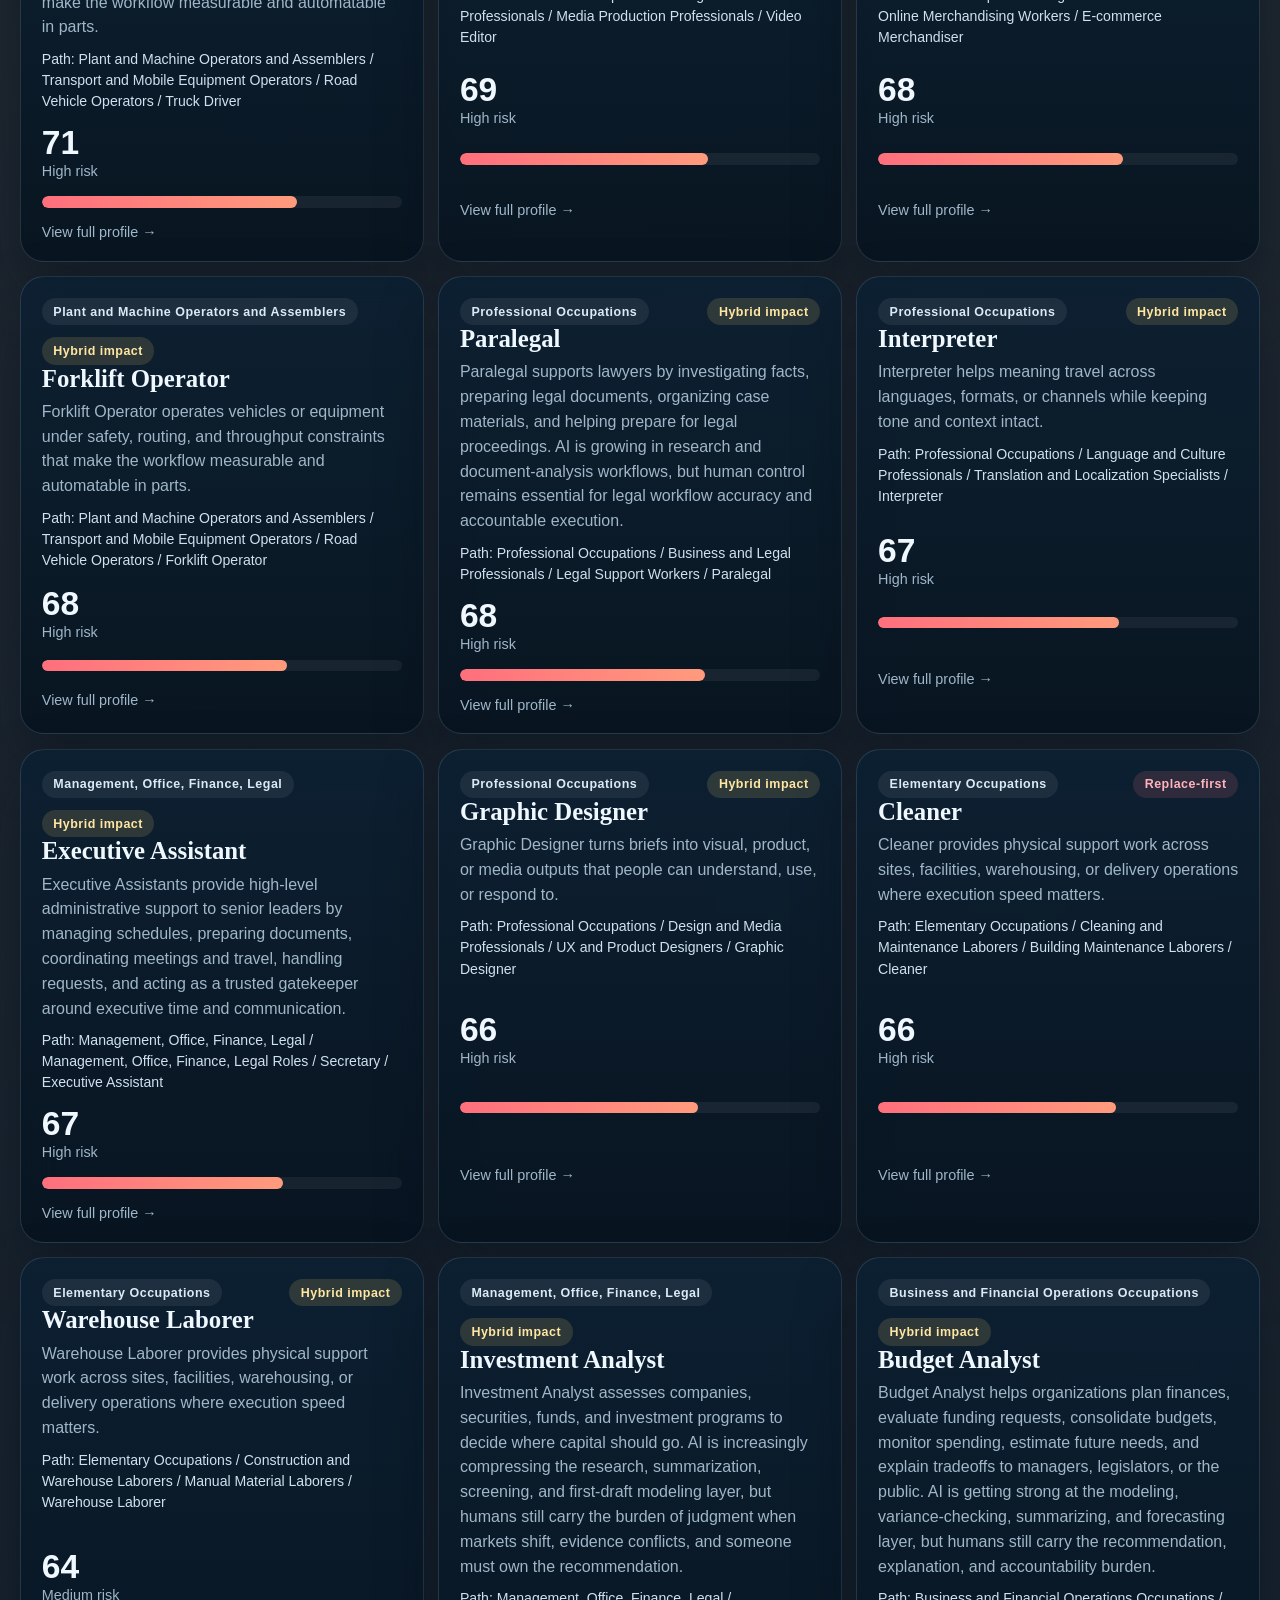
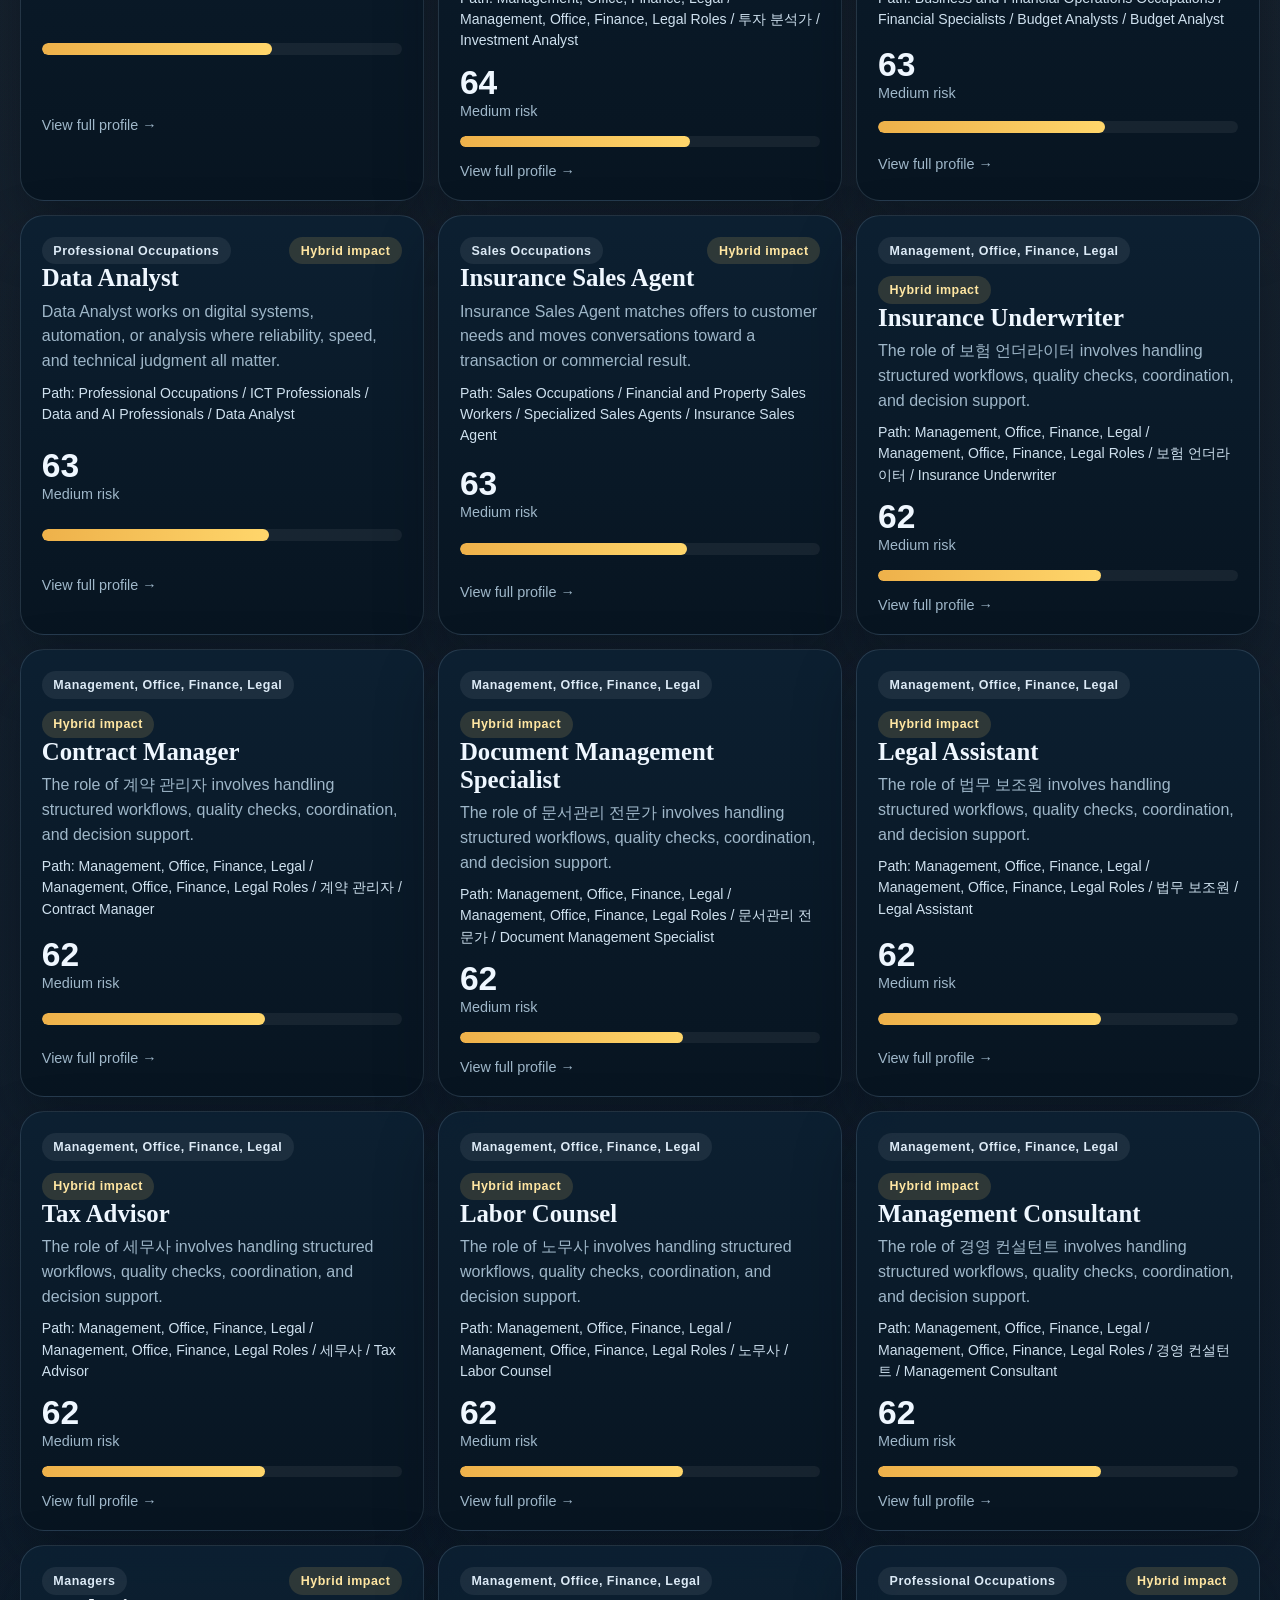
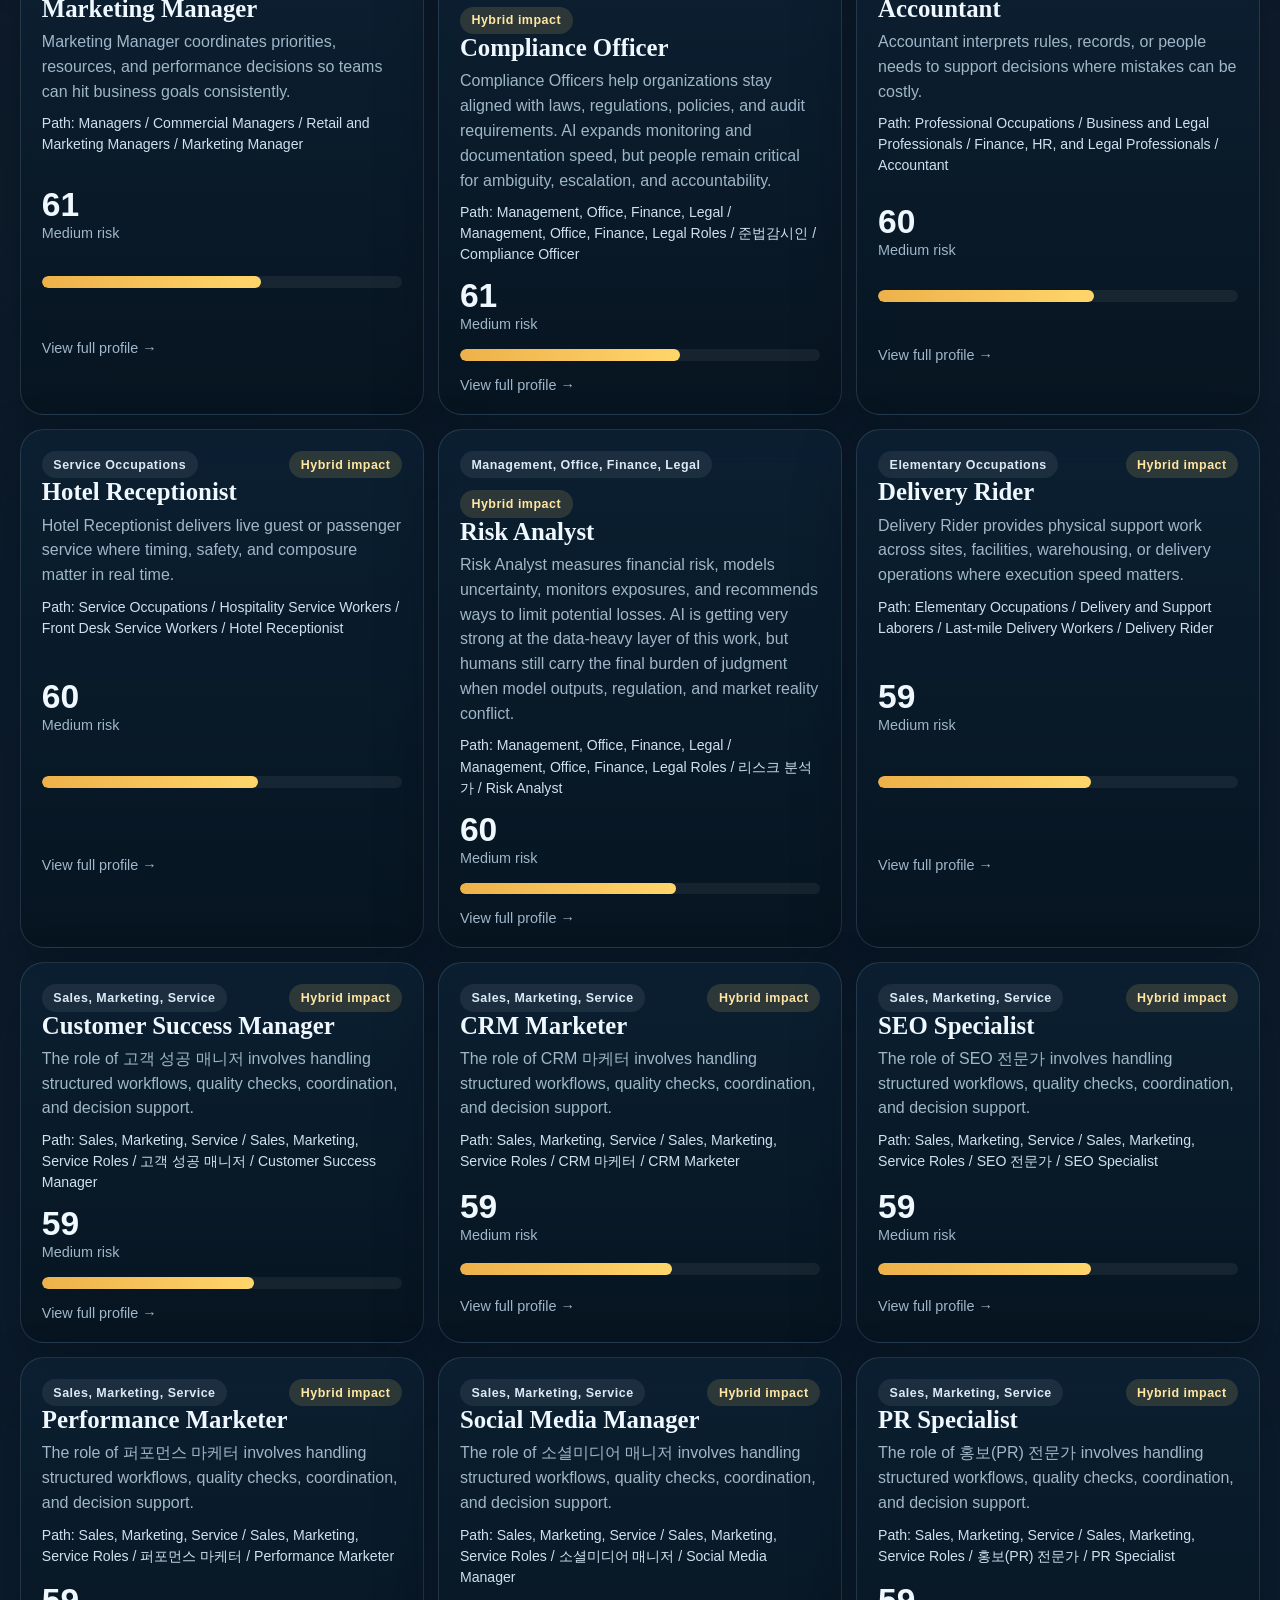
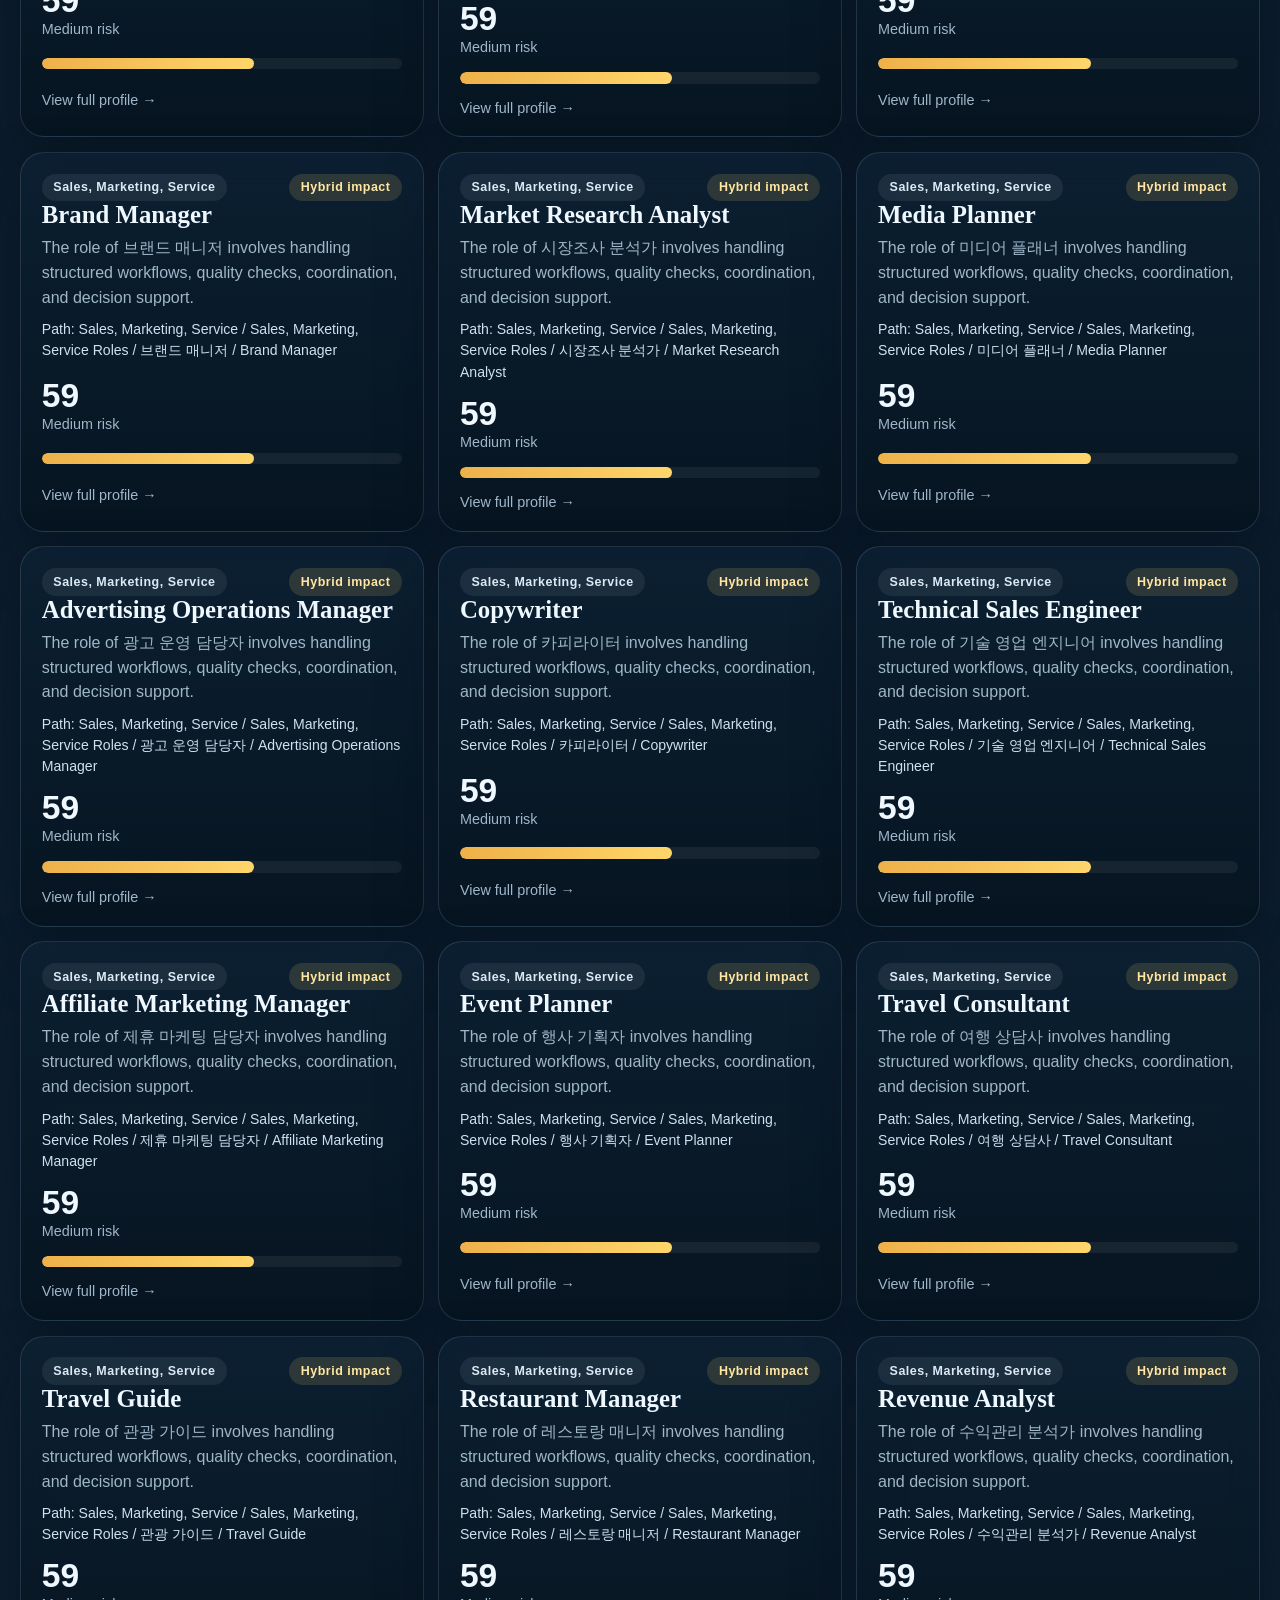
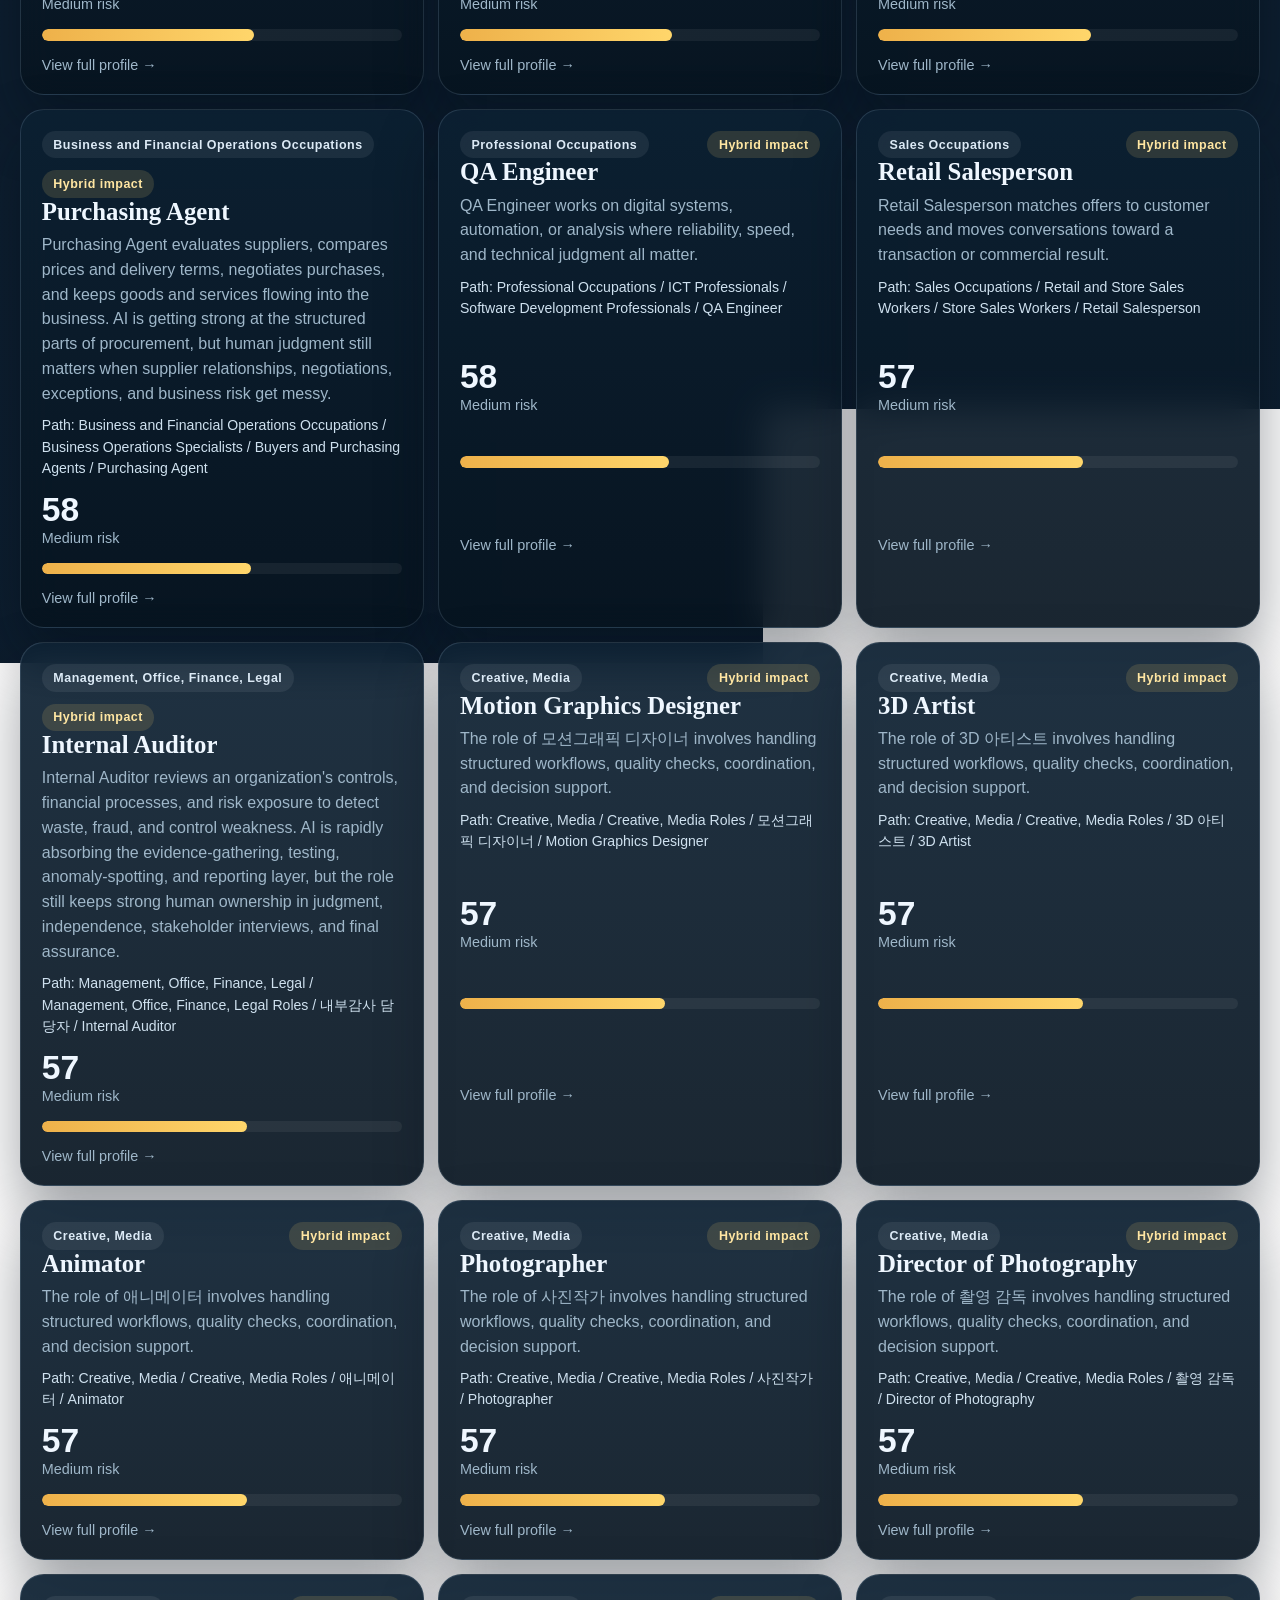
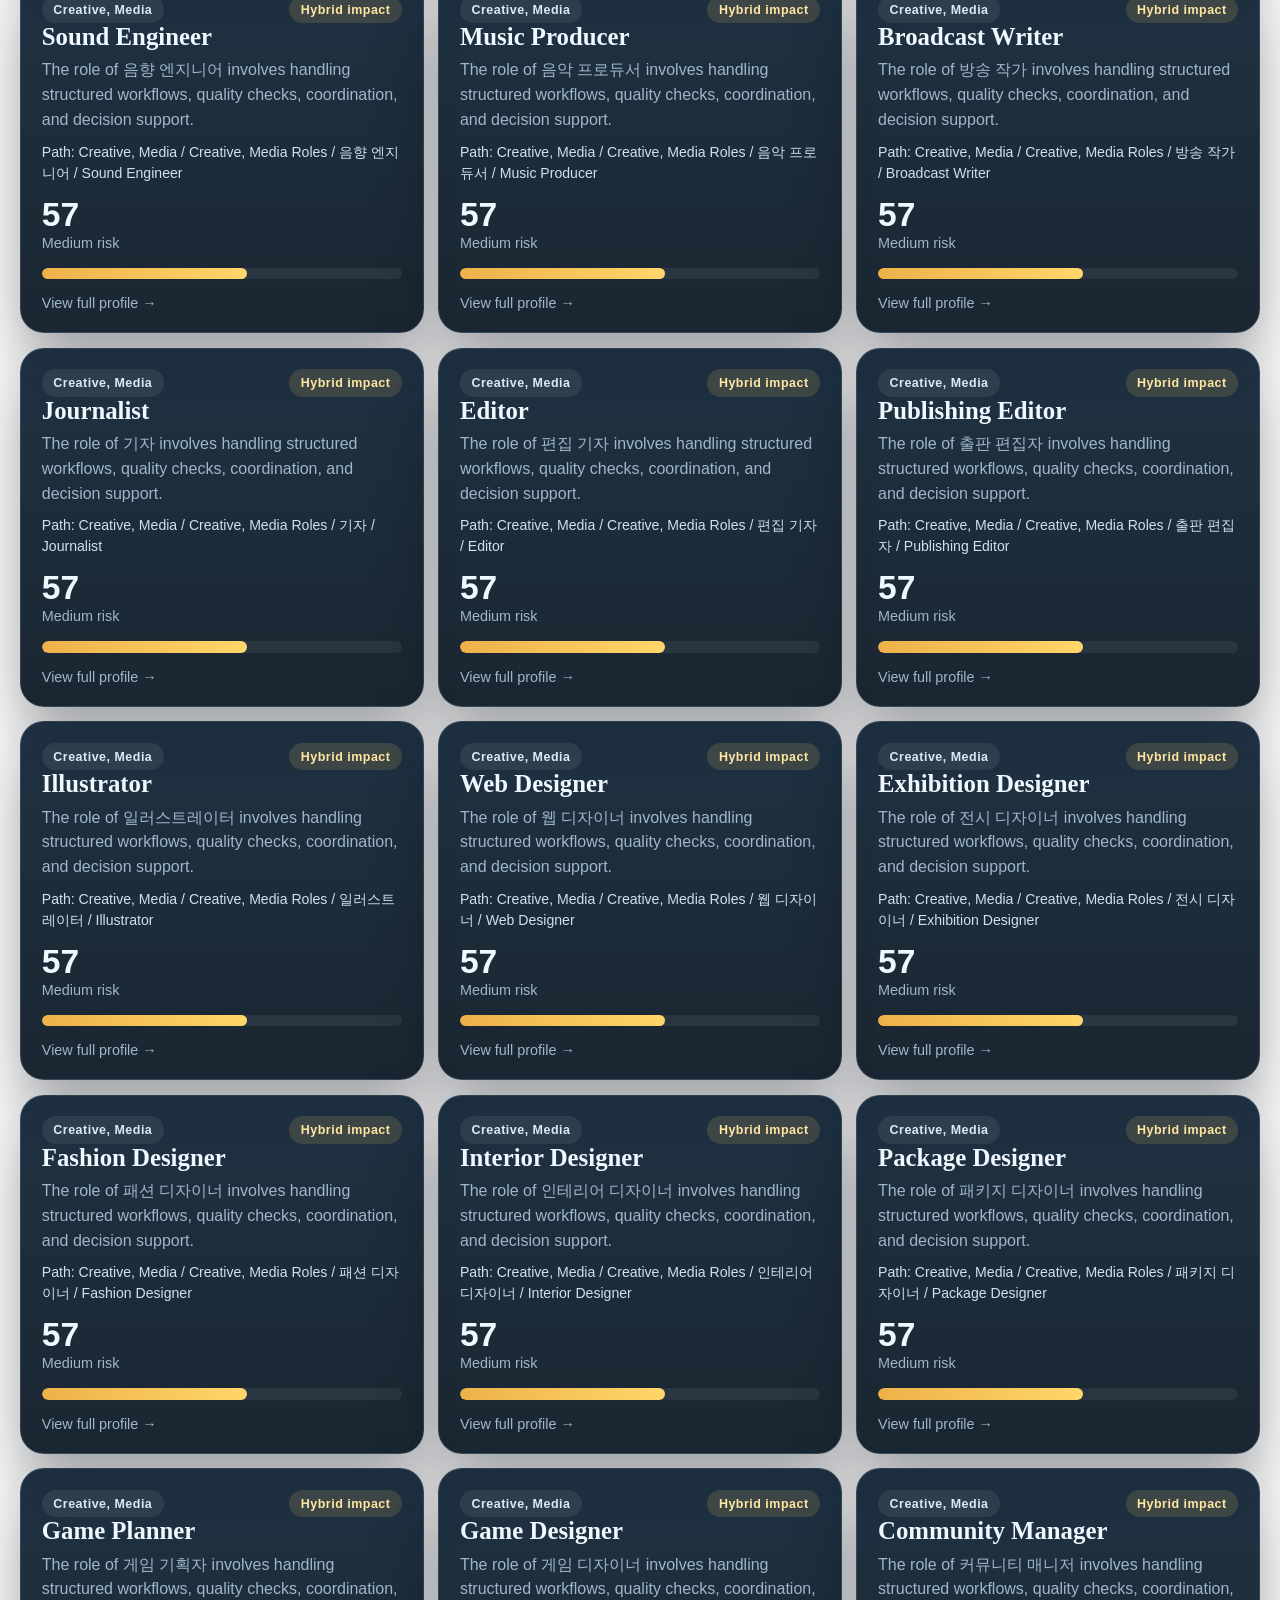
==== commit 41e30204: "Improve site navigation and reduce homepage clutter" ====
--- a/index.html
+++ b/index.html
@@ -141,13 +141,26 @@
       ]
     }
   </script>
-  <link rel="stylesheet" href="styles.css?v=2026-03-23-5">
+  <link rel="stylesheet" href="styles.css?v=2026-03-24-1">
 </head>
-<body>
+<body data-page="home">
   <div class="ambient ambient-left"></div>
   <div class="ambient ambient-right"></div>
 
   <main class="page-shell">
+    <nav class="site-nav" aria-label="Primary">
+      <div class="site-nav-shell">
+        <a class="site-nav-brand" id="navBrandLink" href="./">Will My Job Be Replaced by AI?</a>
+        <div class="site-nav-links">
+          <a class="site-nav-link is-active" id="navHomeLink" href="./" aria-current="page">Home</a>
+          <a class="site-nav-link" id="navCatalogLink" href="#catalogSection">Job Catalog</a>
+          <a class="site-nav-link" id="navNewsLink" href="news.html">AI News</a>
+          <a class="site-nav-link" id="navArticlesLink" href="articles.html">Articles</a>
+          <a class="site-nav-link" id="navFaqLink" href="#faqSection">FAQ</a>
+        </div>
+      </div>
+    </nav>
+
     <header class="hero">
       <div class="hero-copy">
         <div class="topbar">
@@ -169,7 +182,7 @@
         <h1 id="heroTitle">Will My Job Be Replaced by AI? Find Out in Seconds</h1>
         <p class="hero-lead" id="heroLead">Wondering will my job be replaced by AI? You are not alone. Use this free career risk tool to compare jobs, see what AI can automate now, and learn which skills, education paths, and human strengths still matter.</p>
         <div class="hero-actions">
-          <a class="editorial-button editorial-button-strong" id="heroPrimaryCta" href="#jobFilterTitle">Check Your Job Risk Now</a>
+          <a class="editorial-button editorial-button-strong" id="heroPrimaryCta" href="#catalogSection">Check Your Job Risk Now</a>
           <a class="editorial-link" id="heroSecondaryLink" href="articles.html#jobs-most-exposed-to-ai-agents">Read: jobs most at risk from AI</a>
         </div>
       </div>
@@ -190,7 +203,7 @@
       </aside>
     </header>
 
-    <section class="request-card" aria-labelledby="requestTitle">
+    <section class="request-card section-anchor" id="requestSection" aria-labelledby="requestTitle">
       <div class="request-copy">
         <p class="section-kicker" id="requestKicker">Missing your job?</p>
         <h2 id="requestTitle">Request it</h2>
@@ -228,7 +241,7 @@
       </form>
     </section>
 
-    <section class="editorial-grid">
+    <section class="editorial-grid section-anchor" id="editorialSection">
       <article class="editorial-card">
         <div class="editorial-card-header">
           <div>
@@ -261,7 +274,7 @@
       </article>
     </section>
 
-    <section class="filter-stack">
+    <section class="filter-stack section-anchor" id="catalogSection">
       <article class="filter-card">
         <div class="filter-header">
           <p class="section-kicker" id="jobFilterKicker">Job Classification</p>
@@ -315,7 +328,7 @@
       </article>
     </section>
 
-    <section class="insight-grid">
+    <section class="insight-grid section-anchor" id="insightSection">
       <article class="insight-card">
         <p class="section-kicker" id="insightKicker">Portfolio view</p>
         <h2 id="insightTitle">See where the exposure sits.</h2>
@@ -330,114 +343,144 @@
       </article>
     </section>
 
-    <section class="filter-card seo-card" lang="en">
-      <p class="section-kicker">What this tool does</p>
-      <h2>Check if your job will be replaced by AI</h2>
-      <p class="section-copy">This homepage is built for people searching terms like will my job be replaced by AI, will AI replace jobs, and AI job risk. Enter your job title, compare replacement risk, review salary range and hiring demand, see whether AI is replacing tasks or enhancing the worker, and open current AI service links for each role.</p>
-      <div class="section-actions">
-        <a class="editorial-button editorial-button-strong" href="#jobFilterTitle">Check Your Job Risk Now</a>
-        <a class="editorial-link" href="news.html">Track the latest AI job replacement news</a>
-      </div>
-      <div class="seo-grid">
-        <article class="guide-item">
-          <strong>What the risk meter means</strong>
-          <p class="detail-copy">A higher score means the role has more repetitive, measurable, and software-ready tasks. It does not mean instant unemployment, but it does mean career pressure may arrive sooner.</p>
-        </article>
-        <article class="guide-item">
-          <strong>AI replacing jobs vs AI replacing tasks</strong>
-          <p class="detail-copy">The catalog separates replace-first, hybrid, and enhance-first roles so job seekers can see whether AI is likely to compress headcount, reshape the workflow, or make the worker stronger.</p>
-        </article>
-        <article class="guide-item">
-          <strong>Education cost signal</strong>
-          <p class="detail-copy">Each job profile shows whether a university degree is usually required, often preferred, or not usually needed, so people can compare career paths against education cost before committing.</p>
-        </article>
-      </div>
+    <section class="guide-stack section-anchor" id="guideSection">
+      <section class="filter-card seo-card guide-panel" lang="en">
+        <details open>
+          <summary class="guide-panel-summary">
+            <span class="section-kicker">What this tool does</span>
+            <span class="guide-panel-title">Check if your job will be replaced by AI</span>
+            <span class="guide-panel-lead">Open this only when you want a fuller explanation of the catalog, the risk meter, and the education-cost signal.</span>
+          </summary>
+          <div class="guide-panel-body">
+            <p class="section-copy">This homepage is built for people searching terms like will my job be replaced by AI, will AI replace jobs, and AI job risk. Enter your job title, compare replacement risk, review salary range and hiring demand, see whether AI is replacing tasks or enhancing the worker, and open current AI service links for each role.</p>
+            <div class="section-actions">
+              <a class="editorial-button editorial-button-strong" href="#catalogSection">Check Your Job Risk Now</a>
+              <a class="editorial-link" href="news.html">Track the latest AI job replacement news</a>
+            </div>
+            <div class="seo-grid">
+              <article class="guide-item">
+                <strong>What the risk meter means</strong>
+                <p class="detail-copy">A higher score means the role has more repetitive, measurable, and software-ready tasks. It does not mean instant unemployment, but it does mean career pressure may arrive sooner.</p>
+              </article>
+              <article class="guide-item">
+                <strong>AI replacing jobs vs AI replacing tasks</strong>
+                <p class="detail-copy">The catalog separates replace-first, hybrid, and enhance-first roles so job seekers can see whether AI is likely to compress headcount, reshape the workflow, or make the worker stronger.</p>
+              </article>
+              <article class="guide-item">
+                <strong>Education cost signal</strong>
+                <p class="detail-copy">Each job profile shows whether a university degree is usually required, often preferred, or not usually needed, so people can compare career paths against education cost before committing.</p>
+              </article>
+            </div>
+          </div>
+        </details>
+      </section>
+
+      <section class="filter-card seo-card guide-panel" lang="en">
+        <details>
+          <summary class="guide-panel-summary">
+            <span class="section-kicker">Risk patterns</span>
+            <span class="guide-panel-title">Jobs most at risk from AI and jobs safer from AI</span>
+            <span class="guide-panel-lead">Open this when you want a fast pattern read on why some jobs are exposed earlier than others.</span>
+          </summary>
+          <div class="guide-panel-body">
+            <p class="section-copy">The strongest pattern is workflow structure, not prestige. Jobs that live inside software and follow repeatable rules are usually more exposed. Jobs built on physical complexity, local trust, regulation, or live responsibility usually stay safer for longer.</p>
+            <div class="seo-columns">
+              <article class="guide-item">
+                <strong>Jobs most at risk from AI</strong>
+                <ul class="seo-list">
+                  <li>Data Entry Clerk</li>
+                  <li>Bookkeeping Clerk</li>
+                  <li>Payroll Clerk</li>
+                  <li>Call Center Agent</li>
+                  <li>Customer Support Specialist</li>
+                  <li>Packaging Machine Operator</li>
+                </ul>
+                <p class="detail-copy">Read the deeper breakdown in <a class="seo-inline-link" href="articles.html#jobs-most-exposed-to-ai-agents">jobs most at risk from AI</a>.</p>
+              </article>
+              <article class="guide-item">
+                <strong>Jobs safer from AI for now</strong>
+                <ul class="seo-list">
+                  <li>Registered Nurse</li>
+                  <li>Physical Therapist</li>
+                  <li>Electrician</li>
+                  <li>HVAC Technician</li>
+                  <li>Plumber</li>
+                  <li>Caregiver</li>
+                </ul>
+                <p class="detail-copy">Read the deeper breakdown in <a class="seo-inline-link" href="articles.html#safest-jobs-from-ai-are-local-physical-and-relational">safe jobs from AI</a>.</p>
+              </article>
+            </div>
+          </div>
+        </details>
+      </section>
+
+      <section class="filter-card seo-card guide-panel" lang="en">
+        <details>
+          <summary class="guide-panel-summary">
+            <span class="section-kicker">What you can do next</span>
+            <span class="guide-panel-title">How to protect your career from AI</span>
+            <span class="guide-panel-lead">Open this when you want practical next steps instead of just risk scores.</span>
+          </summary>
+          <div class="guide-panel-body">
+            <p class="section-copy">The goal is not to outrun software at routine output. The goal is to move into work where you own consequences, exceptions, trust, and systems. That is where career durability usually increases as AI improves.</p>
+            <div class="seo-grid">
+              <article class="guide-item">
+                <strong>Move up the workflow</strong>
+                <p class="detail-copy">Shift from basic execution into exception handling, client communication, escalation, and process ownership. The more ambiguity you absorb, the harder you are to compress.</p>
+              </article>
+              <article class="guide-item">
+                <strong>Use degree cost carefully</strong>
+                <p class="detail-copy">Pay for a degree when it changes access to regulated or trust-heavy roles. If the field values proof of execution more than credentials, use the degree signal before taking on education debt. Start with <a class="seo-inline-link" href="articles.html#does-a-degree-still-matter-in-the-age-of-ai">does a degree still matter in the age of AI</a>.</p>
+              </article>
+              <article class="guide-item">
+                <strong>Learn to work with AI, not around it</strong>
+                <p class="detail-copy">The durable skill is workflow design: deciding what the system can do, what needs review, and where humans still carry accountability. Start with <a class="seo-inline-link" href="articles.html#when-ai-becomes-your-coworker-the-skill-is-workflow-design">how to future-proof your career after AI</a>.</p>
+              </article>
+            </div>
+          </div>
+        </details>
+      </section>
+
+      <section class="filter-card seo-card guide-panel" id="faqSection" lang="en">
+        <details>
+          <summary class="guide-panel-summary">
+            <span class="section-kicker">FAQ</span>
+            <span class="guide-panel-title">Frequently asked questions about AI job replacement</span>
+            <span class="guide-panel-lead">Open this when you want short answers without scanning the whole homepage.</span>
+          </summary>
+          <div class="guide-panel-body">
+            <div class="faq-list">
+              <details class="faq-item" open>
+                <summary><span class="faq-question">Will AI replace my job in the future?</span></summary>
+                <p class="section-copy">It depends on how repetitive, digital, and rule-based your daily work is. High-risk roles are exposed first, but many jobs move toward hybrid use where AI handles routine steps and people keep judgment, ownership, and relationship work.</p>
+              </details>
+              <details class="faq-item">
+                <summary><span class="faq-question">Which jobs are safest from AI?</span></summary>
+                <p class="section-copy">Jobs tied to local trust, physical environments, regulation, and live responsibility are usually safer. That often includes healthcare roles, skilled trades, field service work, and relationship-heavy jobs.</p>
+              </details>
+              <details class="faq-item">
+                <summary><span class="faq-question">Which jobs are most at risk from AI?</span></summary>
+                <p class="section-copy">Structured digital roles are most exposed, especially when the workflow already looks like software. Data entry, clerical processing, routine customer support, and repetitive operator roles tend to move earlier.</p>
+              </details>
+              <details class="faq-item">
+                <summary><span class="faq-question">How can I protect my career from AI?</span></summary>
+                <p class="section-copy">Build skills around exception handling, workflow design, live communication, field execution, and decision ownership. If AI can do the first draft, aim to own the final judgment and the outcome.</p>
+              </details>
+              <details class="faq-item">
+                <summary><span class="faq-question">Do I need a university degree for an AI-resistant career?</span></summary>
+                <p class="section-copy">Not always. Some careers require formal credentials, while many durable jobs do not. This catalog marks degree required, preferred, or not usually needed so job seekers can compare career resilience against education cost.</p>
+              </details>
+              <details class="faq-item">
+                <summary><span class="faq-question">Does each job show current AI tools or replacement services?</span></summary>
+                <p class="section-copy">Yes. Every profile includes a current AI replacement field and related AI service links when a relevant tool is available. If none is mapped yet, the profile clearly says none.</p>
+              </details>
+            </div>
+          </div>
+        </details>
+      </section>
     </section>
 
-    <section class="filter-card seo-card" lang="en">
-      <p class="section-kicker">Risk patterns</p>
-      <h2>Jobs most at risk from AI and jobs safer from AI</h2>
-      <p class="section-copy">The strongest pattern is workflow structure, not prestige. Jobs that live inside software and follow repeatable rules are usually more exposed. Jobs built on physical complexity, local trust, regulation, or live responsibility usually stay safer for longer.</p>
-      <div class="seo-columns">
-        <article class="guide-item">
-          <strong>Jobs most at risk from AI</strong>
-          <ul class="seo-list">
-            <li>Data Entry Clerk</li>
-            <li>Bookkeeping Clerk</li>
-            <li>Payroll Clerk</li>
-            <li>Call Center Agent</li>
-            <li>Customer Support Specialist</li>
-            <li>Packaging Machine Operator</li>
-          </ul>
-          <p class="detail-copy">Read the deeper breakdown in <a class="seo-inline-link" href="articles.html#jobs-most-exposed-to-ai-agents">jobs most at risk from AI</a>.</p>
-        </article>
-        <article class="guide-item">
-          <strong>Jobs safer from AI for now</strong>
-          <ul class="seo-list">
-            <li>Registered Nurse</li>
-            <li>Physical Therapist</li>
-            <li>Electrician</li>
-            <li>HVAC Technician</li>
-            <li>Plumber</li>
-            <li>Caregiver</li>
-          </ul>
-          <p class="detail-copy">Read the deeper breakdown in <a class="seo-inline-link" href="articles.html#safest-jobs-from-ai-are-local-physical-and-relational">safe jobs from AI</a>.</p>
-        </article>
-      </div>
-    </section>
-
-    <section class="filter-card seo-card" lang="en">
-      <p class="section-kicker">What you can do next</p>
-      <h2>How to protect your career from AI</h2>
-      <p class="section-copy">The goal is not to outrun software at routine output. The goal is to move into work where you own consequences, exceptions, trust, and systems. That is where career durability usually increases as AI improves.</p>
-      <div class="seo-grid">
-        <article class="guide-item">
-          <strong>Move up the workflow</strong>
-          <p class="detail-copy">Shift from basic execution into exception handling, client communication, escalation, and process ownership. The more ambiguity you absorb, the harder you are to compress.</p>
-        </article>
-        <article class="guide-item">
-          <strong>Use degree cost carefully</strong>
-          <p class="detail-copy">Pay for a degree when it changes access to regulated or trust-heavy roles. If the field values proof of execution more than credentials, use the degree signal before taking on education debt. Start with <a class="seo-inline-link" href="articles.html#does-a-degree-still-matter-in-the-age-of-ai">does a degree still matter in the age of AI</a>.</p>
-        </article>
-        <article class="guide-item">
-          <strong>Learn to work with AI, not around it</strong>
-          <p class="detail-copy">The durable skill is workflow design: deciding what the system can do, what needs review, and where humans still carry accountability. Start with <a class="seo-inline-link" href="articles.html#when-ai-becomes-your-coworker-the-skill-is-workflow-design">how to future-proof your career after AI</a>.</p>
-        </article>
-      </div>
-    </section>
-
-    <section class="filter-card seo-card" lang="en">
-      <p class="section-kicker">FAQ</p>
-      <h2>Frequently asked questions about AI job replacement</h2>
-      <div class="faq-list">
-        <article class="faq-item">
-          <h3>Will AI replace my job in the future?</h3>
-          <p class="section-copy">It depends on how repetitive, digital, and rule-based your daily work is. High-risk roles are exposed first, but many jobs move toward hybrid use where AI handles routine steps and people keep judgment, ownership, and relationship work.</p>
-        </article>
-        <article class="faq-item">
-          <h3>Which jobs are safest from AI?</h3>
-          <p class="section-copy">Jobs tied to local trust, physical environments, regulation, and live responsibility are usually safer. That often includes healthcare roles, skilled trades, field service work, and relationship-heavy jobs.</p>
-        </article>
-        <article class="faq-item">
-          <h3>Which jobs are most at risk from AI?</h3>
-          <p class="section-copy">Structured digital roles are most exposed, especially when the workflow already looks like software. Data entry, clerical processing, routine customer support, and repetitive operator roles tend to move earlier.</p>
-        </article>
-        <article class="faq-item">
-          <h3>How can I protect my career from AI?</h3>
-          <p class="section-copy">Build skills around exception handling, workflow design, live communication, field execution, and decision ownership. If AI can do the first draft, aim to own the final judgment and the outcome.</p>
-        </article>
-        <article class="faq-item">
-          <h3>Do I need a university degree for an AI-resistant career?</h3>
-          <p class="section-copy">Not always. Some careers require formal credentials, while many durable jobs do not. This catalog marks degree required, preferred, or not usually needed so job seekers can compare career resilience against education cost.</p>
-        </article>
-        <article class="faq-item">
-          <h3>Does each job show current AI tools or replacement services?</h3>
-          <p class="section-copy">Yes. Every profile includes a current AI replacement field and related AI service links when a relevant tool is available. If none is mapped yet, the profile clearly says none.</p>
-        </article>
-      </div>
-    </section>
-
-    <section class="results-block">
+    <section class="results-block section-anchor" id="resultsSection">
       <div class="results-meta">
         <div>
           <p class="section-kicker" id="resultsKicker">Job profiles</p>
@@ -479,8 +522,10 @@
 
       <section class="footer-block">
         <p class="section-kicker">Visitors</p>
-        <p class="footer-copy"><span id="todayVisitorsLabel">Today</span>: <strong id="todayVisitors">-</strong></p>
-        <p class="footer-copy"><span id="totalVisitorsLabel">Total</span>: <strong id="totalVisitors">-</strong></p>
+        <p class="footer-copy footer-visitors-line">
+          <span><span id="todayVisitorsLabel">Today</span>: <strong id="todayVisitors">-</strong></span>
+          <span><span id="totalVisitorsLabel">Total</span>: <strong id="totalVisitors">-</strong></span>
+        </p>
       </section>
     </div>
   </footer>
@@ -495,6 +540,6 @@
     </div>
   </div>
 
-  <script src="app.js?v=2026-03-23-9"></script>
+  <script src="app.js?v=2026-03-24-1"></script>
 </body>
 </html>
--- a/styles.css
+++ b/styles.css
@@ -84,6 +84,77 @@
   padding: 2rem 0 4rem;
 }
 
+.section-anchor {
+  scroll-margin-top: 7rem;
+}
+
+.site-nav {
+  position: sticky;
+  top: 0.8rem;
+  z-index: 24;
+  margin-bottom: 1rem;
+}
+
+.site-nav-shell {
+  display: flex;
+  justify-content: space-between;
+  align-items: center;
+  gap: 1rem;
+  padding: 0.8rem 1rem;
+  border-radius: 20px;
+  backdrop-filter: blur(18px);
+  background: linear-gradient(180deg, rgba(12, 32, 50, 0.94) 0%, rgba(7, 20, 32, 0.94) 100%);
+  border: 1px solid rgba(171, 205, 230, 0.18);
+  box-shadow: 0 18px 40px rgba(1, 11, 20, 0.3);
+}
+
+.site-nav-brand,
+.site-nav-link {
+  text-decoration: none;
+}
+
+.site-nav-brand {
+  color: var(--text);
+  font-weight: 800;
+  letter-spacing: -0.02em;
+  white-space: nowrap;
+}
+
+.site-nav-links {
+  display: flex;
+  align-items: center;
+  justify-content: flex-end;
+  flex-wrap: wrap;
+  gap: 0.55rem;
+}
+
+.site-nav-link {
+  display: inline-flex;
+  align-items: center;
+  justify-content: center;
+  min-height: 2.5rem;
+  padding: 0.56rem 0.9rem;
+  border-radius: 999px;
+  border: 1px solid rgba(255, 255, 255, 0.08);
+  background: rgba(255, 255, 255, 0.04);
+  color: #d8e8f4;
+  font-weight: 700;
+  transition: transform 0.18s ease, border-color 0.18s ease, color 0.18s ease, background 0.18s ease;
+}
+
+.site-nav-link:hover,
+.site-nav-link:focus-visible {
+  border-color: rgba(108, 229, 216, 0.34);
+  color: var(--text);
+  transform: translateY(-1px);
+}
+
+.site-nav-link.is-active {
+  border-color: transparent;
+  background: linear-gradient(135deg, rgba(255, 135, 92, 0.95) 0%, rgba(255, 205, 107, 0.95) 100%);
+  color: #091420;
+}
+
 .site-footer {
   width: min(var(--max-width), calc(100% - 2rem));
   margin: 0 auto 2rem;
@@ -123,6 +194,17 @@
 .footer-copy {
   color: var(--muted);
   line-height: 1.6;
+}
+
+.footer-visitors-line {
+  display: flex;
+  align-items: center;
+  gap: 1rem;
+  flex-wrap: wrap;
+}
+
+.footer-visitors-line strong {
+  color: var(--text);
 }
 
 .footer-link {
@@ -566,6 +648,12 @@
   animation: rise 0.85s ease both;
 }
 
+.guide-stack {
+  margin-top: 1.4rem;
+  display: grid;
+  gap: 1rem;
+}
+
 .filter-header {
   display: grid;
   gap: 0.25rem;
@@ -584,6 +672,73 @@
   margin-top: 0;
 }
 
+.guide-panel {
+  padding: 0;
+  overflow: hidden;
+}
+
+.guide-panel details {
+  padding: 1rem;
+}
+
+.guide-panel summary {
+  list-style: none;
+  display: grid;
+  gap: 0.35rem;
+  cursor: pointer;
+}
+
+.guide-panel summary::-webkit-details-marker,
+.faq-item summary::-webkit-details-marker {
+  display: none;
+}
+
+.guide-panel-summary {
+  position: relative;
+  padding-right: 3.2rem;
+}
+
+.guide-panel-summary::after {
+  content: "+";
+  position: absolute;
+  top: 0.15rem;
+  right: 0;
+  display: grid;
+  place-items: center;
+  width: 2rem;
+  height: 2rem;
+  border-radius: 999px;
+  border: 1px solid rgba(255, 255, 255, 0.1);
+  background: rgba(255, 255, 255, 0.05);
+  color: var(--text);
+  font-size: 1.25rem;
+  line-height: 1;
+}
+
+.guide-panel details[open] .guide-panel-summary::after {
+  content: "-";
+}
+
+.guide-panel-title {
+  color: var(--text);
+  font-size: clamp(1.5rem, 2.4vw, 2rem);
+  font-family: "Iowan Old Style", "Palatino Linotype", "Book Antiqua", Georgia, serif;
+  line-height: 1.02;
+  letter-spacing: -0.03em;
+}
+
+.guide-panel-lead {
+  max-width: 68rem;
+  color: #bfd3e2;
+  line-height: 1.6;
+}
+
+.guide-panel-body {
+  margin-top: 1rem;
+  padding-top: 1rem;
+  border-top: 1px solid rgba(255, 255, 255, 0.08);
+}
+
 .seo-grid {
   margin-top: 1rem;
   display: grid;
@@ -624,15 +779,44 @@
 }
 
 .faq-item {
-  padding: 1rem;
+  padding: 0;
   border-radius: 18px;
   background: rgba(255, 255, 255, 0.035);
   border: 1px solid rgba(255, 255, 255, 0.07);
-}
-
-.faq-list h3 {
-  font-size: 1.1rem;
+  overflow: hidden;
+}
+
+.faq-item summary {
+  position: relative;
+  cursor: pointer;
+  padding: 1rem 3rem 1rem 1rem;
+  list-style: none;
+}
+
+.faq-item summary::after {
+  content: "+";
+  position: absolute;
+  top: 0.9rem;
+  right: 1rem;
+  color: var(--teal);
+  font-size: 1.2rem;
+  font-weight: 700;
+}
+
+.faq-item[open] summary::after {
+  content: "-";
+}
+
+.faq-question {
+  color: var(--text);
+  font-size: 1.08rem;
+  font-weight: 700;
   line-height: 1.45;
+}
+
+.faq-item p {
+  margin: 0;
+  padding: 0 1rem 1rem;
 }
 
 .control-panel {
@@ -657,6 +841,107 @@
   font-size: 0.84rem;
   font-weight: 700;
   color: #d6e7f5;
+}
+
+.request-card {
+  margin-top: 1.4rem;
+  position: relative;
+  overflow: hidden;
+  padding: 1.35rem;
+  border-radius: var(--radius-lg);
+  display: grid;
+  gap: 1rem;
+  animation: rise 0.88s ease both;
+  border: 1px solid rgba(255, 255, 255, 0.12);
+  background:
+    radial-gradient(circle at top left, rgba(108, 229, 216, 0.12), transparent 28%),
+    radial-gradient(circle at 88% 18%, rgba(255, 135, 92, 0.16), transparent 24%),
+    linear-gradient(180deg, rgba(15, 38, 58, 0.96) 0%, rgba(8, 23, 36, 0.96) 100%);
+  box-shadow:
+    0 24px 48px rgba(1, 10, 19, 0.32),
+    inset 0 1px 0 rgba(255, 255, 255, 0.05);
+}
+
+.request-copy {
+  display: grid;
+  gap: 0.55rem;
+}
+
+.request-card h2 {
+  margin: 0;
+  font-size: clamp(2rem, 3.2vw, 2.7rem);
+  font-family: "Iowan Old Style", "Palatino Linotype", "Book Antiqua", Georgia, serif;
+  letter-spacing: -0.03em;
+  line-height: 0.96;
+}
+
+.request-card .section-copy {
+  max-width: 60rem;
+  color: #c2d6e6;
+  font-size: 1.02rem;
+}
+
+.request-form {
+  display: grid;
+  gap: 0.85rem;
+  padding: 1rem;
+  border-radius: 20px;
+  background: linear-gradient(180deg, rgba(255, 255, 255, 0.05) 0%, rgba(255, 255, 255, 0.025) 100%);
+  border: 1px solid rgba(255, 255, 255, 0.08);
+}
+
+.request-form-row {
+  display: grid;
+  grid-template-columns: minmax(0, 1fr) auto;
+  gap: 0.75rem;
+  align-items: stretch;
+}
+
+.request-form-row input {
+  min-width: 0;
+  min-height: 3.9rem;
+  padding: 1rem 1.15rem;
+  border-radius: 18px;
+  border-color: rgba(255, 255, 255, 0.12);
+  background: rgba(240, 248, 255, 0.06);
+  font-size: 1.02rem;
+  box-shadow: inset 0 1px 0 rgba(255, 255, 255, 0.04);
+}
+
+.request-form-row input:hover {
+  border-color: rgba(255, 255, 255, 0.2);
+  background: rgba(240, 248, 255, 0.075);
+}
+
+.request-form-row input:focus {
+  border-color: rgba(108, 229, 216, 0.42);
+  background: rgba(240, 248, 255, 0.1);
+  box-shadow:
+    inset 0 1px 0 rgba(255, 255, 255, 0.05),
+    0 0 0 4px rgba(108, 229, 216, 0.12);
+}
+
+.request-form-row .editorial-button {
+  min-height: 3.9rem;
+  padding-inline: 1.3rem;
+  font-size: 1rem;
+  white-space: nowrap;
+}
+
+.request-honeypot {
+  display: none;
+}
+
+.request-note {
+  margin: 0;
+  color: #c6d8e6;
+  font-size: 0.95rem;
+}
+
+.request-success {
+  margin: 0;
+  color: var(--teal);
+  font-size: 0.92rem;
 }
 
 input,
@@ -1031,6 +1316,15 @@
 }
 
 @media (max-width: 980px) {
+  .site-nav-shell {
+    align-items: flex-start;
+    flex-direction: column;
+  }
+
+  .site-nav-links {
+    justify-content: flex-start;
+  }
+
   .hero,
   .editorial-grid,
   .footer-shell,
@@ -1073,4 +1367,40 @@
     max-width: 100%;
     font-size: clamp(2.5rem, 14vw, 4rem);
   }
-}
+
+  .site-nav {
+    top: 0.5rem;
+  }
+
+  .site-nav-shell {
+    padding: 0.8rem 0.85rem;
+  }
+
+  .site-nav-brand {
+    white-space: normal;
+  }
+
+  .request-card {
+    padding: 1rem;
+  }
+
+  .request-form {
+    padding: 0.85rem;
+  }
+
+  .request-form-row {
+    grid-template-columns: 1fr;
+  }
+
+  .request-form-row .editorial-button {
+    width: 100%;
+  }
+
+  .guide-panel details {
+    padding: 0.9rem;
+  }
+
+  .guide-panel-summary {
+    padding-right: 2.8rem;
+  }
+}
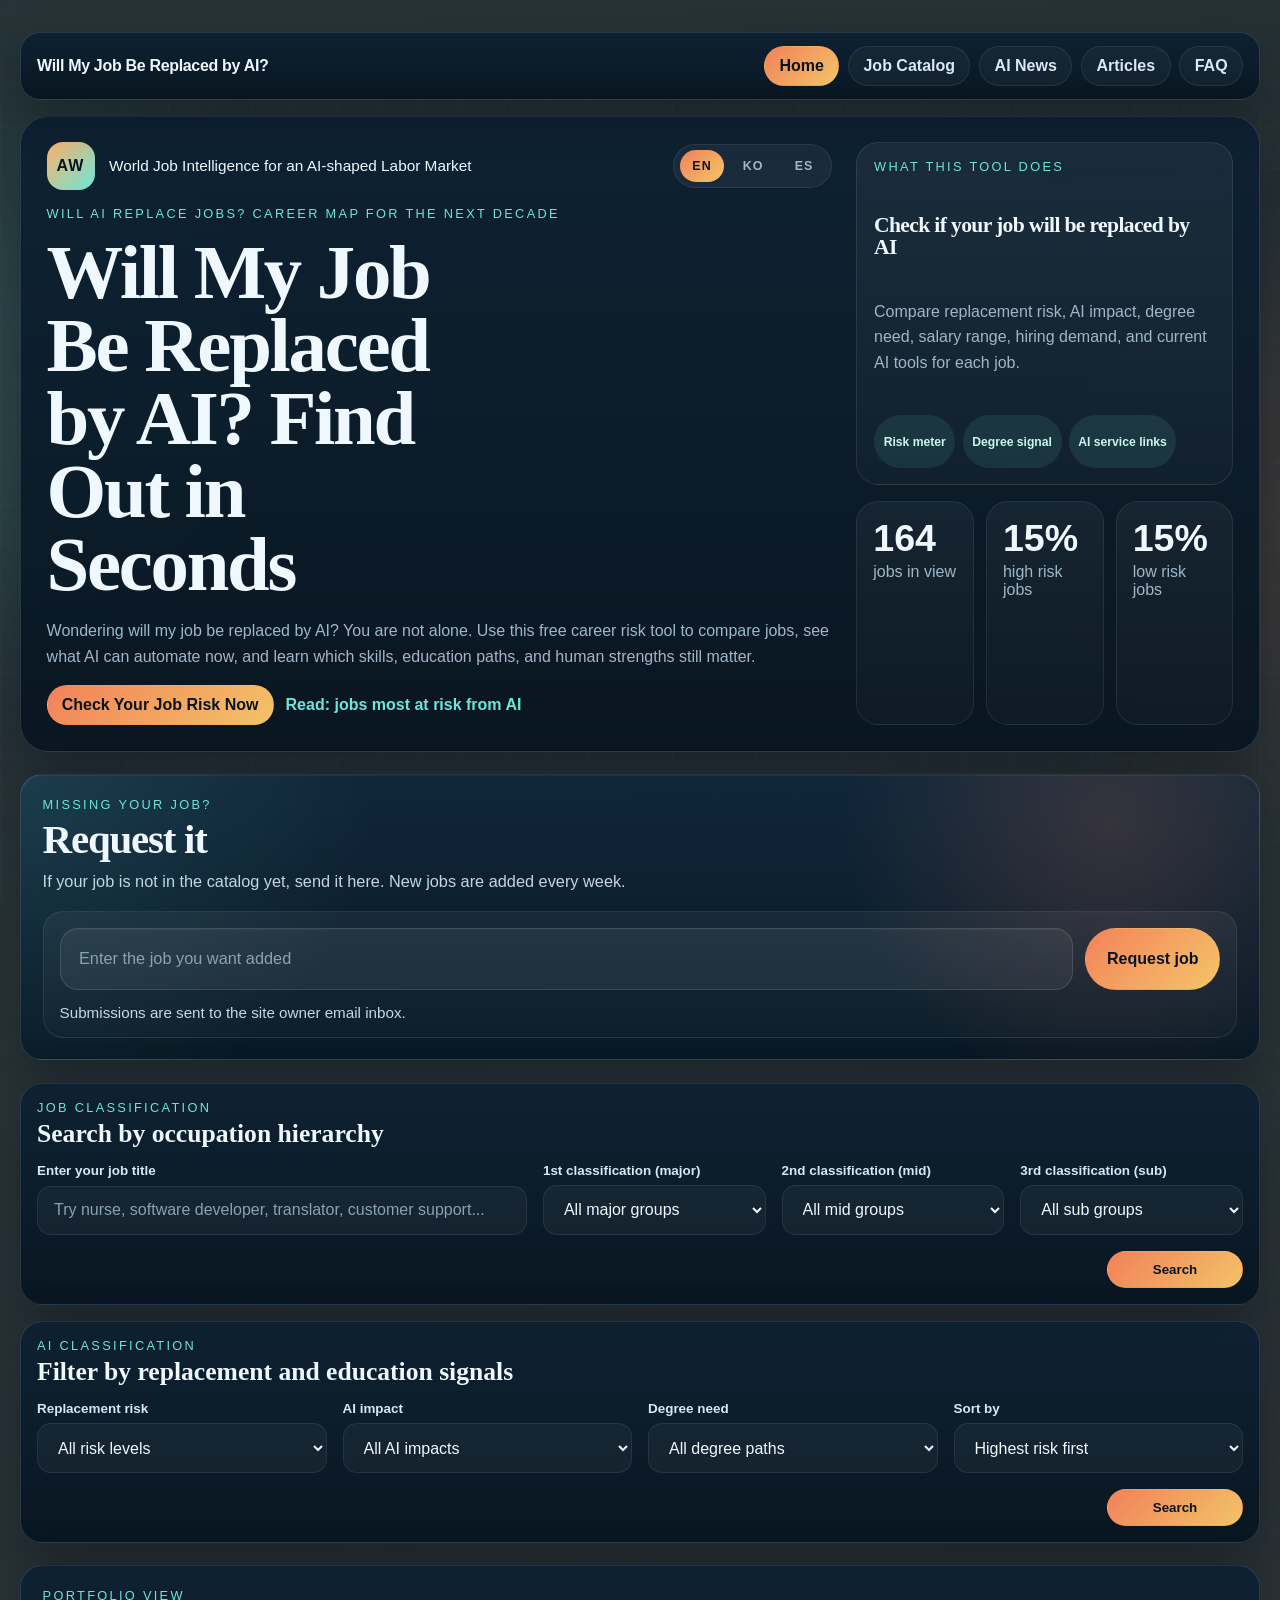
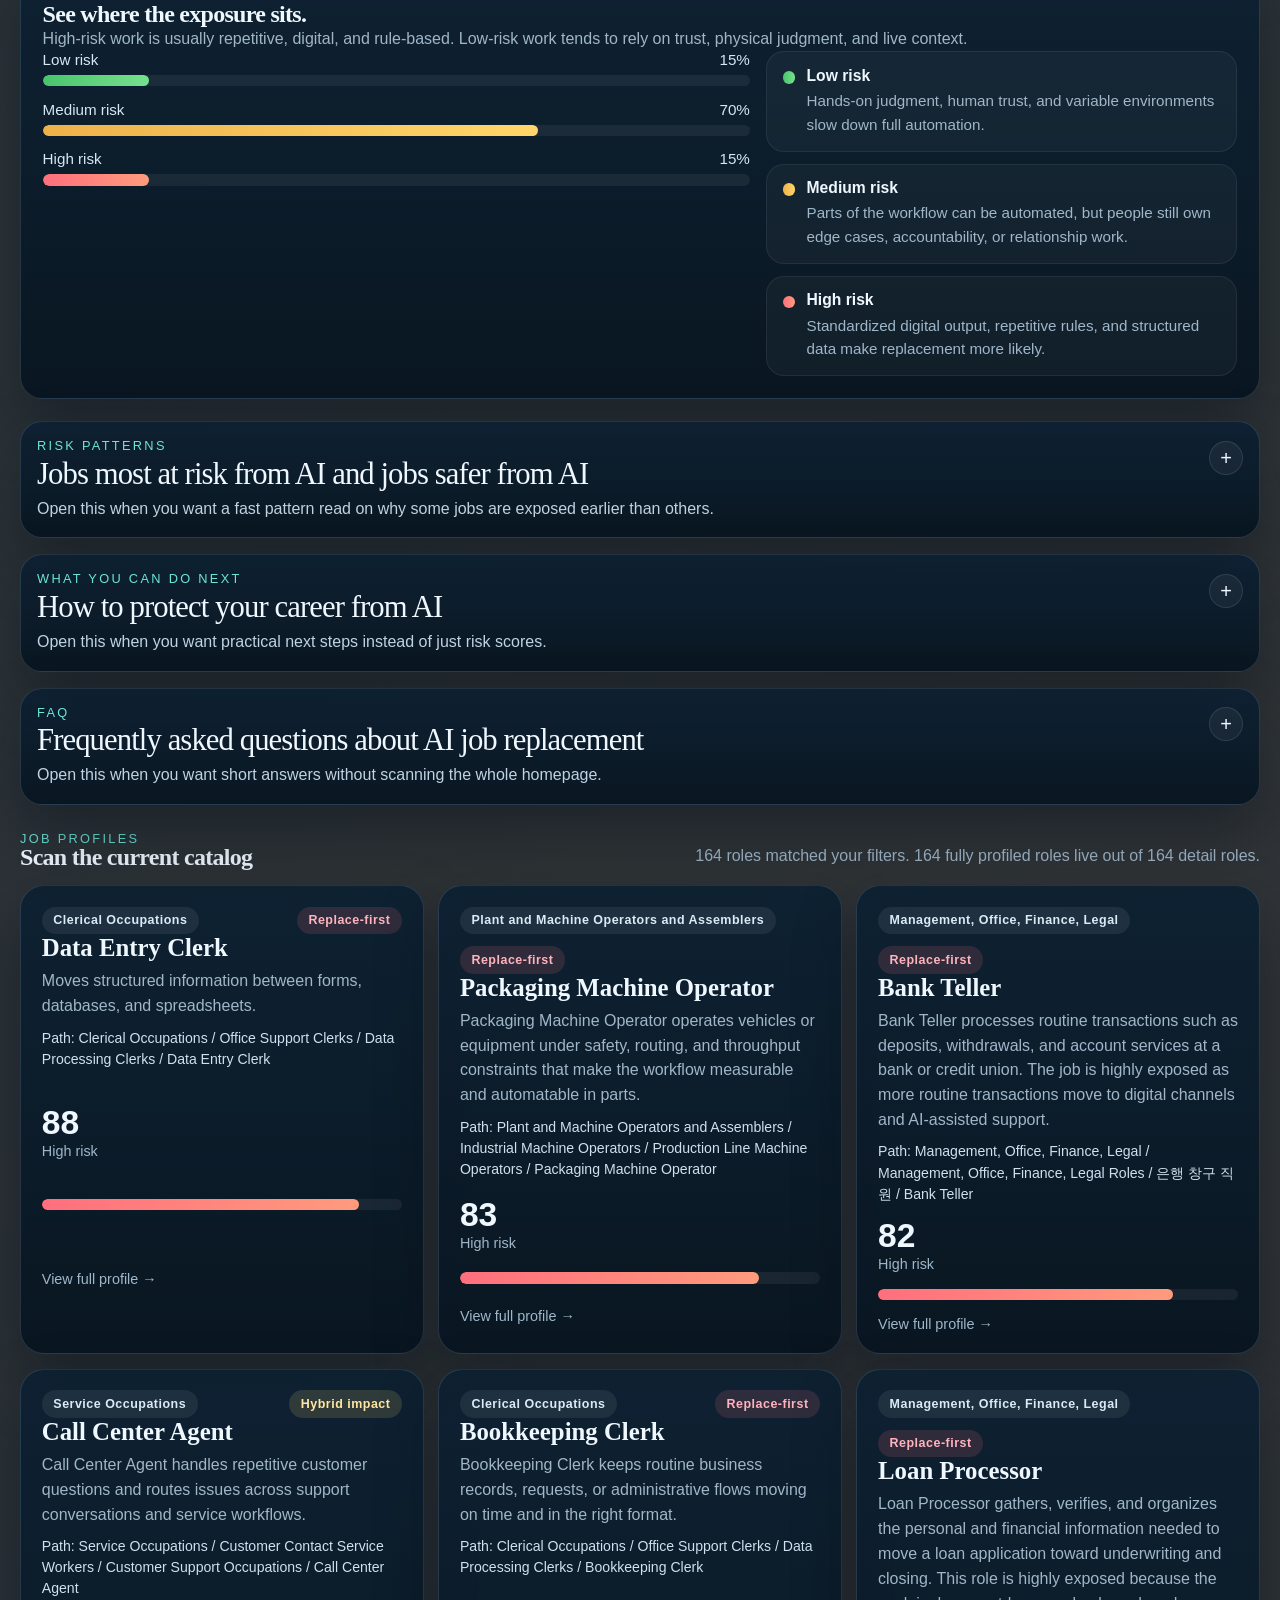
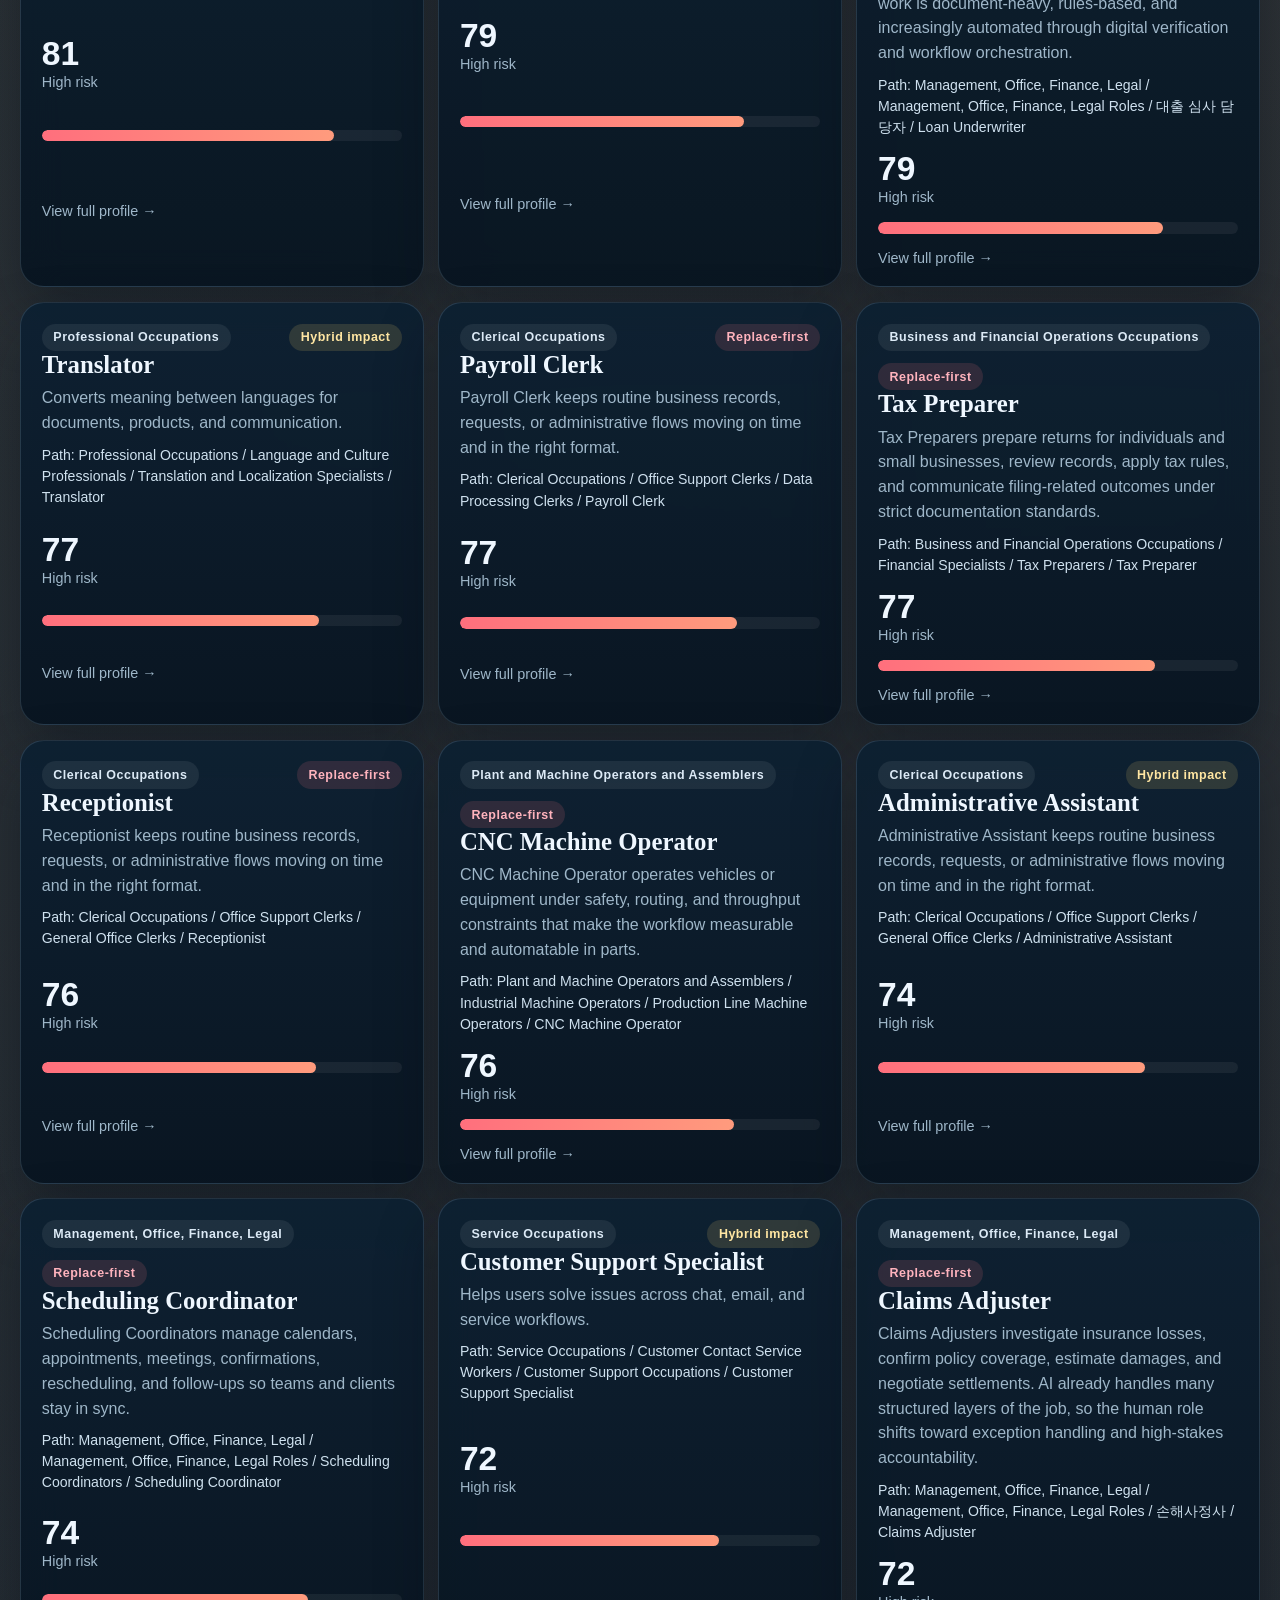
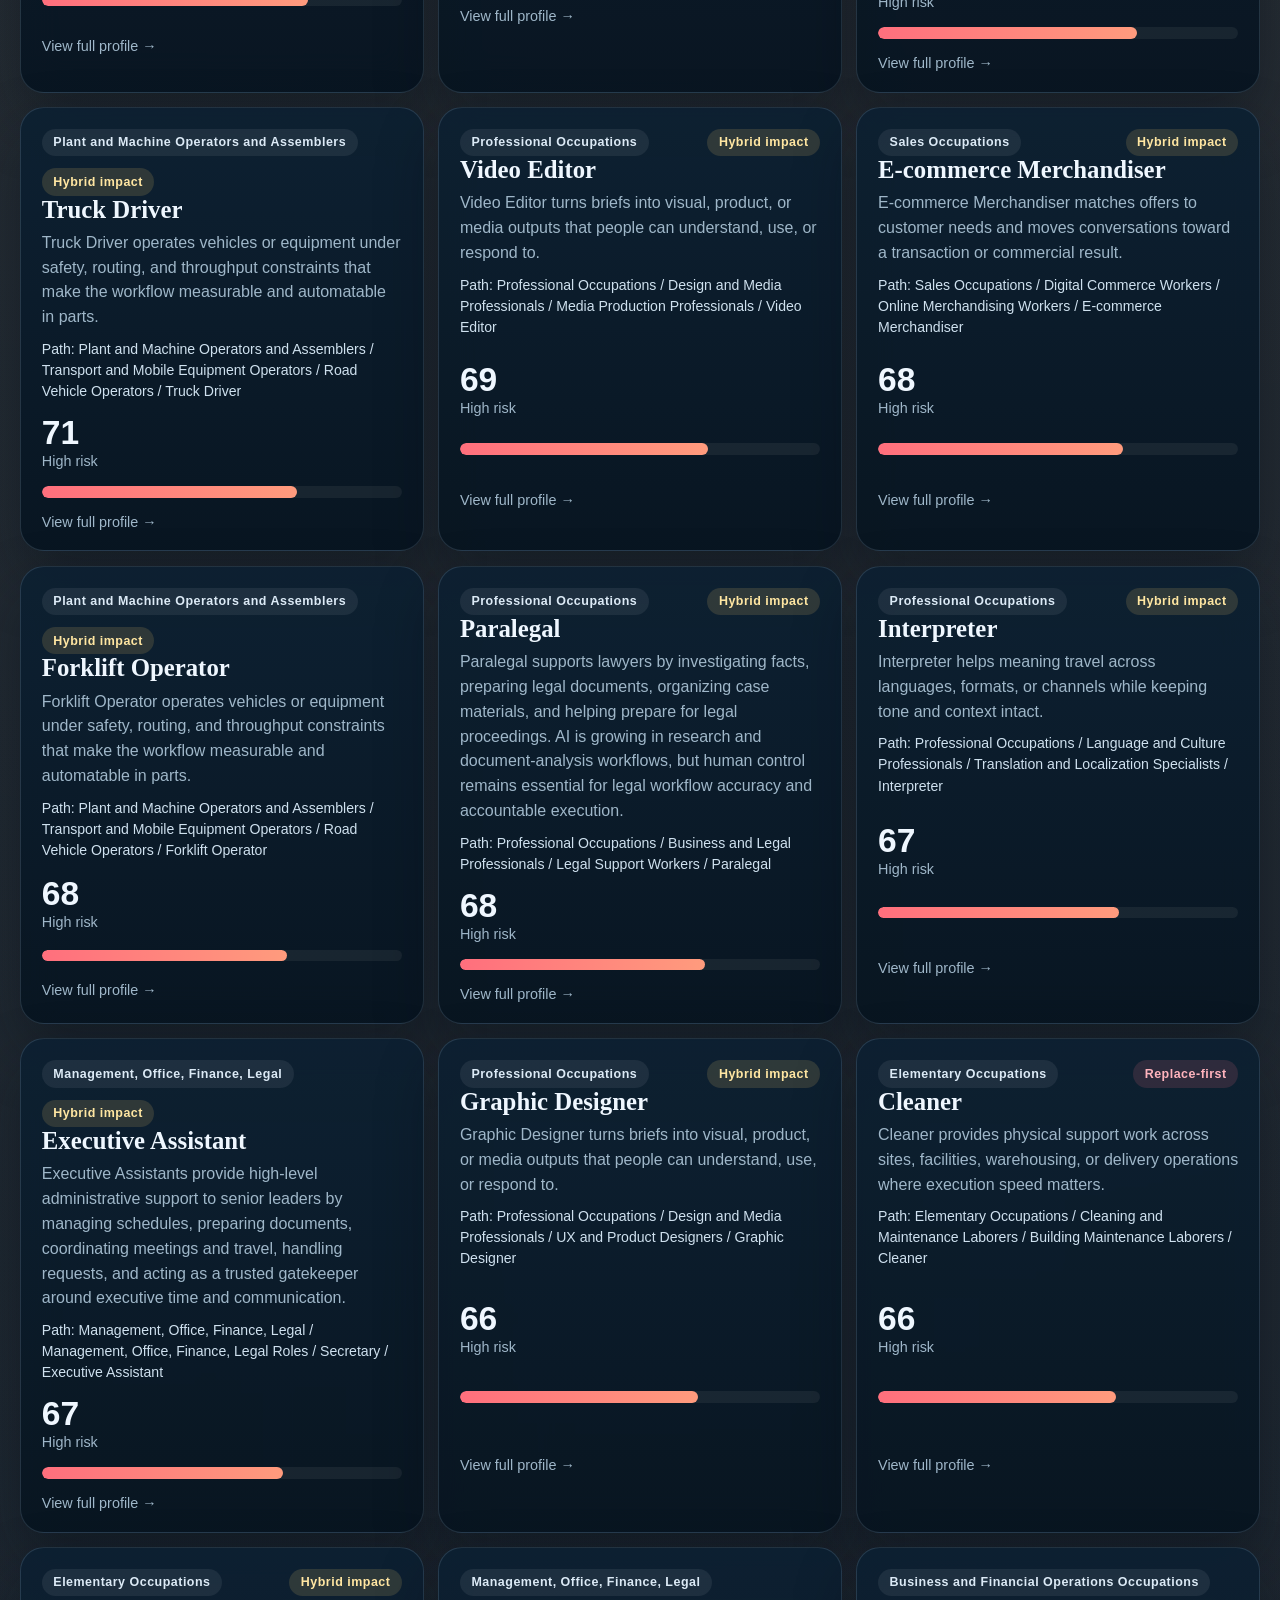
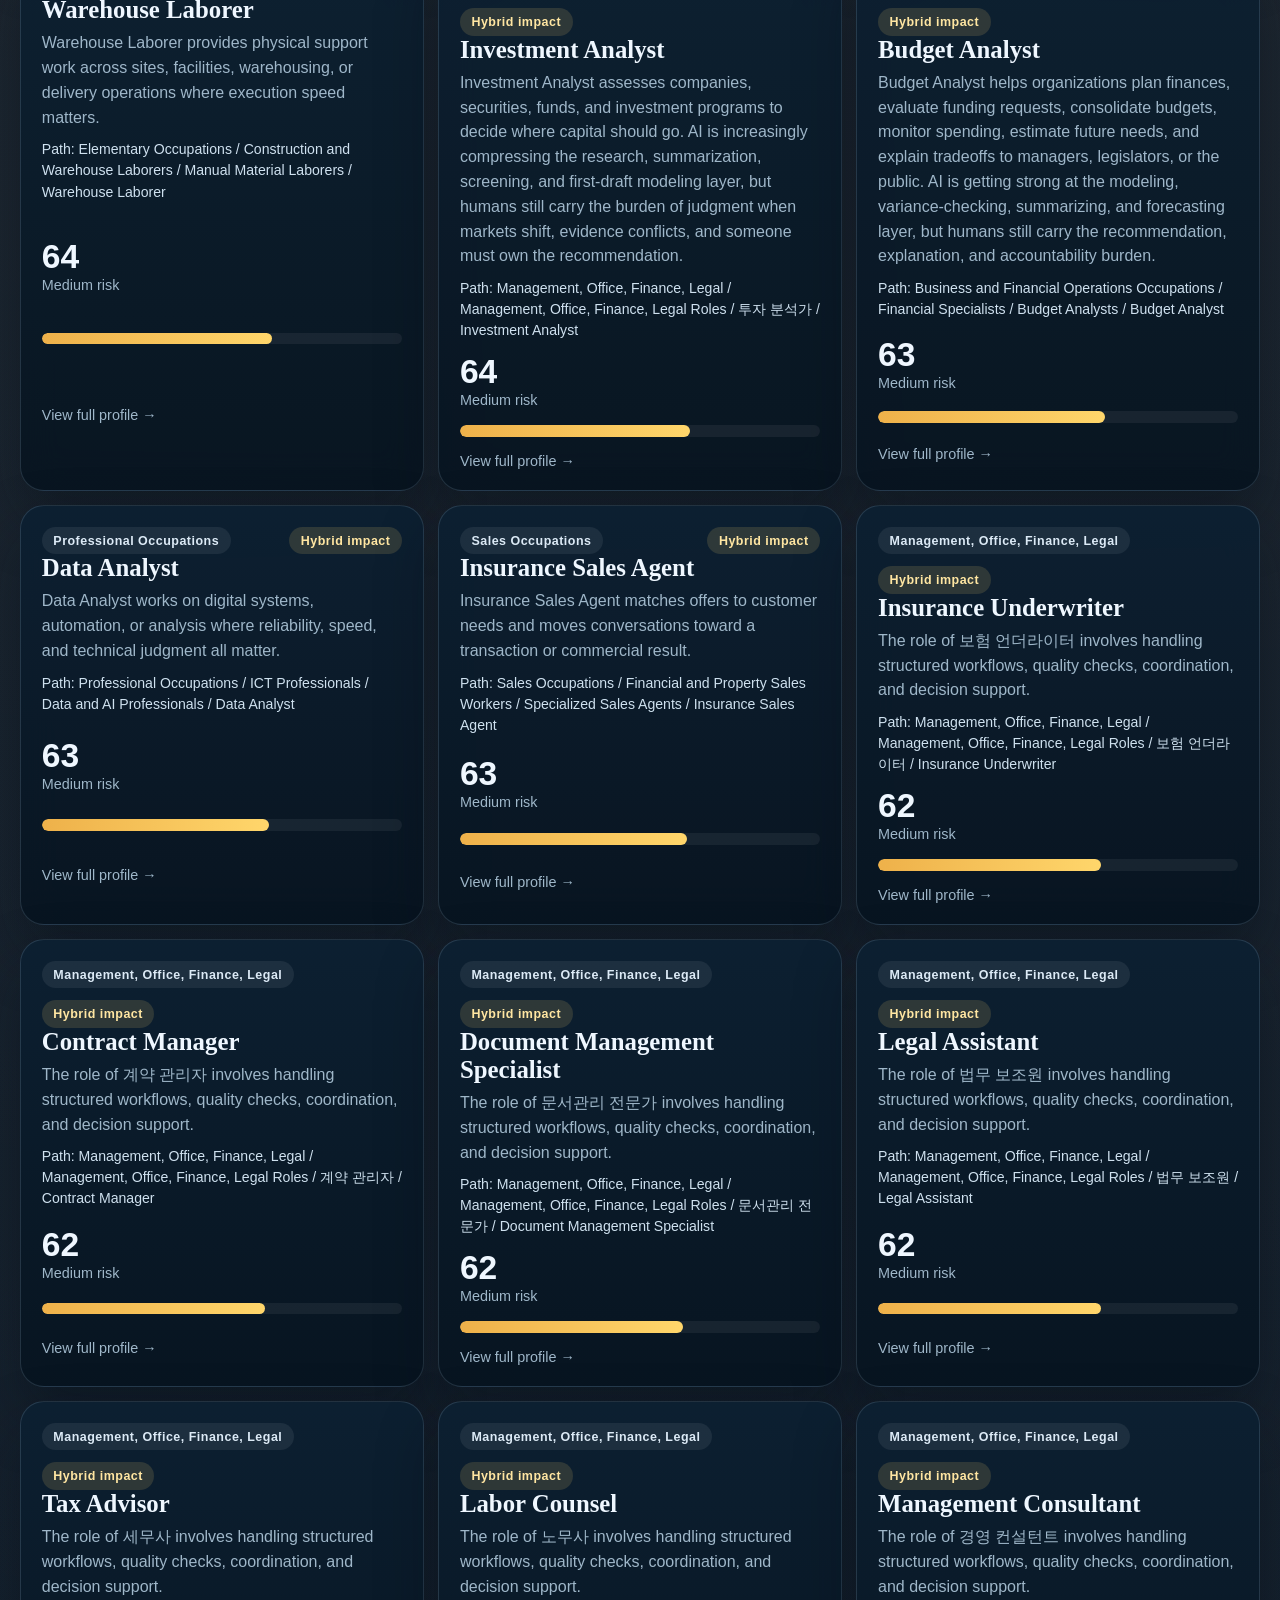
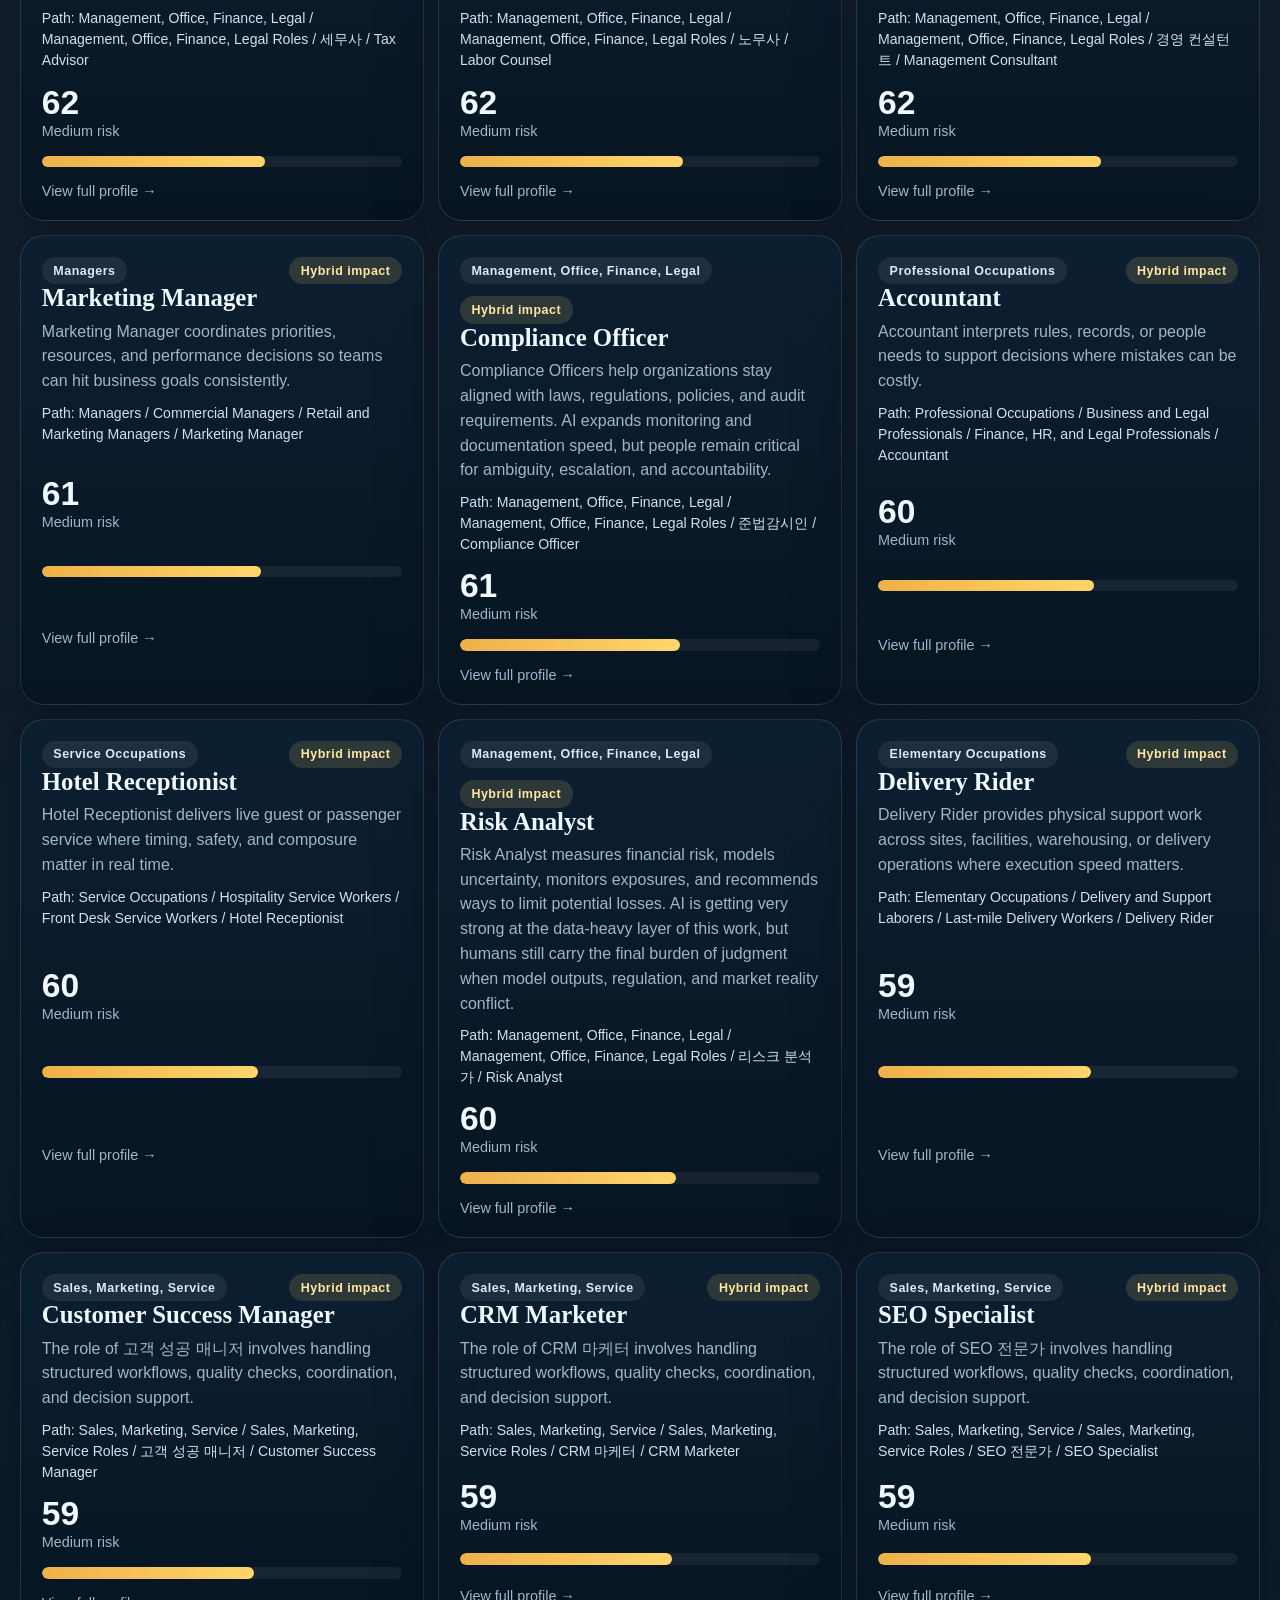
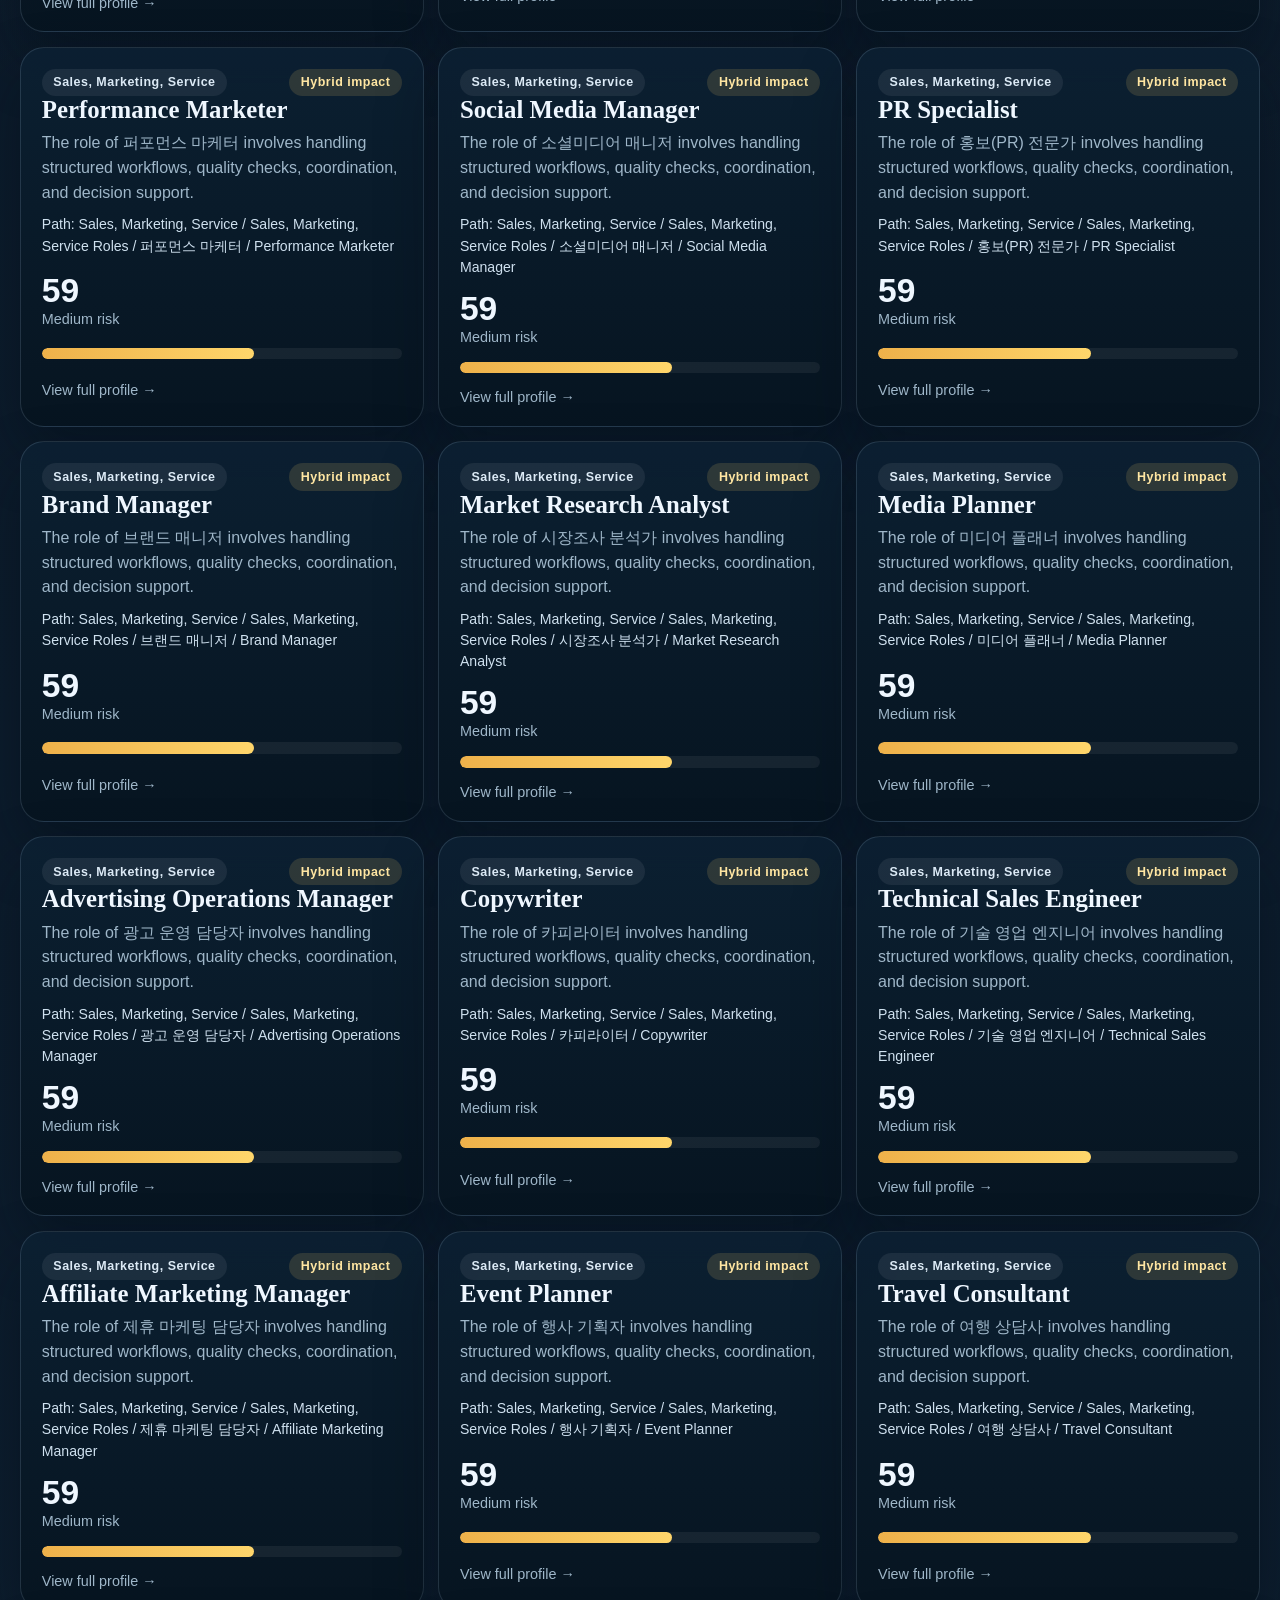
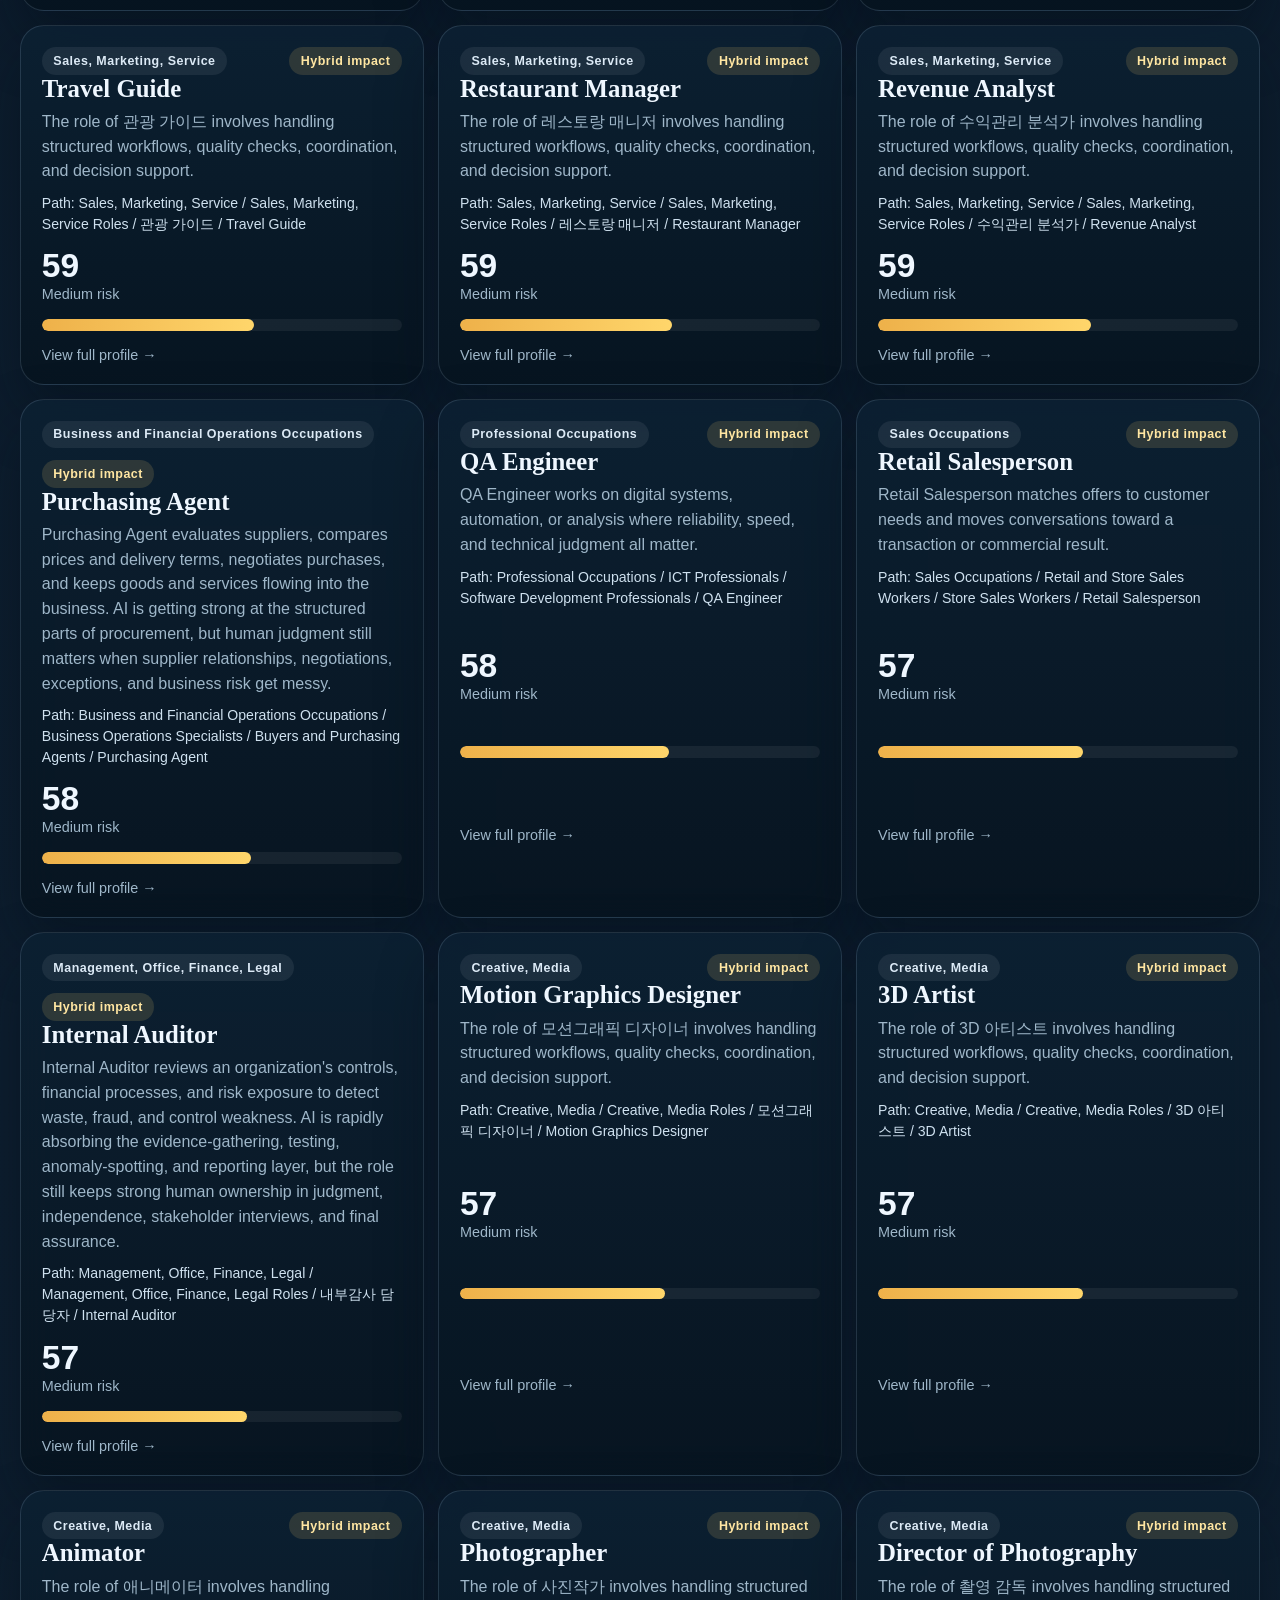
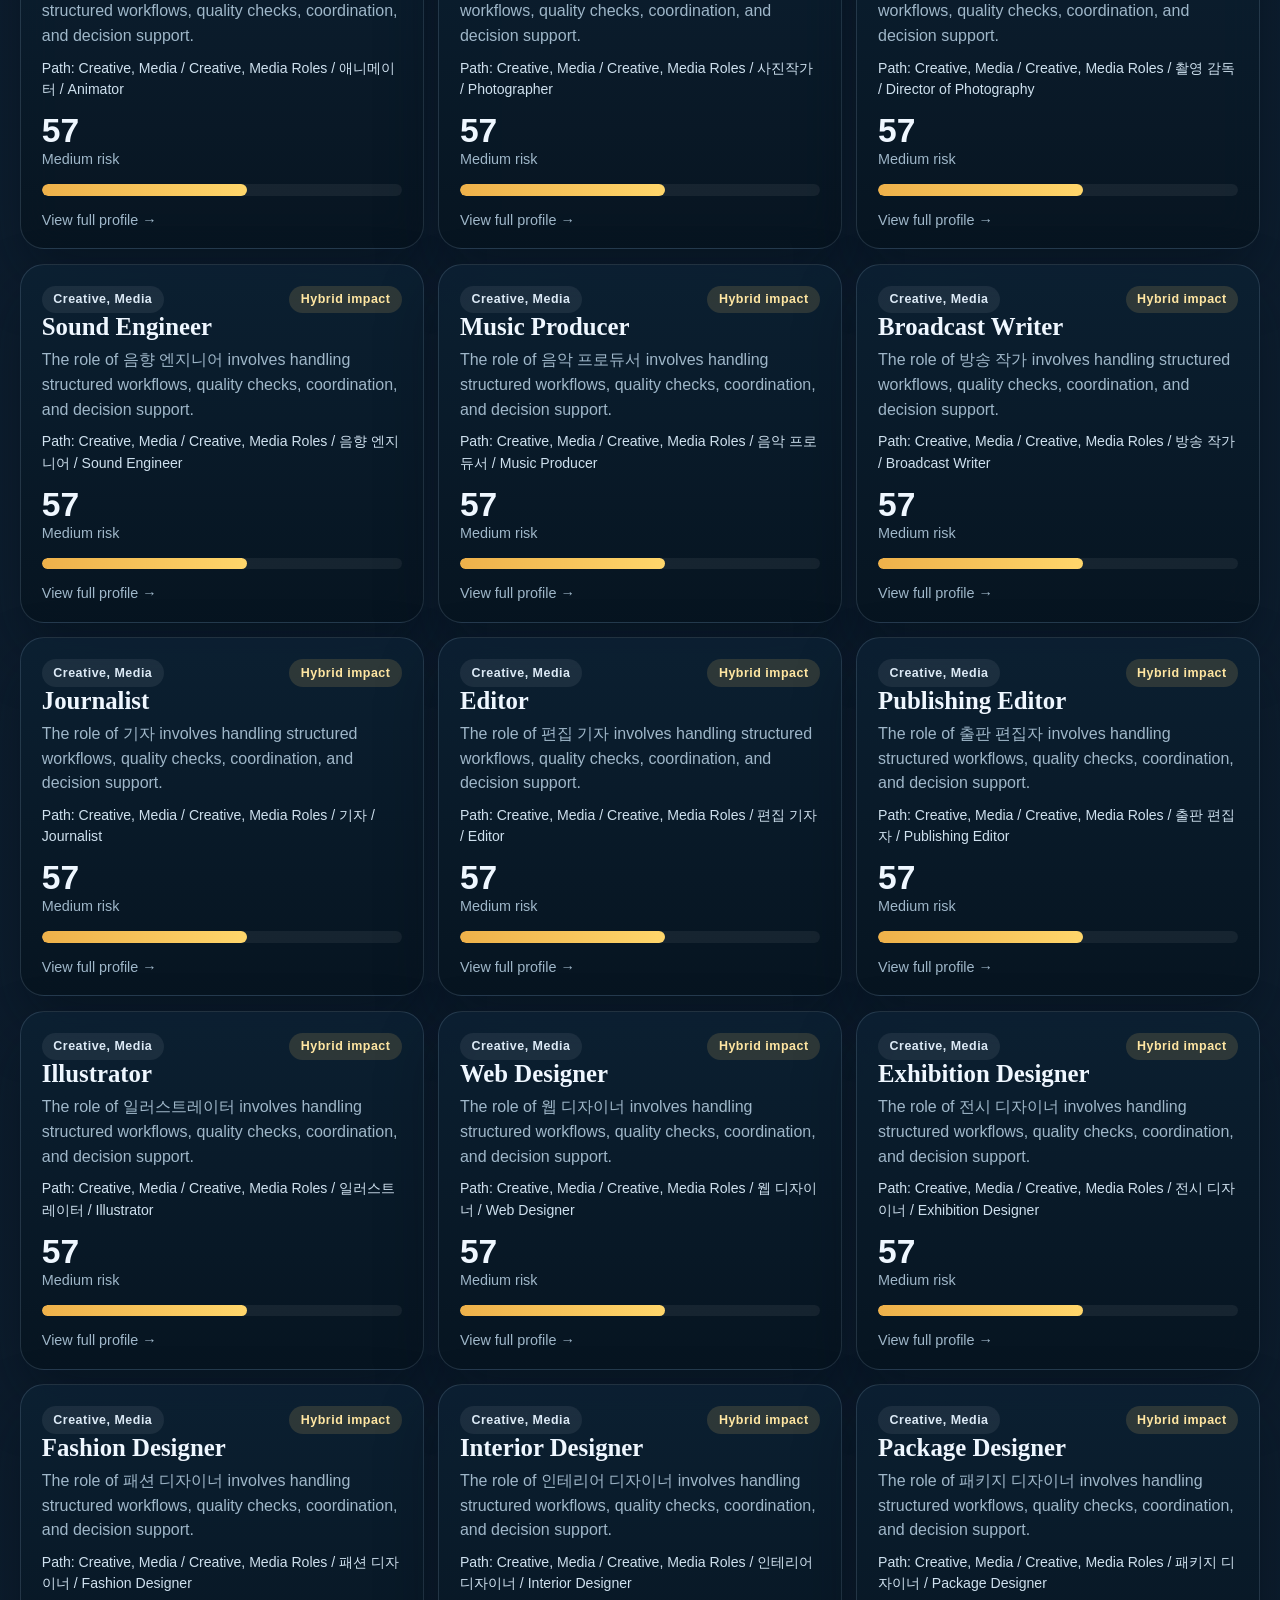
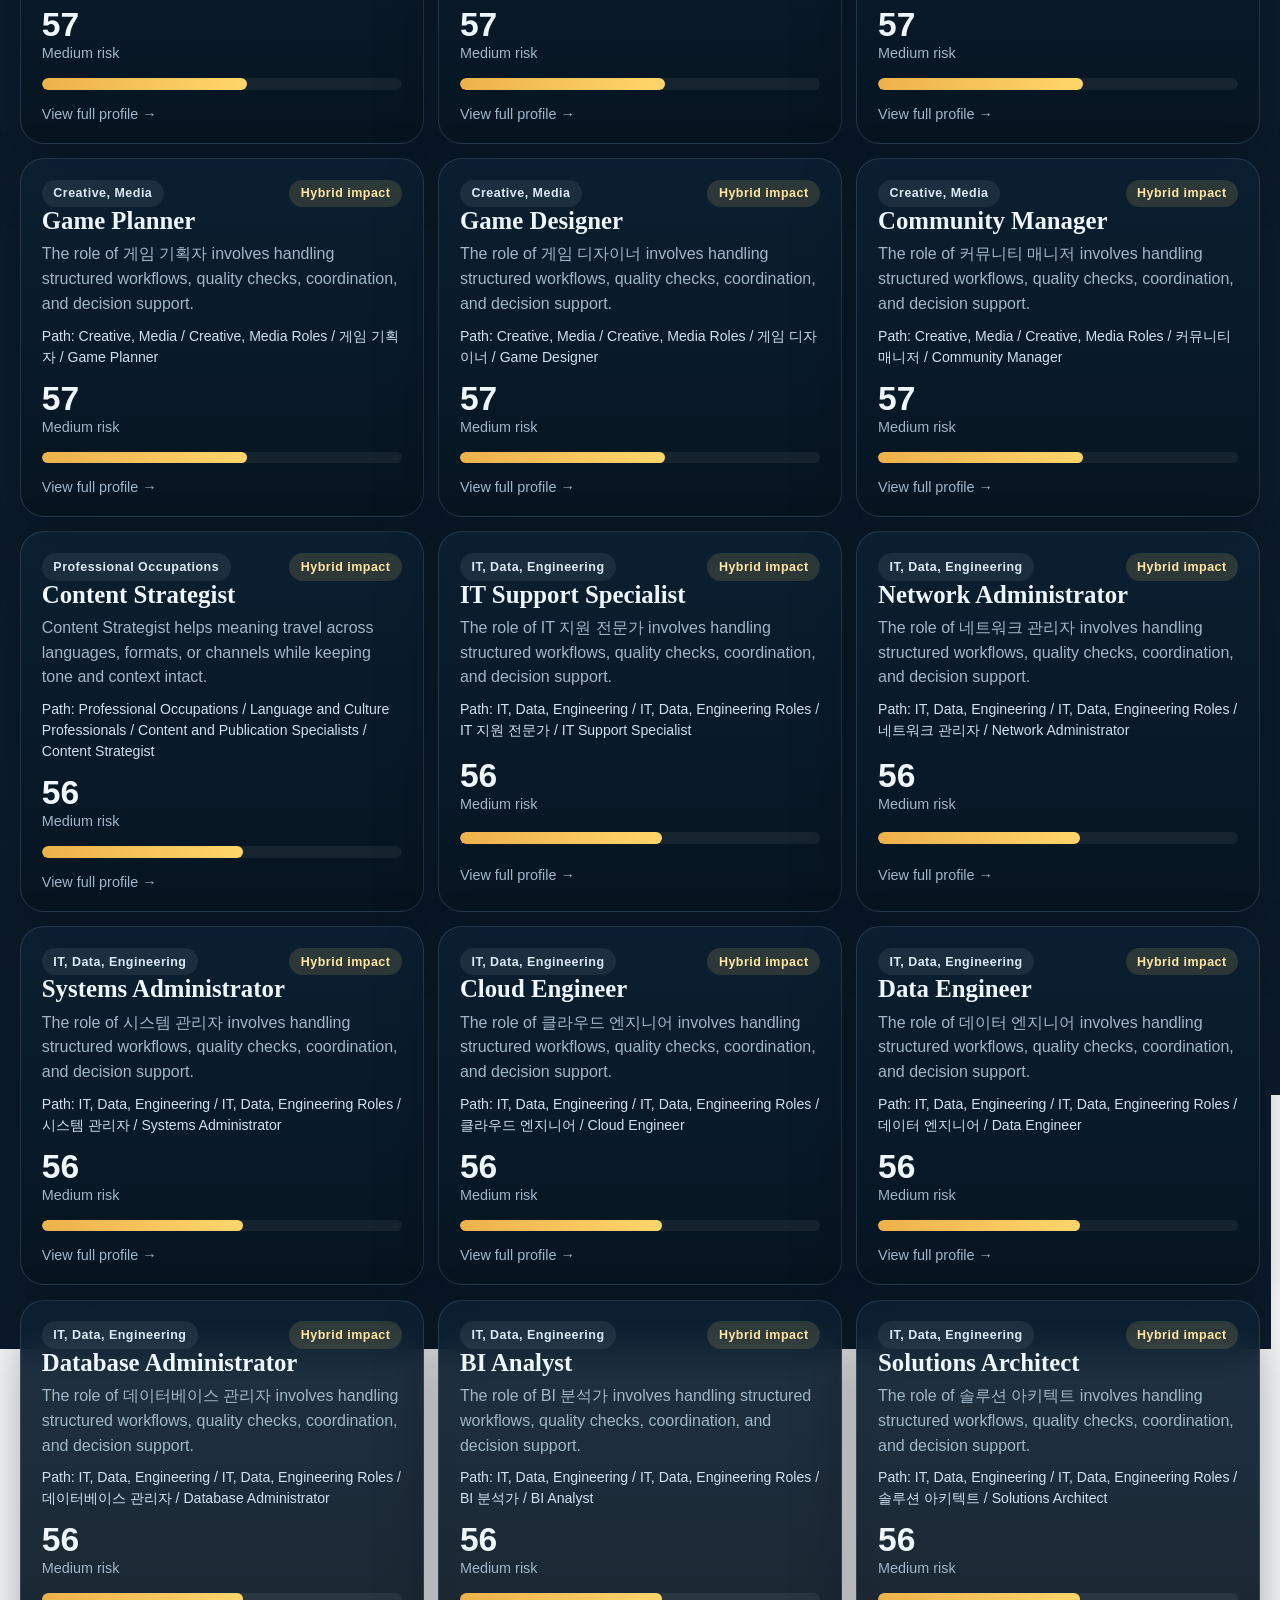
==== commit 26036d65: "Add catalog results page for filter searches" ====
--- a/index.html
+++ b/index.html
@@ -141,7 +141,7 @@
       ]
     }
   </script>
-  <link rel="stylesheet" href="styles.css?v=2026-03-24-1">
+  <link rel="stylesheet" href="styles.css?v=2026-03-24-6">
 </head>
 <body data-page="home">
   <div class="ambient ambient-left"></div>
@@ -188,17 +188,30 @@
       </div>
 
       <aside class="hero-panel">
-        <div class="stat-card">
-          <p class="stat-value" id="statJobsValue">08</p>
-          <p class="stat-label" id="statJobsLabel">jobs in view</p>
-        </div>
-        <div class="stat-card">
-          <p class="stat-value" id="statRiskValue">38%</p>
-          <p class="stat-label" id="statRiskLabel">high risk jobs</p>
-        </div>
-        <div class="stat-card">
-          <p class="stat-value" id="statLowRiskValue">38%</p>
-          <p class="stat-label" id="statLowRiskLabel">low risk jobs</p>
+        <article class="hero-tool-card">
+          <p class="section-kicker">What this tool does</p>
+          <h2>Check if your job will be replaced by AI</h2>
+          <p class="detail-copy">Compare replacement risk, AI impact, degree need, salary range, hiring demand, and current AI tools for each job.</p>
+          <div class="hero-tool-points">
+            <span class="hero-tool-pill">Risk meter</span>
+            <span class="hero-tool-pill">Degree signal</span>
+            <span class="hero-tool-pill">AI service links</span>
+          </div>
+        </article>
+
+        <div class="hero-stats-grid">
+          <div class="stat-card">
+            <p class="stat-value" id="statJobsValue">08</p>
+            <p class="stat-label" id="statJobsLabel">jobs in view</p>
+          </div>
+          <div class="stat-card">
+            <p class="stat-value" id="statRiskValue">38%</p>
+            <p class="stat-label" id="statRiskLabel">high risk jobs</p>
+          </div>
+          <div class="stat-card">
+            <p class="stat-value" id="statLowRiskValue">38%</p>
+            <p class="stat-label" id="statLowRiskLabel">low risk jobs</p>
+          </div>
         </div>
       </aside>
     </header>
@@ -241,39 +254,6 @@
       </form>
     </section>
 
-    <section class="editorial-grid section-anchor" id="editorialSection">
-      <article class="editorial-card">
-        <div class="editorial-card-header">
-          <div>
-            <p class="section-kicker" id="newsKicker">Recent News</p>
-            <h2 id="newsTitle">AI service releases to watch</h2>
-          </div>
-          <a class="editorial-link" id="newsMoreLink" href="news.html">View all news</a>
-        </div>
-        <p class="section-copy" id="newsLead">Track official launches and deployment stories that signal where AI may automate work next.</p>
-        <div class="news-preview-list" id="newsPreviewList">
-          <p class="editorial-empty">News tracker is loading.</p>
-        </div>
-      </article>
-
-      <article class="editorial-card article-card">
-        <div class="editorial-card-header">
-          <div>
-            <p class="section-kicker" id="articleKicker">Job Article</p>
-            <h2 id="articleTitle">Deep articles for search and strategy</h2>
-          </div>
-          <a class="editorial-link" id="articleMoreLink" href="articles.html">Browse article library</a>
-        </div>
-        <p class="section-copy" id="articleLead">Use essay-style articles to target high-intent search queries and bigger questions about human value after AI.</p>
-        <div id="articlePreview">
-          <p class="editorial-empty">Article library is loading.</p>
-        </div>
-        <div class="section-actions">
-          <a class="editorial-button" id="articleReadLink" href="articles.html">Read featured article</a>
-        </div>
-      </article>
-    </section>
-
     <section class="filter-stack section-anchor" id="catalogSection">
       <article class="filter-card">
         <div class="filter-header">
@@ -299,6 +279,10 @@
             <select id="subSelect"></select>
           </div>
         </div>
+
+        <div class="filter-actions">
+          <button class="editorial-button editorial-button-strong filter-search-button" id="jobSearchButton" type="button">Search</button>
+        </div>
       </article>
 
       <article class="filter-card">
@@ -325,56 +309,30 @@
             <select id="sortSelect"></select>
           </div>
         </div>
+
+        <div class="filter-actions">
+          <button class="editorial-button editorial-button-strong filter-search-button" id="aiSearchButton" type="button">Search</button>
+        </div>
       </article>
     </section>
 
     <section class="insight-grid section-anchor" id="insightSection">
-      <article class="insight-card">
+      <article class="insight-card insight-card-combined">
         <p class="section-kicker" id="insightKicker">Portfolio view</p>
         <h2 id="insightTitle">See where the exposure sits.</h2>
         <p class="section-copy" id="insightLead">High-risk work is usually repetitive, digital, and rule-based. Low-risk work tends to rely on trust, physical judgment, and live context.</p>
-        <div class="risk-bars" id="riskBars"></div>
-      </article>
-
-      <article class="insight-card guide-card">
-        <p class="section-kicker" id="guideKicker">Interpret the meter</p>
-        <h2 id="guideTitle">What the signals mean</h2>
-        <div class="guide-list" id="guideList"></div>
+        <div class="insight-combined-body">
+          <div class="risk-bars" id="riskBars"></div>
+          <div class="insight-guide-panel">
+            <p class="sr-only" id="guideKicker">Interpret the meter</p>
+            <h3 class="sr-only" id="guideTitle">What the signals mean</h3>
+            <div class="guide-list guide-list-inline" id="guideList"></div>
+          </div>
+        </div>
       </article>
     </section>
 
     <section class="guide-stack section-anchor" id="guideSection">
-      <section class="filter-card seo-card guide-panel" lang="en">
-        <details open>
-          <summary class="guide-panel-summary">
-            <span class="section-kicker">What this tool does</span>
-            <span class="guide-panel-title">Check if your job will be replaced by AI</span>
-            <span class="guide-panel-lead">Open this only when you want a fuller explanation of the catalog, the risk meter, and the education-cost signal.</span>
-          </summary>
-          <div class="guide-panel-body">
-            <p class="section-copy">This homepage is built for people searching terms like will my job be replaced by AI, will AI replace jobs, and AI job risk. Enter your job title, compare replacement risk, review salary range and hiring demand, see whether AI is replacing tasks or enhancing the worker, and open current AI service links for each role.</p>
-            <div class="section-actions">
-              <a class="editorial-button editorial-button-strong" href="#catalogSection">Check Your Job Risk Now</a>
-              <a class="editorial-link" href="news.html">Track the latest AI job replacement news</a>
-            </div>
-            <div class="seo-grid">
-              <article class="guide-item">
-                <strong>What the risk meter means</strong>
-                <p class="detail-copy">A higher score means the role has more repetitive, measurable, and software-ready tasks. It does not mean instant unemployment, but it does mean career pressure may arrive sooner.</p>
-              </article>
-              <article class="guide-item">
-                <strong>AI replacing jobs vs AI replacing tasks</strong>
-                <p class="detail-copy">The catalog separates replace-first, hybrid, and enhance-first roles so job seekers can see whether AI is likely to compress headcount, reshape the workflow, or make the worker stronger.</p>
-              </article>
-              <article class="guide-item">
-                <strong>Education cost signal</strong>
-                <p class="detail-copy">Each job profile shows whether a university degree is usually required, often preferred, or not usually needed, so people can compare career paths against education cost before committing.</p>
-              </article>
-            </div>
-          </div>
-        </details>
-      </section>
-
       <section class="filter-card seo-card guide-panel" lang="en">
         <details>
           <summary class="guide-panel-summary">
@@ -384,30 +342,19 @@
           </summary>
           <div class="guide-panel-body">
             <p class="section-copy">The strongest pattern is workflow structure, not prestige. Jobs that live inside software and follow repeatable rules are usually more exposed. Jobs built on physical complexity, local trust, regulation, or live responsibility usually stay safer for longer.</p>
+            <p class="detail-copy risk-patterns-note" id="riskPatternsNote">Top 10 roles update automatically from the current dataset.</p>
             <div class="seo-columns">
               <article class="guide-item">
-                <strong>Jobs most at risk from AI</strong>
-                <ul class="seo-list">
-                  <li>Data Entry Clerk</li>
-                  <li>Bookkeeping Clerk</li>
-                  <li>Payroll Clerk</li>
-                  <li>Call Center Agent</li>
-                  <li>Customer Support Specialist</li>
-                  <li>Packaging Machine Operator</li>
-                </ul>
-                <p class="detail-copy">Read the deeper breakdown in <a class="seo-inline-link" href="articles.html#jobs-most-exposed-to-ai-agents">jobs most at risk from AI</a>.</p>
+                <strong id="riskTopTitle">Jobs most at risk from AI</strong>
+                <ol class="seo-list seo-list-ordered" id="riskTopList">
+                  <li>Loading jobs...</li>
+                </ol>
               </article>
               <article class="guide-item">
-                <strong>Jobs safer from AI for now</strong>
-                <ul class="seo-list">
-                  <li>Registered Nurse</li>
-                  <li>Physical Therapist</li>
-                  <li>Electrician</li>
-                  <li>HVAC Technician</li>
-                  <li>Plumber</li>
-                  <li>Caregiver</li>
-                </ul>
-                <p class="detail-copy">Read the deeper breakdown in <a class="seo-inline-link" href="articles.html#safest-jobs-from-ai-are-local-physical-and-relational">safe jobs from AI</a>.</p>
+                <strong id="safeTopTitle">Jobs safer from AI for now</strong>
+                <ol class="seo-list seo-list-ordered" id="safeTopList">
+                  <li>Loading jobs...</li>
+                </ol>
               </article>
             </div>
           </div>
@@ -540,6 +487,6 @@
     </div>
   </div>
 
-  <script src="app.js?v=2026-03-24-1"></script>
+  <script src="app.js?v=2026-03-24-6"></script>
 </body>
 </html>
--- a/styles.css
+++ b/styles.css
@@ -23,6 +23,18 @@
   box-sizing: border-box;
 }
 
+.sr-only {
+  position: absolute;
+  width: 1px;
+  height: 1px;
+  padding: 0;
+  margin: -1px;
+  overflow: hidden;
+  clip: rect(0, 0, 0, 0);
+  white-space: nowrap;
+  border: 0;
+}
+
 html {
   scroll-behavior: smooth;
 }
@@ -388,16 +400,56 @@
   gap: 1rem;
 }
 
+.hero-tool-card {
+  display: grid;
+  gap: 0.8rem;
+  padding: 1rem 1.05rem;
+  border-radius: var(--radius-lg);
+  background: linear-gradient(180deg, rgba(255, 255, 255, 0.055) 0%, rgba(255, 255, 255, 0.025) 100%);
+  border: 1px solid rgba(255, 255, 255, 0.09);
+}
+
+.hero-tool-card h2 {
+  margin: 0;
+  font-size: 1.35rem;
+  font-family: "Iowan Old Style", "Palatino Linotype", "Book Antiqua", Georgia, serif;
+  line-height: 1.02;
+  letter-spacing: -0.03em;
+}
+
+.hero-stats-grid {
+  display: grid;
+  grid-template-columns: repeat(3, minmax(0, 1fr));
+  gap: 0.75rem;
+}
+
+.hero-tool-points {
+  display: flex;
+  flex-wrap: wrap;
+  gap: 0.45rem;
+}
+
+.hero-tool-pill {
+  display: inline-flex;
+  align-items: center;
+  padding: 0.35rem 0.6rem;
+  border-radius: 999px;
+  background: rgba(108, 229, 216, 0.1);
+  color: #c9f6ef;
+  font-size: 0.76rem;
+  font-weight: 700;
+}
+
 .stat-card {
   border-radius: var(--radius-lg);
-  padding: 1.1rem 1.15rem;
+  padding: 0.95rem 1rem;
   background: linear-gradient(180deg, rgba(255, 255, 255, 0.045) 0%, rgba(255, 255, 255, 0.02) 100%);
   border: 1px solid rgba(255, 255, 255, 0.08);
 }
 
 .stat-value {
   margin: 0;
-  font-size: clamp(2rem, 4vw, 2.8rem);
+  font-size: clamp(1.7rem, 3.4vw, 2.35rem);
   font-weight: 800;
 }
 
@@ -435,6 +487,19 @@
   align-content: start;
 }
 
+.editorial-card-compact {
+  gap: 0.8rem;
+  padding: 1rem;
+}
+
+.editorial-card-compact h2 {
+  font-size: 1.42rem;
+}
+
+.editorial-card-compact .section-copy {
+  font-size: 0.98rem;
+}
+
 .editorial-card-header,
 .section-actions,
 .news-feed-meta,
@@ -521,6 +586,10 @@
   border: 1px solid rgba(255, 255, 255, 0.07);
 }
 
+.editorial-card-compact .news-preview-item {
+  padding: 0.8rem 0.9rem;
+}
+
 .news-preview-meta,
 .news-feed-meta {
   color: #c3d8e7;
@@ -556,8 +625,49 @@
   gap: 0.8rem;
 }
 
+.editorial-card-compact .news-preview-list,
+.editorial-card-compact .article-preview-card {
+  gap: 0.7rem;
+}
+
 .article-preview-hook {
   color: #dbeaf6;
+}
+
+.editorial-card-compact .news-preview-title,
+.editorial-card-compact .article-preview-title {
+  font-size: 1rem;
+  line-height: 1.32;
+}
+
+.editorial-card-compact .news-preview-summary {
+  display: -webkit-box;
+  overflow: hidden;
+  -webkit-line-clamp: 2;
+  -webkit-box-orient: vertical;
+}
+
+.editorial-card-compact .article-preview-hook {
+  display: -webkit-box;
+  overflow: hidden;
+  -webkit-line-clamp: 2;
+  -webkit-box-orient: vertical;
+}
+
+.editorial-card-compact .article-preview-summary {
+  display: -webkit-box;
+  overflow: hidden;
+  -webkit-line-clamp: 3;
+  -webkit-box-orient: vertical;
+}
+
+.editorial-card-compact .keyword-list {
+  gap: 0.4rem;
+}
+
+.editorial-card-compact .keyword-chip {
+  padding: 0.34rem 0.58rem;
+  font-size: 0.74rem;
 }
 
 .keyword-list {
@@ -762,6 +872,21 @@
   line-height: 1.6;
 }
 
+.seo-list-ordered {
+  list-style: decimal-leading-zero;
+  padding-left: 1.45rem;
+}
+
+.seo-list-ordered li::marker {
+  color: #8eb2c8;
+  font-weight: 700;
+}
+
+.risk-patterns-note {
+  margin-top: 0.85rem;
+  color: #bfd3e2;
+}
+
 .seo-inline-link {
   color: var(--teal);
   text-decoration-color: rgba(108, 229, 216, 0.6);
@@ -841,6 +966,44 @@
   font-size: 0.84rem;
   font-weight: 700;
   color: #d6e7f5;
+}
+
+.filter-actions {
+  margin-top: 1rem;
+  display: flex;
+  justify-content: flex-end;
+}
+
+.filter-search-button {
+  min-width: 8.5rem;
+  justify-content: center;
+}
+
+.catalog-hero {
+  display: grid;
+  gap: 0.9rem;
+}
+
+.catalog-summary-stack {
+  display: grid;
+  gap: 0.8rem;
+}
+
+.filter-chip-list {
+  display: flex;
+  flex-wrap: wrap;
+  gap: 0.55rem;
+}
+
+.filter-chip {
+  max-width: 100%;
+  line-height: 1.45;
+  word-break: break-word;
+}
+
+.filter-chip-strong {
+  background: rgba(255, 135, 92, 0.16);
+  color: #ffd0bd;
 }
 
 .request-card {
@@ -979,6 +1142,17 @@
   animation: rise 1s ease both;
 }
 
+.insight-card-combined {
+  grid-column: 1 / -1;
+}
+
+.insight-combined-body {
+  display: grid;
+  grid-template-columns: minmax(0, 1.35fr) minmax(280px, 0.9fr);
+  gap: 1rem;
+  align-items: start;
+}
+
 .risk-bars,
 .guide-list,
 .job-grid {
@@ -1030,6 +1204,61 @@
 
 .guide-card {
   align-content: start;
+}
+
+.insight-guide-panel {
+  display: grid;
+  align-content: start;
+}
+
+.guide-list-inline {
+  grid-template-columns: 1fr;
+  gap: 0.75rem;
+}
+
+.guide-legend-item {
+  display: grid;
+  grid-template-columns: auto 1fr;
+  gap: 0.7rem;
+  align-items: start;
+  padding: 0.9rem 1rem;
+  border-radius: 18px;
+  background: rgba(255, 255, 255, 0.035);
+  border: 1px solid rgba(255, 255, 255, 0.07);
+}
+
+.guide-legend-swatch {
+  width: 0.78rem;
+  height: 0.78rem;
+  margin-top: 0.28rem;
+  border-radius: 999px;
+}
+
+.guide-legend-swatch.low {
+  background: linear-gradient(90deg, #49c46c 0%, #77e08e 100%);
+}
+
+.guide-legend-swatch.medium {
+  background: linear-gradient(90deg, #eeb14a 0%, #ffd66b 100%);
+}
+
+.guide-legend-swatch.high {
+  background: linear-gradient(90deg, #ff6f7d 0%, #ff9b7d 100%);
+}
+
+.guide-legend-copy {
+  display: grid;
+  gap: 0.28rem;
+}
+
+.guide-legend-copy strong {
+  color: var(--text);
+  font-size: 0.98rem;
+}
+
+.guide-legend-copy .detail-copy {
+  font-size: 0.95rem;
+  line-height: 1.55;
 }
 
 .guide-item {
@@ -1338,6 +1567,14 @@
     align-items: start;
     flex-direction: column;
   }
+
+  .insight-combined-body {
+    grid-template-columns: 1fr;
+  }
+
+  .hero-stats-grid {
+    grid-template-columns: repeat(3, minmax(0, 1fr));
+  }
 }
 
 @media (max-width: 720px) {
@@ -1368,6 +1605,10 @@
     font-size: clamp(2.5rem, 14vw, 4rem);
   }
 
+  .hero-stats-grid {
+    grid-template-columns: 1fr;
+  }
+
   .site-nav {
     top: 0.5rem;
   }
@@ -1396,6 +1637,14 @@
     width: 100%;
   }
 
+  .filter-actions {
+    justify-content: stretch;
+  }
+
+  .filter-search-button {
+    width: 100%;
+  }
+
   .guide-panel details {
     padding: 0.9rem;
   }
